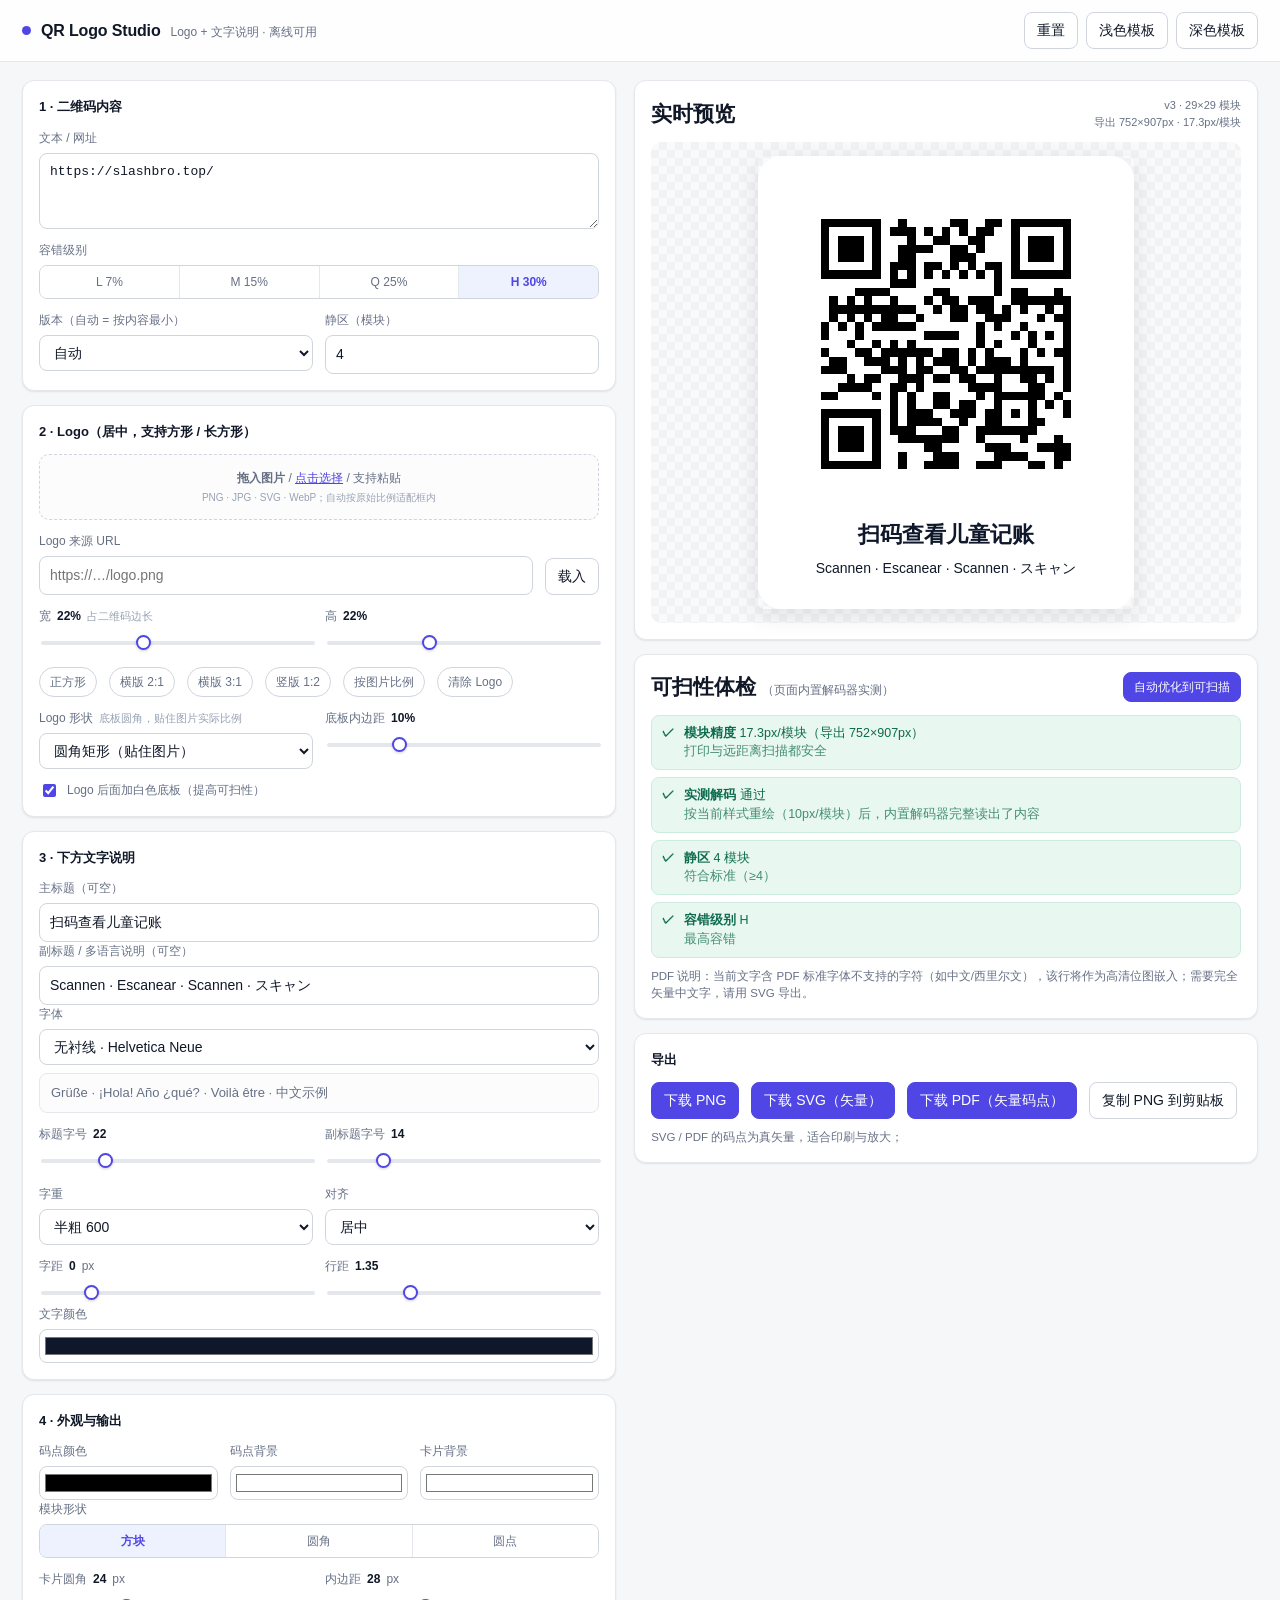
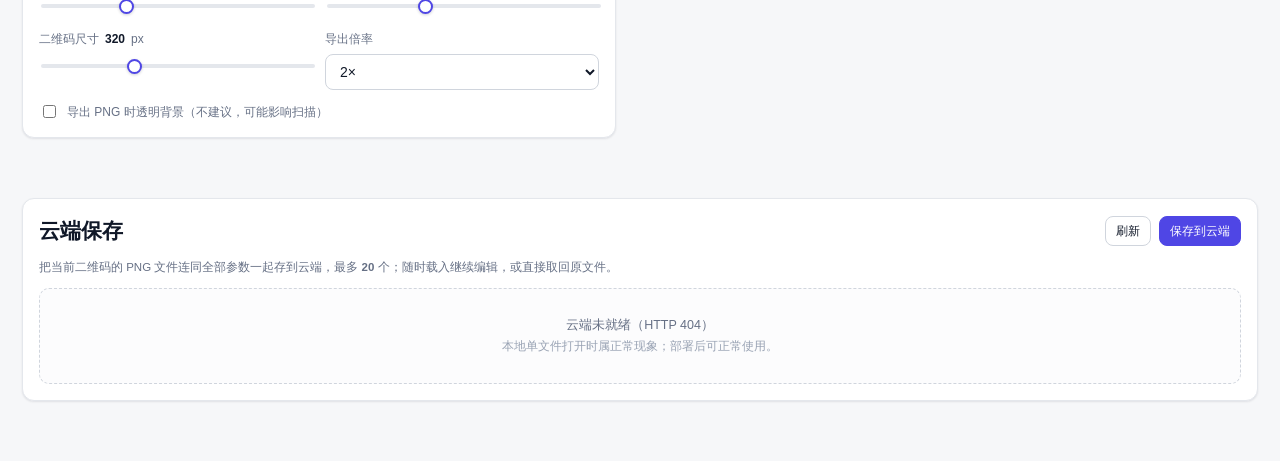
==== public/index.html @ 7ea8c69b "默认二维码内容改为 https://slashbro.top/" ====
<!DOCTYPE html>
<html lang="zh-CN">
<head>
<meta charset="utf-8">
<meta name="viewport" content="width=device-width, initial-scale=1">
<title>QR Logo Studio · 带 Logo 与文字说明的二维码生成器</title>
<style>*, *::before, *::after { box-sizing: border-box; }
:root {
  --bg: #f6f7f9;
  --panel: #ffffff;
  --line: #e4e7ec;
  --line-strong: #d0d5dd;
  --text: #101828;
  --muted: #667085;
  --accent: #4f46e5;
  --accent-soft: #eef2ff;
  --ok: #12805c;
  --ok-soft: #e9f7f1;
  --warn: #b54708;
  --warn-soft: #fef4e6;
  --bad: #b42318;
  --bad-soft: #fdecea;
  --radius: 12px;
  --shadow: 0 1px 2px rgba(16, 24, 40, .06), 0 1px 3px rgba(16, 24, 40, .04);
}
html, body { margin: 0; padding: 0; }
body {
  background: var(--bg);
  color: var(--text);
  font: 14px/1.5 -apple-system, BlinkMacSystemFont, "SF Pro Text", "PingFang SC", "Helvetica Neue", Arial, sans-serif;
  -webkit-font-smoothing: antialiased;
}

/* ---------- 顶栏 ---------- */
.topbar {
  position: sticky; top: 0; z-index: 20;
  display: flex; align-items: center; justify-content: space-between; gap: 16px;
  padding: 12px 22px; background: rgba(255, 255, 255, .86);
  backdrop-filter: saturate(180%) blur(12px);
  border-bottom: 1px solid var(--line);
}
.brand { display: flex; align-items: baseline; gap: 10px; }
.brand .dot { width: 9px; height: 9px; border-radius: 50%; background: var(--accent); align-self: center; }
.brand h1 { font-size: 16px; margin: 0; letter-spacing: -.01em; }
.brand .tag { font-size: 12px; color: var(--muted); }
.topbar-actions { display: flex; gap: 8px; }

/* ---------- 布局 ---------- */
.layout {
  display: grid; grid-template-columns: minmax(380px, 1fr) minmax(420px, 1.05fr);
  gap: 18px; padding: 18px 22px 60px; align-items: start; max-width: 1500px; margin: 0 auto;
}
.panel, .stage { display: flex; flex-direction: column; gap: 14px; min-width: 0; }
.stage { position: sticky; top: 70px; }

/* ---------- 卡片 ---------- */
.card {
  background: var(--panel); border: 1px solid var(--line); border-radius: var(--radius);
  padding: 16px; box-shadow: var(--shadow); min-width: 0;
}
.card > h2 { font-size: 13px; font-weight: 600; margin: 0 0 12px; color: var(--text); }
.card > h2:only-child { margin-bottom: 0; }
h2 em { font-style: normal; font-weight: 400; color: var(--muted); font-size: 12px; }

/* ---------- 表单 ---------- */
.row { display: flex; gap: 12px; align-items: flex-start; margin-top: 12px; }
.row.wrap { flex-wrap: wrap; }
.field { display: flex; flex-direction: column; gap: 6px; min-width: 0; }
.field.grow { flex: 1 1 0; }
.field .label { font-size: 12px; color: var(--muted); display: flex; align-items: baseline; gap: 6px; }
.field .label b { color: var(--text); font-weight: 600; font-variant-numeric: tabular-nums; }
.field .label em { font-style: normal; font-size: 11px; color: #98a2b3; }
.self-end { align-self: flex-end; }
input[type="text"], input[type="url"], input[type="number"], textarea, select {
  width: 100%; padding: 8px 10px; font: inherit; color: var(--text);
  background: #fff; border: 1px solid var(--line-strong); border-radius: 8px; outline: none;
}
textarea { resize: vertical; font-family: ui-monospace, Menlo, monospace; font-size: 13px; }
input[type="text"]:focus, input[type="url"]:focus, input[type="number"]:focus, textarea:focus, select:focus {
  border-color: var(--accent); box-shadow: 0 0 0 3px var(--accent-soft);
}
input[type="color"] {
  width: 100%; height: 34px; padding: 3px; background: #fff;
  border: 1px solid var(--line-strong); border-radius: 8px; cursor: pointer;
}
input[type="range"] { width: 100%; -webkit-appearance: none; height: 20px; background: transparent; cursor: pointer; }
input[type="range"]::-webkit-slider-runnable-track { height: 4px; border-radius: 2px; background: #e4e7ec; }
input[type="range"]::-webkit-slider-thumb {
  -webkit-appearance: none; width: 15px; height: 15px; margin-top: -5.5px;
  border-radius: 50%; background: #fff; border: 2px solid var(--accent);
  box-shadow: 0 1px 3px rgba(16, 24, 40, .2);
}
.check { display: flex; align-items: center; gap: 8px; font-size: 12px; color: var(--muted); margin-top: 12px; }
.check input { accent-color: var(--accent); }

/* ---------- 按钮 ---------- */
button {
  font: inherit; cursor: pointer; border-radius: 8px; padding: 7px 12px;
  border: 1px solid var(--line-strong); background: #fff; color: var(--text);
  transition: background .12s, border-color .12s, transform .06s;
}
button:hover { background: #f9fafb; }
button:active { transform: translateY(1px); }
button.primary { background: var(--accent); border-color: var(--accent); color: #fff; font-weight: 500; }
button.primary:hover { background: #4338ca; }
button.ghost { background: #fff; }
button.sm { padding: 5px 10px; font-size: 12px; }
.chip { font-size: 12px; padding: 5px 10px; border-radius: 999px; color: var(--muted); background: #fff; }
.chip:hover { color: var(--accent); border-color: var(--accent); }
.segmented { display: flex; border: 1px solid var(--line-strong); border-radius: 8px; overflow: hidden; background: #fff; }
.segmented button { flex: 1; border: 0; border-right: 1px solid var(--line); border-radius: 0; font-size: 12px; padding: 7px 4px; color: var(--muted); }
.segmented button:last-child { border-right: 0; }
.segmented button.on { background: var(--accent-soft); color: var(--accent); font-weight: 600; }
.link { color: var(--accent); cursor: pointer; text-decoration: underline; }

/* ---------- Logo 拖放 ---------- */
.drop {
  position: relative; border: 1.5px dashed var(--line-strong); border-radius: 10px;
  padding: 14px; text-align: center; background: #fcfcfd; transition: .15s;
}
.drop.over { border-color: var(--accent); background: var(--accent-soft); }
.drop-inner { font-size: 12px; color: var(--muted); display: flex; flex-direction: column; gap: 3px; }
.drop-inner small { color: #98a2b3; }
#logoThumb { display: block; max-width: 100%; max-height: 84px; margin: 0 auto; object-fit: contain; }

.fontsample {
  margin-top: 8px; padding: 9px 11px; border: 1px solid var(--line); border-radius: 8px;
  background: #fcfcfd; color: var(--muted); font-size: 13px; overflow-wrap: anywhere;
}

/* ---------- 预览 ---------- */
.preview-head { display: flex; align-items: center; justify-content: space-between; gap: 12px; margin-bottom: 12px; }
.preview-head h2 { margin: 0; }
.preview-meta { font-size: 11px; color: var(--muted); font-variant-numeric: tabular-nums; text-align: right; }
.canvas-wrap {
  display: flex; justify-content: center; align-items: center; padding: 14px; border-radius: 10px;
  background:
    linear-gradient(45deg, #f1f2f4 25%, transparent 25%, transparent 75%, #f1f2f4 75%) 0 0 / 16px 16px,
    linear-gradient(45deg, #f1f2f4 25%, transparent 25%, transparent 75%, #f1f2f4 75%) 8px 8px / 16px 16px,
    #fafafa;
  min-height: 260px;
}
#preview { max-width: 100%; height: auto; border-radius: 6px; box-shadow: 0 6px 24px rgba(16, 24, 40, .1); }

/* ---------- 体检 ---------- */
.checks { list-style: none; margin: 0; padding: 0; display: flex; flex-direction: column; gap: 7px; }
.checks li {
  display: flex; gap: 9px; align-items: flex-start; font-size: 12.5px;
  padding: 8px 10px; border-radius: 8px; background: #fafafa; border: 1px solid var(--line);
}
.checks li .ic { flex: 0 0 auto; font-weight: 700; line-height: 1.35; }
.checks li.ok { background: var(--ok-soft); border-color: #cdece0; color: #0b6b4c; }
.checks li.warn { background: var(--warn-soft); border-color: #fadfc0; color: #8a3d06; }
.checks li.bad { background: var(--bad-soft); border-color: #f6d5d1; color: #98221a; }
.checks li.info { background: #f7f8fa; }
.checks li .txt b { font-weight: 600; }
.note { font-size: 11.5px; color: var(--muted); margin: 10px 0 0; }
.note:empty { display: none; }

/* ---------- 云端保存 ---------- */
.cloud-wrap { padding: 0 22px 60px; max-width: 1500px; margin: 0 auto; }
.cloud-head-actions { display: flex; gap: 8px; }
.cloud-status { color: var(--accent); }
.cloud-count-full, #cloudCount.full { color: var(--bad); font-weight: 600; }
.cloud-list {
  display: grid; gap: 10px; margin-top: 12px;
  grid-template-columns: repeat(auto-fill, minmax(196px, 1fr));
}
.cloud-empty {
  grid-column: 1 / -1; padding: 26px 16px; text-align: center; font-size: 12.5px; color: var(--muted);
  border: 1.5px dashed var(--line-strong); border-radius: 10px; background: #fcfcfd; line-height: 1.7;
}
.cloud-empty span { font-size: 11.5px; color: #98a2b3; }
.cloud-item {
  display: flex; flex-direction: column; gap: 8px; padding: 10px; min-width: 0;
  border: 1px solid var(--line); border-radius: 10px; background: #fff; transition: .15s;
}
.cloud-item:hover { border-color: var(--line-strong); box-shadow: var(--shadow); }
.cloud-item.active { border-color: var(--accent); background: var(--accent-soft); }
.ci-thumb {
  display: flex; align-items: center; justify-content: center; height: 116px; overflow: hidden;
  border-radius: 7px; background: #f7f8fa; border: 1px solid var(--line);
}
.ci-thumb img { max-width: 100%; max-height: 100%; object-fit: contain; }
.ci-thumb span { font-size: 11.5px; color: #98a2b3; }
.ci-body { display: flex; flex-direction: column; gap: 5px; min-width: 0; }
.ci-name {
  font-size: 13px; font-weight: 600; white-space: nowrap; overflow: hidden; text-overflow: ellipsis;
}
.ci-meta { font-size: 11px; color: var(--muted); font-variant-numeric: tabular-nums; }
.ci-actions { display: flex; gap: 6px; }
.ci-actions .mini { flex: 1; padding: 4px 6px; font-size: 11.5px; border-radius: 6px; }
.ci-actions .mini.danger { color: var(--bad); border-color: #f0cfcb; }
.ci-actions .mini.danger:hover { background: var(--bad-soft); }

/* ---------- Toast ---------- */
.toast {
  position: fixed; left: 50%; bottom: 28px; transform: translateX(-50%) translateY(10px);
  background: #101828; color: #fff; font-size: 13px; padding: 10px 16px; border-radius: 10px;
  box-shadow: 0 8px 30px rgba(16, 24, 40, .28); z-index: 60; opacity: 0; transition: .2s;
}
.toast.show { opacity: 1; transform: translateX(-50%) translateY(0); }

@media (max-width: 1040px) {
  .layout { grid-template-columns: 1fr; }
  .stage { position: static; }
}
</style>
</head>
<body>
<header class="topbar">
  <div class="brand">
    <span class="dot"></span>
    <h1>QR Logo Studio</h1>
    <span class="tag">Logo + 文字说明 · 离线可用</span>
  </div>
  <div class="topbar-actions">
    <button id="btnReset" class="ghost">重置</button>
    <button id="btnPresetLight" class="ghost">浅色模板</button>
    <button id="btnPresetDark" class="ghost">深色模板</button>
  </div>
</header>

<main class="layout">
  <!-- ================= 左：控制面板 ================= -->
  <section class="panel">
    <div class="card">
      <h2>1 · 二维码内容</h2>
      <label class="field">
        <span class="label">文本 / 网址</span>
        <textarea id="content" rows="3" spellcheck="false" placeholder="https://example.com">https://slashbro.top/</textarea>
      </label>
      <div class="row">
        <label class="field grow">
          <span class="label">容错级别 <em id="eccHint"></em></span>
          <div class="segmented" id="eccSeg">
            <button data-v="L">L 7%</button>
            <button data-v="M">M 15%</button>
            <button data-v="Q">Q 25%</button>
            <button data-v="H" class="on">H 30%</button>
          </div>
        </label>
      </div>
      <div class="row">
        <label class="field grow">
          <span class="label">版本（自动 = 按内容最小）</span>
          <select id="version"><option value="0">自动</option></select>
        </label>
        <label class="field grow">
          <span class="label">静区（模块）</span>
          <input type="number" id="quiet" value="4" min="0" max="10" step="1">
        </label>
      </div>
    </div>

    <div class="card">
      <h2>2 · Logo（居中，支持方形 / 长方形）</h2>
      <div id="drop" class="drop">
        <input type="file" id="logoFile" accept="image/*" hidden>
        <div class="drop-inner">
          <span><b>拖入图片</b> / <span class="link" id="pickLogo">点击选择</span> / 支持粘贴</span>
          <small>PNG · JPG · SVG · WebP；自动按原始比例适配框内</small>
        </div>
        <img id="logoThumb" alt="" hidden>
      </div>
      <div class="row">
        <label class="field grow">
          <span class="label">Logo 来源 URL</span>
          <input type="url" id="logoUrl" placeholder="https://…/logo.png">
        </label>
        <button id="btnLoadUrl" class="ghost self-end">载入</button>
      </div>
      <div class="row">
        <label class="field grow">
          <span class="label">宽 <b id="lwVal">22%</b> <em>占二维码边长</em></span>
          <input type="range" id="logoW" min="0" max="60" step="1" value="22">
        </label>
        <label class="field grow">
          <span class="label">高 <b id="lhVal">22%</b></span>
          <input type="range" id="logoH" min="0" max="60" step="1" value="22">
        </label>
      </div>
      <div class="row wrap">
        <button class="chip" data-ratio="square">正方形</button>
        <button class="chip" data-ratio="wide">横版 2:1</button>
        <button class="chip" data-ratio="wide3">横版 3:1</button>
        <button class="chip" data-ratio="tall">竖版 1:2</button>
        <button class="chip" data-ratio="fit">按图片比例</button>
        <button class="chip" data-ratio="clear">清除 Logo</button>
      </div>
      <div class="row">
        <label class="field grow">
          <span class="label">Logo 形状 <em id="shapeHint"></em></span>
          <select id="logoShape">
            <option value="none">原始（不裁剪，保留图片比例）</option>
            <option value="round" selected>圆角矩形（贴住图片）</option>
            <option value="square">正方形（图片居中留白）</option>
            <option value="circle">圆形（居中裁切，头像式）</option>
          </select>
        </label>
        <label class="field grow">
          <span class="label">底板内边距 <b id="lpadVal">10%</b></span>
          <input type="range" id="logoPad" min="0" max="40" step="1" value="10">
        </label>
      </div>
      <label class="check"><input type="checkbox" id="logoPlate" checked> Logo 后面加白色底板（提高可扫性）</label>
    </div>

    <div class="card">
      <h2>3 · 下方文字说明</h2>
      <label class="field">
        <span class="label">主标题（可空）</span>
        <input type="text" id="title" value="扫码查看儿童记账">
      </label>
      <label class="field">
        <span class="label">副标题 / 多语言说明（可空）</span>
        <input type="text" id="subtitle" value="Scannen · Escanear · Scannen · スキャン">
      </label>
      <label class="field">
        <span class="label">字体</span>
        <select id="fontFamily"></select>
      </label>
      <div class="fontsample" id="fontSample">Grüße · ¡Hola! Año ¿qué? · Voilà être · 中文示例</div>
      <div class="row">
        <label class="field grow">
          <span class="label">标题字号 <b id="tsVal">22</b></span>
          <input type="range" id="titleSize" min="8" max="72" step="1" value="22">
        </label>
        <label class="field grow">
          <span class="label">副标题字号 <b id="ssVal">14</b></span>
          <input type="range" id="subSize" min="6" max="48" step="1" value="14">
        </label>
      </div>
      <div class="row">
        <label class="field grow">
          <span class="label">字重</span>
          <select id="weight">
            <option value="300">细体 300</option>
            <option value="400">常规 400</option>
            <option value="500">中等 500</option>
            <option value="600" selected>半粗 600</option>
            <option value="700">粗体 700</option>
            <option value="900">特粗 900</option>
          </select>
        </label>
        <label class="field grow">
          <span class="label">对齐</span>
          <select id="align">
            <option value="center" selected>居中</option>
            <option value="left">左对齐</option>
            <option value="right">右对齐</option>
          </select>
        </label>
      </div>
      <div class="row">
        <label class="field grow">
          <span class="label">字距 <b id="lsVal">0</b>px</span>
          <input type="range" id="letterSpacing" min="-2" max="10" step="0.5" value="0">
        </label>
        <label class="field grow">
          <span class="label">行距 <b id="lhXVal">1.35</b></span>
          <input type="range" id="lineHeight" min="1" max="2.2" step="0.05" value="1.35">
        </label>
      </div>
      <label class="field">
        <span class="label">文字颜色</span>
        <input type="color" id="textColor" value="#0f172a">
      </label>
    </div>

    <div class="card">
      <h2>4 · 外观与输出</h2>
      <div class="row">
        <label class="field grow">
          <span class="label">码点颜色</span>
          <input type="color" id="fgColor" value="#000000">
        </label>
        <label class="field grow">
          <span class="label">码点背景</span>
          <input type="color" id="bgColor" value="#ffffff">
        </label>
        <label class="field grow">
          <span class="label">卡片背景</span>
          <input type="color" id="cardColor" value="#ffffff">
        </label>
      </div>
      <label class="field">
        <span class="label">模块形状</span>
        <div class="segmented" id="dotSeg">
          <button data-v="square" class="on">方块</button>
          <button data-v="round">圆角</button>
          <button data-v="dots">圆点</button>
        </div>
      </label>
      <div class="row">
        <label class="field grow">
          <span class="label">卡片圆角 <b id="crVal">24</b>px</span>
          <input type="range" id="cardRadius" min="0" max="80" step="1" value="24">
        </label>
        <label class="field grow">
          <span class="label">内边距 <b id="cpVal">28</b>px</span>
          <input type="range" id="cardPad" min="0" max="80" step="1" value="28">
        </label>
      </div>
      <div class="row">
        <label class="field grow">
          <span class="label">二维码尺寸 <b id="qsVal">320</b>px</span>
          <input type="range" id="qrSize" min="160" max="640" step="8" value="320">
        </label>
        <label class="field grow">
          <span class="label">导出倍率</span>
          <select id="exportScale">
            <option value="1">1×（跟随尺寸）</option>
            <option value="2" selected>2×</option>
            <option value="3">3×</option>
            <option value="4">4×</option>
          </select>
        </label>
      </div>
      <label class="check"><input type="checkbox" id="transparentBg"> 导出 PNG 时透明背景（不建议，可能影响扫描）</label>
    </div>
  </section>

  <!-- ================= 右：预览与体检 ================= -->
  <section class="stage">
    <div class="card preview-card">
      <div class="preview-head">
        <h2>实时预览</h2>
        <div class="preview-meta" id="previewMeta"></div>
      </div>
      <div class="canvas-wrap"><canvas id="preview"></canvas></div>
    </div>

    <div class="card">
      <div class="preview-head">
        <h2>可扫性体检 <em>（页面内置解码器实测）</em></h2>
        <button id="btnAutoFix" class="primary sm">自动优化到可扫描</button>
      </div>
      <ul class="checks" id="checks"></ul>
      <p class="note" id="pdfNote" hidden></p>
    </div>

    <div class="card">
      <h2>导出</h2>
      <div class="row wrap">
        <button id="btnPng" class="primary">下载 PNG</button>
        <button id="btnSvg" class="primary">下载 SVG（矢量）</button>
        <button id="btnPdf" class="primary">下载 PDF（矢量码点）</button>
        <button id="btnCopy" class="ghost">复制 PNG 到剪贴板</button>
      </div>
      <p class="note">SVG / PDF 的码点为真矢量，适合印刷与放大；<span id="vectorNote"></span></p>
    </div>
  </section>
</main>

<section class="cloud-wrap">
  <div class="card cloud-card">
    <div class="preview-head">
      <h2>云端保存 <em id="cloudCount"></em></h2>
      <div class="cloud-head-actions">
        <button id="btnRefreshCloud" class="ghost sm">刷新</button>
        <button id="btnSaveCloud" class="primary sm">保存到云端</button>
      </div>
    </div>
    <p class="note">把当前二维码的 PNG 文件连同全部参数一起存到云端，最多 <b>20</b> 个；随时载入继续编辑，或直接取回原文件。</p>
    <p class="note cloud-status" id="cloudStatus" hidden></p>
    <div id="cloudList" class="cloud-list"></div>
  </div>
</section>
</main>

<div id="toast" class="toast" hidden></div>

<script>//---------------------------------------------------------------------
//
// QR Code Generator for JavaScript
//
// Copyright (c) 2009 Kazuhiko Arase
//
// URL: http://www.d-project.com/
//
// Licensed under the MIT license:
//  http://www.opensource.org/licenses/mit-license.php
//
// The word 'QR Code' is registered trademark of
// DENSO WAVE INCORPORATED
//  http://www.denso-wave.com/qrcode/faqpatent-e.html
//
//---------------------------------------------------------------------

var qrcode = function() {

  //---------------------------------------------------------------------
  // qrcode
  //---------------------------------------------------------------------

  /**
   * qrcode
   * @param typeNumber 1 to 40
   * @param errorCorrectionLevel 'L','M','Q','H'
   */
  var qrcode = function(typeNumber, errorCorrectionLevel) {

    var PAD0 = 0xEC;
    var PAD1 = 0x11;

    var _typeNumber = typeNumber;
    var _errorCorrectionLevel = QRErrorCorrectionLevel[errorCorrectionLevel];
    var _modules = null;
    var _moduleCount = 0;
    var _dataCache = null;
    var _dataList = [];

    var _this = {};

    var makeImpl = function(test, maskPattern) {

      _moduleCount = _typeNumber * 4 + 17;
      _modules = function(moduleCount) {
        var modules = new Array(moduleCount);
        for (var row = 0; row < moduleCount; row += 1) {
          modules[row] = new Array(moduleCount);
          for (var col = 0; col < moduleCount; col += 1) {
            modules[row][col] = null;
          }
        }
        return modules;
      }(_moduleCount);

      setupPositionProbePattern(0, 0);
      setupPositionProbePattern(_moduleCount - 7, 0);
      setupPositionProbePattern(0, _moduleCount - 7);
      setupPositionAdjustPattern();
      setupTimingPattern();
      setupTypeInfo(test, maskPattern);

      if (_typeNumber >= 7) {
        setupTypeNumber(test);
      }

      if (_dataCache == null) {
        _dataCache = createData(_typeNumber, _errorCorrectionLevel, _dataList);
      }

      mapData(_dataCache, maskPattern);
    };

    var setupPositionProbePattern = function(row, col) {

      for (var r = -1; r <= 7; r += 1) {

        if (row + r <= -1 || _moduleCount <= row + r) continue;

        for (var c = -1; c <= 7; c += 1) {

          if (col + c <= -1 || _moduleCount <= col + c) continue;

          if ( (0 <= r && r <= 6 && (c == 0 || c == 6) )
              || (0 <= c && c <= 6 && (r == 0 || r == 6) )
              || (2 <= r && r <= 4 && 2 <= c && c <= 4) ) {
            _modules[row + r][col + c] = true;
          } else {
            _modules[row + r][col + c] = false;
          }
        }
      }
    };

    var getBestMaskPattern = function() {

      var minLostPoint = 0;
      var pattern = 0;

      for (var i = 0; i < 8; i += 1) {

        makeImpl(true, i);

        var lostPoint = QRUtil.getLostPoint(_this);

        if (i == 0 || minLostPoint > lostPoint) {
          minLostPoint = lostPoint;
          pattern = i;
        }
      }

      return pattern;
    };

    var setupTimingPattern = function() {

      for (var r = 8; r < _moduleCount - 8; r += 1) {
        if (_modules[r][6] != null) {
          continue;
        }
        _modules[r][6] = (r % 2 == 0);
      }

      for (var c = 8; c < _moduleCount - 8; c += 1) {
        if (_modules[6][c] != null) {
          continue;
        }
        _modules[6][c] = (c % 2 == 0);
      }
    };

    var setupPositionAdjustPattern = function() {

      var pos = QRUtil.getPatternPosition(_typeNumber);

      for (var i = 0; i < pos.length; i += 1) {

        for (var j = 0; j < pos.length; j += 1) {

          var row = pos[i];
          var col = pos[j];

          if (_modules[row][col] != null) {
            continue;
          }

          for (var r = -2; r <= 2; r += 1) {

            for (var c = -2; c <= 2; c += 1) {

              if (r == -2 || r == 2 || c == -2 || c == 2
                  || (r == 0 && c == 0) ) {
                _modules[row + r][col + c] = true;
              } else {
                _modules[row + r][col + c] = false;
              }
            }
          }
        }
      }
    };

    var setupTypeNumber = function(test) {

      var bits = QRUtil.getBCHTypeNumber(_typeNumber);

      for (var i = 0; i < 18; i += 1) {
        var mod = (!test && ( (bits >> i) & 1) == 1);
        _modules[Math.floor(i / 3)][i % 3 + _moduleCount - 8 - 3] = mod;
      }

      for (var i = 0; i < 18; i += 1) {
        var mod = (!test && ( (bits >> i) & 1) == 1);
        _modules[i % 3 + _moduleCount - 8 - 3][Math.floor(i / 3)] = mod;
      }
    };

    var setupTypeInfo = function(test, maskPattern) {

      var data = (_errorCorrectionLevel << 3) | maskPattern;
      var bits = QRUtil.getBCHTypeInfo(data);

      // vertical
      for (var i = 0; i < 15; i += 1) {

        var mod = (!test && ( (bits >> i) & 1) == 1);

        if (i < 6) {
          _modules[i][8] = mod;
        } else if (i < 8) {
          _modules[i + 1][8] = mod;
        } else {
          _modules[_moduleCount - 15 + i][8] = mod;
        }
      }

      // horizontal
      for (var i = 0; i < 15; i += 1) {

        var mod = (!test && ( (bits >> i) & 1) == 1);

        if (i < 8) {
          _modules[8][_moduleCount - i - 1] = mod;
        } else if (i < 9) {
          _modules[8][15 - i - 1 + 1] = mod;
        } else {
          _modules[8][15 - i - 1] = mod;
        }
      }

      // fixed module
      _modules[_moduleCount - 8][8] = (!test);
    };

    var mapData = function(data, maskPattern) {

      var inc = -1;
      var row = _moduleCount - 1;
      var bitIndex = 7;
      var byteIndex = 0;
      var maskFunc = QRUtil.getMaskFunction(maskPattern);

      for (var col = _moduleCount - 1; col > 0; col -= 2) {

        if (col == 6) col -= 1;

        while (true) {

          for (var c = 0; c < 2; c += 1) {

            if (_modules[row][col - c] == null) {

              var dark = false;

              if (byteIndex < data.length) {
                dark = ( ( (data[byteIndex] >>> bitIndex) & 1) == 1);
              }

              var mask = maskFunc(row, col - c);

              if (mask) {
                dark = !dark;
              }

              _modules[row][col - c] = dark;
              bitIndex -= 1;

              if (bitIndex == -1) {
                byteIndex += 1;
                bitIndex = 7;
              }
            }
          }

          row += inc;

          if (row < 0 || _moduleCount <= row) {
            row -= inc;
            inc = -inc;
            break;
          }
        }
      }
    };

    var createBytes = function(buffer, rsBlocks) {

      var offset = 0;

      var maxDcCount = 0;
      var maxEcCount = 0;

      var dcdata = new Array(rsBlocks.length);
      var ecdata = new Array(rsBlocks.length);

      for (var r = 0; r < rsBlocks.length; r += 1) {

        var dcCount = rsBlocks[r].dataCount;
        var ecCount = rsBlocks[r].totalCount - dcCount;

        maxDcCount = Math.max(maxDcCount, dcCount);
        maxEcCount = Math.max(maxEcCount, ecCount);

        dcdata[r] = new Array(dcCount);

        for (var i = 0; i < dcdata[r].length; i += 1) {
          dcdata[r][i] = 0xff & buffer.getBuffer()[i + offset];
        }
        offset += dcCount;

        var rsPoly = QRUtil.getErrorCorrectPolynomial(ecCount);
        var rawPoly = qrPolynomial(dcdata[r], rsPoly.getLength() - 1);

        var modPoly = rawPoly.mod(rsPoly);
        ecdata[r] = new Array(rsPoly.getLength() - 1);
        for (var i = 0; i < ecdata[r].length; i += 1) {
          var modIndex = i + modPoly.getLength() - ecdata[r].length;
          ecdata[r][i] = (modIndex >= 0)? modPoly.getAt(modIndex) : 0;
        }
      }

      var totalCodeCount = 0;
      for (var i = 0; i < rsBlocks.length; i += 1) {
        totalCodeCount += rsBlocks[i].totalCount;
      }

      var data = new Array(totalCodeCount);
      var index = 0;

      for (var i = 0; i < maxDcCount; i += 1) {
        for (var r = 0; r < rsBlocks.length; r += 1) {
          if (i < dcdata[r].length) {
            data[index] = dcdata[r][i];
            index += 1;
          }
        }
      }

      for (var i = 0; i < maxEcCount; i += 1) {
        for (var r = 0; r < rsBlocks.length; r += 1) {
          if (i < ecdata[r].length) {
            data[index] = ecdata[r][i];
            index += 1;
          }
        }
      }

      return data;
    };

    var createData = function(typeNumber, errorCorrectionLevel, dataList) {

      var rsBlocks = QRRSBlock.getRSBlocks(typeNumber, errorCorrectionLevel);

      var buffer = qrBitBuffer();

      for (var i = 0; i < dataList.length; i += 1) {
        var data = dataList[i];
        buffer.put(data.getMode(), 4);
        buffer.put(data.getLength(), QRUtil.getLengthInBits(data.getMode(), typeNumber) );
        data.write(buffer);
      }

      // calc num max data.
      var totalDataCount = 0;
      for (var i = 0; i < rsBlocks.length; i += 1) {
        totalDataCount += rsBlocks[i].dataCount;
      }

      if (buffer.getLengthInBits() > totalDataCount * 8) {
        throw 'code length overflow. ('
          + buffer.getLengthInBits()
          + '>'
          + totalDataCount * 8
          + ')';
      }

      // end code
      if (buffer.getLengthInBits() + 4 <= totalDataCount * 8) {
        buffer.put(0, 4);
      }

      // padding
      while (buffer.getLengthInBits() % 8 != 0) {
        buffer.putBit(false);
      }

      // padding
      while (true) {

        if (buffer.getLengthInBits() >= totalDataCount * 8) {
          break;
        }
        buffer.put(PAD0, 8);

        if (buffer.getLengthInBits() >= totalDataCount * 8) {
          break;
        }
        buffer.put(PAD1, 8);
      }

      return createBytes(buffer, rsBlocks);
    };

    _this.addData = function(data, mode) {

      mode = mode || 'Byte';

      var newData = null;

      switch(mode) {
      case 'Numeric' :
        newData = qrNumber(data);
        break;
      case 'Alphanumeric' :
        newData = qrAlphaNum(data);
        break;
      case 'Byte' :
        newData = qr8BitByte(data);
        break;
      case 'Kanji' :
        newData = qrKanji(data);
        break;
      default :
        throw 'mode:' + mode;
      }

      _dataList.push(newData);
      _dataCache = null;
    };

    _this.isDark = function(row, col) {
      if (row < 0 || _moduleCount <= row || col < 0 || _moduleCount <= col) {
        throw row + ',' + col;
      }
      return _modules[row][col];
    };

    _this.getModuleCount = function() {
      return _moduleCount;
    };

    _this.make = function() {
      if (_typeNumber < 1) {
        var typeNumber = 1;

        for (; typeNumber < 40; typeNumber++) {
          var rsBlocks = QRRSBlock.getRSBlocks(typeNumber, _errorCorrectionLevel);
          var buffer = qrBitBuffer();

          for (var i = 0; i < _dataList.length; i++) {
            var data = _dataList[i];
            buffer.put(data.getMode(), 4);
            buffer.put(data.getLength(), QRUtil.getLengthInBits(data.getMode(), typeNumber) );
            data.write(buffer);
          }

          var totalDataCount = 0;
          for (var i = 0; i < rsBlocks.length; i++) {
            totalDataCount += rsBlocks[i].dataCount;
          }

          if (buffer.getLengthInBits() <= totalDataCount * 8) {
            break;
          }
        }

        _typeNumber = typeNumber;
      }

      makeImpl(false, getBestMaskPattern() );
    };

    _this.createTableTag = function(cellSize, margin) {

      cellSize = cellSize || 2;
      margin = (typeof margin == 'undefined')? cellSize * 4 : margin;

      var qrHtml = '';

      qrHtml += '<table style="';
      qrHtml += ' border-width: 0px; border-style: none;';
      qrHtml += ' border-collapse: collapse;';
      qrHtml += ' padding: 0px; margin: ' + margin + 'px;';
      qrHtml += '">';
      qrHtml += '<tbody>';

      for (var r = 0; r < _this.getModuleCount(); r += 1) {

        qrHtml += '<tr>';

        for (var c = 0; c < _this.getModuleCount(); c += 1) {
          qrHtml += '<td style="';
          qrHtml += ' border-width: 0px; border-style: none;';
          qrHtml += ' border-collapse: collapse;';
          qrHtml += ' padding: 0px; margin: 0px;';
          qrHtml += ' width: ' + cellSize + 'px;';
          qrHtml += ' height: ' + cellSize + 'px;';
          qrHtml += ' background-color: ';
          qrHtml += _this.isDark(r, c)? '#000000' : '#ffffff';
          qrHtml += ';';
          qrHtml += '"/>';
        }

        qrHtml += '</tr>';
      }

      qrHtml += '</tbody>';
      qrHtml += '</table>';

      return qrHtml;
    };

    _this.createSvgTag = function(cellSize, margin, alt, title) {

      var opts = {};
      if (typeof arguments[0] == 'object') {
        // Called by options.
        opts = arguments[0];
        // overwrite cellSize and margin.
        cellSize = opts.cellSize;
        margin = opts.margin;
        alt = opts.alt;
        title = opts.title;
      }

      cellSize = cellSize || 2;
      margin = (typeof margin == 'undefined')? cellSize * 4 : margin;

      // Compose alt property surrogate
      alt = (typeof alt === 'string') ? {text: alt} : alt || {};
      alt.text = alt.text || null;
      alt.id = (alt.text) ? alt.id || 'qrcode-description' : null;

      // Compose title property surrogate
      title = (typeof title === 'string') ? {text: title} : title || {};
      title.text = title.text || null;
      title.id = (title.text) ? title.id || 'qrcode-title' : null;

      var size = _this.getModuleCount() * cellSize + margin * 2;
      var c, mc, r, mr, qrSvg='', rect;

      rect = 'l' + cellSize + ',0 0,' + cellSize +
        ' -' + cellSize + ',0 0,-' + cellSize + 'z ';

      qrSvg += '<svg version="1.1" xmlns="http://www.w3.org/2000/svg"';
      qrSvg += !opts.scalable ? ' width="' + size + 'px" height="' + size + 'px"' : '';
      qrSvg += ' viewBox="0 0 ' + size + ' ' + size + '" ';
      qrSvg += ' preserveAspectRatio="xMinYMin meet"';
      qrSvg += (title.text || alt.text) ? ' role="img" aria-labelledby="' +
          escapeXml([title.id, alt.id].join(' ').trim() ) + '"' : '';
      qrSvg += '>';
      qrSvg += (title.text) ? '<title id="' + escapeXml(title.id) + '">' +
          escapeXml(title.text) + '</title>' : '';
      qrSvg += (alt.text) ? '<description id="' + escapeXml(alt.id) + '">' +
          escapeXml(alt.text) + '</description>' : '';
      qrSvg += '<rect width="100%" height="100%" fill="white" cx="0" cy="0"/>';
      qrSvg += '<path d="';

      for (r = 0; r < _this.getModuleCount(); r += 1) {
        mr = r * cellSize + margin;
        for (c = 0; c < _this.getModuleCount(); c += 1) {
          if (_this.isDark(r, c) ) {
            mc = c*cellSize+margin;
            qrSvg += 'M' + mc + ',' + mr + rect;
          }
        }
      }

      qrSvg += '" stroke="transparent" fill="black"/>';
      qrSvg += '</svg>';

      return qrSvg;
    };

    _this.createDataURL = function(cellSize, margin) {

      cellSize = cellSize || 2;
      margin = (typeof margin == 'undefined')? cellSize * 4 : margin;

      var size = _this.getModuleCount() * cellSize + margin * 2;
      var min = margin;
      var max = size - margin;

      return createDataURL(size, size, function(x, y) {
        if (min <= x && x < max && min <= y && y < max) {
          var c = Math.floor( (x - min) / cellSize);
          var r = Math.floor( (y - min) / cellSize);
          return _this.isDark(r, c)? 0 : 1;
        } else {
          return 1;
        }
      } );
    };

    _this.createImgTag = function(cellSize, margin, alt) {

      cellSize = cellSize || 2;
      margin = (typeof margin == 'undefined')? cellSize * 4 : margin;

      var size = _this.getModuleCount() * cellSize + margin * 2;

      var img = '';
      img += '<img';
      img += '\u0020src="';
      img += _this.createDataURL(cellSize, margin);
      img += '"';
      img += '\u0020width="';
      img += size;
      img += '"';
      img += '\u0020height="';
      img += size;
      img += '"';
      if (alt) {
        img += '\u0020alt="';
        img += escapeXml(alt);
        img += '"';
      }
      img += '/>';

      return img;
    };

    var escapeXml = function(s) {
      var escaped = '';
      for (var i = 0; i < s.length; i += 1) {
        var c = s.charAt(i);
        switch(c) {
        case '<': escaped += '&lt;'; break;
        case '>': escaped += '&gt;'; break;
        case '&': escaped += '&amp;'; break;
        case '"': escaped += '&quot;'; break;
        default : escaped += c; break;
        }
      }
      return escaped;
    };

    var _createHalfASCII = function(margin) {
      var cellSize = 1;
      margin = (typeof margin == 'undefined')? cellSize * 2 : margin;

      var size = _this.getModuleCount() * cellSize + margin * 2;
      var min = margin;
      var max = size - margin;

      var y, x, r1, r2, p;

      var blocks = {
        '██': '█',
        '█ ': '▀',
        ' █': '▄',
        '  ': ' '
      };

      var blocksLastLineNoMargin = {
        '██': '▀',
        '█ ': '▀',
        ' █': ' ',
        '  ': ' '
      };

      var ascii = '';
      for (y = 0; y < size; y += 2) {
        r1 = Math.floor((y - min) / cellSize);
        r2 = Math.floor((y + 1 - min) / cellSize);
        for (x = 0; x < size; x += 1) {
          p = '█';

          if (min <= x && x < max && min <= y && y < max && _this.isDark(r1, Math.floor((x - min) / cellSize))) {
            p = ' ';
          }

          if (min <= x && x < max && min <= y+1 && y+1 < max && _this.isDark(r2, Math.floor((x - min) / cellSize))) {
            p += ' ';
          }
          else {
            p += '█';
          }

          // Output 2 characters per pixel, to create full square. 1 character per pixels gives only half width of square.
          ascii += (margin < 1 && y+1 >= max) ? blocksLastLineNoMargin[p] : blocks[p];
        }

        ascii += '\n';
      }

      if (size % 2 && margin > 0) {
        return ascii.substring(0, ascii.length - size - 1) + Array(size+1).join('▀');
      }

      return ascii.substring(0, ascii.length-1);
    };

    _this.createASCII = function(cellSize, margin) {
      cellSize = cellSize || 1;

      if (cellSize < 2) {
        return _createHalfASCII(margin);
      }

      cellSize -= 1;
      margin = (typeof margin == 'undefined')? cellSize * 2 : margin;

      var size = _this.getModuleCount() * cellSize + margin * 2;
      var min = margin;
      var max = size - margin;

      var y, x, r, p;

      var white = Array(cellSize+1).join('██');
      var black = Array(cellSize+1).join('  ');

      var ascii = '';
      var line = '';
      for (y = 0; y < size; y += 1) {
        r = Math.floor( (y - min) / cellSize);
        line = '';
        for (x = 0; x < size; x += 1) {
          p = 1;

          if (min <= x && x < max && min <= y && y < max && _this.isDark(r, Math.floor((x - min) / cellSize))) {
            p = 0;
          }

          // Output 2 characters per pixel, to create full square. 1 character per pixels gives only half width of square.
          line += p ? white : black;
        }

        for (r = 0; r < cellSize; r += 1) {
          ascii += line + '\n';
        }
      }

      return ascii.substring(0, ascii.length-1);
    };

    _this.renderTo2dContext = function(context, cellSize) {
      cellSize = cellSize || 2;
      var length = _this.getModuleCount();
      for (var row = 0; row < length; row++) {
        for (var col = 0; col < length; col++) {
          context.fillStyle = _this.isDark(row, col) ? 'black' : 'white';
          context.fillRect(row * cellSize, col * cellSize, cellSize, cellSize);
        }
      }
    }

    return _this;
  };

  //---------------------------------------------------------------------
  // qrcode.stringToBytes
  //---------------------------------------------------------------------

  qrcode.stringToBytesFuncs = {
    'default' : function(s) {
      var bytes = [];
      for (var i = 0; i < s.length; i += 1) {
        var c = s.charCodeAt(i);
        bytes.push(c & 0xff);
      }
      return bytes;
    }
  };

  qrcode.stringToBytes = qrcode.stringToBytesFuncs['default'];

  //---------------------------------------------------------------------
  // qrcode.createStringToBytes
  //---------------------------------------------------------------------

  /**
   * @param unicodeData base64 string of byte array.
   * [16bit Unicode],[16bit Bytes], ...
   * @param numChars
   */
  qrcode.createStringToBytes = function(unicodeData, numChars) {

    // create conversion map.

    var unicodeMap = function() {

      var bin = base64DecodeInputStream(unicodeData);
      var read = function() {
        var b = bin.read();
        if (b == -1) throw 'eof';
        return b;
      };

      var count = 0;
      var unicodeMap = {};
      while (true) {
        var b0 = bin.read();
        if (b0 == -1) break;
        var b1 = read();
        var b2 = read();
        var b3 = read();
        var k = String.fromCharCode( (b0 << 8) | b1);
        var v = (b2 << 8) | b3;
        unicodeMap[k] = v;
        count += 1;
      }
      if (count != numChars) {
        throw count + ' != ' + numChars;
      }

      return unicodeMap;
    }();

    var unknownChar = '?'.charCodeAt(0);

    return function(s) {
      var bytes = [];
      for (var i = 0; i < s.length; i += 1) {
        var c = s.charCodeAt(i);
        if (c < 128) {
          bytes.push(c);
        } else {
          var b = unicodeMap[s.charAt(i)];
          if (typeof b == 'number') {
            if ( (b & 0xff) == b) {
              // 1byte
              bytes.push(b);
            } else {
              // 2bytes
              bytes.push(b >>> 8);
              bytes.push(b & 0xff);
            }
          } else {
            bytes.push(unknownChar);
          }
        }
      }
      return bytes;
    };
  };

  //---------------------------------------------------------------------
  // QRMode
  //---------------------------------------------------------------------

  var QRMode = {
    MODE_NUMBER :    1 << 0,
    MODE_ALPHA_NUM : 1 << 1,
    MODE_8BIT_BYTE : 1 << 2,
    MODE_KANJI :     1 << 3
  };

  //---------------------------------------------------------------------
  // QRErrorCorrectionLevel
  //---------------------------------------------------------------------

  var QRErrorCorrectionLevel = {
    L : 1,
    M : 0,
    Q : 3,
    H : 2
  };

  //---------------------------------------------------------------------
  // QRMaskPattern
  //---------------------------------------------------------------------

  var QRMaskPattern = {
    PATTERN000 : 0,
    PATTERN001 : 1,
    PATTERN010 : 2,
    PATTERN011 : 3,
    PATTERN100 : 4,
    PATTERN101 : 5,
    PATTERN110 : 6,
    PATTERN111 : 7
  };

  //---------------------------------------------------------------------
  // QRUtil
  //---------------------------------------------------------------------

  var QRUtil = function() {

    var PATTERN_POSITION_TABLE = [
      [],
      [6, 18],
      [6, 22],
      [6, 26],
      [6, 30],
      [6, 34],
      [6, 22, 38],
      [6, 24, 42],
      [6, 26, 46],
      [6, 28, 50],
      [6, 30, 54],
      [6, 32, 58],
      [6, 34, 62],
      [6, 26, 46, 66],
      [6, 26, 48, 70],
      [6, 26, 50, 74],
      [6, 30, 54, 78],
      [6, 30, 56, 82],
      [6, 30, 58, 86],
      [6, 34, 62, 90],
      [6, 28, 50, 72, 94],
      [6, 26, 50, 74, 98],
      [6, 30, 54, 78, 102],
      [6, 28, 54, 80, 106],
      [6, 32, 58, 84, 110],
      [6, 30, 58, 86, 114],
      [6, 34, 62, 90, 118],
      [6, 26, 50, 74, 98, 122],
      [6, 30, 54, 78, 102, 126],
      [6, 26, 52, 78, 104, 130],
      [6, 30, 56, 82, 108, 134],
      [6, 34, 60, 86, 112, 138],
      [6, 30, 58, 86, 114, 142],
      [6, 34, 62, 90, 118, 146],
      [6, 30, 54, 78, 102, 126, 150],
      [6, 24, 50, 76, 102, 128, 154],
      [6, 28, 54, 80, 106, 132, 158],
      [6, 32, 58, 84, 110, 136, 162],
      [6, 26, 54, 82, 110, 138, 166],
      [6, 30, 58, 86, 114, 142, 170]
    ];
    var G15 = (1 << 10) | (1 << 8) | (1 << 5) | (1 << 4) | (1 << 2) | (1 << 1) | (1 << 0);
    var G18 = (1 << 12) | (1 << 11) | (1 << 10) | (1 << 9) | (1 << 8) | (1 << 5) | (1 << 2) | (1 << 0);
    var G15_MASK = (1 << 14) | (1 << 12) | (1 << 10) | (1 << 4) | (1 << 1);

    var _this = {};

    var getBCHDigit = function(data) {
      var digit = 0;
      while (data != 0) {
        digit += 1;
        data >>>= 1;
      }
      return digit;
    };

    _this.getBCHTypeInfo = function(data) {
      var d = data << 10;
      while (getBCHDigit(d) - getBCHDigit(G15) >= 0) {
        d ^= (G15 << (getBCHDigit(d) - getBCHDigit(G15) ) );
      }
      return ( (data << 10) | d) ^ G15_MASK;
    };

    _this.getBCHTypeNumber = function(data) {
      var d = data << 12;
      while (getBCHDigit(d) - getBCHDigit(G18) >= 0) {
        d ^= (G18 << (getBCHDigit(d) - getBCHDigit(G18) ) );
      }
      return (data << 12) | d;
    };

    _this.getPatternPosition = function(typeNumber) {
      return PATTERN_POSITION_TABLE[typeNumber - 1];
    };

    _this.getMaskFunction = function(maskPattern) {

      switch (maskPattern) {

      case QRMaskPattern.PATTERN000 :
        return function(i, j) { return (i + j) % 2 == 0; };
      case QRMaskPattern.PATTERN001 :
        return function(i, j) { return i % 2 == 0; };
      case QRMaskPattern.PATTERN010 :
        return function(i, j) { return j % 3 == 0; };
      case QRMaskPattern.PATTERN011 :
        return function(i, j) { return (i + j) % 3 == 0; };
      case QRMaskPattern.PATTERN100 :
        return function(i, j) { return (Math.floor(i / 2) + Math.floor(j / 3) ) % 2 == 0; };
      case QRMaskPattern.PATTERN101 :
        return function(i, j) { return (i * j) % 2 + (i * j) % 3 == 0; };
      case QRMaskPattern.PATTERN110 :
        return function(i, j) { return ( (i * j) % 2 + (i * j) % 3) % 2 == 0; };
      case QRMaskPattern.PATTERN111 :
        return function(i, j) { return ( (i * j) % 3 + (i + j) % 2) % 2 == 0; };

      default :
        throw 'bad maskPattern:' + maskPattern;
      }
    };

    _this.getErrorCorrectPolynomial = function(errorCorrectLength) {
      var a = qrPolynomial([1], 0);
      for (var i = 0; i < errorCorrectLength; i += 1) {
        a = a.multiply(qrPolynomial([1, QRMath.gexp(i)], 0) );
      }
      return a;
    };

    _this.getLengthInBits = function(mode, type) {

      if (1 <= type && type < 10) {

        // 1 - 9

        switch(mode) {
        case QRMode.MODE_NUMBER    : return 10;
        case QRMode.MODE_ALPHA_NUM : return 9;
        case QRMode.MODE_8BIT_BYTE : return 8;
        case QRMode.MODE_KANJI     : return 8;
        default :
          throw 'mode:' + mode;
        }

      } else if (type < 27) {

        // 10 - 26

        switch(mode) {
        case QRMode.MODE_NUMBER    : return 12;
        case QRMode.MODE_ALPHA_NUM : return 11;
        case QRMode.MODE_8BIT_BYTE : return 16;
        case QRMode.MODE_KANJI     : return 10;
        default :
          throw 'mode:' + mode;
        }

      } else if (type < 41) {

        // 27 - 40

        switch(mode) {
        case QRMode.MODE_NUMBER    : return 14;
        case QRMode.MODE_ALPHA_NUM : return 13;
        case QRMode.MODE_8BIT_BYTE : return 16;
        case QRMode.MODE_KANJI     : return 12;
        default :
          throw 'mode:' + mode;
        }

      } else {
        throw 'type:' + type;
      }
    };

    _this.getLostPoint = function(qrcode) {

      var moduleCount = qrcode.getModuleCount();

      var lostPoint = 0;

      // LEVEL1

      for (var row = 0; row < moduleCount; row += 1) {
        for (var col = 0; col < moduleCount; col += 1) {

          var sameCount = 0;
          var dark = qrcode.isDark(row, col);

          for (var r = -1; r <= 1; r += 1) {

            if (row + r < 0 || moduleCount <= row + r) {
              continue;
            }

            for (var c = -1; c <= 1; c += 1) {

              if (col + c < 0 || moduleCount <= col + c) {
                continue;
              }

              if (r == 0 && c == 0) {
                continue;
              }

              if (dark == qrcode.isDark(row + r, col + c) ) {
                sameCount += 1;
              }
            }
          }

          if (sameCount > 5) {
            lostPoint += (3 + sameCount - 5);
          }
        }
      };

      // LEVEL2

      for (var row = 0; row < moduleCount - 1; row += 1) {
        for (var col = 0; col < moduleCount - 1; col += 1) {
          var count = 0;
          if (qrcode.isDark(row, col) ) count += 1;
          if (qrcode.isDark(row + 1, col) ) count += 1;
          if (qrcode.isDark(row, col + 1) ) count += 1;
          if (qrcode.isDark(row + 1, col + 1) ) count += 1;
          if (count == 0 || count == 4) {
            lostPoint += 3;
          }
        }
      }

      // LEVEL3

      for (var row = 0; row < moduleCount; row += 1) {
        for (var col = 0; col < moduleCount - 6; col += 1) {
          if (qrcode.isDark(row, col)
              && !qrcode.isDark(row, col + 1)
              &&  qrcode.isDark(row, col + 2)
              &&  qrcode.isDark(row, col + 3)
              &&  qrcode.isDark(row, col + 4)
              && !qrcode.isDark(row, col + 5)
              &&  qrcode.isDark(row, col + 6) ) {
            lostPoint += 40;
          }
        }
      }

      for (var col = 0; col < moduleCount; col += 1) {
        for (var row = 0; row < moduleCount - 6; row += 1) {
          if (qrcode.isDark(row, col)
              && !qrcode.isDark(row + 1, col)
              &&  qrcode.isDark(row + 2, col)
              &&  qrcode.isDark(row + 3, col)
              &&  qrcode.isDark(row + 4, col)
              && !qrcode.isDark(row + 5, col)
              &&  qrcode.isDark(row + 6, col) ) {
            lostPoint += 40;
          }
        }
      }

      // LEVEL4

      var darkCount = 0;

      for (var col = 0; col < moduleCount; col += 1) {
        for (var row = 0; row < moduleCount; row += 1) {
          if (qrcode.isDark(row, col) ) {
            darkCount += 1;
          }
        }
      }

      var ratio = Math.abs(100 * darkCount / moduleCount / moduleCount - 50) / 5;
      lostPoint += ratio * 10;

      return lostPoint;
    };

    return _this;
  }();

  //---------------------------------------------------------------------
  // QRMath
  //---------------------------------------------------------------------

  var QRMath = function() {

    var EXP_TABLE = new Array(256);
    var LOG_TABLE = new Array(256);

    // initialize tables
    for (var i = 0; i < 8; i += 1) {
      EXP_TABLE[i] = 1 << i;
    }
    for (var i = 8; i < 256; i += 1) {
      EXP_TABLE[i] = EXP_TABLE[i - 4]
        ^ EXP_TABLE[i - 5]
        ^ EXP_TABLE[i - 6]
        ^ EXP_TABLE[i - 8];
    }
    for (var i = 0; i < 255; i += 1) {
      LOG_TABLE[EXP_TABLE[i] ] = i;
    }

    var _this = {};

    _this.glog = function(n) {

      if (n < 1) {
        throw 'glog(' + n + ')';
      }

      return LOG_TABLE[n];
    };

    _this.gexp = function(n) {

      while (n < 0) {
        n += 255;
      }

      while (n >= 256) {
        n -= 255;
      }

      return EXP_TABLE[n];
    };

    return _this;
  }();

  //---------------------------------------------------------------------
  // qrPolynomial
  //---------------------------------------------------------------------

  function qrPolynomial(num, shift) {

    if (typeof num.length == 'undefined') {
      throw num.length + '/' + shift;
    }

    var _num = function() {
      var offset = 0;
      while (offset < num.length && num[offset] == 0) {
        offset += 1;
      }
      var _num = new Array(num.length - offset + shift);
      for (var i = 0; i < num.length - offset; i += 1) {
        _num[i] = num[i + offset];
      }
      return _num;
    }();

    var _this = {};

    _this.getAt = function(index) {
      return _num[index];
    };

    _this.getLength = function() {
      return _num.length;
    };

    _this.multiply = function(e) {

      var num = new Array(_this.getLength() + e.getLength() - 1);

      for (var i = 0; i < _this.getLength(); i += 1) {
        for (var j = 0; j < e.getLength(); j += 1) {
          num[i + j] ^= QRMath.gexp(QRMath.glog(_this.getAt(i) ) + QRMath.glog(e.getAt(j) ) );
        }
      }

      return qrPolynomial(num, 0);
    };

    _this.mod = function(e) {

      if (_this.getLength() - e.getLength() < 0) {
        return _this;
      }

      var ratio = QRMath.glog(_this.getAt(0) ) - QRMath.glog(e.getAt(0) );

      var num = new Array(_this.getLength() );
      for (var i = 0; i < _this.getLength(); i += 1) {
        num[i] = _this.getAt(i);
      }

      for (var i = 0; i < e.getLength(); i += 1) {
        num[i] ^= QRMath.gexp(QRMath.glog(e.getAt(i) ) + ratio);
      }

      // recursive call
      return qrPolynomial(num, 0).mod(e);
    };

    return _this;
  };

  //---------------------------------------------------------------------
  // QRRSBlock
  //---------------------------------------------------------------------

  var QRRSBlock = function() {

    var RS_BLOCK_TABLE = [

      // L
      // M
      // Q
      // H

      // 1
      [1, 26, 19],
      [1, 26, 16],
      [1, 26, 13],
      [1, 26, 9],

      // 2
      [1, 44, 34],
      [1, 44, 28],
      [1, 44, 22],
      [1, 44, 16],

      // 3
      [1, 70, 55],
      [1, 70, 44],
      [2, 35, 17],
      [2, 35, 13],

      // 4
      [1, 100, 80],
      [2, 50, 32],
      [2, 50, 24],
      [4, 25, 9],

      // 5
      [1, 134, 108],
      [2, 67, 43],
      [2, 33, 15, 2, 34, 16],
      [2, 33, 11, 2, 34, 12],

      // 6
      [2, 86, 68],
      [4, 43, 27],
      [4, 43, 19],
      [4, 43, 15],

      // 7
      [2, 98, 78],
      [4, 49, 31],
      [2, 32, 14, 4, 33, 15],
      [4, 39, 13, 1, 40, 14],

      // 8
      [2, 121, 97],
      [2, 60, 38, 2, 61, 39],
      [4, 40, 18, 2, 41, 19],
      [4, 40, 14, 2, 41, 15],

      // 9
      [2, 146, 116],
      [3, 58, 36, 2, 59, 37],
      [4, 36, 16, 4, 37, 17],
      [4, 36, 12, 4, 37, 13],

      // 10
      [2, 86, 68, 2, 87, 69],
      [4, 69, 43, 1, 70, 44],
      [6, 43, 19, 2, 44, 20],
      [6, 43, 15, 2, 44, 16],

      // 11
      [4, 101, 81],
      [1, 80, 50, 4, 81, 51],
      [4, 50, 22, 4, 51, 23],
      [3, 36, 12, 8, 37, 13],

      // 12
      [2, 116, 92, 2, 117, 93],
      [6, 58, 36, 2, 59, 37],
      [4, 46, 20, 6, 47, 21],
      [7, 42, 14, 4, 43, 15],

      // 13
      [4, 133, 107],
      [8, 59, 37, 1, 60, 38],
      [8, 44, 20, 4, 45, 21],
      [12, 33, 11, 4, 34, 12],

      // 14
      [3, 145, 115, 1, 146, 116],
      [4, 64, 40, 5, 65, 41],
      [11, 36, 16, 5, 37, 17],
      [11, 36, 12, 5, 37, 13],

      // 15
      [5, 109, 87, 1, 110, 88],
      [5, 65, 41, 5, 66, 42],
      [5, 54, 24, 7, 55, 25],
      [11, 36, 12, 7, 37, 13],

      // 16
      [5, 122, 98, 1, 123, 99],
      [7, 73, 45, 3, 74, 46],
      [15, 43, 19, 2, 44, 20],
      [3, 45, 15, 13, 46, 16],

      // 17
      [1, 135, 107, 5, 136, 108],
      [10, 74, 46, 1, 75, 47],
      [1, 50, 22, 15, 51, 23],
      [2, 42, 14, 17, 43, 15],

      // 18
      [5, 150, 120, 1, 151, 121],
      [9, 69, 43, 4, 70, 44],
      [17, 50, 22, 1, 51, 23],
      [2, 42, 14, 19, 43, 15],

      // 19
      [3, 141, 113, 4, 142, 114],
      [3, 70, 44, 11, 71, 45],
      [17, 47, 21, 4, 48, 22],
      [9, 39, 13, 16, 40, 14],

      // 20
      [3, 135, 107, 5, 136, 108],
      [3, 67, 41, 13, 68, 42],
      [15, 54, 24, 5, 55, 25],
      [15, 43, 15, 10, 44, 16],

      // 21
      [4, 144, 116, 4, 145, 117],
      [17, 68, 42],
      [17, 50, 22, 6, 51, 23],
      [19, 46, 16, 6, 47, 17],

      // 22
      [2, 139, 111, 7, 140, 112],
      [17, 74, 46],
      [7, 54, 24, 16, 55, 25],
      [34, 37, 13],

      // 23
      [4, 151, 121, 5, 152, 122],
      [4, 75, 47, 14, 76, 48],
      [11, 54, 24, 14, 55, 25],
      [16, 45, 15, 14, 46, 16],

      // 24
      [6, 147, 117, 4, 148, 118],
      [6, 73, 45, 14, 74, 46],
      [11, 54, 24, 16, 55, 25],
      [30, 46, 16, 2, 47, 17],

      // 25
      [8, 132, 106, 4, 133, 107],
      [8, 75, 47, 13, 76, 48],
      [7, 54, 24, 22, 55, 25],
      [22, 45, 15, 13, 46, 16],

      // 26
      [10, 142, 114, 2, 143, 115],
      [19, 74, 46, 4, 75, 47],
      [28, 50, 22, 6, 51, 23],
      [33, 46, 16, 4, 47, 17],

      // 27
      [8, 152, 122, 4, 153, 123],
      [22, 73, 45, 3, 74, 46],
      [8, 53, 23, 26, 54, 24],
      [12, 45, 15, 28, 46, 16],

      // 28
      [3, 147, 117, 10, 148, 118],
      [3, 73, 45, 23, 74, 46],
      [4, 54, 24, 31, 55, 25],
      [11, 45, 15, 31, 46, 16],

      // 29
      [7, 146, 116, 7, 147, 117],
      [21, 73, 45, 7, 74, 46],
      [1, 53, 23, 37, 54, 24],
      [19, 45, 15, 26, 46, 16],

      // 30
      [5, 145, 115, 10, 146, 116],
      [19, 75, 47, 10, 76, 48],
      [15, 54, 24, 25, 55, 25],
      [23, 45, 15, 25, 46, 16],

      // 31
      [13, 145, 115, 3, 146, 116],
      [2, 74, 46, 29, 75, 47],
      [42, 54, 24, 1, 55, 25],
      [23, 45, 15, 28, 46, 16],

      // 32
      [17, 145, 115],
      [10, 74, 46, 23, 75, 47],
      [10, 54, 24, 35, 55, 25],
      [19, 45, 15, 35, 46, 16],

      // 33
      [17, 145, 115, 1, 146, 116],
      [14, 74, 46, 21, 75, 47],
      [29, 54, 24, 19, 55, 25],
      [11, 45, 15, 46, 46, 16],

      // 34
      [13, 145, 115, 6, 146, 116],
      [14, 74, 46, 23, 75, 47],
      [44, 54, 24, 7, 55, 25],
      [59, 46, 16, 1, 47, 17],

      // 35
      [12, 151, 121, 7, 152, 122],
      [12, 75, 47, 26, 76, 48],
      [39, 54, 24, 14, 55, 25],
      [22, 45, 15, 41, 46, 16],

      // 36
      [6, 151, 121, 14, 152, 122],
      [6, 75, 47, 34, 76, 48],
      [46, 54, 24, 10, 55, 25],
      [2, 45, 15, 64, 46, 16],

      // 37
      [17, 152, 122, 4, 153, 123],
      [29, 74, 46, 14, 75, 47],
      [49, 54, 24, 10, 55, 25],
      [24, 45, 15, 46, 46, 16],

      // 38
      [4, 152, 122, 18, 153, 123],
      [13, 74, 46, 32, 75, 47],
      [48, 54, 24, 14, 55, 25],
      [42, 45, 15, 32, 46, 16],

      // 39
      [20, 147, 117, 4, 148, 118],
      [40, 75, 47, 7, 76, 48],
      [43, 54, 24, 22, 55, 25],
      [10, 45, 15, 67, 46, 16],

      // 40
      [19, 148, 118, 6, 149, 119],
      [18, 75, 47, 31, 76, 48],
      [34, 54, 24, 34, 55, 25],
      [20, 45, 15, 61, 46, 16]
    ];

    var qrRSBlock = function(totalCount, dataCount) {
      var _this = {};
      _this.totalCount = totalCount;
      _this.dataCount = dataCount;
      return _this;
    };

    var _this = {};

    var getRsBlockTable = function(typeNumber, errorCorrectionLevel) {

      switch(errorCorrectionLevel) {
      case QRErrorCorrectionLevel.L :
        return RS_BLOCK_TABLE[(typeNumber - 1) * 4 + 0];
      case QRErrorCorrectionLevel.M :
        return RS_BLOCK_TABLE[(typeNumber - 1) * 4 + 1];
      case QRErrorCorrectionLevel.Q :
        return RS_BLOCK_TABLE[(typeNumber - 1) * 4 + 2];
      case QRErrorCorrectionLevel.H :
        return RS_BLOCK_TABLE[(typeNumber - 1) * 4 + 3];
      default :
        return undefined;
      }
    };

    _this.getRSBlocks = function(typeNumber, errorCorrectionLevel) {

      var rsBlock = getRsBlockTable(typeNumber, errorCorrectionLevel);

      if (typeof rsBlock == 'undefined') {
        throw 'bad rs block @ typeNumber:' + typeNumber +
            '/errorCorrectionLevel:' + errorCorrectionLevel;
      }

      var length = rsBlock.length / 3;

      var list = [];

      for (var i = 0; i < length; i += 1) {

        var count = rsBlock[i * 3 + 0];
        var totalCount = rsBlock[i * 3 + 1];
        var dataCount = rsBlock[i * 3 + 2];

        for (var j = 0; j < count; j += 1) {
          list.push(qrRSBlock(totalCount, dataCount) );
        }
      }

      return list;
    };

    return _this;
  }();

  //---------------------------------------------------------------------
  // qrBitBuffer
  //---------------------------------------------------------------------

  var qrBitBuffer = function() {

    var _buffer = [];
    var _length = 0;

    var _this = {};

    _this.getBuffer = function() {
      return _buffer;
    };

    _this.getAt = function(index) {
      var bufIndex = Math.floor(index / 8);
      return ( (_buffer[bufIndex] >>> (7 - index % 8) ) & 1) == 1;
    };

    _this.put = function(num, length) {
      for (var i = 0; i < length; i += 1) {
        _this.putBit( ( (num >>> (length - i - 1) ) & 1) == 1);
      }
    };

    _this.getLengthInBits = function() {
      return _length;
    };

    _this.putBit = function(bit) {

      var bufIndex = Math.floor(_length / 8);
      if (_buffer.length <= bufIndex) {
        _buffer.push(0);
      }

      if (bit) {
        _buffer[bufIndex] |= (0x80 >>> (_length % 8) );
      }

      _length += 1;
    };

    return _this;
  };

  //---------------------------------------------------------------------
  // qrNumber
  //---------------------------------------------------------------------

  var qrNumber = function(data) {

    var _mode = QRMode.MODE_NUMBER;
    var _data = data;

    var _this = {};

    _this.getMode = function() {
      return _mode;
    };

    _this.getLength = function(buffer) {
      return _data.length;
    };

    _this.write = function(buffer) {

      var data = _data;

      var i = 0;

      while (i + 2 < data.length) {
        buffer.put(strToNum(data.substring(i, i + 3) ), 10);
        i += 3;
      }

      if (i < data.length) {
        if (data.length - i == 1) {
          buffer.put(strToNum(data.substring(i, i + 1) ), 4);
        } else if (data.length - i == 2) {
          buffer.put(strToNum(data.substring(i, i + 2) ), 7);
        }
      }
    };

    var strToNum = function(s) {
      var num = 0;
      for (var i = 0; i < s.length; i += 1) {
        num = num * 10 + chatToNum(s.charAt(i) );
      }
      return num;
    };

    var chatToNum = function(c) {
      if ('0' <= c && c <= '9') {
        return c.charCodeAt(0) - '0'.charCodeAt(0);
      }
      throw 'illegal char :' + c;
    };

    return _this;
  };

  //---------------------------------------------------------------------
  // qrAlphaNum
  //---------------------------------------------------------------------

  var qrAlphaNum = function(data) {

    var _mode = QRMode.MODE_ALPHA_NUM;
    var _data = data;

    var _this = {};

    _this.getMode = function() {
      return _mode;
    };

    _this.getLength = function(buffer) {
      return _data.length;
    };

    _this.write = function(buffer) {

      var s = _data;

      var i = 0;

      while (i + 1 < s.length) {
        buffer.put(
          getCode(s.charAt(i) ) * 45 +
          getCode(s.charAt(i + 1) ), 11);
        i += 2;
      }

      if (i < s.length) {
        buffer.put(getCode(s.charAt(i) ), 6);
      }
    };

    var getCode = function(c) {

      if ('0' <= c && c <= '9') {
        return c.charCodeAt(0) - '0'.charCodeAt(0);
      } else if ('A' <= c && c <= 'Z') {
        return c.charCodeAt(0) - 'A'.charCodeAt(0) + 10;
      } else {
        switch (c) {
        case ' ' : return 36;
        case '$' : return 37;
        case '%' : return 38;
        case '*' : return 39;
        case '+' : return 40;
        case '-' : return 41;
        case '.' : return 42;
        case '/' : return 43;
        case ':' : return 44;
        default :
          throw 'illegal char :' + c;
        }
      }
    };

    return _this;
  };

  //---------------------------------------------------------------------
  // qr8BitByte
  //---------------------------------------------------------------------

  var qr8BitByte = function(data) {

    var _mode = QRMode.MODE_8BIT_BYTE;
    var _data = data;
    var _bytes = qrcode.stringToBytes(data);

    var _this = {};

    _this.getMode = function() {
      return _mode;
    };

    _this.getLength = function(buffer) {
      return _bytes.length;
    };

    _this.write = function(buffer) {
      for (var i = 0; i < _bytes.length; i += 1) {
        buffer.put(_bytes[i], 8);
      }
    };

    return _this;
  };

  //---------------------------------------------------------------------
  // qrKanji
  //---------------------------------------------------------------------

  var qrKanji = function(data) {

    var _mode = QRMode.MODE_KANJI;
    var _data = data;

    var stringToBytes = qrcode.stringToBytesFuncs['SJIS'];
    if (!stringToBytes) {
      throw 'sjis not supported.';
    }
    !function(c, code) {
      // self test for sjis support.
      var test = stringToBytes(c);
      if (test.length != 2 || ( (test[0] << 8) | test[1]) != code) {
        throw 'sjis not supported.';
      }
    }('\u53cb', 0x9746);

    var _bytes = stringToBytes(data);

    var _this = {};

    _this.getMode = function() {
      return _mode;
    };

    _this.getLength = function(buffer) {
      return ~~(_bytes.length / 2);
    };

    _this.write = function(buffer) {

      var data = _bytes;

      var i = 0;

      while (i + 1 < data.length) {

        var c = ( (0xff & data[i]) << 8) | (0xff & data[i + 1]);

        if (0x8140 <= c && c <= 0x9FFC) {
          c -= 0x8140;
        } else if (0xE040 <= c && c <= 0xEBBF) {
          c -= 0xC140;
        } else {
          throw 'illegal char at ' + (i + 1) + '/' + c;
        }

        c = ( (c >>> 8) & 0xff) * 0xC0 + (c & 0xff);

        buffer.put(c, 13);

        i += 2;
      }

      if (i < data.length) {
        throw 'illegal char at ' + (i + 1);
      }
    };

    return _this;
  };

  //=====================================================================
  // GIF Support etc.
  //

  //---------------------------------------------------------------------
  // byteArrayOutputStream
  //---------------------------------------------------------------------

  var byteArrayOutputStream = function() {

    var _bytes = [];

    var _this = {};

    _this.writeByte = function(b) {
      _bytes.push(b & 0xff);
    };

    _this.writeShort = function(i) {
      _this.writeByte(i);
      _this.writeByte(i >>> 8);
    };

    _this.writeBytes = function(b, off, len) {
      off = off || 0;
      len = len || b.length;
      for (var i = 0; i < len; i += 1) {
        _this.writeByte(b[i + off]);
      }
    };

    _this.writeString = function(s) {
      for (var i = 0; i < s.length; i += 1) {
        _this.writeByte(s.charCodeAt(i) );
      }
    };

    _this.toByteArray = function() {
      return _bytes;
    };

    _this.toString = function() {
      var s = '';
      s += '[';
      for (var i = 0; i < _bytes.length; i += 1) {
        if (i > 0) {
          s += ',';
        }
        s += _bytes[i];
      }
      s += ']';
      return s;
    };

    return _this;
  };

  //---------------------------------------------------------------------
  // base64EncodeOutputStream
  //---------------------------------------------------------------------

  var base64EncodeOutputStream = function() {

    var _buffer = 0;
    var _buflen = 0;
    var _length = 0;
    var _base64 = '';

    var _this = {};

    var writeEncoded = function(b) {
      _base64 += String.fromCharCode(encode(b & 0x3f) );
    };

    var encode = function(n) {
      if (n < 0) {
        // error.
      } else if (n < 26) {
        return 0x41 + n;
      } else if (n < 52) {
        return 0x61 + (n - 26);
      } else if (n < 62) {
        return 0x30 + (n - 52);
      } else if (n == 62) {
        return 0x2b;
      } else if (n == 63) {
        return 0x2f;
      }
      throw 'n:' + n;
    };

    _this.writeByte = function(n) {

      _buffer = (_buffer << 8) | (n & 0xff);
      _buflen += 8;
      _length += 1;

      while (_buflen >= 6) {
        writeEncoded(_buffer >>> (_buflen - 6) );
        _buflen -= 6;
      }
    };

    _this.flush = function() {

      if (_buflen > 0) {
        writeEncoded(_buffer << (6 - _buflen) );
        _buffer = 0;
        _buflen = 0;
      }

      if (_length % 3 != 0) {
        // padding
        var padlen = 3 - _length % 3;
        for (var i = 0; i < padlen; i += 1) {
          _base64 += '=';
        }
      }
    };

    _this.toString = function() {
      return _base64;
    };

    return _this;
  };

  //---------------------------------------------------------------------
  // base64DecodeInputStream
  //---------------------------------------------------------------------

  var base64DecodeInputStream = function(str) {

    var _str = str;
    var _pos = 0;
    var _buffer = 0;
    var _buflen = 0;

    var _this = {};

    _this.read = function() {

      while (_buflen < 8) {

        if (_pos >= _str.length) {
          if (_buflen == 0) {
            return -1;
          }
          throw 'unexpected end of file./' + _buflen;
        }

        var c = _str.charAt(_pos);
        _pos += 1;

        if (c == '=') {
          _buflen = 0;
          return -1;
        } else if (c.match(/^\s$/) ) {
          // ignore if whitespace.
          continue;
        }

        _buffer = (_buffer << 6) | decode(c.charCodeAt(0) );
        _buflen += 6;
      }

      var n = (_buffer >>> (_buflen - 8) ) & 0xff;
      _buflen -= 8;
      return n;
    };

    var decode = function(c) {
      if (0x41 <= c && c <= 0x5a) {
        return c - 0x41;
      } else if (0x61 <= c && c <= 0x7a) {
        return c - 0x61 + 26;
      } else if (0x30 <= c && c <= 0x39) {
        return c - 0x30 + 52;
      } else if (c == 0x2b) {
        return 62;
      } else if (c == 0x2f) {
        return 63;
      } else {
        throw 'c:' + c;
      }
    };

    return _this;
  };

  //---------------------------------------------------------------------
  // gifImage (B/W)
  //---------------------------------------------------------------------

  var gifImage = function(width, height) {

    var _width = width;
    var _height = height;
    var _data = new Array(width * height);

    var _this = {};

    _this.setPixel = function(x, y, pixel) {
      _data[y * _width + x] = pixel;
    };

    _this.write = function(out) {

      //---------------------------------
      // GIF Signature

      out.writeString('GIF87a');

      //---------------------------------
      // Screen Descriptor

      out.writeShort(_width);
      out.writeShort(_height);

      out.writeByte(0x80); // 2bit
      out.writeByte(0);
      out.writeByte(0);

      //---------------------------------
      // Global Color Map

      // black
      out.writeByte(0x00);
      out.writeByte(0x00);
      out.writeByte(0x00);

      // white
      out.writeByte(0xff);
      out.writeByte(0xff);
      out.writeByte(0xff);

      //---------------------------------
      // Image Descriptor

      out.writeString(',');
      out.writeShort(0);
      out.writeShort(0);
      out.writeShort(_width);
      out.writeShort(_height);
      out.writeByte(0);

      //---------------------------------
      // Local Color Map

      //---------------------------------
      // Raster Data

      var lzwMinCodeSize = 2;
      var raster = getLZWRaster(lzwMinCodeSize);

      out.writeByte(lzwMinCodeSize);

      var offset = 0;

      while (raster.length - offset > 255) {
        out.writeByte(255);
        out.writeBytes(raster, offset, 255);
        offset += 255;
      }

      out.writeByte(raster.length - offset);
      out.writeBytes(raster, offset, raster.length - offset);
      out.writeByte(0x00);

      //---------------------------------
      // GIF Terminator
      out.writeString(';');
    };

    var bitOutputStream = function(out) {

      var _out = out;
      var _bitLength = 0;
      var _bitBuffer = 0;

      var _this = {};

      _this.write = function(data, length) {

        if ( (data >>> length) != 0) {
          throw 'length over';
        }

        while (_bitLength + length >= 8) {
          _out.writeByte(0xff & ( (data << _bitLength) | _bitBuffer) );
          length -= (8 - _bitLength);
          data >>>= (8 - _bitLength);
          _bitBuffer = 0;
          _bitLength = 0;
        }

        _bitBuffer = (data << _bitLength) | _bitBuffer;
        _bitLength = _bitLength + length;
      };

      _this.flush = function() {
        if (_bitLength > 0) {
          _out.writeByte(_bitBuffer);
        }
      };

      return _this;
    };

    var getLZWRaster = function(lzwMinCodeSize) {

      var clearCode = 1 << lzwMinCodeSize;
      var endCode = (1 << lzwMinCodeSize) + 1;
      var bitLength = lzwMinCodeSize + 1;

      // Setup LZWTable
      var table = lzwTable();

      for (var i = 0; i < clearCode; i += 1) {
        table.add(String.fromCharCode(i) );
      }
      table.add(String.fromCharCode(clearCode) );
      table.add(String.fromCharCode(endCode) );

      var byteOut = byteArrayOutputStream();
      var bitOut = bitOutputStream(byteOut);

      // clear code
      bitOut.write(clearCode, bitLength);

      var dataIndex = 0;

      var s = String.fromCharCode(_data[dataIndex]);
      dataIndex += 1;

      while (dataIndex < _data.length) {

        var c = String.fromCharCode(_data[dataIndex]);
        dataIndex += 1;

        if (table.contains(s + c) ) {

          s = s + c;

        } else {

          bitOut.write(table.indexOf(s), bitLength);

          if (table.size() < 0xfff) {

            if (table.size() == (1 << bitLength) ) {
              bitLength += 1;
            }

            table.add(s + c);
          }

          s = c;
        }
      }

      bitOut.write(table.indexOf(s), bitLength);

      // end code
      bitOut.write(endCode, bitLength);

      bitOut.flush();

      return byteOut.toByteArray();
    };

    var lzwTable = function() {

      var _map = {};
      var _size = 0;

      var _this = {};

      _this.add = function(key) {
        if (_this.contains(key) ) {
          throw 'dup key:' + key;
        }
        _map[key] = _size;
        _size += 1;
      };

      _this.size = function() {
        return _size;
      };

      _this.indexOf = function(key) {
        return _map[key];
      };

      _this.contains = function(key) {
        return typeof _map[key] != 'undefined';
      };

      return _this;
    };

    return _this;
  };

  var createDataURL = function(width, height, getPixel) {
    var gif = gifImage(width, height);
    for (var y = 0; y < height; y += 1) {
      for (var x = 0; x < width; x += 1) {
        gif.setPixel(x, y, getPixel(x, y) );
      }
    }

    var b = byteArrayOutputStream();
    gif.write(b);

    var base64 = base64EncodeOutputStream();
    var bytes = b.toByteArray();
    for (var i = 0; i < bytes.length; i += 1) {
      base64.writeByte(bytes[i]);
    }
    base64.flush();

    return 'data:image/gif;base64,' + base64;
  };

  //---------------------------------------------------------------------
  // returns qrcode function.

  return qrcode;
}();

// multibyte support
!function() {

  qrcode.stringToBytesFuncs['UTF-8'] = function(s) {
    // http://stackoverflow.com/questions/18729405/how-to-convert-utf8-string-to-byte-array
    function toUTF8Array(str) {
      var utf8 = [];
      for (var i=0; i < str.length; i++) {
        var charcode = str.charCodeAt(i);
        if (charcode < 0x80) utf8.push(charcode);
        else if (charcode < 0x800) {
          utf8.push(0xc0 | (charcode >> 6),
              0x80 | (charcode & 0x3f));
        }
        else if (charcode < 0xd800 || charcode >= 0xe000) {
          utf8.push(0xe0 | (charcode >> 12),
              0x80 | ((charcode>>6) & 0x3f),
              0x80 | (charcode & 0x3f));
        }
        // surrogate pair
        else {
          i++;
          // UTF-16 encodes 0x10000-0x10FFFF by
          // subtracting 0x10000 and splitting the
          // 20 bits of 0x0-0xFFFFF into two halves
          charcode = 0x10000 + (((charcode & 0x3ff)<<10)
            | (str.charCodeAt(i) & 0x3ff));
          utf8.push(0xf0 | (charcode >>18),
              0x80 | ((charcode>>12) & 0x3f),
              0x80 | ((charcode>>6) & 0x3f),
              0x80 | (charcode & 0x3f));
        }
      }
      return utf8;
    }
    return toUTF8Array(s);
  };

}();

(function (factory) {
  if (typeof define === 'function' && define.amd) {
      define([], factory);
  } else if (typeof exports === 'object') {
      module.exports = factory();
  }
}(function () {
    return qrcode;
}));
</script>
<script>(function(y,g){typeof exports=="object"&&typeof module=="object"?module.exports=g():typeof define=="function"&&define.amd?define([],g):typeof exports=="object"?exports.jsQR=g():y.jsQR=g()})(typeof self<"u"?self:this,function(){return(function(G){var y={};function g(p){if(y[p])return y[p].exports;var m=y[p]={i:p,l:!1,exports:{}};return G[p].call(m.exports,m,m.exports,g),m.l=!0,m.exports}return g.m=G,g.c=y,g.d=function(p,m,l){g.o(p,m)||Object.defineProperty(p,m,{configurable:!1,enumerable:!0,get:l})},g.n=function(p){var m=p&&p.__esModule?function(){return p.default}:function(){return p};return g.d(m,"a",m),m},g.o=function(p,m){return Object.prototype.hasOwnProperty.call(p,m)},g.p="",g(g.s=3)})([(function(G,y,g){"use strict";Object.defineProperty(y,"__esModule",{value:!0});var p=(function(){function m(l,s){this.width=s,this.height=l.length/s,this.data=l}return m.createEmpty=function(l,s){return new m(new Uint8ClampedArray(l*s),l)},m.prototype.get=function(l,s){return l<0||l>=this.width||s<0||s>=this.height?!1:!!this.data[s*this.width+l]},m.prototype.set=function(l,s,c){this.data[s*this.width+l]=c?1:0},m.prototype.setRegion=function(l,s,c,o,E){for(var r=s;r<s+o;r++)for(var a=l;a<l+c;a++)this.set(a,r,!!E)},m})();y.BitMatrix=p}),(function(G,y,g){"use strict";Object.defineProperty(y,"__esModule",{value:!0});var p=g(2);function m(s,c){return s^c}y.addOrSubtractGF=m;var l=(function(){function s(c,o,E){this.primitive=c,this.size=o,this.generatorBase=E,this.expTable=new Array(this.size),this.logTable=new Array(this.size);for(var r=1,a=0;a<this.size;a++)this.expTable[a]=r,r=r*2,r>=this.size&&(r=(r^this.primitive)&this.size-1);for(var a=0;a<this.size-1;a++)this.logTable[this.expTable[a]]=a;this.zero=new p.default(this,Uint8ClampedArray.from([0])),this.one=new p.default(this,Uint8ClampedArray.from([1]))}return s.prototype.multiply=function(c,o){return c===0||o===0?0:this.expTable[(this.logTable[c]+this.logTable[o])%(this.size-1)]},s.prototype.inverse=function(c){if(c===0)throw new Error("Can't invert 0");return this.expTable[this.size-this.logTable[c]-1]},s.prototype.buildMonomial=function(c,o){if(c<0)throw new Error("Invalid monomial degree less than 0");if(o===0)return this.zero;var E=new Uint8ClampedArray(c+1);return E[0]=o,new p.default(this,E)},s.prototype.log=function(c){if(c===0)throw new Error("Can't take log(0)");return this.logTable[c]},s.prototype.exp=function(c){return this.expTable[c]},s})();y.default=l}),(function(G,y,g){"use strict";Object.defineProperty(y,"__esModule",{value:!0});var p=g(1),m=(function(){function l(s,c){if(c.length===0)throw new Error("No coefficients.");this.field=s;var o=c.length;if(o>1&&c[0]===0){for(var E=1;E<o&&c[E]===0;)E++;if(E===o)this.coefficients=s.zero.coefficients;else{this.coefficients=new Uint8ClampedArray(o-E);for(var r=0;r<this.coefficients.length;r++)this.coefficients[r]=c[E+r]}}else this.coefficients=c}return l.prototype.degree=function(){return this.coefficients.length-1},l.prototype.isZero=function(){return this.coefficients[0]===0},l.prototype.getCoefficient=function(s){return this.coefficients[this.coefficients.length-1-s]},l.prototype.addOrSubtract=function(s){var c;if(this.isZero())return s;if(s.isZero())return this;var o=this.coefficients,E=s.coefficients;o.length>E.length&&(c=[E,o],o=c[0],E=c[1]);for(var r=new Uint8ClampedArray(E.length),a=E.length-o.length,F=0;F<a;F++)r[F]=E[F];for(var F=a;F<E.length;F++)r[F]=p.addOrSubtractGF(o[F-a],E[F]);return new l(this.field,r)},l.prototype.multiply=function(s){if(s===0)return this.field.zero;if(s===1)return this;for(var c=this.coefficients.length,o=new Uint8ClampedArray(c),E=0;E<c;E++)o[E]=this.field.multiply(this.coefficients[E],s);return new l(this.field,o)},l.prototype.multiplyPoly=function(s){if(this.isZero()||s.isZero())return this.field.zero;for(var c=this.coefficients,o=c.length,E=s.coefficients,r=E.length,a=new Uint8ClampedArray(o+r-1),F=0;F<o;F++)for(var d=c[F],D=0;D<r;D++)a[F+D]=p.addOrSubtractGF(a[F+D],this.field.multiply(d,E[D]));return new l(this.field,a)},l.prototype.multiplyByMonomial=function(s,c){if(s<0)throw new Error("Invalid degree less than 0");if(c===0)return this.field.zero;for(var o=this.coefficients.length,E=new Uint8ClampedArray(o+s),r=0;r<o;r++)E[r]=this.field.multiply(this.coefficients[r],c);return new l(this.field,E)},l.prototype.evaluateAt=function(s){var c=0;if(s===0)return this.getCoefficient(0);var o=this.coefficients.length;if(s===1)return this.coefficients.forEach(function(r){c=p.addOrSubtractGF(c,r)}),c;c=this.coefficients[0];for(var E=1;E<o;E++)c=p.addOrSubtractGF(this.field.multiply(s,c),this.coefficients[E]);return c},l})();y.default=m}),(function(G,y,g){"use strict";Object.defineProperty(y,"__esModule",{value:!0});var p=g(4),m=g(5),l=g(11),s=g(12);function c(r){var a=s.locate(r);if(!a)return null;for(var F=0,d=a;F<d.length;F++){var D=d[F],i=l.extract(r,D),v=m.decode(i.matrix);if(v)return{binaryData:v.bytes,data:v.text,chunks:v.chunks,version:v.version,location:{topRightCorner:i.mappingFunction(D.dimension,0),topLeftCorner:i.mappingFunction(0,0),bottomRightCorner:i.mappingFunction(D.dimension,D.dimension),bottomLeftCorner:i.mappingFunction(0,D.dimension),topRightFinderPattern:D.topRight,topLeftFinderPattern:D.topLeft,bottomLeftFinderPattern:D.bottomLeft,bottomRightAlignmentPattern:D.alignmentPattern}}}return null}var o={inversionAttempts:"attemptBoth"};function E(r,a,F,d){d===void 0&&(d={});var D=o;Object.keys(D||{}).forEach(function(C){D[C]=d[C]||D[C]});var i=D.inversionAttempts==="attemptBoth"||D.inversionAttempts==="invertFirst",v=D.inversionAttempts==="onlyInvert"||D.inversionAttempts==="invertFirst",A=p.binarize(r,a,F,i),x=A.binarized,B=A.inverted,e=c(v?B:x);return!e&&(D.inversionAttempts==="attemptBoth"||D.inversionAttempts==="invertFirst")&&(e=c(v?x:B)),e}E.default=E,y.default=E}),(function(G,y,g){"use strict";Object.defineProperty(y,"__esModule",{value:!0});var p=g(0),m=8,l=24;function s(E,r,a){return E<r?r:E>a?a:E}var c=(function(){function E(r,a){this.width=r,this.data=new Uint8ClampedArray(r*a)}return E.prototype.get=function(r,a){return this.data[a*this.width+r]},E.prototype.set=function(r,a,F){this.data[a*this.width+r]=F},E})();function o(E,r,a,F){if(E.length!==r*a*4)throw new Error("Malformed data passed to binarizer.");for(var d=new c(r,a),D=0;D<r;D++)for(var i=0;i<a;i++){var v=E[(i*r+D)*4+0],A=E[(i*r+D)*4+1],x=E[(i*r+D)*4+2];d.set(D,i,.2126*v+.7152*A+.0722*x)}for(var B=Math.ceil(r/m),e=Math.ceil(a/m),C=new c(B,e),t=0;t<e;t++)for(var n=0;n<B;n++){for(var k=0,u=1/0,f=0,i=0;i<m;i++)for(var D=0;D<m;D++){var M=d.get(n*m+D,t*m+i);k+=M,u=Math.min(u,M),f=Math.max(f,M)}var b=k/Math.pow(m,2);if(f-u<=l&&(b=u/2,t>0&&n>0)){var w=(C.get(n,t-1)+2*C.get(n-1,t)+C.get(n-1,t-1))/4;u<w&&(b=w)}C.set(n,t,b)}var I=p.BitMatrix.createEmpty(r,a),h=null;F&&(h=p.BitMatrix.createEmpty(r,a));for(var t=0;t<e;t++)for(var n=0;n<B;n++){for(var N=s(n,2,B-3),S=s(t,2,e-3),k=0,O=-2;O<=2;O++)for(var P=-2;P<=2;P++)k+=C.get(N+O,S+P);for(var T=k/25,O=0;O<m;O++)for(var P=0;P<m;P++){var D=n*m+O,i=t*m+P,z=d.get(D,i);I.set(D,i,z<=T),F&&h.set(D,i,!(z<=T))}}return F?{binarized:I,inverted:h}:{binarized:I}}y.binarize=o}),(function(G,y,g){"use strict";Object.defineProperty(y,"__esModule",{value:!0});var p=g(0),m=g(6),l=g(9),s=g(10);function c(x,B){for(var e=x^B,C=0;e;)C++,e&=e-1;return C}function o(x,B){return B<<1|x}var E=[{bits:21522,formatInfo:{errorCorrectionLevel:1,dataMask:0}},{bits:20773,formatInfo:{errorCorrectionLevel:1,dataMask:1}},{bits:24188,formatInfo:{errorCorrectionLevel:1,dataMask:2}},{bits:23371,formatInfo:{errorCorrectionLevel:1,dataMask:3}},{bits:17913,formatInfo:{errorCorrectionLevel:1,dataMask:4}},{bits:16590,formatInfo:{errorCorrectionLevel:1,dataMask:5}},{bits:20375,formatInfo:{errorCorrectionLevel:1,dataMask:6}},{bits:19104,formatInfo:{errorCorrectionLevel:1,dataMask:7}},{bits:30660,formatInfo:{errorCorrectionLevel:0,dataMask:0}},{bits:29427,formatInfo:{errorCorrectionLevel:0,dataMask:1}},{bits:32170,formatInfo:{errorCorrectionLevel:0,dataMask:2}},{bits:30877,formatInfo:{errorCorrectionLevel:0,dataMask:3}},{bits:26159,formatInfo:{errorCorrectionLevel:0,dataMask:4}},{bits:25368,formatInfo:{errorCorrectionLevel:0,dataMask:5}},{bits:27713,formatInfo:{errorCorrectionLevel:0,dataMask:6}},{bits:26998,formatInfo:{errorCorrectionLevel:0,dataMask:7}},{bits:5769,formatInfo:{errorCorrectionLevel:3,dataMask:0}},{bits:5054,formatInfo:{errorCorrectionLevel:3,dataMask:1}},{bits:7399,formatInfo:{errorCorrectionLevel:3,dataMask:2}},{bits:6608,formatInfo:{errorCorrectionLevel:3,dataMask:3}},{bits:1890,formatInfo:{errorCorrectionLevel:3,dataMask:4}},{bits:597,formatInfo:{errorCorrectionLevel:3,dataMask:5}},{bits:3340,formatInfo:{errorCorrectionLevel:3,dataMask:6}},{bits:2107,formatInfo:{errorCorrectionLevel:3,dataMask:7}},{bits:13663,formatInfo:{errorCorrectionLevel:2,dataMask:0}},{bits:12392,formatInfo:{errorCorrectionLevel:2,dataMask:1}},{bits:16177,formatInfo:{errorCorrectionLevel:2,dataMask:2}},{bits:14854,formatInfo:{errorCorrectionLevel:2,dataMask:3}},{bits:9396,formatInfo:{errorCorrectionLevel:2,dataMask:4}},{bits:8579,formatInfo:{errorCorrectionLevel:2,dataMask:5}},{bits:11994,formatInfo:{errorCorrectionLevel:2,dataMask:6}},{bits:11245,formatInfo:{errorCorrectionLevel:2,dataMask:7}}],r=[function(x){return(x.y+x.x)%2===0},function(x){return x.y%2===0},function(x){return x.x%3===0},function(x){return(x.y+x.x)%3===0},function(x){return(Math.floor(x.y/2)+Math.floor(x.x/3))%2===0},function(x){return x.x*x.y%2+x.x*x.y%3===0},function(x){return(x.y*x.x%2+x.y*x.x%3)%2===0},function(x){return((x.y+x.x)%2+x.y*x.x%3)%2===0}];function a(x){var B=17+4*x.versionNumber,e=p.BitMatrix.createEmpty(B,B);e.setRegion(0,0,9,9,!0),e.setRegion(B-8,0,8,9,!0),e.setRegion(0,B-8,9,8,!0);for(var C=0,t=x.alignmentPatternCenters;C<t.length;C++)for(var n=t[C],k=0,u=x.alignmentPatternCenters;k<u.length;k++){var f=u[k];n===6&&f===6||n===6&&f===B-7||n===B-7&&f===6||e.setRegion(n-2,f-2,5,5,!0)}return e.setRegion(6,9,1,B-17,!0),e.setRegion(9,6,B-17,1,!0),x.versionNumber>6&&(e.setRegion(B-11,0,3,6,!0),e.setRegion(0,B-11,6,3,!0)),e}function F(x,B,e){for(var C=r[e.dataMask],t=x.height,n=a(B),k=[],u=0,f=0,M=!0,b=t-1;b>0;b-=2){b===6&&b--;for(var w=0;w<t;w++)for(var I=M?t-1-w:w,h=0;h<2;h++){var N=b-h;if(!n.get(N,I)){f++;var S=x.get(N,I);C({y:I,x:N})&&(S=!S),u=o(S,u),f===8&&(k.push(u),f=0,u=0)}}M=!M}return k}function d(x){var B=x.height,e=Math.floor((B-17)/4);if(e<=6)return s.VERSIONS[e-1];for(var C=0,t=5;t>=0;t--)for(var n=B-9;n>=B-11;n--)C=o(x.get(n,t),C);for(var k=0,n=5;n>=0;n--)for(var t=B-9;t>=B-11;t--)k=o(x.get(n,t),k);for(var u=1/0,f,M=0,b=s.VERSIONS;M<b.length;M++){var w=b[M];if(w.infoBits===C||w.infoBits===k)return w;var I=c(C,w.infoBits);I<u&&(f=w,u=I),I=c(k,w.infoBits),I<u&&(f=w,u=I)}if(u<=3)return f}function D(x){for(var B=0,e=0;e<=8;e++)e!==6&&(B=o(x.get(e,8),B));for(var C=7;C>=0;C--)C!==6&&(B=o(x.get(8,C),B));for(var t=x.height,n=0,C=t-1;C>=t-7;C--)n=o(x.get(8,C),n);for(var e=t-8;e<t;e++)n=o(x.get(e,8),n);for(var k=1/0,u=null,f=0,M=E;f<M.length;f++){var b=M[f],w=b.bits,I=b.formatInfo;if(w===B||w===n)return I;var h=c(B,w);h<k&&(u=I,k=h),B!==n&&(h=c(n,w),h<k&&(u=I,k=h))}return k<=3?u:null}function i(x,B,e){var C=B.errorCorrectionLevels[e],t=[],n=0;if(C.ecBlocks.forEach(function(S){for(var O=0;O<S.numBlocks;O++)t.push({numDataCodewords:S.dataCodewordsPerBlock,codewords:[]}),n+=S.dataCodewordsPerBlock+C.ecCodewordsPerBlock}),x.length<n)return null;x=x.slice(0,n);for(var k=C.ecBlocks[0].dataCodewordsPerBlock,u=0;u<k;u++)for(var f=0,M=t;f<M.length;f++){var b=M[f];b.codewords.push(x.shift())}if(C.ecBlocks.length>1)for(var w=C.ecBlocks[0].numBlocks,I=C.ecBlocks[1].numBlocks,u=0;u<I;u++)t[w+u].codewords.push(x.shift());for(;x.length>0;)for(var h=0,N=t;h<N.length;h++){var b=N[h];b.codewords.push(x.shift())}return t}function v(x){var B=d(x);if(!B)return null;var e=D(x);if(!e)return null;var C=F(x,B,e),t=i(C,B,e.errorCorrectionLevel);if(!t)return null;for(var n=t.reduce(function(h,N){return h+N.numDataCodewords},0),k=new Uint8ClampedArray(n),u=0,f=0,M=t;f<M.length;f++){var b=M[f],w=l.decode(b.codewords,b.codewords.length-b.numDataCodewords);if(!w)return null;for(var I=0;I<b.numDataCodewords;I++)k[u++]=w[I]}try{return m.decode(k,B.versionNumber)}catch{return null}}function A(x){if(x==null)return null;var B=v(x);if(B)return B;for(var e=0;e<x.width;e++)for(var C=e+1;C<x.height;C++)x.get(e,C)!==x.get(C,e)&&(x.set(e,C,!x.get(e,C)),x.set(C,e,!x.get(C,e)));return v(x)}y.decode=A}),(function(G,y,g){"use strict";Object.defineProperty(y,"__esModule",{value:!0});var p=g(7),m=g(8),l;(function(d){d.Numeric="numeric",d.Alphanumeric="alphanumeric",d.Byte="byte",d.Kanji="kanji",d.ECI="eci"})(l=y.Mode||(y.Mode={}));var s;(function(d){d[d.Terminator=0]="Terminator",d[d.Numeric=1]="Numeric",d[d.Alphanumeric=2]="Alphanumeric",d[d.Byte=4]="Byte",d[d.Kanji=8]="Kanji",d[d.ECI=7]="ECI"})(s||(s={}));function c(d,D){for(var i=[],v="",A=[10,12,14][D],x=d.readBits(A);x>=3;){var B=d.readBits(10);if(B>=1e3)throw new Error("Invalid numeric value above 999");var e=Math.floor(B/100),C=Math.floor(B/10)%10,t=B%10;i.push(48+e,48+C,48+t),v+=e.toString()+C.toString()+t.toString(),x-=3}if(x===2){var B=d.readBits(7);if(B>=100)throw new Error("Invalid numeric value above 99");var e=Math.floor(B/10),C=B%10;i.push(48+e,48+C),v+=e.toString()+C.toString()}else if(x===1){var B=d.readBits(4);if(B>=10)throw new Error("Invalid numeric value above 9");i.push(48+B),v+=B.toString()}return{bytes:i,text:v}}var o=["0","1","2","3","4","5","6","7","8","9","A","B","C","D","E","F","G","H","I","J","K","L","M","N","O","P","Q","R","S","T","U","V","W","X","Y","Z"," ","$","%","*","+","-",".","/",":"];function E(d,D){for(var i=[],v="",A=[9,11,13][D],x=d.readBits(A);x>=2;){var B=d.readBits(11),e=Math.floor(B/45),C=B%45;i.push(o[e].charCodeAt(0),o[C].charCodeAt(0)),v+=o[e]+o[C],x-=2}if(x===1){var e=d.readBits(6);i.push(o[e].charCodeAt(0)),v+=o[e]}return{bytes:i,text:v}}function r(d,D){for(var i=[],v="",A=[8,16,16][D],x=d.readBits(A),B=0;B<x;B++){var e=d.readBits(8);i.push(e)}try{v+=decodeURIComponent(i.map(function(C){return"%"+("0"+C.toString(16)).substr(-2)}).join(""))}catch{}return{bytes:i,text:v}}function a(d,D){for(var i=[],v="",A=[8,10,12][D],x=d.readBits(A),B=0;B<x;B++){var e=d.readBits(13),C=Math.floor(e/192)<<8|e%192;C<7936?C+=33088:C+=49472,i.push(C>>8,C&255),v+=String.fromCharCode(m.shiftJISTable[C])}return{bytes:i,text:v}}function F(d,D){for(var i,v,A,x,B=new p.BitStream(d),e=D<=9?0:D<=26?1:2,C={text:"",bytes:[],chunks:[],version:D};B.available()>=4;){var t=B.readBits(4);if(t===s.Terminator)return C;if(t===s.ECI)B.readBits(1)===0?C.chunks.push({type:l.ECI,assignmentNumber:B.readBits(7)}):B.readBits(1)===0?C.chunks.push({type:l.ECI,assignmentNumber:B.readBits(14)}):B.readBits(1)===0?C.chunks.push({type:l.ECI,assignmentNumber:B.readBits(21)}):C.chunks.push({type:l.ECI,assignmentNumber:-1});else if(t===s.Numeric){var n=c(B,e);C.text+=n.text,(i=C.bytes).push.apply(i,n.bytes),C.chunks.push({type:l.Numeric,text:n.text})}else if(t===s.Alphanumeric){var k=E(B,e);C.text+=k.text,(v=C.bytes).push.apply(v,k.bytes),C.chunks.push({type:l.Alphanumeric,text:k.text})}else if(t===s.Byte){var u=r(B,e);C.text+=u.text,(A=C.bytes).push.apply(A,u.bytes),C.chunks.push({type:l.Byte,bytes:u.bytes,text:u.text})}else if(t===s.Kanji){var f=a(B,e);C.text+=f.text,(x=C.bytes).push.apply(x,f.bytes),C.chunks.push({type:l.Kanji,bytes:f.bytes,text:f.text})}}if(B.available()===0||B.readBits(B.available())===0)return C}y.decode=F}),(function(G,y,g){"use strict";Object.defineProperty(y,"__esModule",{value:!0});var p=(function(){function m(l){this.byteOffset=0,this.bitOffset=0,this.bytes=l}return m.prototype.readBits=function(l){if(l<1||l>32||l>this.available())throw new Error("Cannot read "+l.toString()+" bits");var s=0;if(this.bitOffset>0){var c=8-this.bitOffset,o=l<c?l:c,E=c-o,r=255>>8-o<<E;s=(this.bytes[this.byteOffset]&r)>>E,l-=o,this.bitOffset+=o,this.bitOffset===8&&(this.bitOffset=0,this.byteOffset++)}if(l>0){for(;l>=8;)s=s<<8|this.bytes[this.byteOffset]&255,this.byteOffset++,l-=8;if(l>0){var E=8-l,r=255>>E<<E;s=s<<l|(this.bytes[this.byteOffset]&r)>>E,this.bitOffset+=l}}return s},m.prototype.available=function(){return 8*(this.bytes.length-this.byteOffset)-this.bitOffset},m})();y.BitStream=p}),(function(G,y,g){"use strict";Object.defineProperty(y,"__esModule",{value:!0}),y.shiftJISTable={32:32,33:33,34:34,35:35,36:36,37:37,38:38,39:39,40:40,41:41,42:42,43:43,44:44,45:45,46:46,47:47,48:48,49:49,50:50,51:51,52:52,53:53,54:54,55:55,56:56,57:57,58:58,59:59,60:60,61:61,62:62,63:63,64:64,65:65,66:66,67:67,68:68,69:69,70:70,71:71,72:72,73:73,74:74,75:75,76:76,77:77,78:78,79:79,80:80,81:81,82:82,83:83,84:84,85:85,86:86,87:87,88:88,89:89,90:90,91:91,92:165,93:93,94:94,95:95,96:96,97:97,98:98,99:99,100:100,101:101,102:102,103:103,104:104,105:105,106:106,107:107,108:108,109:109,110:110,111:111,112:112,113:113,114:114,115:115,116:116,117:117,118:118,119:119,120:120,121:121,122:122,123:123,124:124,125:125,126:8254,33088:12288,33089:12289,33090:12290,33091:65292,33092:65294,33093:12539,33094:65306,33095:65307,33096:65311,33097:65281,33098:12443,33099:12444,33100:180,33101:65344,33102:168,33103:65342,33104:65507,33105:65343,33106:12541,33107:12542,33108:12445,33109:12446,33110:12291,33111:20189,33112:12293,33113:12294,33114:12295,33115:12540,33116:8213,33117:8208,33118:65295,33119:92,33120:12316,33121:8214,33122:65372,33123:8230,33124:8229,33125:8216,33126:8217,33127:8220,33128:8221,33129:65288,33130:65289,33131:12308,33132:12309,33133:65339,33134:65341,33135:65371,33136:65373,33137:12296,33138:12297,33139:12298,33140:12299,33141:12300,33142:12301,33143:12302,33144:12303,33145:12304,33146:12305,33147:65291,33148:8722,33149:177,33150:215,33152:247,33153:65309,33154:8800,33155:65308,33156:65310,33157:8806,33158:8807,33159:8734,33160:8756,33161:9794,33162:9792,33163:176,33164:8242,33165:8243,33166:8451,33167:65509,33168:65284,33169:162,33170:163,33171:65285,33172:65283,33173:65286,33174:65290,33175:65312,33176:167,33177:9734,33178:9733,33179:9675,33180:9679,33181:9678,33182:9671,33183:9670,33184:9633,33185:9632,33186:9651,33187:9650,33188:9661,33189:9660,33190:8251,33191:12306,33192:8594,33193:8592,33194:8593,33195:8595,33196:12307,33208:8712,33209:8715,33210:8838,33211:8839,33212:8834,33213:8835,33214:8746,33215:8745,33224:8743,33225:8744,33226:172,33227:8658,33228:8660,33229:8704,33230:8707,33242:8736,33243:8869,33244:8978,33245:8706,33246:8711,33247:8801,33248:8786,33249:8810,33250:8811,33251:8730,33252:8765,33253:8733,33254:8757,33255:8747,33256:8748,33264:8491,33265:8240,33266:9839,33267:9837,33268:9834,33269:8224,33270:8225,33271:182,33276:9711,33359:65296,33360:65297,33361:65298,33362:65299,33363:65300,33364:65301,33365:65302,33366:65303,33367:65304,33368:65305,33376:65313,33377:65314,33378:65315,33379:65316,33380:65317,33381:65318,33382:65319,33383:65320,33384:65321,33385:65322,33386:65323,33387:65324,33388:65325,33389:65326,33390:65327,33391:65328,33392:65329,33393:65330,33394:65331,33395:65332,33396:65333,33397:65334,33398:65335,33399:65336,33400:65337,33401:65338,33409:65345,33410:65346,33411:65347,33412:65348,33413:65349,33414:65350,33415:65351,33416:65352,33417:65353,33418:65354,33419:65355,33420:65356,33421:65357,33422:65358,33423:65359,33424:65360,33425:65361,33426:65362,33427:65363,33428:65364,33429:65365,33430:65366,33431:65367,33432:65368,33433:65369,33434:65370,33439:12353,33440:12354,33441:12355,33442:12356,33443:12357,33444:12358,33445:12359,33446:12360,33447:12361,33448:12362,33449:12363,33450:12364,33451:12365,33452:12366,33453:12367,33454:12368,33455:12369,33456:12370,33457:12371,33458:12372,33459:12373,33460:12374,33461:12375,33462:12376,33463:12377,33464:12378,33465:12379,33466:12380,33467:12381,33468:12382,33469:12383,33470:12384,33471:12385,33472:12386,33473:12387,33474:12388,33475:12389,33476:12390,33477:12391,33478:12392,33479:12393,33480:12394,33481:12395,33482:12396,33483:12397,33484:12398,33485:12399,33486:12400,33487:12401,33488:12402,33489:12403,33490:12404,33491:12405,33492:12406,33493:12407,33494:12408,33495:12409,33496:12410,33497:12411,33498:12412,33499:12413,33500:12414,33501:12415,33502:12416,33503:12417,33504:12418,33505:12419,33506:12420,33507:12421,33508:12422,33509:12423,33510:12424,33511:12425,33512:12426,33513:12427,33514:12428,33515:12429,33516:12430,33517:12431,33518:12432,33519:12433,33520:12434,33521:12435,33600:12449,33601:12450,33602:12451,33603:12452,33604:12453,33605:12454,33606:12455,33607:12456,33608:12457,33609:12458,33610:12459,33611:12460,33612:12461,33613:12462,33614:12463,33615:12464,33616:12465,33617:12466,33618:12467,33619:12468,33620:12469,33621:12470,33622:12471,33623:12472,33624:12473,33625:12474,33626:12475,33627:12476,33628:12477,33629:12478,33630:12479,33631:12480,33632:12481,33633:12482,33634:12483,33635:12484,33636:12485,33637:12486,33638:12487,33639:12488,33640:12489,33641:12490,33642:12491,33643:12492,33644:12493,33645:12494,33646:12495,33647:12496,33648:12497,33649:12498,33650:12499,33651:12500,33652:12501,33653:12502,33654:12503,33655:12504,33656:12505,33657:12506,33658:12507,33659:12508,33660:12509,33661:12510,33662:12511,33664:12512,33665:12513,33666:12514,33667:12515,33668:12516,33669:12517,33670:12518,33671:12519,33672:12520,33673:12521,33674:12522,33675:12523,33676:12524,33677:12525,33678:12526,33679:12527,33680:12528,33681:12529,33682:12530,33683:12531,33684:12532,33685:12533,33686:12534,33695:913,33696:914,33697:915,33698:916,33699:917,33700:918,33701:919,33702:920,33703:921,33704:922,33705:923,33706:924,33707:925,33708:926,33709:927,33710:928,33711:929,33712:931,33713:932,33714:933,33715:934,33716:935,33717:936,33718:937,33727:945,33728:946,33729:947,33730:948,33731:949,33732:950,33733:951,33734:952,33735:953,33736:954,33737:955,33738:956,33739:957,33740:958,33741:959,33742:960,33743:961,33744:963,33745:964,33746:965,33747:966,33748:967,33749:968,33750:969,33856:1040,33857:1041,33858:1042,33859:1043,33860:1044,33861:1045,33862:1025,33863:1046,33864:1047,33865:1048,33866:1049,33867:1050,33868:1051,33869:1052,33870:1053,33871:1054,33872:1055,33873:1056,33874:1057,33875:1058,33876:1059,33877:1060,33878:1061,33879:1062,33880:1063,33881:1064,33882:1065,33883:1066,33884:1067,33885:1068,33886:1069,33887:1070,33888:1071,33904:1072,33905:1073,33906:1074,33907:1075,33908:1076,33909:1077,33910:1105,33911:1078,33912:1079,33913:1080,33914:1081,33915:1082,33916:1083,33917:1084,33918:1085,33920:1086,33921:1087,33922:1088,33923:1089,33924:1090,33925:1091,33926:1092,33927:1093,33928:1094,33929:1095,33930:1096,33931:1097,33932:1098,33933:1099,33934:1100,33935:1101,33936:1102,33937:1103,33951:9472,33952:9474,33953:9484,33954:9488,33955:9496,33956:9492,33957:9500,33958:9516,33959:9508,33960:9524,33961:9532,33962:9473,33963:9475,33964:9487,33965:9491,33966:9499,33967:9495,33968:9507,33969:9523,33970:9515,33971:9531,33972:9547,33973:9504,33974:9519,33975:9512,33976:9527,33977:9535,33978:9501,33979:9520,33980:9509,33981:9528,33982:9538,34975:20124,34976:21782,34977:23043,34978:38463,34979:21696,34980:24859,34981:25384,34982:23030,34983:36898,34984:33909,34985:33564,34986:31312,34987:24746,34988:25569,34989:28197,34990:26093,34991:33894,34992:33446,34993:39925,34994:26771,34995:22311,34996:26017,34997:25201,34998:23451,34999:22992,35e3:34427,35001:39156,35002:32098,35003:32190,35004:39822,35005:25110,35006:31903,35007:34999,35008:23433,35009:24245,35010:25353,35011:26263,35012:26696,35013:38343,35014:38797,35015:26447,35016:20197,35017:20234,35018:20301,35019:20381,35020:20553,35021:22258,35022:22839,35023:22996,35024:23041,35025:23561,35026:24799,35027:24847,35028:24944,35029:26131,35030:26885,35031:28858,35032:30031,35033:30064,35034:31227,35035:32173,35036:32239,35037:32963,35038:33806,35039:34915,35040:35586,35041:36949,35042:36986,35043:21307,35044:20117,35045:20133,35046:22495,35047:32946,35048:37057,35049:30959,35050:19968,35051:22769,35052:28322,35053:36920,35054:31282,35055:33576,35056:33419,35057:39983,35058:20801,35059:21360,35060:21693,35061:21729,35062:22240,35063:23035,35064:24341,35065:39154,35066:28139,35067:32996,35068:34093,35136:38498,35137:38512,35138:38560,35139:38907,35140:21515,35141:21491,35142:23431,35143:28879,35144:32701,35145:36802,35146:38632,35147:21359,35148:40284,35149:31418,35150:19985,35151:30867,35152:33276,35153:28198,35154:22040,35155:21764,35156:27421,35157:34074,35158:39995,35159:23013,35160:21417,35161:28006,35162:29916,35163:38287,35164:22082,35165:20113,35166:36939,35167:38642,35168:33615,35169:39180,35170:21473,35171:21942,35172:23344,35173:24433,35174:26144,35175:26355,35176:26628,35177:27704,35178:27891,35179:27945,35180:29787,35181:30408,35182:31310,35183:38964,35184:33521,35185:34907,35186:35424,35187:37613,35188:28082,35189:30123,35190:30410,35191:39365,35192:24742,35193:35585,35194:36234,35195:38322,35196:27022,35197:21421,35198:20870,35200:22290,35201:22576,35202:22852,35203:23476,35204:24310,35205:24616,35206:25513,35207:25588,35208:27839,35209:28436,35210:28814,35211:28948,35212:29017,35213:29141,35214:29503,35215:32257,35216:33398,35217:33489,35218:34199,35219:36960,35220:37467,35221:40219,35222:22633,35223:26044,35224:27738,35225:29989,35226:20985,35227:22830,35228:22885,35229:24448,35230:24540,35231:25276,35232:26106,35233:27178,35234:27431,35235:27572,35236:29579,35237:32705,35238:35158,35239:40236,35240:40206,35241:40644,35242:23713,35243:27798,35244:33659,35245:20740,35246:23627,35247:25014,35248:33222,35249:26742,35250:29281,35251:20057,35252:20474,35253:21368,35254:24681,35255:28201,35256:31311,35257:38899,35258:19979,35259:21270,35260:20206,35261:20309,35262:20285,35263:20385,35264:20339,35265:21152,35266:21487,35267:22025,35268:22799,35269:23233,35270:23478,35271:23521,35272:31185,35273:26247,35274:26524,35275:26550,35276:27468,35277:27827,35278:28779,35279:29634,35280:31117,35281:31166,35282:31292,35283:31623,35284:33457,35285:33499,35286:33540,35287:33655,35288:33775,35289:33747,35290:34662,35291:35506,35292:22057,35293:36008,35294:36838,35295:36942,35296:38686,35297:34442,35298:20420,35299:23784,35300:25105,35301:29273,35302:30011,35303:33253,35304:33469,35305:34558,35306:36032,35307:38597,35308:39187,35309:39381,35310:20171,35311:20250,35312:35299,35313:22238,35314:22602,35315:22730,35316:24315,35317:24555,35318:24618,35319:24724,35320:24674,35321:25040,35322:25106,35323:25296,35324:25913,35392:39745,35393:26214,35394:26800,35395:28023,35396:28784,35397:30028,35398:30342,35399:32117,35400:33445,35401:34809,35402:38283,35403:38542,35404:35997,35405:20977,35406:21182,35407:22806,35408:21683,35409:23475,35410:23830,35411:24936,35412:27010,35413:28079,35414:30861,35415:33995,35416:34903,35417:35442,35418:37799,35419:39608,35420:28012,35421:39336,35422:34521,35423:22435,35424:26623,35425:34510,35426:37390,35427:21123,35428:22151,35429:21508,35430:24275,35431:25313,35432:25785,35433:26684,35434:26680,35435:27579,35436:29554,35437:30906,35438:31339,35439:35226,35440:35282,35441:36203,35442:36611,35443:37101,35444:38307,35445:38548,35446:38761,35447:23398,35448:23731,35449:27005,35450:38989,35451:38990,35452:25499,35453:31520,35454:27179,35456:27263,35457:26806,35458:39949,35459:28511,35460:21106,35461:21917,35462:24688,35463:25324,35464:27963,35465:28167,35466:28369,35467:33883,35468:35088,35469:36676,35470:19988,35471:39993,35472:21494,35473:26907,35474:27194,35475:38788,35476:26666,35477:20828,35478:31427,35479:33970,35480:37340,35481:37772,35482:22107,35483:40232,35484:26658,35485:33541,35486:33841,35487:31909,35488:21e3,35489:33477,35490:29926,35491:20094,35492:20355,35493:20896,35494:23506,35495:21002,35496:21208,35497:21223,35498:24059,35499:21914,35500:22570,35501:23014,35502:23436,35503:23448,35504:23515,35505:24178,35506:24185,35507:24739,35508:24863,35509:24931,35510:25022,35511:25563,35512:25954,35513:26577,35514:26707,35515:26874,35516:27454,35517:27475,35518:27735,35519:28450,35520:28567,35521:28485,35522:29872,35523:29976,35524:30435,35525:30475,35526:31487,35527:31649,35528:31777,35529:32233,35530:32566,35531:32752,35532:32925,35533:33382,35534:33694,35535:35251,35536:35532,35537:36011,35538:36996,35539:37969,35540:38291,35541:38289,35542:38306,35543:38501,35544:38867,35545:39208,35546:33304,35547:20024,35548:21547,35549:23736,35550:24012,35551:29609,35552:30284,35553:30524,35554:23721,35555:32747,35556:36107,35557:38593,35558:38929,35559:38996,35560:39e3,35561:20225,35562:20238,35563:21361,35564:21916,35565:22120,35566:22522,35567:22855,35568:23305,35569:23492,35570:23696,35571:24076,35572:24190,35573:24524,35574:25582,35575:26426,35576:26071,35577:26082,35578:26399,35579:26827,35580:26820,35648:27231,35649:24112,35650:27589,35651:27671,35652:27773,35653:30079,35654:31048,35655:23395,35656:31232,35657:32e3,35658:24509,35659:35215,35660:35352,35661:36020,35662:36215,35663:36556,35664:36637,35665:39138,35666:39438,35667:39740,35668:20096,35669:20605,35670:20736,35671:22931,35672:23452,35673:25135,35674:25216,35675:25836,35676:27450,35677:29344,35678:30097,35679:31047,35680:32681,35681:34811,35682:35516,35683:35696,35684:25516,35685:33738,35686:38816,35687:21513,35688:21507,35689:21931,35690:26708,35691:27224,35692:35440,35693:30759,35694:26485,35695:40653,35696:21364,35697:23458,35698:33050,35699:34384,35700:36870,35701:19992,35702:20037,35703:20167,35704:20241,35705:21450,35706:21560,35707:23470,35708:24339,35709:24613,35710:25937,35712:26429,35713:27714,35714:27762,35715:27875,35716:28792,35717:29699,35718:31350,35719:31406,35720:31496,35721:32026,35722:31998,35723:32102,35724:26087,35725:29275,35726:21435,35727:23621,35728:24040,35729:25298,35730:25312,35731:25369,35732:28192,35733:34394,35734:35377,35735:36317,35736:37624,35737:28417,35738:31142,35739:39770,35740:20136,35741:20139,35742:20140,35743:20379,35744:20384,35745:20689,35746:20807,35747:31478,35748:20849,35749:20982,35750:21332,35751:21281,35752:21375,35753:21483,35754:21932,35755:22659,35756:23777,35757:24375,35758:24394,35759:24623,35760:24656,35761:24685,35762:25375,35763:25945,35764:27211,35765:27841,35766:29378,35767:29421,35768:30703,35769:33016,35770:33029,35771:33288,35772:34126,35773:37111,35774:37857,35775:38911,35776:39255,35777:39514,35778:20208,35779:20957,35780:23597,35781:26241,35782:26989,35783:23616,35784:26354,35785:26997,35786:29577,35787:26704,35788:31873,35789:20677,35790:21220,35791:22343,35792:24062,35793:37670,35794:26020,35795:27427,35796:27453,35797:29748,35798:31105,35799:31165,35800:31563,35801:32202,35802:33465,35803:33740,35804:34943,35805:35167,35806:35641,35807:36817,35808:37329,35809:21535,35810:37504,35811:20061,35812:20534,35813:21477,35814:21306,35815:29399,35816:29590,35817:30697,35818:33510,35819:36527,35820:39366,35821:39368,35822:39378,35823:20855,35824:24858,35825:34398,35826:21936,35827:31354,35828:20598,35829:23507,35830:36935,35831:38533,35832:20018,35833:27355,35834:37351,35835:23633,35836:23624,35904:25496,35905:31391,35906:27795,35907:38772,35908:36705,35909:31402,35910:29066,35911:38536,35912:31874,35913:26647,35914:32368,35915:26705,35916:37740,35917:21234,35918:21531,35919:34219,35920:35347,35921:32676,35922:36557,35923:37089,35924:21350,35925:34952,35926:31041,35927:20418,35928:20670,35929:21009,35930:20804,35931:21843,35932:22317,35933:29674,35934:22411,35935:22865,35936:24418,35937:24452,35938:24693,35939:24950,35940:24935,35941:25001,35942:25522,35943:25658,35944:25964,35945:26223,35946:26690,35947:28179,35948:30054,35949:31293,35950:31995,35951:32076,35952:32153,35953:32331,35954:32619,35955:33550,35956:33610,35957:34509,35958:35336,35959:35427,35960:35686,35961:36605,35962:38938,35963:40335,35964:33464,35965:36814,35966:39912,35968:21127,35969:25119,35970:25731,35971:28608,35972:38553,35973:26689,35974:20625,35975:27424,35976:27770,35977:28500,35978:31348,35979:32080,35980:34880,35981:35363,35982:26376,35983:20214,35984:20537,35985:20518,35986:20581,35987:20860,35988:21048,35989:21091,35990:21927,35991:22287,35992:22533,35993:23244,35994:24314,35995:25010,35996:25080,35997:25331,35998:25458,35999:26908,36e3:27177,36001:29309,36002:29356,36003:29486,36004:30740,36005:30831,36006:32121,36007:30476,36008:32937,36009:35211,36010:35609,36011:36066,36012:36562,36013:36963,36014:37749,36015:38522,36016:38997,36017:39443,36018:40568,36019:20803,36020:21407,36021:21427,36022:24187,36023:24358,36024:28187,36025:28304,36026:29572,36027:29694,36028:32067,36029:33335,36030:35328,36031:35578,36032:38480,36033:20046,36034:20491,36035:21476,36036:21628,36037:22266,36038:22993,36039:23396,36040:24049,36041:24235,36042:24359,36043:25144,36044:25925,36045:26543,36046:28246,36047:29392,36048:31946,36049:34996,36050:32929,36051:32993,36052:33776,36053:34382,36054:35463,36055:36328,36056:37431,36057:38599,36058:39015,36059:40723,36060:20116,36061:20114,36062:20237,36063:21320,36064:21577,36065:21566,36066:23087,36067:24460,36068:24481,36069:24735,36070:26791,36071:27278,36072:29786,36073:30849,36074:35486,36075:35492,36076:35703,36077:37264,36078:20062,36079:39881,36080:20132,36081:20348,36082:20399,36083:20505,36084:20502,36085:20809,36086:20844,36087:21151,36088:21177,36089:21246,36090:21402,36091:21475,36092:21521,36160:21518,36161:21897,36162:22353,36163:22434,36164:22909,36165:23380,36166:23389,36167:23439,36168:24037,36169:24039,36170:24055,36171:24184,36172:24195,36173:24218,36174:24247,36175:24344,36176:24658,36177:24908,36178:25239,36179:25304,36180:25511,36181:25915,36182:26114,36183:26179,36184:26356,36185:26477,36186:26657,36187:26775,36188:27083,36189:27743,36190:27946,36191:28009,36192:28207,36193:28317,36194:30002,36195:30343,36196:30828,36197:31295,36198:31968,36199:32005,36200:32024,36201:32094,36202:32177,36203:32789,36204:32771,36205:32943,36206:32945,36207:33108,36208:33167,36209:33322,36210:33618,36211:34892,36212:34913,36213:35611,36214:36002,36215:36092,36216:37066,36217:37237,36218:37489,36219:30783,36220:37628,36221:38308,36222:38477,36224:38917,36225:39321,36226:39640,36227:40251,36228:21083,36229:21163,36230:21495,36231:21512,36232:22741,36233:25335,36234:28640,36235:35946,36236:36703,36237:40633,36238:20811,36239:21051,36240:21578,36241:22269,36242:31296,36243:37239,36244:40288,36245:40658,36246:29508,36247:28425,36248:33136,36249:29969,36250:24573,36251:24794,36252:39592,36253:29403,36254:36796,36255:27492,36256:38915,36257:20170,36258:22256,36259:22372,36260:22718,36261:23130,36262:24680,36263:25031,36264:26127,36265:26118,36266:26681,36267:26801,36268:28151,36269:30165,36270:32058,36271:33390,36272:39746,36273:20123,36274:20304,36275:21449,36276:21766,36277:23919,36278:24038,36279:24046,36280:26619,36281:27801,36282:29811,36283:30722,36284:35408,36285:37782,36286:35039,36287:22352,36288:24231,36289:25387,36290:20661,36291:20652,36292:20877,36293:26368,36294:21705,36295:22622,36296:22971,36297:23472,36298:24425,36299:25165,36300:25505,36301:26685,36302:27507,36303:28168,36304:28797,36305:37319,36306:29312,36307:30741,36308:30758,36309:31085,36310:25998,36311:32048,36312:33756,36313:35009,36314:36617,36315:38555,36316:21092,36317:22312,36318:26448,36319:32618,36320:36001,36321:20916,36322:22338,36323:38442,36324:22586,36325:27018,36326:32948,36327:21682,36328:23822,36329:22524,36330:30869,36331:40442,36332:20316,36333:21066,36334:21643,36335:25662,36336:26152,36337:26388,36338:26613,36339:31364,36340:31574,36341:32034,36342:37679,36343:26716,36344:39853,36345:31545,36346:21273,36347:20874,36348:21047,36416:23519,36417:25334,36418:25774,36419:25830,36420:26413,36421:27578,36422:34217,36423:38609,36424:30352,36425:39894,36426:25420,36427:37638,36428:39851,36429:30399,36430:26194,36431:19977,36432:20632,36433:21442,36434:23665,36435:24808,36436:25746,36437:25955,36438:26719,36439:29158,36440:29642,36441:29987,36442:31639,36443:32386,36444:34453,36445:35715,36446:36059,36447:37240,36448:39184,36449:26028,36450:26283,36451:27531,36452:20181,36453:20180,36454:20282,36455:20351,36456:21050,36457:21496,36458:21490,36459:21987,36460:22235,36461:22763,36462:22987,36463:22985,36464:23039,36465:23376,36466:23629,36467:24066,36468:24107,36469:24535,36470:24605,36471:25351,36472:25903,36473:23388,36474:26031,36475:26045,36476:26088,36477:26525,36478:27490,36480:27515,36481:27663,36482:29509,36483:31049,36484:31169,36485:31992,36486:32025,36487:32043,36488:32930,36489:33026,36490:33267,36491:35222,36492:35422,36493:35433,36494:35430,36495:35468,36496:35566,36497:36039,36498:36060,36499:38604,36500:39164,36501:27503,36502:20107,36503:20284,36504:20365,36505:20816,36506:23383,36507:23546,36508:24904,36509:25345,36510:26178,36511:27425,36512:28363,36513:27835,36514:29246,36515:29885,36516:30164,36517:30913,36518:31034,36519:32780,36520:32819,36521:33258,36522:33940,36523:36766,36524:27728,36525:40575,36526:24335,36527:35672,36528:40235,36529:31482,36530:36600,36531:23437,36532:38635,36533:19971,36534:21489,36535:22519,36536:22833,36537:23241,36538:23460,36539:24713,36540:28287,36541:28422,36542:30142,36543:36074,36544:23455,36545:34048,36546:31712,36547:20594,36548:26612,36549:33437,36550:23649,36551:34122,36552:32286,36553:33294,36554:20889,36555:23556,36556:25448,36557:36198,36558:26012,36559:29038,36560:31038,36561:32023,36562:32773,36563:35613,36564:36554,36565:36974,36566:34503,36567:37034,36568:20511,36569:21242,36570:23610,36571:26451,36572:28796,36573:29237,36574:37196,36575:37320,36576:37675,36577:33509,36578:23490,36579:24369,36580:24825,36581:20027,36582:21462,36583:23432,36584:25163,36585:26417,36586:27530,36587:29417,36588:29664,36589:31278,36590:33131,36591:36259,36592:37202,36593:39318,36594:20754,36595:21463,36596:21610,36597:23551,36598:25480,36599:27193,36600:32172,36601:38656,36602:22234,36603:21454,36604:21608,36672:23447,36673:23601,36674:24030,36675:20462,36676:24833,36677:25342,36678:27954,36679:31168,36680:31179,36681:32066,36682:32333,36683:32722,36684:33261,36685:33311,36686:33936,36687:34886,36688:35186,36689:35728,36690:36468,36691:36655,36692:36913,36693:37195,36694:37228,36695:38598,36696:37276,36697:20160,36698:20303,36699:20805,36700:21313,36701:24467,36702:25102,36703:26580,36704:27713,36705:28171,36706:29539,36707:32294,36708:37325,36709:37507,36710:21460,36711:22809,36712:23487,36713:28113,36714:31069,36715:32302,36716:31899,36717:22654,36718:29087,36719:20986,36720:34899,36721:36848,36722:20426,36723:23803,36724:26149,36725:30636,36726:31459,36727:33308,36728:39423,36729:20934,36730:24490,36731:26092,36732:26991,36733:27529,36734:28147,36736:28310,36737:28516,36738:30462,36739:32020,36740:24033,36741:36981,36742:37255,36743:38918,36744:20966,36745:21021,36746:25152,36747:26257,36748:26329,36749:28186,36750:24246,36751:32210,36752:32626,36753:26360,36754:34223,36755:34295,36756:35576,36757:21161,36758:21465,36759:22899,36760:24207,36761:24464,36762:24661,36763:37604,36764:38500,36765:20663,36766:20767,36767:21213,36768:21280,36769:21319,36770:21484,36771:21736,36772:21830,36773:21809,36774:22039,36775:22888,36776:22974,36777:23100,36778:23477,36779:23558,36780:23567,36781:23569,36782:23578,36783:24196,36784:24202,36785:24288,36786:24432,36787:25215,36788:25220,36789:25307,36790:25484,36791:25463,36792:26119,36793:26124,36794:26157,36795:26230,36796:26494,36797:26786,36798:27167,36799:27189,36800:27836,36801:28040,36802:28169,36803:28248,36804:28988,36805:28966,36806:29031,36807:30151,36808:30465,36809:30813,36810:30977,36811:31077,36812:31216,36813:31456,36814:31505,36815:31911,36816:32057,36817:32918,36818:33750,36819:33931,36820:34121,36821:34909,36822:35059,36823:35359,36824:35388,36825:35412,36826:35443,36827:35937,36828:36062,36829:37284,36830:37478,36831:37758,36832:37912,36833:38556,36834:38808,36835:19978,36836:19976,36837:19998,36838:20055,36839:20887,36840:21104,36841:22478,36842:22580,36843:22732,36844:23330,36845:24120,36846:24773,36847:25854,36848:26465,36849:26454,36850:27972,36851:29366,36852:30067,36853:31331,36854:33976,36855:35698,36856:37304,36857:37664,36858:22065,36859:22516,36860:39166,36928:25325,36929:26893,36930:27542,36931:29165,36932:32340,36933:32887,36934:33394,36935:35302,36936:39135,36937:34645,36938:36785,36939:23611,36940:20280,36941:20449,36942:20405,36943:21767,36944:23072,36945:23517,36946:23529,36947:24515,36948:24910,36949:25391,36950:26032,36951:26187,36952:26862,36953:27035,36954:28024,36955:28145,36956:30003,36957:30137,36958:30495,36959:31070,36960:31206,36961:32051,36962:33251,36963:33455,36964:34218,36965:35242,36966:35386,36967:36523,36968:36763,36969:36914,36970:37341,36971:38663,36972:20154,36973:20161,36974:20995,36975:22645,36976:22764,36977:23563,36978:29978,36979:23613,36980:33102,36981:35338,36982:36805,36983:38499,36984:38765,36985:31525,36986:35535,36987:38920,36988:37218,36989:22259,36990:21416,36992:36887,36993:21561,36994:22402,36995:24101,36996:25512,36997:27700,36998:28810,36999:30561,37e3:31883,37001:32736,37002:34928,37003:36930,37004:37204,37005:37648,37006:37656,37007:38543,37008:29790,37009:39620,37010:23815,37011:23913,37012:25968,37013:26530,37014:36264,37015:38619,37016:25454,37017:26441,37018:26905,37019:33733,37020:38935,37021:38592,37022:35070,37023:28548,37024:25722,37025:23544,37026:19990,37027:28716,37028:30045,37029:26159,37030:20932,37031:21046,37032:21218,37033:22995,37034:24449,37035:24615,37036:25104,37037:25919,37038:25972,37039:26143,37040:26228,37041:26866,37042:26646,37043:27491,37044:28165,37045:29298,37046:29983,37047:30427,37048:31934,37049:32854,37050:22768,37051:35069,37052:35199,37053:35488,37054:35475,37055:35531,37056:36893,37057:37266,37058:38738,37059:38745,37060:25993,37061:31246,37062:33030,37063:38587,37064:24109,37065:24796,37066:25114,37067:26021,37068:26132,37069:26512,37070:30707,37071:31309,37072:31821,37073:32318,37074:33034,37075:36012,37076:36196,37077:36321,37078:36447,37079:30889,37080:20999,37081:25305,37082:25509,37083:25666,37084:25240,37085:35373,37086:31363,37087:31680,37088:35500,37089:38634,37090:32118,37091:33292,37092:34633,37093:20185,37094:20808,37095:21315,37096:21344,37097:23459,37098:23554,37099:23574,37100:24029,37101:25126,37102:25159,37103:25776,37104:26643,37105:26676,37106:27849,37107:27973,37108:27927,37109:26579,37110:28508,37111:29006,37112:29053,37113:26059,37114:31359,37115:31661,37116:32218,37184:32330,37185:32680,37186:33146,37187:33307,37188:33337,37189:34214,37190:35438,37191:36046,37192:36341,37193:36984,37194:36983,37195:37549,37196:37521,37197:38275,37198:39854,37199:21069,37200:21892,37201:28472,37202:28982,37203:20840,37204:31109,37205:32341,37206:33203,37207:31950,37208:22092,37209:22609,37210:23720,37211:25514,37212:26366,37213:26365,37214:26970,37215:29401,37216:30095,37217:30094,37218:30990,37219:31062,37220:31199,37221:31895,37222:32032,37223:32068,37224:34311,37225:35380,37226:38459,37227:36961,37228:40736,37229:20711,37230:21109,37231:21452,37232:21474,37233:20489,37234:21930,37235:22766,37236:22863,37237:29245,37238:23435,37239:23652,37240:21277,37241:24803,37242:24819,37243:25436,37244:25475,37245:25407,37246:25531,37248:25805,37249:26089,37250:26361,37251:24035,37252:27085,37253:27133,37254:28437,37255:29157,37256:20105,37257:30185,37258:30456,37259:31379,37260:31967,37261:32207,37262:32156,37263:32865,37264:33609,37265:33624,37266:33900,37267:33980,37268:34299,37269:35013,37270:36208,37271:36865,37272:36973,37273:37783,37274:38684,37275:39442,37276:20687,37277:22679,37278:24974,37279:33235,37280:34101,37281:36104,37282:36896,37283:20419,37284:20596,37285:21063,37286:21363,37287:24687,37288:25417,37289:26463,37290:28204,37291:36275,37292:36895,37293:20439,37294:23646,37295:36042,37296:26063,37297:32154,37298:21330,37299:34966,37300:20854,37301:25539,37302:23384,37303:23403,37304:23562,37305:25613,37306:26449,37307:36956,37308:20182,37309:22810,37310:22826,37311:27760,37312:35409,37313:21822,37314:22549,37315:22949,37316:24816,37317:25171,37318:26561,37319:33333,37320:26965,37321:38464,37322:39364,37323:39464,37324:20307,37325:22534,37326:23550,37327:32784,37328:23729,37329:24111,37330:24453,37331:24608,37332:24907,37333:25140,37334:26367,37335:27888,37336:28382,37337:32974,37338:33151,37339:33492,37340:34955,37341:36024,37342:36864,37343:36910,37344:38538,37345:40667,37346:39899,37347:20195,37348:21488,37349:22823,37350:31532,37351:37261,37352:38988,37353:40441,37354:28381,37355:28711,37356:21331,37357:21828,37358:23429,37359:25176,37360:25246,37361:25299,37362:27810,37363:28655,37364:29730,37365:35351,37366:37944,37367:28609,37368:35582,37369:33592,37370:20967,37371:34552,37372:21482,37440:21481,37441:20294,37442:36948,37443:36784,37444:22890,37445:33073,37446:24061,37447:31466,37448:36799,37449:26842,37450:35895,37451:29432,37452:40008,37453:27197,37454:35504,37455:20025,37456:21336,37457:22022,37458:22374,37459:25285,37460:25506,37461:26086,37462:27470,37463:28129,37464:28251,37465:28845,37466:30701,37467:31471,37468:31658,37469:32187,37470:32829,37471:32966,37472:34507,37473:35477,37474:37723,37475:22243,37476:22727,37477:24382,37478:26029,37479:26262,37480:27264,37481:27573,37482:30007,37483:35527,37484:20516,37485:30693,37486:22320,37487:24347,37488:24677,37489:26234,37490:27744,37491:30196,37492:31258,37493:32622,37494:33268,37495:34584,37496:36933,37497:39347,37498:31689,37499:30044,37500:31481,37501:31569,37502:33988,37504:36880,37505:31209,37506:31378,37507:33590,37508:23265,37509:30528,37510:20013,37511:20210,37512:23449,37513:24544,37514:25277,37515:26172,37516:26609,37517:27880,37518:34411,37519:34935,37520:35387,37521:37198,37522:37619,37523:39376,37524:27159,37525:28710,37526:29482,37527:33511,37528:33879,37529:36015,37530:19969,37531:20806,37532:20939,37533:21899,37534:23541,37535:24086,37536:24115,37537:24193,37538:24340,37539:24373,37540:24427,37541:24500,37542:25074,37543:25361,37544:26274,37545:26397,37546:28526,37547:29266,37548:30010,37549:30522,37550:32884,37551:33081,37552:33144,37553:34678,37554:35519,37555:35548,37556:36229,37557:36339,37558:37530,37559:38263,37560:38914,37561:40165,37562:21189,37563:25431,37564:30452,37565:26389,37566:27784,37567:29645,37568:36035,37569:37806,37570:38515,37571:27941,37572:22684,37573:26894,37574:27084,37575:36861,37576:37786,37577:30171,37578:36890,37579:22618,37580:26626,37581:25524,37582:27131,37583:20291,37584:28460,37585:26584,37586:36795,37587:34086,37588:32180,37589:37716,37590:26943,37591:28528,37592:22378,37593:22775,37594:23340,37595:32044,37596:29226,37597:21514,37598:37347,37599:40372,37600:20141,37601:20302,37602:20572,37603:20597,37604:21059,37605:35998,37606:21576,37607:22564,37608:23450,37609:24093,37610:24213,37611:24237,37612:24311,37613:24351,37614:24716,37615:25269,37616:25402,37617:25552,37618:26799,37619:27712,37620:30855,37621:31118,37622:31243,37623:32224,37624:33351,37625:35330,37626:35558,37627:36420,37628:36883,37696:37048,37697:37165,37698:37336,37699:40718,37700:27877,37701:25688,37702:25826,37703:25973,37704:28404,37705:30340,37706:31515,37707:36969,37708:37841,37709:28346,37710:21746,37711:24505,37712:25764,37713:36685,37714:36845,37715:37444,37716:20856,37717:22635,37718:22825,37719:23637,37720:24215,37721:28155,37722:32399,37723:29980,37724:36028,37725:36578,37726:39003,37727:28857,37728:20253,37729:27583,37730:28593,37731:3e4,37732:38651,37733:20814,37734:21520,37735:22581,37736:22615,37737:22956,37738:23648,37739:24466,37740:26007,37741:26460,37742:28193,37743:30331,37744:33759,37745:36077,37746:36884,37747:37117,37748:37709,37749:30757,37750:30778,37751:21162,37752:24230,37753:22303,37754:22900,37755:24594,37756:20498,37757:20826,37758:20908,37760:20941,37761:20992,37762:21776,37763:22612,37764:22616,37765:22871,37766:23445,37767:23798,37768:23947,37769:24764,37770:25237,37771:25645,37772:26481,37773:26691,37774:26812,37775:26847,37776:30423,37777:28120,37778:28271,37779:28059,37780:28783,37781:29128,37782:24403,37783:30168,37784:31095,37785:31561,37786:31572,37787:31570,37788:31958,37789:32113,37790:21040,37791:33891,37792:34153,37793:34276,37794:35342,37795:35588,37796:35910,37797:36367,37798:36867,37799:36879,37800:37913,37801:38518,37802:38957,37803:39472,37804:38360,37805:20685,37806:21205,37807:21516,37808:22530,37809:23566,37810:24999,37811:25758,37812:27934,37813:30643,37814:31461,37815:33012,37816:33796,37817:36947,37818:37509,37819:23776,37820:40199,37821:21311,37822:24471,37823:24499,37824:28060,37825:29305,37826:30563,37827:31167,37828:31716,37829:27602,37830:29420,37831:35501,37832:26627,37833:27233,37834:20984,37835:31361,37836:26932,37837:23626,37838:40182,37839:33515,37840:23493,37841:37193,37842:28702,37843:22136,37844:23663,37845:24775,37846:25958,37847:27788,37848:35930,37849:36929,37850:38931,37851:21585,37852:26311,37853:37389,37854:22856,37855:37027,37856:20869,37857:20045,37858:20970,37859:34201,37860:35598,37861:28760,37862:25466,37863:37707,37864:26978,37865:39348,37866:32260,37867:30071,37868:21335,37869:26976,37870:36575,37871:38627,37872:27741,37873:20108,37874:23612,37875:24336,37876:36841,37877:21250,37878:36049,37879:32905,37880:34425,37881:24319,37882:26085,37883:20083,37884:20837,37952:22914,37953:23615,37954:38894,37955:20219,37956:22922,37957:24525,37958:35469,37959:28641,37960:31152,37961:31074,37962:23527,37963:33905,37964:29483,37965:29105,37966:24180,37967:24565,37968:25467,37969:25754,37970:29123,37971:31896,37972:20035,37973:24316,37974:20043,37975:22492,37976:22178,37977:24745,37978:28611,37979:32013,37980:33021,37981:33075,37982:33215,37983:36786,37984:35223,37985:34468,37986:24052,37987:25226,37988:25773,37989:35207,37990:26487,37991:27874,37992:27966,37993:29750,37994:30772,37995:23110,37996:32629,37997:33453,37998:39340,37999:20467,38e3:24259,38001:25309,38002:25490,38003:25943,38004:26479,38005:30403,38006:29260,38007:32972,38008:32954,38009:36649,38010:37197,38011:20493,38012:22521,38013:23186,38014:26757,38016:26995,38017:29028,38018:29437,38019:36023,38020:22770,38021:36064,38022:38506,38023:36889,38024:34687,38025:31204,38026:30695,38027:33833,38028:20271,38029:21093,38030:21338,38031:25293,38032:26575,38033:27850,38034:30333,38035:31636,38036:31893,38037:33334,38038:34180,38039:36843,38040:26333,38041:28448,38042:29190,38043:32283,38044:33707,38045:39361,38046:40614,38047:20989,38048:31665,38049:30834,38050:31672,38051:32903,38052:31560,38053:27368,38054:24161,38055:32908,38056:30033,38057:30048,38058:20843,38059:37474,38060:28300,38061:30330,38062:37271,38063:39658,38064:20240,38065:32624,38066:25244,38067:31567,38068:38309,38069:40169,38070:22138,38071:22617,38072:34532,38073:38588,38074:20276,38075:21028,38076:21322,38077:21453,38078:21467,38079:24070,38080:25644,38081:26001,38082:26495,38083:27710,38084:27726,38085:29256,38086:29359,38087:29677,38088:30036,38089:32321,38090:33324,38091:34281,38092:36009,38093:31684,38094:37318,38095:29033,38096:38930,38097:39151,38098:25405,38099:26217,38100:30058,38101:30436,38102:30928,38103:34115,38104:34542,38105:21290,38106:21329,38107:21542,38108:22915,38109:24199,38110:24444,38111:24754,38112:25161,38113:25209,38114:25259,38115:26e3,38116:27604,38117:27852,38118:30130,38119:30382,38120:30865,38121:31192,38122:32203,38123:32631,38124:32933,38125:34987,38126:35513,38127:36027,38128:36991,38129:38750,38130:39131,38131:27147,38132:31800,38133:20633,38134:23614,38135:24494,38136:26503,38137:27608,38138:29749,38139:30473,38140:32654,38208:40763,38209:26570,38210:31255,38211:21305,38212:30091,38213:39661,38214:24422,38215:33181,38216:33777,38217:32920,38218:24380,38219:24517,38220:30050,38221:31558,38222:36924,38223:26727,38224:23019,38225:23195,38226:32016,38227:30334,38228:35628,38229:20469,38230:24426,38231:27161,38232:27703,38233:28418,38234:29922,38235:31080,38236:34920,38237:35413,38238:35961,38239:24287,38240:25551,38241:30149,38242:31186,38243:33495,38244:37672,38245:37618,38246:33948,38247:34541,38248:39981,38249:21697,38250:24428,38251:25996,38252:27996,38253:28693,38254:36007,38255:36051,38256:38971,38257:25935,38258:29942,38259:19981,38260:20184,38261:22496,38262:22827,38263:23142,38264:23500,38265:20904,38266:24067,38267:24220,38268:24598,38269:25206,38270:25975,38272:26023,38273:26222,38274:28014,38275:29238,38276:31526,38277:33104,38278:33178,38279:33433,38280:35676,38281:36e3,38282:36070,38283:36212,38284:38428,38285:38468,38286:20398,38287:25771,38288:27494,38289:33310,38290:33889,38291:34154,38292:37096,38293:23553,38294:26963,38295:39080,38296:33914,38297:34135,38298:20239,38299:21103,38300:24489,38301:24133,38302:26381,38303:31119,38304:33145,38305:35079,38306:35206,38307:28149,38308:24343,38309:25173,38310:27832,38311:20175,38312:29289,38313:39826,38314:20998,38315:21563,38316:22132,38317:22707,38318:24996,38319:25198,38320:28954,38321:22894,38322:31881,38323:31966,38324:32027,38325:38640,38326:25991,38327:32862,38328:19993,38329:20341,38330:20853,38331:22592,38332:24163,38333:24179,38334:24330,38335:26564,38336:20006,38337:34109,38338:38281,38339:38491,38340:31859,38341:38913,38342:20731,38343:22721,38344:30294,38345:30887,38346:21029,38347:30629,38348:34065,38349:31622,38350:20559,38351:22793,38352:29255,38353:31687,38354:32232,38355:36794,38356:36820,38357:36941,38358:20415,38359:21193,38360:23081,38361:24321,38362:38829,38363:20445,38364:33303,38365:37610,38366:22275,38367:25429,38368:27497,38369:29995,38370:35036,38371:36628,38372:31298,38373:21215,38374:22675,38375:24917,38376:25098,38377:26286,38378:27597,38379:31807,38380:33769,38381:20515,38382:20472,38383:21253,38384:21574,38385:22577,38386:22857,38387:23453,38388:23792,38389:23791,38390:23849,38391:24214,38392:25265,38393:25447,38394:25918,38395:26041,38396:26379,38464:27861,38465:27873,38466:28921,38467:30770,38468:32299,38469:32990,38470:33459,38471:33804,38472:34028,38473:34562,38474:35090,38475:35370,38476:35914,38477:37030,38478:37586,38479:39165,38480:40179,38481:40300,38482:20047,38483:20129,38484:20621,38485:21078,38486:22346,38487:22952,38488:24125,38489:24536,38490:24537,38491:25151,38492:26292,38493:26395,38494:26576,38495:26834,38496:20882,38497:32033,38498:32938,38499:33192,38500:35584,38501:35980,38502:36031,38503:37502,38504:38450,38505:21536,38506:38956,38507:21271,38508:20693,38509:21340,38510:22696,38511:25778,38512:26420,38513:29287,38514:30566,38515:31302,38516:37350,38517:21187,38518:27809,38519:27526,38520:22528,38521:24140,38522:22868,38523:26412,38524:32763,38525:20961,38526:30406,38528:25705,38529:30952,38530:39764,38531:40635,38532:22475,38533:22969,38534:26151,38535:26522,38536:27598,38537:21737,38538:27097,38539:24149,38540:33180,38541:26517,38542:39850,38543:26622,38544:40018,38545:26717,38546:20134,38547:20451,38548:21448,38549:25273,38550:26411,38551:27819,38552:36804,38553:20397,38554:32365,38555:40639,38556:19975,38557:24930,38558:28288,38559:28459,38560:34067,38561:21619,38562:26410,38563:39749,38564:24051,38565:31637,38566:23724,38567:23494,38568:34588,38569:28234,38570:34001,38571:31252,38572:33032,38573:22937,38574:31885,38575:27665,38576:30496,38577:21209,38578:22818,38579:28961,38580:29279,38581:30683,38582:38695,38583:40289,38584:26891,38585:23167,38586:23064,38587:20901,38588:21517,38589:21629,38590:26126,38591:30431,38592:36855,38593:37528,38594:40180,38595:23018,38596:29277,38597:28357,38598:20813,38599:26825,38600:32191,38601:32236,38602:38754,38603:40634,38604:25720,38605:27169,38606:33538,38607:22916,38608:23391,38609:27611,38610:29467,38611:30450,38612:32178,38613:32791,38614:33945,38615:20786,38616:26408,38617:40665,38618:30446,38619:26466,38620:21247,38621:39173,38622:23588,38623:25147,38624:31870,38625:36016,38626:21839,38627:24758,38628:32011,38629:38272,38630:21249,38631:20063,38632:20918,38633:22812,38634:29242,38635:32822,38636:37326,38637:24357,38638:30690,38639:21380,38640:24441,38641:32004,38642:34220,38643:35379,38644:36493,38645:38742,38646:26611,38647:34222,38648:37971,38649:24841,38650:24840,38651:27833,38652:30290,38720:35565,38721:36664,38722:21807,38723:20305,38724:20778,38725:21191,38726:21451,38727:23461,38728:24189,38729:24736,38730:24962,38731:25558,38732:26377,38733:26586,38734:28263,38735:28044,38736:29494,38737:29495,38738:30001,38739:31056,38740:35029,38741:35480,38742:36938,38743:37009,38744:37109,38745:38596,38746:34701,38747:22805,38748:20104,38749:20313,38750:19982,38751:35465,38752:36671,38753:38928,38754:20653,38755:24188,38756:22934,38757:23481,38758:24248,38759:25562,38760:25594,38761:25793,38762:26332,38763:26954,38764:27096,38765:27915,38766:28342,38767:29076,38768:29992,38769:31407,38770:32650,38771:32768,38772:33865,38773:33993,38774:35201,38775:35617,38776:36362,38777:36965,38778:38525,38779:39178,38780:24958,38781:25233,38782:27442,38784:27779,38785:28020,38786:32716,38787:32764,38788:28096,38789:32645,38790:34746,38791:35064,38792:26469,38793:33713,38794:38972,38795:38647,38796:27931,38797:32097,38798:33853,38799:37226,38800:20081,38801:21365,38802:23888,38803:27396,38804:28651,38805:34253,38806:34349,38807:35239,38808:21033,38809:21519,38810:23653,38811:26446,38812:26792,38813:29702,38814:29827,38815:30178,38816:35023,38817:35041,38818:37324,38819:38626,38820:38520,38821:24459,38822:29575,38823:31435,38824:33870,38825:25504,38826:30053,38827:21129,38828:27969,38829:28316,38830:29705,38831:30041,38832:30827,38833:31890,38834:38534,38835:31452,38836:40845,38837:20406,38838:24942,38839:26053,38840:34396,38841:20102,38842:20142,38843:20698,38844:20001,38845:20940,38846:23534,38847:26009,38848:26753,38849:28092,38850:29471,38851:30274,38852:30637,38853:31260,38854:31975,38855:33391,38856:35538,38857:36988,38858:37327,38859:38517,38860:38936,38861:21147,38862:32209,38863:20523,38864:21400,38865:26519,38866:28107,38867:29136,38868:29747,38869:33256,38870:36650,38871:38563,38872:40023,38873:40607,38874:29792,38875:22593,38876:28057,38877:32047,38878:39006,38879:20196,38880:20278,38881:20363,38882:20919,38883:21169,38884:23994,38885:24604,38886:29618,38887:31036,38888:33491,38889:37428,38890:38583,38891:38646,38892:38666,38893:40599,38894:40802,38895:26278,38896:27508,38897:21015,38898:21155,38899:28872,38900:35010,38901:24265,38902:24651,38903:24976,38904:28451,38905:29001,38906:31806,38907:32244,38908:32879,38976:34030,38977:36899,38978:37676,38979:21570,38980:39791,38981:27347,38982:28809,38983:36034,38984:36335,38985:38706,38986:21172,38987:23105,38988:24266,38989:24324,38990:26391,38991:27004,38992:27028,38993:28010,38994:28431,38995:29282,38996:29436,38997:31725,38998:32769,38999:32894,39e3:34635,39001:37070,39002:20845,39003:40595,39004:31108,39005:32907,39006:37682,39007:35542,39008:20525,39009:21644,39010:35441,39011:27498,39012:36036,39013:33031,39014:24785,39015:26528,39016:40434,39017:20121,39018:20120,39019:39952,39020:35435,39021:34241,39022:34152,39023:26880,39024:28286,39025:30871,39026:33109,39071:24332,39072:19984,39073:19989,39074:20010,39075:20017,39076:20022,39077:20028,39078:20031,39079:20034,39080:20054,39081:20056,39082:20098,39083:20101,39084:35947,39085:20106,39086:33298,39087:24333,39088:20110,39089:20126,39090:20127,39091:20128,39092:20130,39093:20144,39094:20147,39095:20150,39096:20174,39097:20173,39098:20164,39099:20166,39100:20162,39101:20183,39102:20190,39103:20205,39104:20191,39105:20215,39106:20233,39107:20314,39108:20272,39109:20315,39110:20317,39111:20311,39112:20295,39113:20342,39114:20360,39115:20367,39116:20376,39117:20347,39118:20329,39119:20336,39120:20369,39121:20335,39122:20358,39123:20374,39124:20760,39125:20436,39126:20447,39127:20430,39128:20440,39129:20443,39130:20433,39131:20442,39132:20432,39133:20452,39134:20453,39135:20506,39136:20520,39137:20500,39138:20522,39139:20517,39140:20485,39141:20252,39142:20470,39143:20513,39144:20521,39145:20524,39146:20478,39147:20463,39148:20497,39149:20486,39150:20547,39151:20551,39152:26371,39153:20565,39154:20560,39155:20552,39156:20570,39157:20566,39158:20588,39159:20600,39160:20608,39161:20634,39162:20613,39163:20660,39164:20658,39232:20681,39233:20682,39234:20659,39235:20674,39236:20694,39237:20702,39238:20709,39239:20717,39240:20707,39241:20718,39242:20729,39243:20725,39244:20745,39245:20737,39246:20738,39247:20758,39248:20757,39249:20756,39250:20762,39251:20769,39252:20794,39253:20791,39254:20796,39255:20795,39256:20799,39257:20800,39258:20818,39259:20812,39260:20820,39261:20834,39262:31480,39263:20841,39264:20842,39265:20846,39266:20864,39267:20866,39268:22232,39269:20876,39270:20873,39271:20879,39272:20881,39273:20883,39274:20885,39275:20886,39276:20900,39277:20902,39278:20898,39279:20905,39280:20906,39281:20907,39282:20915,39283:20913,39284:20914,39285:20912,39286:20917,39287:20925,39288:20933,39289:20937,39290:20955,39291:20960,39292:34389,39293:20969,39294:20973,39296:20976,39297:20981,39298:20990,39299:20996,39300:21003,39301:21012,39302:21006,39303:21031,39304:21034,39305:21038,39306:21043,39307:21049,39308:21071,39309:21060,39310:21067,39311:21068,39312:21086,39313:21076,39314:21098,39315:21108,39316:21097,39317:21107,39318:21119,39319:21117,39320:21133,39321:21140,39322:21138,39323:21105,39324:21128,39325:21137,39326:36776,39327:36775,39328:21164,39329:21165,39330:21180,39331:21173,39332:21185,39333:21197,39334:21207,39335:21214,39336:21219,39337:21222,39338:39149,39339:21216,39340:21235,39341:21237,39342:21240,39343:21241,39344:21254,39345:21256,39346:30008,39347:21261,39348:21264,39349:21263,39350:21269,39351:21274,39352:21283,39353:21295,39354:21297,39355:21299,39356:21304,39357:21312,39358:21318,39359:21317,39360:19991,39361:21321,39362:21325,39363:20950,39364:21342,39365:21353,39366:21358,39367:22808,39368:21371,39369:21367,39370:21378,39371:21398,39372:21408,39373:21414,39374:21413,39375:21422,39376:21424,39377:21430,39378:21443,39379:31762,39380:38617,39381:21471,39382:26364,39383:29166,39384:21486,39385:21480,39386:21485,39387:21498,39388:21505,39389:21565,39390:21568,39391:21548,39392:21549,39393:21564,39394:21550,39395:21558,39396:21545,39397:21533,39398:21582,39399:21647,39400:21621,39401:21646,39402:21599,39403:21617,39404:21623,39405:21616,39406:21650,39407:21627,39408:21632,39409:21622,39410:21636,39411:21648,39412:21638,39413:21703,39414:21666,39415:21688,39416:21669,39417:21676,39418:21700,39419:21704,39420:21672,39488:21675,39489:21698,39490:21668,39491:21694,39492:21692,39493:21720,39494:21733,39495:21734,39496:21775,39497:21780,39498:21757,39499:21742,39500:21741,39501:21754,39502:21730,39503:21817,39504:21824,39505:21859,39506:21836,39507:21806,39508:21852,39509:21829,39510:21846,39511:21847,39512:21816,39513:21811,39514:21853,39515:21913,39516:21888,39517:21679,39518:21898,39519:21919,39520:21883,39521:21886,39522:21912,39523:21918,39524:21934,39525:21884,39526:21891,39527:21929,39528:21895,39529:21928,39530:21978,39531:21957,39532:21983,39533:21956,39534:21980,39535:21988,39536:21972,39537:22036,39538:22007,39539:22038,39540:22014,39541:22013,39542:22043,39543:22009,39544:22094,39545:22096,39546:29151,39547:22068,39548:22070,39549:22066,39550:22072,39552:22123,39553:22116,39554:22063,39555:22124,39556:22122,39557:22150,39558:22144,39559:22154,39560:22176,39561:22164,39562:22159,39563:22181,39564:22190,39565:22198,39566:22196,39567:22210,39568:22204,39569:22209,39570:22211,39571:22208,39572:22216,39573:22222,39574:22225,39575:22227,39576:22231,39577:22254,39578:22265,39579:22272,39580:22271,39581:22276,39582:22281,39583:22280,39584:22283,39585:22285,39586:22291,39587:22296,39588:22294,39589:21959,39590:22300,39591:22310,39592:22327,39593:22328,39594:22350,39595:22331,39596:22336,39597:22351,39598:22377,39599:22464,39600:22408,39601:22369,39602:22399,39603:22409,39604:22419,39605:22432,39606:22451,39607:22436,39608:22442,39609:22448,39610:22467,39611:22470,39612:22484,39613:22482,39614:22483,39615:22538,39616:22486,39617:22499,39618:22539,39619:22553,39620:22557,39621:22642,39622:22561,39623:22626,39624:22603,39625:22640,39626:27584,39627:22610,39628:22589,39629:22649,39630:22661,39631:22713,39632:22687,39633:22699,39634:22714,39635:22750,39636:22715,39637:22712,39638:22702,39639:22725,39640:22739,39641:22737,39642:22743,39643:22745,39644:22744,39645:22757,39646:22748,39647:22756,39648:22751,39649:22767,39650:22778,39651:22777,39652:22779,39653:22780,39654:22781,39655:22786,39656:22794,39657:22800,39658:22811,39659:26790,39660:22821,39661:22828,39662:22829,39663:22834,39664:22840,39665:22846,39666:31442,39667:22869,39668:22864,39669:22862,39670:22874,39671:22872,39672:22882,39673:22880,39674:22887,39675:22892,39676:22889,39744:22904,39745:22913,39746:22941,39747:20318,39748:20395,39749:22947,39750:22962,39751:22982,39752:23016,39753:23004,39754:22925,39755:23001,39756:23002,39757:23077,39758:23071,39759:23057,39760:23068,39761:23049,39762:23066,39763:23104,39764:23148,39765:23113,39766:23093,39767:23094,39768:23138,39769:23146,39770:23194,39771:23228,39772:23230,39773:23243,39774:23234,39775:23229,39776:23267,39777:23255,39778:23270,39779:23273,39780:23254,39781:23290,39782:23291,39783:23308,39784:23307,39785:23318,39786:23346,39787:23248,39788:23338,39789:23350,39790:23358,39791:23363,39792:23365,39793:23360,39794:23377,39795:23381,39796:23386,39797:23387,39798:23397,39799:23401,39800:23408,39801:23411,39802:23413,39803:23416,39804:25992,39805:23418,39806:23424,39808:23427,39809:23462,39810:23480,39811:23491,39812:23495,39813:23497,39814:23508,39815:23504,39816:23524,39817:23526,39818:23522,39819:23518,39820:23525,39821:23531,39822:23536,39823:23542,39824:23539,39825:23557,39826:23559,39827:23560,39828:23565,39829:23571,39830:23584,39831:23586,39832:23592,39833:23608,39834:23609,39835:23617,39836:23622,39837:23630,39838:23635,39839:23632,39840:23631,39841:23409,39842:23660,39843:23662,39844:20066,39845:23670,39846:23673,39847:23692,39848:23697,39849:23700,39850:22939,39851:23723,39852:23739,39853:23734,39854:23740,39855:23735,39856:23749,39857:23742,39858:23751,39859:23769,39860:23785,39861:23805,39862:23802,39863:23789,39864:23948,39865:23786,39866:23819,39867:23829,39868:23831,39869:23900,39870:23839,39871:23835,39872:23825,39873:23828,39874:23842,39875:23834,39876:23833,39877:23832,39878:23884,39879:23890,39880:23886,39881:23883,39882:23916,39883:23923,39884:23926,39885:23943,39886:23940,39887:23938,39888:23970,39889:23965,39890:23980,39891:23982,39892:23997,39893:23952,39894:23991,39895:23996,39896:24009,39897:24013,39898:24019,39899:24018,39900:24022,39901:24027,39902:24043,39903:24050,39904:24053,39905:24075,39906:24090,39907:24089,39908:24081,39909:24091,39910:24118,39911:24119,39912:24132,39913:24131,39914:24128,39915:24142,39916:24151,39917:24148,39918:24159,39919:24162,39920:24164,39921:24135,39922:24181,39923:24182,39924:24186,39925:40636,39926:24191,39927:24224,39928:24257,39929:24258,39930:24264,39931:24272,39932:24271,4e4:24278,40001:24291,40002:24285,40003:24282,40004:24283,40005:24290,40006:24289,40007:24296,40008:24297,40009:24300,40010:24305,40011:24307,40012:24304,40013:24308,40014:24312,40015:24318,40016:24323,40017:24329,40018:24413,40019:24412,40020:24331,40021:24337,40022:24342,40023:24361,40024:24365,40025:24376,40026:24385,40027:24392,40028:24396,40029:24398,40030:24367,40031:24401,40032:24406,40033:24407,40034:24409,40035:24417,40036:24429,40037:24435,40038:24439,40039:24451,40040:24450,40041:24447,40042:24458,40043:24456,40044:24465,40045:24455,40046:24478,40047:24473,40048:24472,40049:24480,40050:24488,40051:24493,40052:24508,40053:24534,40054:24571,40055:24548,40056:24568,40057:24561,40058:24541,40059:24755,40060:24575,40061:24609,40062:24672,40064:24601,40065:24592,40066:24617,40067:24590,40068:24625,40069:24603,40070:24597,40071:24619,40072:24614,40073:24591,40074:24634,40075:24666,40076:24641,40077:24682,40078:24695,40079:24671,40080:24650,40081:24646,40082:24653,40083:24675,40084:24643,40085:24676,40086:24642,40087:24684,40088:24683,40089:24665,40090:24705,40091:24717,40092:24807,40093:24707,40094:24730,40095:24708,40096:24731,40097:24726,40098:24727,40099:24722,40100:24743,40101:24715,40102:24801,40103:24760,40104:24800,40105:24787,40106:24756,40107:24560,40108:24765,40109:24774,40110:24757,40111:24792,40112:24909,40113:24853,40114:24838,40115:24822,40116:24823,40117:24832,40118:24820,40119:24826,40120:24835,40121:24865,40122:24827,40123:24817,40124:24845,40125:24846,40126:24903,40127:24894,40128:24872,40129:24871,40130:24906,40131:24895,40132:24892,40133:24876,40134:24884,40135:24893,40136:24898,40137:24900,40138:24947,40139:24951,40140:24920,40141:24921,40142:24922,40143:24939,40144:24948,40145:24943,40146:24933,40147:24945,40148:24927,40149:24925,40150:24915,40151:24949,40152:24985,40153:24982,40154:24967,40155:25004,40156:24980,40157:24986,40158:24970,40159:24977,40160:25003,40161:25006,40162:25036,40163:25034,40164:25033,40165:25079,40166:25032,40167:25027,40168:25030,40169:25018,40170:25035,40171:32633,40172:25037,40173:25062,40174:25059,40175:25078,40176:25082,40177:25076,40178:25087,40179:25085,40180:25084,40181:25086,40182:25088,40183:25096,40184:25097,40185:25101,40186:25100,40187:25108,40188:25115,40256:25118,40257:25121,40258:25130,40259:25134,40260:25136,40261:25138,40262:25139,40263:25153,40264:25166,40265:25182,40266:25187,40267:25179,40268:25184,40269:25192,40270:25212,40271:25218,40272:25225,40273:25214,40274:25234,40275:25235,40276:25238,40277:25300,40278:25219,40279:25236,40280:25303,40281:25297,40282:25275,40283:25295,40284:25343,40285:25286,40286:25812,40287:25288,40288:25308,40289:25292,40290:25290,40291:25282,40292:25287,40293:25243,40294:25289,40295:25356,40296:25326,40297:25329,40298:25383,40299:25346,40300:25352,40301:25327,40302:25333,40303:25424,40304:25406,40305:25421,40306:25628,40307:25423,40308:25494,40309:25486,40310:25472,40311:25515,40312:25462,40313:25507,40314:25487,40315:25481,40316:25503,40317:25525,40318:25451,40320:25449,40321:25534,40322:25577,40323:25536,40324:25542,40325:25571,40326:25545,40327:25554,40328:25590,40329:25540,40330:25622,40331:25652,40332:25606,40333:25619,40334:25638,40335:25654,40336:25885,40337:25623,40338:25640,40339:25615,40340:25703,40341:25711,40342:25718,40343:25678,40344:25898,40345:25749,40346:25747,40347:25765,40348:25769,40349:25736,40350:25788,40351:25818,40352:25810,40353:25797,40354:25799,40355:25787,40356:25816,40357:25794,40358:25841,40359:25831,40360:33289,40361:25824,40362:25825,40363:25260,40364:25827,40365:25839,40366:25900,40367:25846,40368:25844,40369:25842,40370:25850,40371:25856,40372:25853,40373:25880,40374:25884,40375:25861,40376:25892,40377:25891,40378:25899,40379:25908,40380:25909,40381:25911,40382:25910,40383:25912,40384:30027,40385:25928,40386:25942,40387:25941,40388:25933,40389:25944,40390:25950,40391:25949,40392:25970,40393:25976,40394:25986,40395:25987,40396:35722,40397:26011,40398:26015,40399:26027,40400:26039,40401:26051,40402:26054,40403:26049,40404:26052,40405:26060,40406:26066,40407:26075,40408:26073,40409:26080,40410:26081,40411:26097,40412:26482,40413:26122,40414:26115,40415:26107,40416:26483,40417:26165,40418:26166,40419:26164,40420:26140,40421:26191,40422:26180,40423:26185,40424:26177,40425:26206,40426:26205,40427:26212,40428:26215,40429:26216,40430:26207,40431:26210,40432:26224,40433:26243,40434:26248,40435:26254,40436:26249,40437:26244,40438:26264,40439:26269,40440:26305,40441:26297,40442:26313,40443:26302,40444:26300,40512:26308,40513:26296,40514:26326,40515:26330,40516:26336,40517:26175,40518:26342,40519:26345,40520:26352,40521:26357,40522:26359,40523:26383,40524:26390,40525:26398,40526:26406,40527:26407,40528:38712,40529:26414,40530:26431,40531:26422,40532:26433,40533:26424,40534:26423,40535:26438,40536:26462,40537:26464,40538:26457,40539:26467,40540:26468,40541:26505,40542:26480,40543:26537,40544:26492,40545:26474,40546:26508,40547:26507,40548:26534,40549:26529,40550:26501,40551:26551,40552:26607,40553:26548,40554:26604,40555:26547,40556:26601,40557:26552,40558:26596,40559:26590,40560:26589,40561:26594,40562:26606,40563:26553,40564:26574,40565:26566,40566:26599,40567:27292,40568:26654,40569:26694,40570:26665,40571:26688,40572:26701,40573:26674,40574:26702,40576:26803,40577:26667,40578:26713,40579:26723,40580:26743,40581:26751,40582:26783,40583:26767,40584:26797,40585:26772,40586:26781,40587:26779,40588:26755,40589:27310,40590:26809,40591:26740,40592:26805,40593:26784,40594:26810,40595:26895,40596:26765,40597:26750,40598:26881,40599:26826,40600:26888,40601:26840,40602:26914,40603:26918,40604:26849,40605:26892,40606:26829,40607:26836,40608:26855,40609:26837,40610:26934,40611:26898,40612:26884,40613:26839,40614:26851,40615:26917,40616:26873,40617:26848,40618:26863,40619:26920,40620:26922,40621:26906,40622:26915,40623:26913,40624:26822,40625:27001,40626:26999,40627:26972,40628:27e3,40629:26987,40630:26964,40631:27006,40632:26990,40633:26937,40634:26996,40635:26941,40636:26969,40637:26928,40638:26977,40639:26974,40640:26973,40641:27009,40642:26986,40643:27058,40644:27054,40645:27088,40646:27071,40647:27073,40648:27091,40649:27070,40650:27086,40651:23528,40652:27082,40653:27101,40654:27067,40655:27075,40656:27047,40657:27182,40658:27025,40659:27040,40660:27036,40661:27029,40662:27060,40663:27102,40664:27112,40665:27138,40666:27163,40667:27135,40668:27402,40669:27129,40670:27122,40671:27111,40672:27141,40673:27057,40674:27166,40675:27117,40676:27156,40677:27115,40678:27146,40679:27154,40680:27329,40681:27171,40682:27155,40683:27204,40684:27148,40685:27250,40686:27190,40687:27256,40688:27207,40689:27234,40690:27225,40691:27238,40692:27208,40693:27192,40694:27170,40695:27280,40696:27277,40697:27296,40698:27268,40699:27298,40700:27299,40768:27287,40769:34327,40770:27323,40771:27331,40772:27330,40773:27320,40774:27315,40775:27308,40776:27358,40777:27345,40778:27359,40779:27306,40780:27354,40781:27370,40782:27387,40783:27397,40784:34326,40785:27386,40786:27410,40787:27414,40788:39729,40789:27423,40790:27448,40791:27447,40792:30428,40793:27449,40794:39150,40795:27463,40796:27459,40797:27465,40798:27472,40799:27481,40800:27476,40801:27483,40802:27487,40803:27489,40804:27512,40805:27513,40806:27519,40807:27520,40808:27524,40809:27523,40810:27533,40811:27544,40812:27541,40813:27550,40814:27556,40815:27562,40816:27563,40817:27567,40818:27570,40819:27569,40820:27571,40821:27575,40822:27580,40823:27590,40824:27595,40825:27603,40826:27615,40827:27628,40828:27627,40829:27635,40830:27631,40832:40638,40833:27656,40834:27667,40835:27668,40836:27675,40837:27684,40838:27683,40839:27742,40840:27733,40841:27746,40842:27754,40843:27778,40844:27789,40845:27802,40846:27777,40847:27803,40848:27774,40849:27752,40850:27763,40851:27794,40852:27792,40853:27844,40854:27889,40855:27859,40856:27837,40857:27863,40858:27845,40859:27869,40860:27822,40861:27825,40862:27838,40863:27834,40864:27867,40865:27887,40866:27865,40867:27882,40868:27935,40869:34893,40870:27958,40871:27947,40872:27965,40873:27960,40874:27929,40875:27957,40876:27955,40877:27922,40878:27916,40879:28003,40880:28051,40881:28004,40882:27994,40883:28025,40884:27993,40885:28046,40886:28053,40887:28644,40888:28037,40889:28153,40890:28181,40891:28170,40892:28085,40893:28103,40894:28134,40895:28088,40896:28102,40897:28140,40898:28126,40899:28108,40900:28136,40901:28114,40902:28101,40903:28154,40904:28121,40905:28132,40906:28117,40907:28138,40908:28142,40909:28205,40910:28270,40911:28206,40912:28185,40913:28274,40914:28255,40915:28222,40916:28195,40917:28267,40918:28203,40919:28278,40920:28237,40921:28191,40922:28227,40923:28218,40924:28238,40925:28196,40926:28415,40927:28189,40928:28216,40929:28290,40930:28330,40931:28312,40932:28361,40933:28343,40934:28371,40935:28349,40936:28335,40937:28356,40938:28338,40939:28372,40940:28373,40941:28303,40942:28325,40943:28354,40944:28319,40945:28481,40946:28433,40947:28748,40948:28396,40949:28408,40950:28414,40951:28479,40952:28402,40953:28465,40954:28399,40955:28466,40956:28364,161:65377,162:65378,163:65379,164:65380,165:65381,166:65382,167:65383,168:65384,169:65385,170:65386,171:65387,172:65388,173:65389,174:65390,175:65391,176:65392,177:65393,178:65394,179:65395,180:65396,181:65397,182:65398,183:65399,184:65400,185:65401,186:65402,187:65403,188:65404,189:65405,190:65406,191:65407,192:65408,193:65409,194:65410,195:65411,196:65412,197:65413,198:65414,199:65415,200:65416,201:65417,202:65418,203:65419,204:65420,205:65421,206:65422,207:65423,208:65424,209:65425,210:65426,211:65427,212:65428,213:65429,214:65430,215:65431,216:65432,217:65433,218:65434,219:65435,220:65436,221:65437,222:65438,223:65439,57408:28478,57409:28435,57410:28407,57411:28550,57412:28538,57413:28536,57414:28545,57415:28544,57416:28527,57417:28507,57418:28659,57419:28525,57420:28546,57421:28540,57422:28504,57423:28558,57424:28561,57425:28610,57426:28518,57427:28595,57428:28579,57429:28577,57430:28580,57431:28601,57432:28614,57433:28586,57434:28639,57435:28629,57436:28652,57437:28628,57438:28632,57439:28657,57440:28654,57441:28635,57442:28681,57443:28683,57444:28666,57445:28689,57446:28673,57447:28687,57448:28670,57449:28699,57450:28698,57451:28532,57452:28701,57453:28696,57454:28703,57455:28720,57456:28734,57457:28722,57458:28753,57459:28771,57460:28825,57461:28818,57462:28847,57463:28913,57464:28844,57465:28856,57466:28851,57467:28846,57468:28895,57469:28875,57470:28893,57472:28889,57473:28937,57474:28925,57475:28956,57476:28953,57477:29029,57478:29013,57479:29064,57480:29030,57481:29026,57482:29004,57483:29014,57484:29036,57485:29071,57486:29179,57487:29060,57488:29077,57489:29096,57490:29100,57491:29143,57492:29113,57493:29118,57494:29138,57495:29129,57496:29140,57497:29134,57498:29152,57499:29164,57500:29159,57501:29173,57502:29180,57503:29177,57504:29183,57505:29197,57506:29200,57507:29211,57508:29224,57509:29229,57510:29228,57511:29232,57512:29234,57513:29243,57514:29244,57515:29247,57516:29248,57517:29254,57518:29259,57519:29272,57520:29300,57521:29310,57522:29314,57523:29313,57524:29319,57525:29330,57526:29334,57527:29346,57528:29351,57529:29369,57530:29362,57531:29379,57532:29382,57533:29380,57534:29390,57535:29394,57536:29410,57537:29408,57538:29409,57539:29433,57540:29431,57541:20495,57542:29463,57543:29450,57544:29468,57545:29462,57546:29469,57547:29492,57548:29487,57549:29481,57550:29477,57551:29502,57552:29518,57553:29519,57554:40664,57555:29527,57556:29546,57557:29544,57558:29552,57559:29560,57560:29557,57561:29563,57562:29562,57563:29640,57564:29619,57565:29646,57566:29627,57567:29632,57568:29669,57569:29678,57570:29662,57571:29858,57572:29701,57573:29807,57574:29733,57575:29688,57576:29746,57577:29754,57578:29781,57579:29759,57580:29791,57581:29785,57582:29761,57583:29788,57584:29801,57585:29808,57586:29795,57587:29802,57588:29814,57589:29822,57590:29835,57591:29854,57592:29863,57593:29898,57594:29903,57595:29908,57596:29681,57664:29920,57665:29923,57666:29927,57667:29929,57668:29934,57669:29938,57670:29936,57671:29937,57672:29944,57673:29943,57674:29956,57675:29955,57676:29957,57677:29964,57678:29966,57679:29965,57680:29973,57681:29971,57682:29982,57683:29990,57684:29996,57685:30012,57686:30020,57687:30029,57688:30026,57689:30025,57690:30043,57691:30022,57692:30042,57693:30057,57694:30052,57695:30055,57696:30059,57697:30061,57698:30072,57699:30070,57700:30086,57701:30087,57702:30068,57703:30090,57704:30089,57705:30082,57706:30100,57707:30106,57708:30109,57709:30117,57710:30115,57711:30146,57712:30131,57713:30147,57714:30133,57715:30141,57716:30136,57717:30140,57718:30129,57719:30157,57720:30154,57721:30162,57722:30169,57723:30179,57724:30174,57725:30206,57726:30207,57728:30204,57729:30209,57730:30192,57731:30202,57732:30194,57733:30195,57734:30219,57735:30221,57736:30217,57737:30239,57738:30247,57739:30240,57740:30241,57741:30242,57742:30244,57743:30260,57744:30256,57745:30267,57746:30279,57747:30280,57748:30278,57749:30300,57750:30296,57751:30305,57752:30306,57753:30312,57754:30313,57755:30314,57756:30311,57757:30316,57758:30320,57759:30322,57760:30326,57761:30328,57762:30332,57763:30336,57764:30339,57765:30344,57766:30347,57767:30350,57768:30358,57769:30355,57770:30361,57771:30362,57772:30384,57773:30388,57774:30392,57775:30393,57776:30394,57777:30402,57778:30413,57779:30422,57780:30418,57781:30430,57782:30433,57783:30437,57784:30439,57785:30442,57786:34351,57787:30459,57788:30472,57789:30471,57790:30468,57791:30505,57792:30500,57793:30494,57794:30501,57795:30502,57796:30491,57797:30519,57798:30520,57799:30535,57800:30554,57801:30568,57802:30571,57803:30555,57804:30565,57805:30591,57806:30590,57807:30585,57808:30606,57809:30603,57810:30609,57811:30624,57812:30622,57813:30640,57814:30646,57815:30649,57816:30655,57817:30652,57818:30653,57819:30651,57820:30663,57821:30669,57822:30679,57823:30682,57824:30684,57825:30691,57826:30702,57827:30716,57828:30732,57829:30738,57830:31014,57831:30752,57832:31018,57833:30789,57834:30862,57835:30836,57836:30854,57837:30844,57838:30874,57839:30860,57840:30883,57841:30901,57842:30890,57843:30895,57844:30929,57845:30918,57846:30923,57847:30932,57848:30910,57849:30908,57850:30917,57851:30922,57852:30956,57920:30951,57921:30938,57922:30973,57923:30964,57924:30983,57925:30994,57926:30993,57927:31001,57928:31020,57929:31019,57930:31040,57931:31072,57932:31063,57933:31071,57934:31066,57935:31061,57936:31059,57937:31098,57938:31103,57939:31114,57940:31133,57941:31143,57942:40779,57943:31146,57944:31150,57945:31155,57946:31161,57947:31162,57948:31177,57949:31189,57950:31207,57951:31212,57952:31201,57953:31203,57954:31240,57955:31245,57956:31256,57957:31257,57958:31264,57959:31263,57960:31104,57961:31281,57962:31291,57963:31294,57964:31287,57965:31299,57966:31319,57967:31305,57968:31329,57969:31330,57970:31337,57971:40861,57972:31344,57973:31353,57974:31357,57975:31368,57976:31383,57977:31381,57978:31384,57979:31382,57980:31401,57981:31432,57982:31408,57984:31414,57985:31429,57986:31428,57987:31423,57988:36995,57989:31431,57990:31434,57991:31437,57992:31439,57993:31445,57994:31443,57995:31449,57996:31450,57997:31453,57998:31457,57999:31458,58e3:31462,58001:31469,58002:31472,58003:31490,58004:31503,58005:31498,58006:31494,58007:31539,58008:31512,58009:31513,58010:31518,58011:31541,58012:31528,58013:31542,58014:31568,58015:31610,58016:31492,58017:31565,58018:31499,58019:31564,58020:31557,58021:31605,58022:31589,58023:31604,58024:31591,58025:31600,58026:31601,58027:31596,58028:31598,58029:31645,58030:31640,58031:31647,58032:31629,58033:31644,58034:31642,58035:31627,58036:31634,58037:31631,58038:31581,58039:31641,58040:31691,58041:31681,58042:31692,58043:31695,58044:31668,58045:31686,58046:31709,58047:31721,58048:31761,58049:31764,58050:31718,58051:31717,58052:31840,58053:31744,58054:31751,58055:31763,58056:31731,58057:31735,58058:31767,58059:31757,58060:31734,58061:31779,58062:31783,58063:31786,58064:31775,58065:31799,58066:31787,58067:31805,58068:31820,58069:31811,58070:31828,58071:31823,58072:31808,58073:31824,58074:31832,58075:31839,58076:31844,58077:31830,58078:31845,58079:31852,58080:31861,58081:31875,58082:31888,58083:31908,58084:31917,58085:31906,58086:31915,58087:31905,58088:31912,58089:31923,58090:31922,58091:31921,58092:31918,58093:31929,58094:31933,58095:31936,58096:31941,58097:31938,58098:31960,58099:31954,58100:31964,58101:31970,58102:39739,58103:31983,58104:31986,58105:31988,58106:31990,58107:31994,58108:32006,58176:32002,58177:32028,58178:32021,58179:32010,58180:32069,58181:32075,58182:32046,58183:32050,58184:32063,58185:32053,58186:32070,58187:32115,58188:32086,58189:32078,58190:32114,58191:32104,58192:32110,58193:32079,58194:32099,58195:32147,58196:32137,58197:32091,58198:32143,58199:32125,58200:32155,58201:32186,58202:32174,58203:32163,58204:32181,58205:32199,58206:32189,58207:32171,58208:32317,58209:32162,58210:32175,58211:32220,58212:32184,58213:32159,58214:32176,58215:32216,58216:32221,58217:32228,58218:32222,58219:32251,58220:32242,58221:32225,58222:32261,58223:32266,58224:32291,58225:32289,58226:32274,58227:32305,58228:32287,58229:32265,58230:32267,58231:32290,58232:32326,58233:32358,58234:32315,58235:32309,58236:32313,58237:32323,58238:32311,58240:32306,58241:32314,58242:32359,58243:32349,58244:32342,58245:32350,58246:32345,58247:32346,58248:32377,58249:32362,58250:32361,58251:32380,58252:32379,58253:32387,58254:32213,58255:32381,58256:36782,58257:32383,58258:32392,58259:32393,58260:32396,58261:32402,58262:32400,58263:32403,58264:32404,58265:32406,58266:32398,58267:32411,58268:32412,58269:32568,58270:32570,58271:32581,58272:32588,58273:32589,58274:32590,58275:32592,58276:32593,58277:32597,58278:32596,58279:32600,58280:32607,58281:32608,58282:32616,58283:32617,58284:32615,58285:32632,58286:32642,58287:32646,58288:32643,58289:32648,58290:32647,58291:32652,58292:32660,58293:32670,58294:32669,58295:32666,58296:32675,58297:32687,58298:32690,58299:32697,58300:32686,58301:32694,58302:32696,58303:35697,58304:32709,58305:32710,58306:32714,58307:32725,58308:32724,58309:32737,58310:32742,58311:32745,58312:32755,58313:32761,58314:39132,58315:32774,58316:32772,58317:32779,58318:32786,58319:32792,58320:32793,58321:32796,58322:32801,58323:32808,58324:32831,58325:32827,58326:32842,58327:32838,58328:32850,58329:32856,58330:32858,58331:32863,58332:32866,58333:32872,58334:32883,58335:32882,58336:32880,58337:32886,58338:32889,58339:32893,58340:32895,58341:32900,58342:32902,58343:32901,58344:32923,58345:32915,58346:32922,58347:32941,58348:20880,58349:32940,58350:32987,58351:32997,58352:32985,58353:32989,58354:32964,58355:32986,58356:32982,58357:33033,58358:33007,58359:33009,58360:33051,58361:33065,58362:33059,58363:33071,58364:33099,58432:38539,58433:33094,58434:33086,58435:33107,58436:33105,58437:33020,58438:33137,58439:33134,58440:33125,58441:33126,58442:33140,58443:33155,58444:33160,58445:33162,58446:33152,58447:33154,58448:33184,58449:33173,58450:33188,58451:33187,58452:33119,58453:33171,58454:33193,58455:33200,58456:33205,58457:33214,58458:33208,58459:33213,58460:33216,58461:33218,58462:33210,58463:33225,58464:33229,58465:33233,58466:33241,58467:33240,58468:33224,58469:33242,58470:33247,58471:33248,58472:33255,58473:33274,58474:33275,58475:33278,58476:33281,58477:33282,58478:33285,58479:33287,58480:33290,58481:33293,58482:33296,58483:33302,58484:33321,58485:33323,58486:33336,58487:33331,58488:33344,58489:33369,58490:33368,58491:33373,58492:33370,58493:33375,58494:33380,58496:33378,58497:33384,58498:33386,58499:33387,58500:33326,58501:33393,58502:33399,58503:33400,58504:33406,58505:33421,58506:33426,58507:33451,58508:33439,58509:33467,58510:33452,58511:33505,58512:33507,58513:33503,58514:33490,58515:33524,58516:33523,58517:33530,58518:33683,58519:33539,58520:33531,58521:33529,58522:33502,58523:33542,58524:33500,58525:33545,58526:33497,58527:33589,58528:33588,58529:33558,58530:33586,58531:33585,58532:33600,58533:33593,58534:33616,58535:33605,58536:33583,58537:33579,58538:33559,58539:33560,58540:33669,58541:33690,58542:33706,58543:33695,58544:33698,58545:33686,58546:33571,58547:33678,58548:33671,58549:33674,58550:33660,58551:33717,58552:33651,58553:33653,58554:33696,58555:33673,58556:33704,58557:33780,58558:33811,58559:33771,58560:33742,58561:33789,58562:33795,58563:33752,58564:33803,58565:33729,58566:33783,58567:33799,58568:33760,58569:33778,58570:33805,58571:33826,58572:33824,58573:33725,58574:33848,58575:34054,58576:33787,58577:33901,58578:33834,58579:33852,58580:34138,58581:33924,58582:33911,58583:33899,58584:33965,58585:33902,58586:33922,58587:33897,58588:33862,58589:33836,58590:33903,58591:33913,58592:33845,58593:33994,58594:33890,58595:33977,58596:33983,58597:33951,58598:34009,58599:33997,58600:33979,58601:34010,58602:34e3,58603:33985,58604:33990,58605:34006,58606:33953,58607:34081,58608:34047,58609:34036,58610:34071,58611:34072,58612:34092,58613:34079,58614:34069,58615:34068,58616:34044,58617:34112,58618:34147,58619:34136,58620:34120,58688:34113,58689:34306,58690:34123,58691:34133,58692:34176,58693:34212,58694:34184,58695:34193,58696:34186,58697:34216,58698:34157,58699:34196,58700:34203,58701:34282,58702:34183,58703:34204,58704:34167,58705:34174,58706:34192,58707:34249,58708:34234,58709:34255,58710:34233,58711:34256,58712:34261,58713:34269,58714:34277,58715:34268,58716:34297,58717:34314,58718:34323,58719:34315,58720:34302,58721:34298,58722:34310,58723:34338,58724:34330,58725:34352,58726:34367,58727:34381,58728:20053,58729:34388,58730:34399,58731:34407,58732:34417,58733:34451,58734:34467,58735:34473,58736:34474,58737:34443,58738:34444,58739:34486,58740:34479,58741:34500,58742:34502,58743:34480,58744:34505,58745:34851,58746:34475,58747:34516,58748:34526,58749:34537,58750:34540,58752:34527,58753:34523,58754:34543,58755:34578,58756:34566,58757:34568,58758:34560,58759:34563,58760:34555,58761:34577,58762:34569,58763:34573,58764:34553,58765:34570,58766:34612,58767:34623,58768:34615,58769:34619,58770:34597,58771:34601,58772:34586,58773:34656,58774:34655,58775:34680,58776:34636,58777:34638,58778:34676,58779:34647,58780:34664,58781:34670,58782:34649,58783:34643,58784:34659,58785:34666,58786:34821,58787:34722,58788:34719,58789:34690,58790:34735,58791:34763,58792:34749,58793:34752,58794:34768,58795:38614,58796:34731,58797:34756,58798:34739,58799:34759,58800:34758,58801:34747,58802:34799,58803:34802,58804:34784,58805:34831,58806:34829,58807:34814,58808:34806,58809:34807,58810:34830,58811:34770,58812:34833,58813:34838,58814:34837,58815:34850,58816:34849,58817:34865,58818:34870,58819:34873,58820:34855,58821:34875,58822:34884,58823:34882,58824:34898,58825:34905,58826:34910,58827:34914,58828:34923,58829:34945,58830:34942,58831:34974,58832:34933,58833:34941,58834:34997,58835:34930,58836:34946,58837:34967,58838:34962,58839:34990,58840:34969,58841:34978,58842:34957,58843:34980,58844:34992,58845:35007,58846:34993,58847:35011,58848:35012,58849:35028,58850:35032,58851:35033,58852:35037,58853:35065,58854:35074,58855:35068,58856:35060,58857:35048,58858:35058,58859:35076,58860:35084,58861:35082,58862:35091,58863:35139,58864:35102,58865:35109,58866:35114,58867:35115,58868:35137,58869:35140,58870:35131,58871:35126,58872:35128,58873:35148,58874:35101,58875:35168,58876:35166,58944:35174,58945:35172,58946:35181,58947:35178,58948:35183,58949:35188,58950:35191,58951:35198,58952:35203,58953:35208,58954:35210,58955:35219,58956:35224,58957:35233,58958:35241,58959:35238,58960:35244,58961:35247,58962:35250,58963:35258,58964:35261,58965:35263,58966:35264,58967:35290,58968:35292,58969:35293,58970:35303,58971:35316,58972:35320,58973:35331,58974:35350,58975:35344,58976:35340,58977:35355,58978:35357,58979:35365,58980:35382,58981:35393,58982:35419,58983:35410,58984:35398,58985:35400,58986:35452,58987:35437,58988:35436,58989:35426,58990:35461,58991:35458,58992:35460,58993:35496,58994:35489,58995:35473,58996:35493,58997:35494,58998:35482,58999:35491,59e3:35524,59001:35533,59002:35522,59003:35546,59004:35563,59005:35571,59006:35559,59008:35556,59009:35569,59010:35604,59011:35552,59012:35554,59013:35575,59014:35550,59015:35547,59016:35596,59017:35591,59018:35610,59019:35553,59020:35606,59021:35600,59022:35607,59023:35616,59024:35635,59025:38827,59026:35622,59027:35627,59028:35646,59029:35624,59030:35649,59031:35660,59032:35663,59033:35662,59034:35657,59035:35670,59036:35675,59037:35674,59038:35691,59039:35679,59040:35692,59041:35695,59042:35700,59043:35709,59044:35712,59045:35724,59046:35726,59047:35730,59048:35731,59049:35734,59050:35737,59051:35738,59052:35898,59053:35905,59054:35903,59055:35912,59056:35916,59057:35918,59058:35920,59059:35925,59060:35938,59061:35948,59062:35960,59063:35962,59064:35970,59065:35977,59066:35973,59067:35978,59068:35981,59069:35982,59070:35988,59071:35964,59072:35992,59073:25117,59074:36013,59075:36010,59076:36029,59077:36018,59078:36019,59079:36014,59080:36022,59081:36040,59082:36033,59083:36068,59084:36067,59085:36058,59086:36093,59087:36090,59088:36091,59089:36100,59090:36101,59091:36106,59092:36103,59093:36111,59094:36109,59095:36112,59096:40782,59097:36115,59098:36045,59099:36116,59100:36118,59101:36199,59102:36205,59103:36209,59104:36211,59105:36225,59106:36249,59107:36290,59108:36286,59109:36282,59110:36303,59111:36314,59112:36310,59113:36300,59114:36315,59115:36299,59116:36330,59117:36331,59118:36319,59119:36323,59120:36348,59121:36360,59122:36361,59123:36351,59124:36381,59125:36382,59126:36368,59127:36383,59128:36418,59129:36405,59130:36400,59131:36404,59132:36426,59200:36423,59201:36425,59202:36428,59203:36432,59204:36424,59205:36441,59206:36452,59207:36448,59208:36394,59209:36451,59210:36437,59211:36470,59212:36466,59213:36476,59214:36481,59215:36487,59216:36485,59217:36484,59218:36491,59219:36490,59220:36499,59221:36497,59222:36500,59223:36505,59224:36522,59225:36513,59226:36524,59227:36528,59228:36550,59229:36529,59230:36542,59231:36549,59232:36552,59233:36555,59234:36571,59235:36579,59236:36604,59237:36603,59238:36587,59239:36606,59240:36618,59241:36613,59242:36629,59243:36626,59244:36633,59245:36627,59246:36636,59247:36639,59248:36635,59249:36620,59250:36646,59251:36659,59252:36667,59253:36665,59254:36677,59255:36674,59256:36670,59257:36684,59258:36681,59259:36678,59260:36686,59261:36695,59262:36700,59264:36706,59265:36707,59266:36708,59267:36764,59268:36767,59269:36771,59270:36781,59271:36783,59272:36791,59273:36826,59274:36837,59275:36834,59276:36842,59277:36847,59278:36999,59279:36852,59280:36869,59281:36857,59282:36858,59283:36881,59284:36885,59285:36897,59286:36877,59287:36894,59288:36886,59289:36875,59290:36903,59291:36918,59292:36917,59293:36921,59294:36856,59295:36943,59296:36944,59297:36945,59298:36946,59299:36878,59300:36937,59301:36926,59302:36950,59303:36952,59304:36958,59305:36968,59306:36975,59307:36982,59308:38568,59309:36978,59310:36994,59311:36989,59312:36993,59313:36992,59314:37002,59315:37001,59316:37007,59317:37032,59318:37039,59319:37041,59320:37045,59321:37090,59322:37092,59323:25160,59324:37083,59325:37122,59326:37138,59327:37145,59328:37170,59329:37168,59330:37194,59331:37206,59332:37208,59333:37219,59334:37221,59335:37225,59336:37235,59337:37234,59338:37259,59339:37257,59340:37250,59341:37282,59342:37291,59343:37295,59344:37290,59345:37301,59346:37300,59347:37306,59348:37312,59349:37313,59350:37321,59351:37323,59352:37328,59353:37334,59354:37343,59355:37345,59356:37339,59357:37372,59358:37365,59359:37366,59360:37406,59361:37375,59362:37396,59363:37420,59364:37397,59365:37393,59366:37470,59367:37463,59368:37445,59369:37449,59370:37476,59371:37448,59372:37525,59373:37439,59374:37451,59375:37456,59376:37532,59377:37526,59378:37523,59379:37531,59380:37466,59381:37583,59382:37561,59383:37559,59384:37609,59385:37647,59386:37626,59387:37700,59388:37678,59456:37657,59457:37666,59458:37658,59459:37667,59460:37690,59461:37685,59462:37691,59463:37724,59464:37728,59465:37756,59466:37742,59467:37718,59468:37808,59469:37804,59470:37805,59471:37780,59472:37817,59473:37846,59474:37847,59475:37864,59476:37861,59477:37848,59478:37827,59479:37853,59480:37840,59481:37832,59482:37860,59483:37914,59484:37908,59485:37907,59486:37891,59487:37895,59488:37904,59489:37942,59490:37931,59491:37941,59492:37921,59493:37946,59494:37953,59495:37970,59496:37956,59497:37979,59498:37984,59499:37986,59500:37982,59501:37994,59502:37417,59503:38e3,59504:38005,59505:38007,59506:38013,59507:37978,59508:38012,59509:38014,59510:38017,59511:38015,59512:38274,59513:38279,59514:38282,59515:38292,59516:38294,59517:38296,59518:38297,59520:38304,59521:38312,59522:38311,59523:38317,59524:38332,59525:38331,59526:38329,59527:38334,59528:38346,59529:28662,59530:38339,59531:38349,59532:38348,59533:38357,59534:38356,59535:38358,59536:38364,59537:38369,59538:38373,59539:38370,59540:38433,59541:38440,59542:38446,59543:38447,59544:38466,59545:38476,59546:38479,59547:38475,59548:38519,59549:38492,59550:38494,59551:38493,59552:38495,59553:38502,59554:38514,59555:38508,59556:38541,59557:38552,59558:38549,59559:38551,59560:38570,59561:38567,59562:38577,59563:38578,59564:38576,59565:38580,59566:38582,59567:38584,59568:38585,59569:38606,59570:38603,59571:38601,59572:38605,59573:35149,59574:38620,59575:38669,59576:38613,59577:38649,59578:38660,59579:38662,59580:38664,59581:38675,59582:38670,59583:38673,59584:38671,59585:38678,59586:38681,59587:38692,59588:38698,59589:38704,59590:38713,59591:38717,59592:38718,59593:38724,59594:38726,59595:38728,59596:38722,59597:38729,59598:38748,59599:38752,59600:38756,59601:38758,59602:38760,59603:21202,59604:38763,59605:38769,59606:38777,59607:38789,59608:38780,59609:38785,59610:38778,59611:38790,59612:38795,59613:38799,59614:38800,59615:38812,59616:38824,59617:38822,59618:38819,59619:38835,59620:38836,59621:38851,59622:38854,59623:38856,59624:38859,59625:38876,59626:38893,59627:40783,59628:38898,59629:31455,59630:38902,59631:38901,59632:38927,59633:38924,59634:38968,59635:38948,59636:38945,59637:38967,59638:38973,59639:38982,59640:38991,59641:38987,59642:39019,59643:39023,59644:39024,59712:39025,59713:39028,59714:39027,59715:39082,59716:39087,59717:39089,59718:39094,59719:39108,59720:39107,59721:39110,59722:39145,59723:39147,59724:39171,59725:39177,59726:39186,59727:39188,59728:39192,59729:39201,59730:39197,59731:39198,59732:39204,59733:39200,59734:39212,59735:39214,59736:39229,59737:39230,59738:39234,59739:39241,59740:39237,59741:39248,59742:39243,59743:39249,59744:39250,59745:39244,59746:39253,59747:39319,59748:39320,59749:39333,59750:39341,59751:39342,59752:39356,59753:39391,59754:39387,59755:39389,59756:39384,59757:39377,59758:39405,59759:39406,59760:39409,59761:39410,59762:39419,59763:39416,59764:39425,59765:39439,59766:39429,59767:39394,59768:39449,59769:39467,59770:39479,59771:39493,59772:39490,59773:39488,59774:39491,59776:39486,59777:39509,59778:39501,59779:39515,59780:39511,59781:39519,59782:39522,59783:39525,59784:39524,59785:39529,59786:39531,59787:39530,59788:39597,59789:39600,59790:39612,59791:39616,59792:39631,59793:39633,59794:39635,59795:39636,59796:39646,59797:39647,59798:39650,59799:39651,59800:39654,59801:39663,59802:39659,59803:39662,59804:39668,59805:39665,59806:39671,59807:39675,59808:39686,59809:39704,59810:39706,59811:39711,59812:39714,59813:39715,59814:39717,59815:39719,59816:39720,59817:39721,59818:39722,59819:39726,59820:39727,59821:39730,59822:39748,59823:39747,59824:39759,59825:39757,59826:39758,59827:39761,59828:39768,59829:39796,59830:39827,59831:39811,59832:39825,59833:39830,59834:39831,59835:39839,59836:39840,59837:39848,59838:39860,59839:39872,59840:39882,59841:39865,59842:39878,59843:39887,59844:39889,59845:39890,59846:39907,59847:39906,59848:39908,59849:39892,59850:39905,59851:39994,59852:39922,59853:39921,59854:39920,59855:39957,59856:39956,59857:39945,59858:39955,59859:39948,59860:39942,59861:39944,59862:39954,59863:39946,59864:39940,59865:39982,59866:39963,59867:39973,59868:39972,59869:39969,59870:39984,59871:40007,59872:39986,59873:40006,59874:39998,59875:40026,59876:40032,59877:40039,59878:40054,59879:40056,59880:40167,59881:40172,59882:40176,59883:40201,59884:40200,59885:40171,59886:40195,59887:40198,59888:40234,59889:40230,59890:40367,59891:40227,59892:40223,59893:40260,59894:40213,59895:40210,59896:40257,59897:40255,59898:40254,59899:40262,59900:40264,59968:40285,59969:40286,59970:40292,59971:40273,59972:40272,59973:40281,59974:40306,59975:40329,59976:40327,59977:40363,59978:40303,59979:40314,59980:40346,59981:40356,59982:40361,59983:40370,59984:40388,59985:40385,59986:40379,59987:40376,59988:40378,59989:40390,59990:40399,59991:40386,59992:40409,59993:40403,59994:40440,59995:40422,59996:40429,59997:40431,59998:40445,59999:40474,6e4:40475,60001:40478,60002:40565,60003:40569,60004:40573,60005:40577,60006:40584,60007:40587,60008:40588,60009:40594,60010:40597,60011:40593,60012:40605,60013:40613,60014:40617,60015:40632,60016:40618,60017:40621,60018:38753,60019:40652,60020:40654,60021:40655,60022:40656,60023:40660,60024:40668,60025:40670,60026:40669,60027:40672,60028:40677,60029:40680,60030:40687,60032:40692,60033:40694,60034:40695,60035:40697,60036:40699,60037:40700,60038:40701,60039:40711,60040:40712,60041:30391,60042:40725,60043:40737,60044:40748,60045:40766,60046:40778,60047:40786,60048:40788,60049:40803,60050:40799,60051:40800,60052:40801,60053:40806,60054:40807,60055:40812,60056:40810,60057:40823,60058:40818,60059:40822,60060:40853,60061:40860,60062:40864,60063:22575,60064:27079,60065:36953,60066:29796,60067:20956,60068:29081}}),(function(G,y,g){"use strict";Object.defineProperty(y,"__esModule",{value:!0});var p=g(1),m=g(2);function l(E,r,a,F){var d;r.degree()<a.degree()&&(d=[a,r],r=d[0],a=d[1]);for(var D=r,i=a,v=E.zero,A=E.one;i.degree()>=F/2;){var x=D,B=v;if(D=i,v=A,D.isZero())return null;i=x;for(var e=E.zero,C=D.getCoefficient(D.degree()),t=E.inverse(C);i.degree()>=D.degree()&&!i.isZero();){var n=i.degree()-D.degree(),k=E.multiply(i.getCoefficient(i.degree()),t);e=e.addOrSubtract(E.buildMonomial(n,k)),i=i.addOrSubtract(D.multiplyByMonomial(n,k))}if(A=e.multiplyPoly(v).addOrSubtract(B),i.degree()>=D.degree())return null}var u=A.getCoefficient(0);if(u===0)return null;var f=E.inverse(u);return[A.multiply(f),i.multiply(f)]}function s(E,r){var a=r.degree();if(a===1)return[r.getCoefficient(1)];for(var F=new Array(a),d=0,D=1;D<E.size&&d<a;D++)r.evaluateAt(D)===0&&(F[d]=E.inverse(D),d++);return d!==a?null:F}function c(E,r,a){for(var F=a.length,d=new Array(F),D=0;D<F;D++){for(var i=E.inverse(a[D]),v=1,A=0;A<F;A++)D!==A&&(v=E.multiply(v,p.addOrSubtractGF(1,E.multiply(a[A],i))));d[D]=E.multiply(r.evaluateAt(i),E.inverse(v)),E.generatorBase!==0&&(d[D]=E.multiply(d[D],i))}return d}function o(E,r){var a=new Uint8ClampedArray(E.length);a.set(E);for(var F=new p.default(285,256,0),d=new m.default(F,a),D=new Uint8ClampedArray(r),i=!1,v=0;v<r;v++){var A=d.evaluateAt(F.exp(v+F.generatorBase));D[D.length-1-v]=A,A!==0&&(i=!0)}if(!i)return a;var x=new m.default(F,D),B=l(F,F.buildMonomial(r,1),x,r);if(B===null)return null;var e=s(F,B[0]);if(e==null)return null;for(var C=c(F,B[1],e),t=0;t<e.length;t++){var n=a.length-1-F.log(e[t]);if(n<0)return null;a[n]=p.addOrSubtractGF(a[n],C[t])}return a}y.decode=o}),(function(G,y,g){"use strict";Object.defineProperty(y,"__esModule",{value:!0}),y.VERSIONS=[{infoBits:null,versionNumber:1,alignmentPatternCenters:[],errorCorrectionLevels:[{ecCodewordsPerBlock:7,ecBlocks:[{numBlocks:1,dataCodewordsPerBlock:19}]},{ecCodewordsPerBlock:10,ecBlocks:[{numBlocks:1,dataCodewordsPerBlock:16}]},{ecCodewordsPerBlock:13,ecBlocks:[{numBlocks:1,dataCodewordsPerBlock:13}]},{ecCodewordsPerBlock:17,ecBlocks:[{numBlocks:1,dataCodewordsPerBlock:9}]}]},{infoBits:null,versionNumber:2,alignmentPatternCenters:[6,18],errorCorrectionLevels:[{ecCodewordsPerBlock:10,ecBlocks:[{numBlocks:1,dataCodewordsPerBlock:34}]},{ecCodewordsPerBlock:16,ecBlocks:[{numBlocks:1,dataCodewordsPerBlock:28}]},{ecCodewordsPerBlock:22,ecBlocks:[{numBlocks:1,dataCodewordsPerBlock:22}]},{ecCodewordsPerBlock:28,ecBlocks:[{numBlocks:1,dataCodewordsPerBlock:16}]}]},{infoBits:null,versionNumber:3,alignmentPatternCenters:[6,22],errorCorrectionLevels:[{ecCodewordsPerBlock:15,ecBlocks:[{numBlocks:1,dataCodewordsPerBlock:55}]},{ecCodewordsPerBlock:26,ecBlocks:[{numBlocks:1,dataCodewordsPerBlock:44}]},{ecCodewordsPerBlock:18,ecBlocks:[{numBlocks:2,dataCodewordsPerBlock:17}]},{ecCodewordsPerBlock:22,ecBlocks:[{numBlocks:2,dataCodewordsPerBlock:13}]}]},{infoBits:null,versionNumber:4,alignmentPatternCenters:[6,26],errorCorrectionLevels:[{ecCodewordsPerBlock:20,ecBlocks:[{numBlocks:1,dataCodewordsPerBlock:80}]},{ecCodewordsPerBlock:18,ecBlocks:[{numBlocks:2,dataCodewordsPerBlock:32}]},{ecCodewordsPerBlock:26,ecBlocks:[{numBlocks:2,dataCodewordsPerBlock:24}]},{ecCodewordsPerBlock:16,ecBlocks:[{numBlocks:4,dataCodewordsPerBlock:9}]}]},{infoBits:null,versionNumber:5,alignmentPatternCenters:[6,30],errorCorrectionLevels:[{ecCodewordsPerBlock:26,ecBlocks:[{numBlocks:1,dataCodewordsPerBlock:108}]},{ecCodewordsPerBlock:24,ecBlocks:[{numBlocks:2,dataCodewordsPerBlock:43}]},{ecCodewordsPerBlock:18,ecBlocks:[{numBlocks:2,dataCodewordsPerBlock:15},{numBlocks:2,dataCodewordsPerBlock:16}]},{ecCodewordsPerBlock:22,ecBlocks:[{numBlocks:2,dataCodewordsPerBlock:11},{numBlocks:2,dataCodewordsPerBlock:12}]}]},{infoBits:null,versionNumber:6,alignmentPatternCenters:[6,34],errorCorrectionLevels:[{ecCodewordsPerBlock:18,ecBlocks:[{numBlocks:2,dataCodewordsPerBlock:68}]},{ecCodewordsPerBlock:16,ecBlocks:[{numBlocks:4,dataCodewordsPerBlock:27}]},{ecCodewordsPerBlock:24,ecBlocks:[{numBlocks:4,dataCodewordsPerBlock:19}]},{ecCodewordsPerBlock:28,ecBlocks:[{numBlocks:4,dataCodewordsPerBlock:15}]}]},{infoBits:31892,versionNumber:7,alignmentPatternCenters:[6,22,38],errorCorrectionLevels:[{ecCodewordsPerBlock:20,ecBlocks:[{numBlocks:2,dataCodewordsPerBlock:78}]},{ecCodewordsPerBlock:18,ecBlocks:[{numBlocks:4,dataCodewordsPerBlock:31}]},{ecCodewordsPerBlock:18,ecBlocks:[{numBlocks:2,dataCodewordsPerBlock:14},{numBlocks:4,dataCodewordsPerBlock:15}]},{ecCodewordsPerBlock:26,ecBlocks:[{numBlocks:4,dataCodewordsPerBlock:13},{numBlocks:1,dataCodewordsPerBlock:14}]}]},{infoBits:34236,versionNumber:8,alignmentPatternCenters:[6,24,42],errorCorrectionLevels:[{ecCodewordsPerBlock:24,ecBlocks:[{numBlocks:2,dataCodewordsPerBlock:97}]},{ecCodewordsPerBlock:22,ecBlocks:[{numBlocks:2,dataCodewordsPerBlock:38},{numBlocks:2,dataCodewordsPerBlock:39}]},{ecCodewordsPerBlock:22,ecBlocks:[{numBlocks:4,dataCodewordsPerBlock:18},{numBlocks:2,dataCodewordsPerBlock:19}]},{ecCodewordsPerBlock:26,ecBlocks:[{numBlocks:4,dataCodewordsPerBlock:14},{numBlocks:2,dataCodewordsPerBlock:15}]}]},{infoBits:39577,versionNumber:9,alignmentPatternCenters:[6,26,46],errorCorrectionLevels:[{ecCodewordsPerBlock:30,ecBlocks:[{numBlocks:2,dataCodewordsPerBlock:116}]},{ecCodewordsPerBlock:22,ecBlocks:[{numBlocks:3,dataCodewordsPerBlock:36},{numBlocks:2,dataCodewordsPerBlock:37}]},{ecCodewordsPerBlock:20,ecBlocks:[{numBlocks:4,dataCodewordsPerBlock:16},{numBlocks:4,dataCodewordsPerBlock:17}]},{ecCodewordsPerBlock:24,ecBlocks:[{numBlocks:4,dataCodewordsPerBlock:12},{numBlocks:4,dataCodewordsPerBlock:13}]}]},{infoBits:42195,versionNumber:10,alignmentPatternCenters:[6,28,50],errorCorrectionLevels:[{ecCodewordsPerBlock:18,ecBlocks:[{numBlocks:2,dataCodewordsPerBlock:68},{numBlocks:2,dataCodewordsPerBlock:69}]},{ecCodewordsPerBlock:26,ecBlocks:[{numBlocks:4,dataCodewordsPerBlock:43},{numBlocks:1,dataCodewordsPerBlock:44}]},{ecCodewordsPerBlock:24,ecBlocks:[{numBlocks:6,dataCodewordsPerBlock:19},{numBlocks:2,dataCodewordsPerBlock:20}]},{ecCodewordsPerBlock:28,ecBlocks:[{numBlocks:6,dataCodewordsPerBlock:15},{numBlocks:2,dataCodewordsPerBlock:16}]}]},{infoBits:48118,versionNumber:11,alignmentPatternCenters:[6,30,54],errorCorrectionLevels:[{ecCodewordsPerBlock:20,ecBlocks:[{numBlocks:4,dataCodewordsPerBlock:81}]},{ecCodewordsPerBlock:30,ecBlocks:[{numBlocks:1,dataCodewordsPerBlock:50},{numBlocks:4,dataCodewordsPerBlock:51}]},{ecCodewordsPerBlock:28,ecBlocks:[{numBlocks:4,dataCodewordsPerBlock:22},{numBlocks:4,dataCodewordsPerBlock:23}]},{ecCodewordsPerBlock:24,ecBlocks:[{numBlocks:3,dataCodewordsPerBlock:12},{numBlocks:8,dataCodewordsPerBlock:13}]}]},{infoBits:51042,versionNumber:12,alignmentPatternCenters:[6,32,58],errorCorrectionLevels:[{ecCodewordsPerBlock:24,ecBlocks:[{numBlocks:2,dataCodewordsPerBlock:92},{numBlocks:2,dataCodewordsPerBlock:93}]},{ecCodewordsPerBlock:22,ecBlocks:[{numBlocks:6,dataCodewordsPerBlock:36},{numBlocks:2,dataCodewordsPerBlock:37}]},{ecCodewordsPerBlock:26,ecBlocks:[{numBlocks:4,dataCodewordsPerBlock:20},{numBlocks:6,dataCodewordsPerBlock:21}]},{ecCodewordsPerBlock:28,ecBlocks:[{numBlocks:7,dataCodewordsPerBlock:14},{numBlocks:4,dataCodewordsPerBlock:15}]}]},{infoBits:55367,versionNumber:13,alignmentPatternCenters:[6,34,62],errorCorrectionLevels:[{ecCodewordsPerBlock:26,ecBlocks:[{numBlocks:4,dataCodewordsPerBlock:107}]},{ecCodewordsPerBlock:22,ecBlocks:[{numBlocks:8,dataCodewordsPerBlock:37},{numBlocks:1,dataCodewordsPerBlock:38}]},{ecCodewordsPerBlock:24,ecBlocks:[{numBlocks:8,dataCodewordsPerBlock:20},{numBlocks:4,dataCodewordsPerBlock:21}]},{ecCodewordsPerBlock:22,ecBlocks:[{numBlocks:12,dataCodewordsPerBlock:11},{numBlocks:4,dataCodewordsPerBlock:12}]}]},{infoBits:58893,versionNumber:14,alignmentPatternCenters:[6,26,46,66],errorCorrectionLevels:[{ecCodewordsPerBlock:30,ecBlocks:[{numBlocks:3,dataCodewordsPerBlock:115},{numBlocks:1,dataCodewordsPerBlock:116}]},{ecCodewordsPerBlock:24,ecBlocks:[{numBlocks:4,dataCodewordsPerBlock:40},{numBlocks:5,dataCodewordsPerBlock:41}]},{ecCodewordsPerBlock:20,ecBlocks:[{numBlocks:11,dataCodewordsPerBlock:16},{numBlocks:5,dataCodewordsPerBlock:17}]},{ecCodewordsPerBlock:24,ecBlocks:[{numBlocks:11,dataCodewordsPerBlock:12},{numBlocks:5,dataCodewordsPerBlock:13}]}]},{infoBits:63784,versionNumber:15,alignmentPatternCenters:[6,26,48,70],errorCorrectionLevels:[{ecCodewordsPerBlock:22,ecBlocks:[{numBlocks:5,dataCodewordsPerBlock:87},{numBlocks:1,dataCodewordsPerBlock:88}]},{ecCodewordsPerBlock:24,ecBlocks:[{numBlocks:5,dataCodewordsPerBlock:41},{numBlocks:5,dataCodewordsPerBlock:42}]},{ecCodewordsPerBlock:30,ecBlocks:[{numBlocks:5,dataCodewordsPerBlock:24},{numBlocks:7,dataCodewordsPerBlock:25}]},{ecCodewordsPerBlock:24,ecBlocks:[{numBlocks:11,dataCodewordsPerBlock:12},{numBlocks:7,dataCodewordsPerBlock:13}]}]},{infoBits:68472,versionNumber:16,alignmentPatternCenters:[6,26,50,74],errorCorrectionLevels:[{ecCodewordsPerBlock:24,ecBlocks:[{numBlocks:5,dataCodewordsPerBlock:98},{numBlocks:1,dataCodewordsPerBlock:99}]},{ecCodewordsPerBlock:28,ecBlocks:[{numBlocks:7,dataCodewordsPerBlock:45},{numBlocks:3,dataCodewordsPerBlock:46}]},{ecCodewordsPerBlock:24,ecBlocks:[{numBlocks:15,dataCodewordsPerBlock:19},{numBlocks:2,dataCodewordsPerBlock:20}]},{ecCodewordsPerBlock:30,ecBlocks:[{numBlocks:3,dataCodewordsPerBlock:15},{numBlocks:13,dataCodewordsPerBlock:16}]}]},{infoBits:70749,versionNumber:17,alignmentPatternCenters:[6,30,54,78],errorCorrectionLevels:[{ecCodewordsPerBlock:28,ecBlocks:[{numBlocks:1,dataCodewordsPerBlock:107},{numBlocks:5,dataCodewordsPerBlock:108}]},{ecCodewordsPerBlock:28,ecBlocks:[{numBlocks:10,dataCodewordsPerBlock:46},{numBlocks:1,dataCodewordsPerBlock:47}]},{ecCodewordsPerBlock:28,ecBlocks:[{numBlocks:1,dataCodewordsPerBlock:22},{numBlocks:15,dataCodewordsPerBlock:23}]},{ecCodewordsPerBlock:28,ecBlocks:[{numBlocks:2,dataCodewordsPerBlock:14},{numBlocks:17,dataCodewordsPerBlock:15}]}]},{infoBits:76311,versionNumber:18,alignmentPatternCenters:[6,30,56,82],errorCorrectionLevels:[{ecCodewordsPerBlock:30,ecBlocks:[{numBlocks:5,dataCodewordsPerBlock:120},{numBlocks:1,dataCodewordsPerBlock:121}]},{ecCodewordsPerBlock:26,ecBlocks:[{numBlocks:9,dataCodewordsPerBlock:43},{numBlocks:4,dataCodewordsPerBlock:44}]},{ecCodewordsPerBlock:28,ecBlocks:[{numBlocks:17,dataCodewordsPerBlock:22},{numBlocks:1,dataCodewordsPerBlock:23}]},{ecCodewordsPerBlock:28,ecBlocks:[{numBlocks:2,dataCodewordsPerBlock:14},{numBlocks:19,dataCodewordsPerBlock:15}]}]},{infoBits:79154,versionNumber:19,alignmentPatternCenters:[6,30,58,86],errorCorrectionLevels:[{ecCodewordsPerBlock:28,ecBlocks:[{numBlocks:3,dataCodewordsPerBlock:113},{numBlocks:4,dataCodewordsPerBlock:114}]},{ecCodewordsPerBlock:26,ecBlocks:[{numBlocks:3,dataCodewordsPerBlock:44},{numBlocks:11,dataCodewordsPerBlock:45}]},{ecCodewordsPerBlock:26,ecBlocks:[{numBlocks:17,dataCodewordsPerBlock:21},{numBlocks:4,dataCodewordsPerBlock:22}]},{ecCodewordsPerBlock:26,ecBlocks:[{numBlocks:9,dataCodewordsPerBlock:13},{numBlocks:16,dataCodewordsPerBlock:14}]}]},{infoBits:84390,versionNumber:20,alignmentPatternCenters:[6,34,62,90],errorCorrectionLevels:[{ecCodewordsPerBlock:28,ecBlocks:[{numBlocks:3,dataCodewordsPerBlock:107},{numBlocks:5,dataCodewordsPerBlock:108}]},{ecCodewordsPerBlock:26,ecBlocks:[{numBlocks:3,dataCodewordsPerBlock:41},{numBlocks:13,dataCodewordsPerBlock:42}]},{ecCodewordsPerBlock:30,ecBlocks:[{numBlocks:15,dataCodewordsPerBlock:24},{numBlocks:5,dataCodewordsPerBlock:25}]},{ecCodewordsPerBlock:28,ecBlocks:[{numBlocks:15,dataCodewordsPerBlock:15},{numBlocks:10,dataCodewordsPerBlock:16}]}]},{infoBits:87683,versionNumber:21,alignmentPatternCenters:[6,28,50,72,94],errorCorrectionLevels:[{ecCodewordsPerBlock:28,ecBlocks:[{numBlocks:4,dataCodewordsPerBlock:116},{numBlocks:4,dataCodewordsPerBlock:117}]},{ecCodewordsPerBlock:26,ecBlocks:[{numBlocks:17,dataCodewordsPerBlock:42}]},{ecCodewordsPerBlock:28,ecBlocks:[{numBlocks:17,dataCodewordsPerBlock:22},{numBlocks:6,dataCodewordsPerBlock:23}]},{ecCodewordsPerBlock:30,ecBlocks:[{numBlocks:19,dataCodewordsPerBlock:16},{numBlocks:6,dataCodewordsPerBlock:17}]}]},{infoBits:92361,versionNumber:22,alignmentPatternCenters:[6,26,50,74,98],errorCorrectionLevels:[{ecCodewordsPerBlock:28,ecBlocks:[{numBlocks:2,dataCodewordsPerBlock:111},{numBlocks:7,dataCodewordsPerBlock:112}]},{ecCodewordsPerBlock:28,ecBlocks:[{numBlocks:17,dataCodewordsPerBlock:46}]},{ecCodewordsPerBlock:30,ecBlocks:[{numBlocks:7,dataCodewordsPerBlock:24},{numBlocks:16,dataCodewordsPerBlock:25}]},{ecCodewordsPerBlock:24,ecBlocks:[{numBlocks:34,dataCodewordsPerBlock:13}]}]},{infoBits:96236,versionNumber:23,alignmentPatternCenters:[6,30,54,74,102],errorCorrectionLevels:[{ecCodewordsPerBlock:30,ecBlocks:[{numBlocks:4,dataCodewordsPerBlock:121},{numBlocks:5,dataCodewordsPerBlock:122}]},{ecCodewordsPerBlock:28,ecBlocks:[{numBlocks:4,dataCodewordsPerBlock:47},{numBlocks:14,dataCodewordsPerBlock:48}]},{ecCodewordsPerBlock:30,ecBlocks:[{numBlocks:11,dataCodewordsPerBlock:24},{numBlocks:14,dataCodewordsPerBlock:25}]},{ecCodewordsPerBlock:30,ecBlocks:[{numBlocks:16,dataCodewordsPerBlock:15},{numBlocks:14,dataCodewordsPerBlock:16}]}]},{infoBits:102084,versionNumber:24,alignmentPatternCenters:[6,28,54,80,106],errorCorrectionLevels:[{ecCodewordsPerBlock:30,ecBlocks:[{numBlocks:6,dataCodewordsPerBlock:117},{numBlocks:4,dataCodewordsPerBlock:118}]},{ecCodewordsPerBlock:28,ecBlocks:[{numBlocks:6,dataCodewordsPerBlock:45},{numBlocks:14,dataCodewordsPerBlock:46}]},{ecCodewordsPerBlock:30,ecBlocks:[{numBlocks:11,dataCodewordsPerBlock:24},{numBlocks:16,dataCodewordsPerBlock:25}]},{ecCodewordsPerBlock:30,ecBlocks:[{numBlocks:30,dataCodewordsPerBlock:16},{numBlocks:2,dataCodewordsPerBlock:17}]}]},{infoBits:102881,versionNumber:25,alignmentPatternCenters:[6,32,58,84,110],errorCorrectionLevels:[{ecCodewordsPerBlock:26,ecBlocks:[{numBlocks:8,dataCodewordsPerBlock:106},{numBlocks:4,dataCodewordsPerBlock:107}]},{ecCodewordsPerBlock:28,ecBlocks:[{numBlocks:8,dataCodewordsPerBlock:47},{numBlocks:13,dataCodewordsPerBlock:48}]},{ecCodewordsPerBlock:30,ecBlocks:[{numBlocks:7,dataCodewordsPerBlock:24},{numBlocks:22,dataCodewordsPerBlock:25}]},{ecCodewordsPerBlock:30,ecBlocks:[{numBlocks:22,dataCodewordsPerBlock:15},{numBlocks:13,dataCodewordsPerBlock:16}]}]},{infoBits:110507,versionNumber:26,alignmentPatternCenters:[6,30,58,86,114],errorCorrectionLevels:[{ecCodewordsPerBlock:28,ecBlocks:[{numBlocks:10,dataCodewordsPerBlock:114},{numBlocks:2,dataCodewordsPerBlock:115}]},{ecCodewordsPerBlock:28,ecBlocks:[{numBlocks:19,dataCodewordsPerBlock:46},{numBlocks:4,dataCodewordsPerBlock:47}]},{ecCodewordsPerBlock:28,ecBlocks:[{numBlocks:28,dataCodewordsPerBlock:22},{numBlocks:6,dataCodewordsPerBlock:23}]},{ecCodewordsPerBlock:30,ecBlocks:[{numBlocks:33,dataCodewordsPerBlock:16},{numBlocks:4,dataCodewordsPerBlock:17}]}]},{infoBits:110734,versionNumber:27,alignmentPatternCenters:[6,34,62,90,118],errorCorrectionLevels:[{ecCodewordsPerBlock:30,ecBlocks:[{numBlocks:8,dataCodewordsPerBlock:122},{numBlocks:4,dataCodewordsPerBlock:123}]},{ecCodewordsPerBlock:28,ecBlocks:[{numBlocks:22,dataCodewordsPerBlock:45},{numBlocks:3,dataCodewordsPerBlock:46}]},{ecCodewordsPerBlock:30,ecBlocks:[{numBlocks:8,dataCodewordsPerBlock:23},{numBlocks:26,dataCodewordsPerBlock:24}]},{ecCodewordsPerBlock:30,ecBlocks:[{numBlocks:12,dataCodewordsPerBlock:15},{numBlocks:28,dataCodewordsPerBlock:16}]}]},{infoBits:117786,versionNumber:28,alignmentPatternCenters:[6,26,50,74,98,122],errorCorrectionLevels:[{ecCodewordsPerBlock:30,ecBlocks:[{numBlocks:3,dataCodewordsPerBlock:117},{numBlocks:10,dataCodewordsPerBlock:118}]},{ecCodewordsPerBlock:28,ecBlocks:[{numBlocks:3,dataCodewordsPerBlock:45},{numBlocks:23,dataCodewordsPerBlock:46}]},{ecCodewordsPerBlock:30,ecBlocks:[{numBlocks:4,dataCodewordsPerBlock:24},{numBlocks:31,dataCodewordsPerBlock:25}]},{ecCodewordsPerBlock:30,ecBlocks:[{numBlocks:11,dataCodewordsPerBlock:15},{numBlocks:31,dataCodewordsPerBlock:16}]}]},{infoBits:119615,versionNumber:29,alignmentPatternCenters:[6,30,54,78,102,126],errorCorrectionLevels:[{ecCodewordsPerBlock:30,ecBlocks:[{numBlocks:7,dataCodewordsPerBlock:116},{numBlocks:7,dataCodewordsPerBlock:117}]},{ecCodewordsPerBlock:28,ecBlocks:[{numBlocks:21,dataCodewordsPerBlock:45},{numBlocks:7,dataCodewordsPerBlock:46}]},{ecCodewordsPerBlock:30,ecBlocks:[{numBlocks:1,dataCodewordsPerBlock:23},{numBlocks:37,dataCodewordsPerBlock:24}]},{ecCodewordsPerBlock:30,ecBlocks:[{numBlocks:19,dataCodewordsPerBlock:15},{numBlocks:26,dataCodewordsPerBlock:16}]}]},{infoBits:126325,versionNumber:30,alignmentPatternCenters:[6,26,52,78,104,130],errorCorrectionLevels:[{ecCodewordsPerBlock:30,ecBlocks:[{numBlocks:5,dataCodewordsPerBlock:115},{numBlocks:10,dataCodewordsPerBlock:116}]},{ecCodewordsPerBlock:28,ecBlocks:[{numBlocks:19,dataCodewordsPerBlock:47},{numBlocks:10,dataCodewordsPerBlock:48}]},{ecCodewordsPerBlock:30,ecBlocks:[{numBlocks:15,dataCodewordsPerBlock:24},{numBlocks:25,dataCodewordsPerBlock:25}]},{ecCodewordsPerBlock:30,ecBlocks:[{numBlocks:23,dataCodewordsPerBlock:15},{numBlocks:25,dataCodewordsPerBlock:16}]}]},{infoBits:127568,versionNumber:31,alignmentPatternCenters:[6,30,56,82,108,134],errorCorrectionLevels:[{ecCodewordsPerBlock:30,ecBlocks:[{numBlocks:13,dataCodewordsPerBlock:115},{numBlocks:3,dataCodewordsPerBlock:116}]},{ecCodewordsPerBlock:28,ecBlocks:[{numBlocks:2,dataCodewordsPerBlock:46},{numBlocks:29,dataCodewordsPerBlock:47}]},{ecCodewordsPerBlock:30,ecBlocks:[{numBlocks:42,dataCodewordsPerBlock:24},{numBlocks:1,dataCodewordsPerBlock:25}]},{ecCodewordsPerBlock:30,ecBlocks:[{numBlocks:23,dataCodewordsPerBlock:15},{numBlocks:28,dataCodewordsPerBlock:16}]}]},{infoBits:133589,versionNumber:32,alignmentPatternCenters:[6,34,60,86,112,138],errorCorrectionLevels:[{ecCodewordsPerBlock:30,ecBlocks:[{numBlocks:17,dataCodewordsPerBlock:115}]},{ecCodewordsPerBlock:28,ecBlocks:[{numBlocks:10,dataCodewordsPerBlock:46},{numBlocks:23,dataCodewordsPerBlock:47}]},{ecCodewordsPerBlock:30,ecBlocks:[{numBlocks:10,dataCodewordsPerBlock:24},{numBlocks:35,dataCodewordsPerBlock:25}]},{ecCodewordsPerBlock:30,ecBlocks:[{numBlocks:19,dataCodewordsPerBlock:15},{numBlocks:35,dataCodewordsPerBlock:16}]}]},{infoBits:136944,versionNumber:33,alignmentPatternCenters:[6,30,58,86,114,142],errorCorrectionLevels:[{ecCodewordsPerBlock:30,ecBlocks:[{numBlocks:17,dataCodewordsPerBlock:115},{numBlocks:1,dataCodewordsPerBlock:116}]},{ecCodewordsPerBlock:28,ecBlocks:[{numBlocks:14,dataCodewordsPerBlock:46},{numBlocks:21,dataCodewordsPerBlock:47}]},{ecCodewordsPerBlock:30,ecBlocks:[{numBlocks:29,dataCodewordsPerBlock:24},{numBlocks:19,dataCodewordsPerBlock:25}]},{ecCodewordsPerBlock:30,ecBlocks:[{numBlocks:11,dataCodewordsPerBlock:15},{numBlocks:46,dataCodewordsPerBlock:16}]}]},{infoBits:141498,versionNumber:34,alignmentPatternCenters:[6,34,62,90,118,146],errorCorrectionLevels:[{ecCodewordsPerBlock:30,ecBlocks:[{numBlocks:13,dataCodewordsPerBlock:115},{numBlocks:6,dataCodewordsPerBlock:116}]},{ecCodewordsPerBlock:28,ecBlocks:[{numBlocks:14,dataCodewordsPerBlock:46},{numBlocks:23,dataCodewordsPerBlock:47}]},{ecCodewordsPerBlock:30,ecBlocks:[{numBlocks:44,dataCodewordsPerBlock:24},{numBlocks:7,dataCodewordsPerBlock:25}]},{ecCodewordsPerBlock:30,ecBlocks:[{numBlocks:59,dataCodewordsPerBlock:16},{numBlocks:1,dataCodewordsPerBlock:17}]}]},{infoBits:145311,versionNumber:35,alignmentPatternCenters:[6,30,54,78,102,126,150],errorCorrectionLevels:[{ecCodewordsPerBlock:30,ecBlocks:[{numBlocks:12,dataCodewordsPerBlock:121},{numBlocks:7,dataCodewordsPerBlock:122}]},{ecCodewordsPerBlock:28,ecBlocks:[{numBlocks:12,dataCodewordsPerBlock:47},{numBlocks:26,dataCodewordsPerBlock:48}]},{ecCodewordsPerBlock:30,ecBlocks:[{numBlocks:39,dataCodewordsPerBlock:24},{numBlocks:14,dataCodewordsPerBlock:25}]},{ecCodewordsPerBlock:30,ecBlocks:[{numBlocks:22,dataCodewordsPerBlock:15},{numBlocks:41,dataCodewordsPerBlock:16}]}]},{infoBits:150283,versionNumber:36,alignmentPatternCenters:[6,24,50,76,102,128,154],errorCorrectionLevels:[{ecCodewordsPerBlock:30,ecBlocks:[{numBlocks:6,dataCodewordsPerBlock:121},{numBlocks:14,dataCodewordsPerBlock:122}]},{ecCodewordsPerBlock:28,ecBlocks:[{numBlocks:6,dataCodewordsPerBlock:47},{numBlocks:34,dataCodewordsPerBlock:48}]},{ecCodewordsPerBlock:30,ecBlocks:[{numBlocks:46,dataCodewordsPerBlock:24},{numBlocks:10,dataCodewordsPerBlock:25}]},{ecCodewordsPerBlock:30,ecBlocks:[{numBlocks:2,dataCodewordsPerBlock:15},{numBlocks:64,dataCodewordsPerBlock:16}]}]},{infoBits:152622,versionNumber:37,alignmentPatternCenters:[6,28,54,80,106,132,158],errorCorrectionLevels:[{ecCodewordsPerBlock:30,ecBlocks:[{numBlocks:17,dataCodewordsPerBlock:122},{numBlocks:4,dataCodewordsPerBlock:123}]},{ecCodewordsPerBlock:28,ecBlocks:[{numBlocks:29,dataCodewordsPerBlock:46},{numBlocks:14,dataCodewordsPerBlock:47}]},{ecCodewordsPerBlock:30,ecBlocks:[{numBlocks:49,dataCodewordsPerBlock:24},{numBlocks:10,dataCodewordsPerBlock:25}]},{ecCodewordsPerBlock:30,ecBlocks:[{numBlocks:24,dataCodewordsPerBlock:15},{numBlocks:46,dataCodewordsPerBlock:16}]}]},{infoBits:158308,versionNumber:38,alignmentPatternCenters:[6,32,58,84,110,136,162],errorCorrectionLevels:[{ecCodewordsPerBlock:30,ecBlocks:[{numBlocks:4,dataCodewordsPerBlock:122},{numBlocks:18,dataCodewordsPerBlock:123}]},{ecCodewordsPerBlock:28,ecBlocks:[{numBlocks:13,dataCodewordsPerBlock:46},{numBlocks:32,dataCodewordsPerBlock:47}]},{ecCodewordsPerBlock:30,ecBlocks:[{numBlocks:48,dataCodewordsPerBlock:24},{numBlocks:14,dataCodewordsPerBlock:25}]},{ecCodewordsPerBlock:30,ecBlocks:[{numBlocks:42,dataCodewordsPerBlock:15},{numBlocks:32,dataCodewordsPerBlock:16}]}]},{infoBits:161089,versionNumber:39,alignmentPatternCenters:[6,26,54,82,110,138,166],errorCorrectionLevels:[{ecCodewordsPerBlock:30,ecBlocks:[{numBlocks:20,dataCodewordsPerBlock:117},{numBlocks:4,dataCodewordsPerBlock:118}]},{ecCodewordsPerBlock:28,ecBlocks:[{numBlocks:40,dataCodewordsPerBlock:47},{numBlocks:7,dataCodewordsPerBlock:48}]},{ecCodewordsPerBlock:30,ecBlocks:[{numBlocks:43,dataCodewordsPerBlock:24},{numBlocks:22,dataCodewordsPerBlock:25}]},{ecCodewordsPerBlock:30,ecBlocks:[{numBlocks:10,dataCodewordsPerBlock:15},{numBlocks:67,dataCodewordsPerBlock:16}]}]},{infoBits:167017,versionNumber:40,alignmentPatternCenters:[6,30,58,86,114,142,170],errorCorrectionLevels:[{ecCodewordsPerBlock:30,ecBlocks:[{numBlocks:19,dataCodewordsPerBlock:118},{numBlocks:6,dataCodewordsPerBlock:119}]},{ecCodewordsPerBlock:28,ecBlocks:[{numBlocks:18,dataCodewordsPerBlock:47},{numBlocks:31,dataCodewordsPerBlock:48}]},{ecCodewordsPerBlock:30,ecBlocks:[{numBlocks:34,dataCodewordsPerBlock:24},{numBlocks:34,dataCodewordsPerBlock:25}]},{ecCodewordsPerBlock:30,ecBlocks:[{numBlocks:20,dataCodewordsPerBlock:15},{numBlocks:61,dataCodewordsPerBlock:16}]}]}]}),(function(G,y,g){"use strict";Object.defineProperty(y,"__esModule",{value:!0});var p=g(0);function m(o,E,r,a){var F=o.x-E.x+r.x-a.x,d=o.y-E.y+r.y-a.y;if(F===0&&d===0)return{a11:E.x-o.x,a12:E.y-o.y,a13:0,a21:r.x-E.x,a22:r.y-E.y,a23:0,a31:o.x,a32:o.y,a33:1};var D=E.x-r.x,i=a.x-r.x,v=E.y-r.y,A=a.y-r.y,x=D*A-i*v,B=(F*A-i*d)/x,e=(D*d-F*v)/x;return{a11:E.x-o.x+B*E.x,a12:E.y-o.y+B*E.y,a13:B,a21:a.x-o.x+e*a.x,a22:a.y-o.y+e*a.y,a23:e,a31:o.x,a32:o.y,a33:1}}function l(o,E,r,a){var F=m(o,E,r,a);return{a11:F.a22*F.a33-F.a23*F.a32,a12:F.a13*F.a32-F.a12*F.a33,a13:F.a12*F.a23-F.a13*F.a22,a21:F.a23*F.a31-F.a21*F.a33,a22:F.a11*F.a33-F.a13*F.a31,a23:F.a13*F.a21-F.a11*F.a23,a31:F.a21*F.a32-F.a22*F.a31,a32:F.a12*F.a31-F.a11*F.a32,a33:F.a11*F.a22-F.a12*F.a21}}function s(o,E){return{a11:o.a11*E.a11+o.a21*E.a12+o.a31*E.a13,a12:o.a12*E.a11+o.a22*E.a12+o.a32*E.a13,a13:o.a13*E.a11+o.a23*E.a12+o.a33*E.a13,a21:o.a11*E.a21+o.a21*E.a22+o.a31*E.a23,a22:o.a12*E.a21+o.a22*E.a22+o.a32*E.a23,a23:o.a13*E.a21+o.a23*E.a22+o.a33*E.a23,a31:o.a11*E.a31+o.a21*E.a32+o.a31*E.a33,a32:o.a12*E.a31+o.a22*E.a32+o.a32*E.a33,a33:o.a13*E.a31+o.a23*E.a32+o.a33*E.a33}}function c(o,E){for(var r=l({x:3.5,y:3.5},{x:E.dimension-3.5,y:3.5},{x:E.dimension-6.5,y:E.dimension-6.5},{x:3.5,y:E.dimension-3.5}),a=m(E.topLeft,E.topRight,E.alignmentPattern,E.bottomLeft),F=s(a,r),d=p.BitMatrix.createEmpty(E.dimension,E.dimension),D=function(e,C){var t=F.a13*e+F.a23*C+F.a33;return{x:(F.a11*e+F.a21*C+F.a31)/t,y:(F.a12*e+F.a22*C+F.a32)/t}},i=0;i<E.dimension;i++)for(var v=0;v<E.dimension;v++){var A=v+.5,x=i+.5,B=D(A,x);d.set(v,i,o.get(Math.floor(B.x),Math.floor(B.y)))}return{matrix:d,mappingFunction:D}}y.extract=c}),(function(G,y,g){"use strict";Object.defineProperty(y,"__esModule",{value:!0});var p=4,m=.5,l=1.5,s=function(A,x){return Math.sqrt(Math.pow(x.x-A.x,2)+Math.pow(x.y-A.y,2))};function c(A){return A.reduce(function(x,B){return x+B})}function o(A,x,B){var e,C,t,n,k=s(A,x),u=s(x,B),f=s(A,B),M,b,w;return u>=k&&u>=f?(e=[x,A,B],M=e[0],b=e[1],w=e[2]):f>=u&&f>=k?(C=[A,x,B],M=C[0],b=C[1],w=C[2]):(t=[A,B,x],M=t[0],b=t[1],w=t[2]),(w.x-b.x)*(M.y-b.y)-(w.y-b.y)*(M.x-b.x)<0&&(n=[w,M],M=n[0],w=n[1]),{bottomLeft:M,topLeft:b,topRight:w}}function E(A,x,B,e){var C=(c(a(A,B,e,5))/7+c(a(A,x,e,5))/7+c(a(B,A,e,5))/7+c(a(x,A,e,5))/7)/4;if(C<1)throw new Error("Invalid module size");var t=Math.round(s(A,x)/C),n=Math.round(s(A,B)/C),k=Math.floor((t+n)/2)+7;switch(k%4){case 0:k++;break;case 2:k--;break}return{dimension:k,moduleSize:C}}function r(A,x,B,e){var C=[{x:Math.floor(A.x),y:Math.floor(A.y)}],t=Math.abs(x.y-A.y)>Math.abs(x.x-A.x),n,k,u,f;t?(n=Math.floor(A.y),k=Math.floor(A.x),u=Math.floor(x.y),f=Math.floor(x.x)):(n=Math.floor(A.x),k=Math.floor(A.y),u=Math.floor(x.x),f=Math.floor(x.y));for(var M=Math.abs(u-n),b=Math.abs(f-k),w=Math.floor(-M/2),I=n<u?1:-1,h=k<f?1:-1,N=!0,S=n,O=k;S!==u+I;S+=I){var P=t?O:S,T=t?S:O;if(B.get(P,T)!==N&&(N=!N,C.push({x:P,y:T}),C.length===e+1))break;if(w+=b,w>0){if(O===f)break;O+=h,w-=M}}for(var z=[],L=0;L<e;L++)C[L]&&C[L+1]?z.push(s(C[L],C[L+1])):z.push(0);return z}function a(A,x,B,e){var C,t=x.y-A.y,n=x.x-A.x,k=r(A,x,B,Math.ceil(e/2)),u=r(A,{x:A.x-n,y:A.y-t},B,Math.ceil(e/2)),f=k.shift()+u.shift()-1;return(C=u.concat(f)).concat.apply(C,k)}function F(A,x){var B=c(A)/c(x),e=0;return x.forEach(function(C,t){e+=Math.pow(A[t]-C*B,2)}),{averageSize:B,error:e}}function d(A,x,B){try{var e=a(A,{x:-1,y:A.y},B,x.length),C=a(A,{x:A.x,y:-1},B,x.length),t={x:Math.max(0,A.x-A.y)-1,y:Math.max(0,A.y-A.x)-1},n=a(A,t,B,x.length),k={x:Math.min(B.width,A.x+A.y)+1,y:Math.min(B.height,A.y+A.x)+1},u=a(A,k,B,x.length),f=F(e,x),M=F(C,x),b=F(n,x),w=F(u,x),I=Math.sqrt(f.error*f.error+M.error*M.error+b.error*b.error+w.error*w.error),h=(f.averageSize+M.averageSize+b.averageSize+w.averageSize)/4,N=(Math.pow(f.averageSize-h,2)+Math.pow(M.averageSize-h,2)+Math.pow(b.averageSize-h,2)+Math.pow(w.averageSize-h,2))/h;return I+N}catch{return 1/0}}function D(A,x){for(var B=Math.round(x.x);A.get(B,Math.round(x.y));)B--;for(var e=Math.round(x.x);A.get(e,Math.round(x.y));)e++;for(var C=(B+e)/2,t=Math.round(x.y);A.get(Math.round(C),t);)t--;for(var n=Math.round(x.y);A.get(Math.round(C),n);)n++;var k=(t+n)/2;return{x:C,y:k}}function i(A){for(var x=[],B=[],e=[],C=[],t=function(P){for(var T=0,z=!1,L=[0,0,0,0,0],K=function(X){var W=A.get(X,P);if(W===z)T++;else{L=[L[1],L[2],L[3],L[4],T],T=1,z=W;var _=c(L)/7,q=Math.abs(L[0]-_)<_&&Math.abs(L[1]-_)<_&&Math.abs(L[2]-3*_)<3*_&&Math.abs(L[3]-_)<_&&Math.abs(L[4]-_)<_&&!W,V=c(L.slice(-3))/3,x0=Math.abs(L[2]-V)<V&&Math.abs(L[3]-V)<V&&Math.abs(L[4]-V)<V&&W;if(q){var H=X-L[3]-L[4],Y=H-L[2],Q={startX:Y,endX:H,y:P},Z=B.filter(function(U){return Y>=U.bottom.startX&&Y<=U.bottom.endX||H>=U.bottom.startX&&Y<=U.bottom.endX||Y<=U.bottom.startX&&H>=U.bottom.endX&&L[2]/(U.bottom.endX-U.bottom.startX)<l&&L[2]/(U.bottom.endX-U.bottom.startX)>m});Z.length>0?Z[0].bottom=Q:B.push({top:Q,bottom:Q})}if(x0){var $=X-L[4],J=$-L[3],Q={startX:J,y:P,endX:$},Z=C.filter(function(R){return J>=R.bottom.startX&&J<=R.bottom.endX||$>=R.bottom.startX&&J<=R.bottom.endX||J<=R.bottom.startX&&$>=R.bottom.endX&&L[2]/(R.bottom.endX-R.bottom.startX)<l&&L[2]/(R.bottom.endX-R.bottom.startX)>m});Z.length>0?Z[0].bottom=Q:C.push({top:Q,bottom:Q})}}},j=-1;j<=A.width;j++)K(j);x.push.apply(x,B.filter(function(X){return X.bottom.y!==P&&X.bottom.y-X.top.y>=2})),B=B.filter(function(X){return X.bottom.y===P}),e.push.apply(e,C.filter(function(X){return X.bottom.y!==P})),C=C.filter(function(X){return X.bottom.y===P})},n=0;n<=A.height;n++)t(n);x.push.apply(x,B.filter(function(P){return P.bottom.y-P.top.y>=2})),e.push.apply(e,C);var k=x.filter(function(P){return P.bottom.y-P.top.y>=2}).map(function(P){var T=(P.top.startX+P.top.endX+P.bottom.startX+P.bottom.endX)/4,z=(P.top.y+P.bottom.y+1)/2;if(A.get(Math.round(T),Math.round(z))){var L=[P.top.endX-P.top.startX,P.bottom.endX-P.bottom.startX,P.bottom.y-P.top.y+1],K=c(L)/L.length,j=d({x:Math.round(T),y:Math.round(z)},[1,1,3,1,1],A);return{score:j,x:T,y:z,size:K}}}).filter(function(P){return!!P}).sort(function(P,T){return P.score-T.score}).map(function(P,T,z){if(T>p)return null;var L=z.filter(function(j,X){return T!==X}).map(function(j){return{x:j.x,y:j.y,score:j.score+Math.pow(j.size-P.size,2)/P.size,size:j.size}}).sort(function(j,X){return j.score-X.score});if(L.length<2)return null;var K=P.score+L[0].score+L[1].score;return{points:[P].concat(L.slice(0,2)),score:K}}).filter(function(P){return!!P}).sort(function(P,T){return P.score-T.score});if(k.length===0)return null;var u=o(k[0].points[0],k[0].points[1],k[0].points[2]),f=u.topRight,M=u.topLeft,b=u.bottomLeft,w=v(A,e,f,M,b),I=[];w&&I.push({alignmentPattern:{x:w.alignmentPattern.x,y:w.alignmentPattern.y},bottomLeft:{x:b.x,y:b.y},dimension:w.dimension,topLeft:{x:M.x,y:M.y},topRight:{x:f.x,y:f.y}});var h=D(A,f),N=D(A,M),S=D(A,b),O=v(A,e,h,N,S);return O&&I.push({alignmentPattern:{x:O.alignmentPattern.x,y:O.alignmentPattern.y},bottomLeft:{x:S.x,y:S.y},topLeft:{x:N.x,y:N.y},topRight:{x:h.x,y:h.y},dimension:O.dimension}),I.length===0?null:I}y.locate=i;function v(A,x,B,e,C){var t,n,k;try{t=E(e,B,C,A),n=t.dimension,k=t.moduleSize}catch{return null}var u={x:B.x-e.x+C.x,y:B.y-e.y+C.y},f=(s(e,C)+s(e,B))/2/k,M=1-3/f,b={x:e.x+M*(u.x-e.x),y:e.y+M*(u.y-e.y)},w=x.map(function(h){var N=(h.top.startX+h.top.endX+h.bottom.startX+h.bottom.endX)/4,S=(h.top.y+h.bottom.y+1)/2;if(A.get(Math.floor(N),Math.floor(S))){var O=[h.top.endX-h.top.startX,h.bottom.endX-h.bottom.startX,h.bottom.y-h.top.y+1],P=c(O)/O.length,T=d({x:Math.floor(N),y:Math.floor(S)},[1,1,1],A),z=T+s({x:N,y:S},b);return{x:N,y:S,score:z}}}).filter(function(h){return!!h}).sort(function(h,N){return h.score-N.score}),I=f>=15&&w.length?w[0]:b;return{alignmentPattern:I,dimension:n}}})]).default});
</script>
<script>/* =========================================================================
 * QR Logo Studio · 核心引擎
 *  - 二维码编码（已修正库默认的 Latin-1 截断问题，强制 UTF-8 字节模式）
 *  - 用「场景(Scene)」描述画面，再做 Canvas / SVG / PDF 三个后端渲染
 * ========================================================================= */

/* 关键修复：qrcode-generator 默认的 stringToBytes 只取低 8 位（Latin-1），
 * 会把德语 ü/ß、西语 ñ/á 编成非 UTF-8 字节，扫码乱码。
 * 库内已注册正确的 UTF-8 实现，这里切换过去。 */
if (typeof qrcode !== 'undefined' && qrcode.stringToBytesFuncs && qrcode.stringToBytesFuncs['UTF-8']) {
  qrcode.stringToBytes = qrcode.stringToBytesFuncs['UTF-8'];
}

/* ------------------------------------------------------------------ 字体表 */
/* cat 用于 PDF 标准字体映射；css 为跨平台回退栈，末尾带 CJK 兜底 */
const FONTS = [
  { id: 'helv', label: '无衬线 · Helvetica Neue', css: '"Helvetica Neue", Helvetica, Arial, "PingFang SC", sans-serif', cat: 'sans' },
  { id: 'sf', label: '无衬线 · 系统默认', css: '-apple-system, "SF Pro Text", "Segoe UI", Roboto, "PingFang SC", sans-serif', cat: 'sans' },
  { id: 'arial', label: '无衬线 · Arial', css: 'Arial, Helvetica, "PingFang SC", sans-serif', cat: 'sans' },
  { id: 'verdana', label: '无衬线 · Verdana', css: 'Verdana, Geneva, "PingFang SC", sans-serif', cat: 'sans' },
  { id: 'tahoma', label: '无衬线 · Tahoma', css: 'Tahoma, Verdana, "PingFang SC", sans-serif', cat: 'sans' },
  { id: 'trebuchet', label: '无衬线 · Trebuchet MS', css: '"Trebuchet MS", Tahoma, "PingFang SC", sans-serif', cat: 'sans' },
  { id: 'futura', label: '几何 · Futura', css: 'Futura, "Century Gothic", "PingFang SC", sans-serif', cat: 'sans' },
  { id: 'gillsans', label: '人文 · Gill Sans', css: '"Gill Sans", "Gill Sans MT", Calibri, "PingFang SC", sans-serif', cat: 'sans' },
  { id: 'segoe', label: '无衬线 · Segoe UI', css: '"Segoe UI", Roboto, "Helvetica Neue", "PingFang SC", sans-serif', cat: 'sans' },
  { id: 'georgia', label: '衬线 · Georgia', css: 'Georgia, "Times New Roman", serif', cat: 'serif' },
  { id: 'times', label: '衬线 · Times New Roman', css: '"Times New Roman", Times, Georgia, serif', cat: 'serif' },
  { id: 'palatino', label: '衬线 · Palatino', css: 'Palatino, "Palatino Linotype", "Book Antiqua", Georgia, serif', cat: 'serif' },
  { id: 'baskerville', label: '衬线 · Baskerville', css: 'Baskerville, "Libre Baskerville", Georgia, serif', cat: 'serif' },
  { id: 'didot', label: '高对比衬线 · Didot', css: 'Didot, "Bodoni 72", "Playfair Display", Georgia, serif', cat: 'serif' },
  { id: 'songti', label: '中文 · 宋体 / Songti', css: '"Songti SC", SimSun, "Times New Roman", serif', cat: 'serif' },
  { id: 'menlo', label: '等宽 · Menlo', css: 'Menlo, Monaco, "Courier New", monospace', cat: 'mono' },
  { id: 'courier', label: '等宽 · Courier New', css: '"Courier New", Courier, monospace', cat: 'mono' },
  { id: 'impact', label: '标题 · Impact', css: 'Impact, "Haettenschweiler", "Arial Narrow Bold", sans-serif', cat: 'sans' },
  { id: 'arialblack', label: '标题 · Arial Black', css: '"Arial Black", "Arial Bold", Gadget, sans-serif', cat: 'sans' },
  { id: 'rounded', label: '圆体 · Arial Rounded', css: '"Arial Rounded MT Bold", "Hiragino Maru Gothic ProN", "Yuanti SC", sans-serif', cat: 'sans' },
  { id: 'copperplate', label: '装饰 · Copperplate', css: 'Copperplate, "Copperplate Gothic Light", "Times New Roman", serif', cat: 'serif' },
  { id: 'chalkboard', label: '手写 · Chalkboard SE', css: '"Chalkboard SE", "Comic Sans MS", "Segoe Print", sans-serif', cat: 'sans' },
  { id: 'marker', label: '手写 · Marker Felt', css: '"Marker Felt", "Comic Sans MS", cursive', cat: 'sans' },
  { id: 'snell', label: '花体 · Snell Roundhand', css: '"Snell Roundhand", "Apple Chancery", "Segoe Script", cursive', cat: 'serif' },
  { id: 'pingfang', label: '中文 · 苹方 / PingFang', css: '"PingFang SC", "Hiragino Sans GB", "Microsoft YaHei", sans-serif', cat: 'sans' },
  { id: 'kaiti', label: '中文 · 楷体 / Kaiti', css: '"Kaiti SC", KaiTi, STKaiti, serif', cat: 'serif' },
  { id: 'yuanti', label: '中文 · 圆体 / Yuanti', css: '"Yuanti SC", "Hiragino Maru Gothic ProN", "PingFang SC", sans-serif', cat: 'sans' },
];
const fontById = id => FONTS.find(f => f.id === id) || FONTS[0];

/* --------------------------------------------------- WinAnsi（PDF 标准字体） */
const WINANSI_EXT = {
  0x20AC: 0x80, 0x201A: 0x82, 0x0192: 0x83, 0x201E: 0x84, 0x2026: 0x85, 0x2020: 0x86,
  0x2021: 0x87, 0x02C6: 0x88, 0x2030: 0x89, 0x0160: 0x8A, 0x2039: 0x8B, 0x0152: 0x8C,
  0x017D: 0x8E, 0x2018: 0x91, 0x2019: 0x92, 0x201C: 0x93, 0x201D: 0x94, 0x2022: 0x95,
  0x2013: 0x96, 0x2014: 0x97, 0x02DC: 0x98, 0x2122: 0x99, 0x0161: 0x9A, 0x203A: 0x9B,
  0x0153: 0x9C, 0x017E: 0x9E, 0x0178: 0x9F,
};
function winAnsiByte(codePoint) {
  if (codePoint >= 0x20 && codePoint <= 0x7E) return codePoint;
  if (codePoint >= 0xA0 && codePoint <= 0xFF) return codePoint;
  const ext = WINANSI_EXT[codePoint];
  return ext === undefined ? null : ext;
}
function winAnsiBytes(str) {
  const out = [];
  for (const ch of str) {
    const cp = ch.codePointAt(0);
    const b = winAnsiByte(cp);
    if (b === null) return null;
    out.push(b);
  }
  return out;
}

/* --------------------------------------------------------------- 状态定义 */
const DEFAULTS = {
  content: 'https://slashbro.top/',
  ecc: 'H',
  version: 0,
  quiet: 4,
  dotStyle: 'square',
  fgColor: '#000000',
  bgColor: '#ffffff',
  cardColor: '#ffffff',
  cardRadius: 24,
  cardPad: 28,
  qrSize: 320,
  exportScale: 2,
  transparentBg: false,

  logoW: 22,
  logoH: 22,
  logoPad: 10,
  logoShape: 'round',
  logoPlate: true,

  title: '扫码查看儿童记账',
  subtitle: 'Scannen · Escanear · Scannen · スキャン',
  fontId: 'helv',
  titleSize: 22,
  subSize: 14,
  weight: '600',
  align: 'center',
  letterSpacing: 0,
  lineHeight: 1.35,
  textColor: '#0f172a',
};
const state = Object.assign({}, DEFAULTS);
state.logoImg = null;      // HTMLImageElement
state.logoSrc = null;      // dataURL / 原始 URL

/* --------------------------------------------------------------- 二维码编码 */
function makeQR(text, ecc, versionFloor) {
  // versionFloor > 0 时强制该版本；溢出则递增重试
  let v = versionFloor || 0;
  for (let i = 0; i < 45; i++) {
    try {
      const qr = qrcode(v, ecc);
      qr.addData(text);
      qr.make();
      return qr;
    } catch (e) {
      v = (v || 1) + 1;
      if (v > 40) return null;
    }
  }
  return null;
}
/** 让 logo 框（含底板）避开三个定位图案 + 分隔符所需的 8 模块环带 */
function requiredVersionForBox(wPct, hPct) {
  const s = Math.max(wPct, hPct) / 100;
  if (!(s > 0)) return 0;
  if (s >= 0.95) return 40;
  const need = Math.ceil(16 / (1 - s));           // n >= 16/(1-s)
  return Math.max(1, Math.min(40, Math.ceil((need - 17) / 4)));
}

/* --------------------------------------------------------------- 文字排版 */
const measureCanvas = document.createElement('canvas');
const measureCtx = measureCanvas.getContext('2d');
function fontString(size, familyCss, weight) { return weight + ' ' + size + 'px ' + familyCss; }
function setMeasureFont(size, familyCss, weight, ls) {
  measureCtx.font = fontString(size, familyCss, weight);
  try { measureCtx.letterSpacing = (ls || 0) + 'px'; } catch (e) { /* 老浏览器忽略字距 */ }
}
function textWidth(str, size, familyCss, weight, ls) {
  setMeasureFont(size, familyCss, weight, ls);
  return measureCtx.measureText(str).width;
}
/** 支持 CJK 的贪心换行：优先在空格断，超长的无空格串按字符断 */
function wrapText(str, maxW, size, familyCss, weight, ls) {
  if (!str) return [];
  const out = [];
  for (const para of String(str).split('\n')) {
    const tokens = para.split(/(\s+)/).filter(t => t !== '');
    let cur = '';
    const flush = () => { if (cur.trim() !== '') out.push(cur.replace(/\s+$/, '')); cur = ''; };
    for (let token of tokens) {
      if (textWidth(cur + token, size, familyCss, weight, ls) <= maxW) { cur += token; continue; }
      flush();
      if (textWidth(token, size, familyCss, weight, ls) <= maxW) { cur = token.replace(/^\s+/, ''); continue; }
      // 单词本身过长（CJK 常见）→ 逐字符断行
      let piece = '';
      for (const ch of token) {
        if (textWidth(piece + ch, size, familyCss, weight, ls) > maxW && piece !== '') { out.push(piece); piece = ''; }
        piece += ch;
      }
      cur = piece;
    }
    flush();
  }
  return out;
}

/** Logo 几何的唯一真源。
 *  所有数值都是「矩阵边长 matSize 的比例」，调用方再乘 matSize 换算成像素。
 *  这样「预估遮挡面积（选版本）」和「实际绘制」永远用同一套算法，不会各算一套。
 *
 *  形状语义（四种都明显不同）：
 *    none   原始——contain 完整显示，底板直角、贴着图片
 *    round  圆角矩形——contain，底板圆角、贴着图片
 *    square 正方形——正方形容器 + contain（图片在方块内居中留白），底板为正方形
 *    circle 圆形——正方形容器 + cover 居中裁切（头像式），底板为圆形
 */
function logoLayout(st) {
  const isCircle = st.logoShape === 'circle';
  const isSquare = st.logoShape === 'square';
  const squareBox = isCircle || isSquare;          // 圆形与正方形都用正方形底板
  const bw = st.logoW / 100, bh = st.logoH / 100;
  const side = Math.min(bw, bh);
  const cw = squareBox ? side : bw;                // 容器尺寸
  const ch = squareBox ? side : bh;

  const iw = (state.logoImg && (state.logoImg.naturalWidth || state.logoImg.width)) || 1;
  const ih = (state.logoImg && (state.logoImg.naturalHeight || state.logoImg.height)) || 1;
  const a = iw / ih;

  let dw = cw, dh = ch;
  if (isCircle) {                                  // cover：填满容器，居中裁切
    const s = Math.max(cw, ch * a);
    dw = s; dh = s / a;
  } else if (cw / ch > a) {                        // contain
    dh = ch; dw = ch * a;
  } else {
    dw = cw; dh = cw / a;
  }

  const cx = (1 - cw) / 2, cy = (1 - ch) / 2;              // 容器左上角（相对矩阵）
  const dx = cx + (cw - dw) / 2, dy = cy + (ch - dh) / 2;  // 实际图片矩形

  // 可见区（底板依据）：正方形/圆形取容器，其余取实际图片矩形
  const vx = squareBox ? cx : dx, vy = squareBox ? cy : dy;
  const vw = squareBox ? cw : dw, vh = squareBox ? ch : dh;

  const usePlate = !!st.logoPlate;
  const pad = usePlate ? Math.min(vw, vh) * (st.logoPad / 100) : 0;
  const pw = vw + pad * 2, ph = vh + pad * 2;

  let plateRad;
  if (!usePlate) plateRad = 0;
  else if (isCircle) plateRad = Math.min(pw, ph) / 2;                 // 圆
  else if (st.logoShape === 'round') plateRad = Math.min(vw, vh) * 0.22 + pad;
  else if (isSquare) plateRad = Math.min(vw, vh) * 0.08 + pad;
  else plateRad = 0;                                                  // 原始 → 直角

  return { isCircle, isSquare, cw, ch, dw, dh, cx, cy, dx, dy, vx, vy, vw, vh, pad, pw, ph, plateRad, usePlate };
}

/** Logo（含底板）实际遮挡的矩形，按矩阵边长的百分比返回 */
function logoDamagePct(st) {
  if (!state.logoImg) return null;
  if (!(st.logoW > 0 && st.logoH > 0)) return null;
  const L = logoLayout(st);
  return { wPct: L.pw * 100, hPct: L.ph * 100 };
}

/** 校正图案（alignment pattern）中心坐标，按 QR 规范公式生成 */
function alignmentPositions(version) {
  if (version < 2) return [];
  const count = Math.floor(version / 7) + 2;
  const size = version * 4 + 17;
  const step = (version === 32) ? 26 : Math.ceil((size - 13) / (count * 2 - 2)) * 2;
  const out = [6];
  for (let pos = size - 7; out.length < count; pos -= step) out.splice(1, 0, pos);
  return out;
}
/** 功能图案（定位/分隔符/时序/校正/版本信息）必须保持实心，
 *  把它们也做成圆点会破坏 1:1:3:1:1 定位比例，实测三个解码器全部读取失败 */
function isFunctionModule(r, c, n, version) {
  if (r < 8 && c < 8) return true;                    // 左上定位 + 分隔符
  if (r < 8 && c >= n - 8) return true;               // 右上
  if (r >= n - 8 && c < 8) return true;               // 左下
  if (r === 6 || c === 6) return true;                // 时序图案
  if (version >= 7) {                                 // 版本信息
    if (r < 6 && c >= n - 11 && c <= n - 9) return true;
    if (c < 6 && r >= n - 11 && r <= n - 9) return true;
  }
  const pos = alignmentPositions(version);
  for (const ar of pos) {
    for (const ac of pos) {
      const nearFinder = (ar <= 8 && ac <= 8) || (ar <= 8 && ac >= n - 9) || (ar >= n - 9 && ac <= 8);
      if (nearFinder) continue;
      if (r >= ar - 2 && r <= ar + 2 && c >= ac - 2 && c <= ac + 2) return true;
    }
  }
  return false;
}

/* ------------------------------------------------------------------ 场景构建 */
/** 返回 {ok, scene, qr, meta} —— scene 与渲染后端无关 */
function buildScene(st, opts) {
  opts = opts || {};
  const includeCaption = opts.includeCaption !== false;
  const f = fontById(st.fontId);

  // 先按 logo 实际遮挡尺寸推算必须的最小版本，再编码
  const dmgPct = logoDamagePct(st);
  const boxNeed = dmgPct ? requiredVersionForBox(dmgPct.wPct, dmgPct.hPct) : 0;
  const vFloor = st.version > 0 ? st.version : boxNeed;
  const qr = makeQR(st.content || ' ', st.ecc, vFloor);
  if (!qr) return { ok: false, error: '内容过长，超出二维码容量上限（可缩短文本或降低容错级别）' };

  const n = qr.getModuleCount();
  const version = (n - 17) / 4;
  const Q = st.qrSize;
  const P = st.cardPad;
  const total = n + st.quiet * 2;
  const ms = Q / total;                 // 单模块边长
  const matSize = n * ms;               // 矩阵区（不含静区）
  const matOff = st.quiet * ms;
  // ★ 二维码整块必须落在卡片的 (P,P) 位置。之前漏了这个偏移，
  //   导致二维码贴着卡片左上角画，视觉上明显不居中。
  const matX = P + matOff, matY = P + matOff;   // 矩阵左上角在卡片中的坐标

  // Logo 几何（logoLayout 是唯一真源，数值为矩阵边长的比例）
  const L = logoLayout(st);
  const hasLogo = !!state.logoImg;
  const px = v => v * matSize;
  const drawRect = hasLogo ? { x: matX + px(L.dx), y: matY + px(L.dy), w: px(L.dw), h: px(L.dh) } : null;
  const plate = (hasLogo && L.usePlate) ? {
    x: matX + px(L.vx - L.pad), y: matY + px(L.vy - L.pad),
    w: px(L.pw), h: px(L.ph), r: px(L.plateRad),
  } : null;
  const damage = plate || drawRect;
  const clipRad = Math.min(px(L.dw), px(L.dh)) * 0.22;

  // 字体排版
  const cardW = Q + P * 2;
  const innerW = Q;
  const capGap = Math.round(P * 0.75);
  const subWeight = String(Math.min(500, +st.weight));
  const lines = [];
  if (includeCaption) {
    wrapText(st.title, innerW, st.titleSize, f.css, st.weight, st.letterSpacing)
      .forEach(t => lines.push({ text: t, size: st.titleSize, ls: st.letterSpacing, weight: st.weight }));
    const subGap = st.subtitle && st.title ? st.subSize * 0.55 : 0;
    wrapText(st.subtitle, innerW, st.subSize, f.css, subWeight, st.letterSpacing * 0.6)
      .forEach((t, i) => lines.push({ text: t, size: st.subSize, ls: st.letterSpacing * 0.6, weight: subWeight, gapBefore: i === 0 ? subGap : 0 }));
  }

  let capH = 0;
  lines.forEach(l => { capH += l.size * st.lineHeight; });
  capH += lines.reduce((a, l) => a + (l.gapBefore || 0), 0);

  const cardH = Q + P * 2 + (lines.length ? capGap + capH : 0);
  const scene = { w: cardW, h: cardH, items: [], card: { w: cardW, h: cardH, r: st.cardRadius }, bgColor: st.cardColor };
  const items = scene.items;

  // 1) 码点：功能图案永远实心；装饰样式只作用在数据模块上
  //    方块样式按行程合并成矩形，体积更小
  for (let r = 0; r < n; r++) {
    let c = 0;
    while (c < n) {
      if (!qr.isDark(r, c)) { c++; continue; }
      const cat = isFunctionModule(r, c, n, version) ? 1 : 0;
      const s = c;
      while (c < n && qr.isDark(r, c) && (isFunctionModule(r, c, n, version) ? 1 : 0) === cat) c++;
      if (st.dotStyle === 'square' || cat === 1) {
        items.push({ k: 'mod', x: matX + s * ms, y: matY + r * ms, w: (c - s) * ms, h: ms, r: 0, fill: st.fgColor });
      } else {
        const rad = st.dotStyle === 'dots' ? ms / 2 : ms * 0.3;
        for (let i = s; i < c; i++) {
          items.push({ k: 'mod', x: matX + i * ms, y: matY + r * ms, w: ms, h: ms, r: rad, fill: st.fgColor });
        }
      }
    }
  }

  // 2) Logo 底板 + Logo（底板圆角跟随所选形状：圆形→圆/胶囊、圆角→圆角矩形、原始/直角→直角）
  if (hasLogo && drawRect) {
    if (plate) items.push({ k: 'rect', x: plate.x, y: plate.y, w: plate.w, h: plate.h, r: plate.r, fill: st.bgColor });
    items.push({
      k: 'img', x: drawRect.x, y: drawRect.y, w: drawRect.w, h: drawRect.h,
      src: state.logoSrc, shape: st.logoShape, rad: clipRad,
    });
  }

  // 3) 文字
  let cursor = Q + P + capGap;
  for (const l of lines) {
    cursor += l.gapBefore || 0;
    const w = l.weight;
    const baseline = cursor + l.size * 0.78;
    const lw = textWidth(l.text, l.size, f.css, w, l.ls);
    const x = st.align === 'center' ? cardW / 2 : (st.align === 'left' ? P : cardW - P);
    items.push({
      k: 'text', x, y: baseline, s: l.text, w: lw,
      size: l.size, family: f.css, cat: f.cat, weight: w, ls: l.ls,
      fill: st.textColor,
      anchor: st.align === 'center' ? 'middle' : (st.align === 'left' ? 'start' : 'end'),
      boxY: cursor, boxH: l.size * st.lineHeight,
    });
    cursor += l.size * st.lineHeight;
  }

  // 体检数据
  let coverPct = 0, clearanceOk = true, needV = 0;
  if (damage) {
    coverPct = (damage.w * damage.h) / (matSize * matSize) * 100;
    needV = requiredVersionForBox(damage.w / matSize * 100, damage.h / matSize * 100);
    const bwMod = damage.w / ms, bhMod = damage.h / ms;
    const c0 = (n - bwMod) / 2, r0 = (n - bhMod) / 2;
    clearanceOk = c0 >= 8 - 0.001 && r0 >= 8 - 0.001;
  }
  const meta = {
    version, n, ms, matSize, total, quiet: st.quiet,
    coverPct, clearanceOk, needV, hasLogo: !!state.logoImg,
    exportMs: ms * st.exportScale,
    exportW: Math.round(scene.w * st.exportScale),
    exportH: Math.round(scene.h * st.exportScale),
    fgColor: st.fgColor, bgColor: st.bgColor,
  };
  return { ok: true, scene, qr, meta };
}

/* ------------------------------------------------------------- Canvas 后端 */
function drawScene(ctx, scene, scale, st) {
  ctx.save();
  ctx.setTransform(scale, 0, 0, scale, 0, 0);
  if (!st.transparentBg) {
    ctx.fillStyle = st.cardColor;
    roundRectPath(ctx, 0, 0, scene.w, scene.h, scene.card.r);
    ctx.fill();
  } else if (scene.card.r > 0) {
    // 透明背景仍保留卡片圆角裁切
    roundRectPath(ctx, 0, 0, scene.w, scene.h, scene.card.r);
    ctx.clip();
  }
  if (!st.transparentBg && st.bgColor !== st.cardColor) {
    // 码区底色（静区在内）
    ctx.fillStyle = st.bgColor;
    ctx.fillRect(st.cardPad, st.cardPad, st.qrSize, st.qrSize);
  }

  for (const it of scene.items) {
    if (it.k === 'mod') {
      ctx.fillStyle = it.fill;
      if (it.r > 0) { roundRectPath(ctx, it.x, it.y, it.w, it.h, it.r); ctx.fill(); }
      else {
        // 设备像素对齐，避免行列之间出现接缝
        const x0 = Math.round(it.x * scale), y0 = Math.round(it.y * scale);
        const x1 = Math.round((it.x + it.w) * scale), y1 = Math.round((it.y + it.h) * scale);
        ctx.setTransform(1, 0, 0, 1, 0, 0);
        ctx.fillRect(x0, y0, x1 - x0, y1 - y0);
        ctx.setTransform(scale, 0, 0, scale, 0, 0);
      }
    } else if (it.k === 'rect') {
      ctx.fillStyle = it.fill;
      roundRectPath(ctx, it.x, it.y, it.w, it.h, it.r);
      ctx.fill();
    } else if (it.k === 'img') {
      if (!state.logoImg) continue;
      ctx.save();
      if (it.shape === 'circle') { ctx.beginPath(); ctx.arc(it.x + it.w / 2, it.y + it.h / 2, Math.min(it.w, it.h) / 2, 0, Math.PI * 2); ctx.clip(); }
      else if (it.shape === 'round' || it.shape === 'square') { roundRectPath(ctx, it.x, it.y, it.w, it.h, it.shape === 'square' ? it.rad : it.rad); ctx.clip(); }
      ctx.drawImage(state.logoImg, it.x, it.y, it.w, it.h);
      ctx.restore();
    } else if (it.k === 'text') {
      ctx.font = fontString(it.size, it.family, it.weight);
      try { ctx.letterSpacing = it.ls + 'px'; } catch (e) {}
      ctx.fillStyle = it.fill;
      ctx.textAlign = it.anchor === 'middle' ? 'center' : (it.anchor === 'start' ? 'left' : 'right');
      ctx.textBaseline = 'alphabetic';
      ctx.fillText(it.s, it.x, it.y);
    }
  }
  ctx.restore();
}
function roundRectPath(ctx, x, y, w, h, r) {
  r = Math.max(0, Math.min(r, Math.min(w, h) / 2));
  ctx.beginPath();
  if (r === 0) { ctx.rect(x, y, w, h); return; }
  ctx.moveTo(x + r, y);
  ctx.lineTo(x + w - r, y);
  ctx.arcTo(x + w, y, x + w, y + r, r);
  ctx.lineTo(x + w, y + h - r);
  ctx.arcTo(x + w, y + h, x + w - r, y + h, r);
  ctx.lineTo(x + r, y + h);
  ctx.arcTo(x, y + h, x, y + h - r, r);
  ctx.lineTo(x, y + r);
  ctx.arcTo(x, y, x + r, y, r);
  ctx.closePath();
}
function renderToCanvas(scene, st, scale) {
  const cv = document.createElement('canvas');
  cv.width = Math.max(1, Math.round(scene.w * scale));
  cv.height = Math.max(1, Math.round(scene.h * scale));
  const ctx = cv.getContext('2d');
  ctx.imageSmoothingQuality = 'high';
  drawScene(ctx, scene, scale, st);
  return cv;
}

/* ---------------------------------------------------------------- SVG 后端 */
function roundRectSVG(x, y, w, h, r) {
  r = Math.max(0, Math.min(r, Math.min(w, h) / 2));
  return `M${f2(x + r)} ${f2(y)}H${f2(x + w - r)}A${f2(r)} ${f2(r)} 0 0 1 ${f2(x + w)} ${f2(y + r)}V${f2(y + h - r)}A${f2(r)} ${f2(r)} 0 0 1 ${f2(x + w - r)} ${f2(y + h)}H${f2(x + r)}A${f2(r)} ${f2(r)} 0 0 1 ${f2(x)} ${f2(y + h - r)}V${f2(y + r)}A${f2(r)} ${f2(r)} 0 0 1 ${f2(x + r)} ${f2(y)}Z`;
}
const f2 = v => (Math.round(v * 100) / 100);
const escXml = s => String(s).replace(/&/g, '&amp;').replace(/</g, '&lt;').replace(/>/g, '&gt;').replace(/"/g, '&quot;');
function toSVG(scene, st) {
  const defs = [], body = [];
  let clipId = 0;
  if (!st.transparentBg) {
    body.push(`<path d="${roundRectSVG(0, 0, scene.w, scene.h, scene.card.r)}" fill="${st.cardColor}"/>`);
  }
  if (!st.transparentBg && st.bgColor !== st.cardColor) {
    body.push(`<rect x="${st.cardPad}" y="${st.cardPad}" width="${st.qrSize}" height="${st.qrSize}" fill="${st.bgColor}"/>`);
  }
  let pendingRuns = null;   // 合并连续方块，减小体积
  const flushRuns = () => {
    if (pendingRuns && pendingRuns.length) {
      body.push(`<path d="${pendingRuns.map(p => `M${f2(p[0])} ${f2(p[1])}h${f2(p[2])}v${f2(p[3])}h${f2(-p[2])}z`).join('')}" fill="${st.fgColor}"/>`);
    }
    pendingRuns = null;
  };
  for (const it of scene.items) {
    if (it.k === 'mod') {
      if (it.r === 0) { (pendingRuns = pendingRuns || []).push([it.x, it.y, it.w, it.h]); continue; }
      flushRuns();
      body.push(`<rect x="${f2(it.x)}" y="${f2(it.y)}" width="${f2(it.w)}" height="${f2(it.h)}" rx="${f2(Math.min(it.r, it.w / 2))}" fill="${it.fill}"/>`);
    } else if (it.k === 'rect') {
      flushRuns();
      body.push(`<path d="${roundRectSVG(it.x, it.y, it.w, it.h, it.r)}" fill="${it.fill}"/>`);
    } else if (it.k === 'img') {
      flushRuns();
      const id = 'clip' + (++clipId);
      if (it.shape === 'circle') {
        defs.push(`<clipPath id="${id}"><circle cx="${f2(it.x + it.w / 2)}" cy="${f2(it.y + it.h / 2)}" r="${f2(Math.min(it.w, it.h) / 2)}"/></clipPath>`);
      } else if (it.shape === 'round' || it.shape === 'square') {
        defs.push(`<clipPath id="${id}"><path d="${roundRectSVG(it.x, it.y, it.w, it.h, it.rad)}"/></clipPath>`);
      }
      const clip = (it.shape === 'none') ? '' : ` clip-path="url(#${id})"`;
      body.push(`<image x="${f2(it.x)}" y="${f2(it.y)}" width="${f2(it.w)}" height="${f2(it.h)}" preserveAspectRatio="xMidYMid meet" href="${escXml(it.src)}" xlink:href="${escXml(it.src)}"${clip}/>`);
    } else if (it.k === 'text') {
      flushRuns();
      const lsAttr = it.ls ? ` letter-spacing="${f2(it.ls)}"` : '';
      body.push(`<text x="${f2(it.x)}" y="${f2(it.y)}" font-family="${escXml(it.family)}" font-size="${f2(it.size)}" font-weight="${it.weight}"${lsAttr} fill="${it.fill}" text-anchor="${it.anchor}">${escXml(it.s)}</text>`);
    }
  }
  flushRuns();
  return `<?xml version="1.0" encoding="UTF-8"?>
<svg xmlns="http://www.w3.org/2000/svg" xmlns:xlink="http://www.w3.org/1999/xlink" width="${f2(scene.w)}" height="${f2(scene.h)}" viewBox="0 0 ${f2(scene.w)} ${f2(scene.h)}">
<title>QR Code</title>
${defs.length ? '<defs>\n' + defs.join('\n') + '\n</defs>' : ''}
${body.join('\n')}
</svg>`;
}

/* ---------------------------------------------------------------- PDF 后端 */
/* 手写 PDF：码点真矢量；卡片圆角用贝塞尔；Logo/非 WinAnsi 文字按需嵌入位图 */
function toPDF(scene, st) {
  const pageH = scene.h;
  const ops = [];
  const images = [];
  let fontUsed = null;         // 1: Helvetica, 2: Times, 3: Courier
  const fontTag = cat => (cat === 'serif' ? 2 : (cat === 'mono' ? 3 : 1));
  const baseFonts = { 1: 'Helvetica', 2: 'Times-Roman', 3: 'Courier' };

  const pdfPath = (x, y, w, h, r) => {
    r = Math.max(0, Math.min(r, Math.min(w, h) / 2));
    const Y = pageH - y, yb = Y - h, yt = Y, xl = x, xr = x + w;
    r = Math.max(0, Math.min(r, Math.min(w, h) / 2));
    if (r === 0) return `${f2(xl)} ${f2(yb)} ${f2(w)} ${f2(h)} re`;
    const k = r * 0.5523;
    return [
      `${f2(xl + r)} ${f2(yb)} m`,
      `${f2(xr - r)} ${f2(yb)} l`,
      `${f2(xr - r + k)} ${f2(yb)} ${f2(xr)} ${f2(yb + r - k)} ${f2(xr)} ${f2(yb + r)} c`,
      `${f2(xr)} ${f2(yt - r)} l`,
      `${f2(xr)} ${f2(yt - r + k)} ${f2(xr - r + k)} ${f2(yt)} ${f2(xr - r)} ${f2(yt)} c`,
      `${f2(xl + r)} ${f2(yt)} l`,
      `${f2(xl + r - k)} ${f2(yt)} ${f2(xl)} ${f2(yt - r + k)} ${f2(xl)} ${f2(yt - r)} c`,
      `${f2(xl)} ${f2(yb + r)} l`,
      `${f2(xl)} ${f2(yb + r - k)} ${f2(xl + r - k)} ${f2(yb)} ${f2(xl + r)} ${f2(yb)} c`,
      'h',
    ].join(' ');
  };
  const hexToRgb = hex => {
    const m = /^#?([0-9a-f]{6})$/i.exec(hex || '#000000');
    const v = m ? parseInt(m[1], 16) : 0;
    return [((v >> 16) & 255) / 255, ((v >> 8) & 255) / 255, (v & 255) / 255];
  };
  const rgbOp = hex => hexToRgb(hex).map(v => f2(v)).join(' ');

  // 背景卡片
  if (!st.transparentBg) {
    ops.push('q', rgbOp(st.cardColor) + ' rg', pdfPath(0, 0, scene.w, scene.h, st.cardRadius) + ' f', 'Q');
  }
  if (!st.transparentBg && st.bgColor !== st.cardColor) {
    ops.push('q', rgbOp(st.bgColor) + ' rg', pdfPath(st.cardPad, st.cardPad, st.qrSize, st.qrSize, 0) + ' f', 'Q');
  }

  // 码点：方块样式按行程合并成一条路径
  const runs = [], others = [];
  for (const it of scene.items) {
    if (it.k === 'mod') (it.r === 0 ? runs : others).push(it);
    else if (it.k === 'rect') others.push(it);
  }
  if (runs.length) {
    const d = runs.map(it => pdfPath(it.x, it.y, it.w, it.h, 0)).join(' ');
    ops.push('q', rgbOp(st.fgColor) + ' rg', d, 'f', 'Q');
  }
  for (const it of others) {
    ops.push('q', rgbOp(it.fill) + ' rg', pdfPath(it.x, it.y, it.w, it.h, it.r || 0) + ' f', 'Q');
  }

  // Logo（含底板）→ 位图，避免 PDF 里做复杂裁剪
  if (state.logoImg) {
    const plate = scene.items.find(i => i.k === 'rect');
    const img = scene.items.find(i => i.k === 'img');
    if (img) {
      const x0 = plate ? plate.x : img.x, y0 = plate ? plate.y : img.y;
      const x1 = plate ? plate.x + plate.w : img.x + img.w, y1 = plate ? plate.y + plate.h : img.y + img.h;
      const bw = x1 - x0, bh = y1 - y0;
      const targetLong = Math.min(2400, Math.max(600, Math.round(Math.max(bw, bh) * 6)));
      const s = targetLong / Math.max(bw, bh);
      const cw = Math.max(1, Math.round(bw * s)), ch = Math.max(1, Math.round(bh * s));
      const cv = document.createElement('canvas');
      cv.width = cw; cv.height = ch;
      const cx = cv.getContext('2d');
      cx.fillStyle = st.cardColor;
      cx.fillRect(0, 0, cw, ch);
      cx.setTransform(s, 0, 0, s, 0, 0);
      cx.translate(-x0, -y0);
      if (plate) {
        cx.fillStyle = plate.fill;
        roundRectPath(cx, plate.x, plate.y, plate.w, plate.h, plate.r);
        cx.fill();
      }
      cx.save();
      if (img.shape === 'circle') { cx.beginPath(); cx.arc(img.x + img.w / 2, img.y + img.h / 2, Math.min(img.w, img.h) / 2, 0, Math.PI * 2); cx.clip(); }
      else if (img.shape === 'round' || img.shape === 'square') { roundRectPath(cx, img.x, img.y, img.w, img.h, img.rad); cx.clip(); }
      cx.drawImage(state.logoImg, img.x, img.y, img.w, img.h);
      cx.restore();
      images.push({ name: 'Im' + (images.length + 1), w: cw, h: ch, data: dataUrlToBytes(cv.toDataURL('image/jpeg', 0.94)) });
      const nm = images[images.length - 1].name;
      ops.push('q', `${f2(bw)} 0 0 ${f2(bh)} ${f2(x0)} ${f2(pageH - y0 - bh)} cm`, '/' + nm + ' Do', 'Q');
    }
  }

  // 文字：WinAnsi 可用 → 矢量标准字体；不可用 → 高清位图嵌入
  for (const it of scene.items) {
    if (it.k !== 'text') continue;
    const cat = it.cat;
    const bytes = winAnsiBytes(it.s);
    if (bytes) {
      const tag = fontTag(cat);
      if (fontUsed === null) fontUsed = tag;
      const bf = baseFonts[tag];
      const avg = tag === 3 ? 0.6 : (tag === 2 ? 0.47 : 0.52);
      const estW = avg * it.size * it.s.length + Math.max(0, it.s.length - 1) * it.ls;
      const tz = estW > it.w * 1.04 ? Math.max(60, Math.min(100, 100 * it.w / estW)) : 100;
      // 标准字体没有 text-anchor：按对齐方式换算出左起点，并补偿横向缩放带来的偏移
      const left = it.anchor === 'middle' ? it.x - it.w / 2 : (it.anchor === 'end' ? it.x - it.w : it.x);
      const slack = it.w - it.w * tz / 100;
      const x = left + (it.anchor === 'middle' ? slack / 2 : (it.anchor === 'end' ? slack : 0));
      const str = bytes.map(b => (b === 0x28 || b === 0x29 || b === 0x5C)
        ? '\\' + String.fromCharCode(b)
        : (b < 32 || b > 126 ? '\\' + b.toString(8).padStart(3, '0') : String.fromCharCode(b))).join('');
      ops.push('BT', '/' + bf + ' ' + f2(it.size) + ' Tf', rgbOp(it.fill) + ' rg');
      if (it.ls) ops.push(f2(it.ls) + ' Tc');
      if (tz !== 100) ops.push(f2(tz) + ' Tz');
      ops.push('1 0 0 1 ' + f2(x) + ' ' + f2(pageH - it.y) + ' Tm', '(' + str + ') Tj', 'ET');
    } else {
      // 非 WinAnsi（中文/西里尔等）→ 位图文字
      const pad = 2;
      const bx = (it.anchor === 'middle' ? it.x - it.w / 2 : (it.anchor === 'end' ? it.x - it.w : it.x)) - pad;
      const by = it.boxY - pad;
      const bw = it.w + pad * 2, bh = it.boxH + pad * 2;
      const s = Math.min(6, Math.max(2, 900 / Math.max(1, it.size)));
      const cw = Math.max(1, Math.round(bw * s)), ch = Math.max(1, Math.round(bh * s));
      const cv = document.createElement('canvas');
      cv.width = cw; cv.height = ch;
      const cx = cv.getContext('2d');
      cx.fillStyle = st.transparentBg ? '#ffffff' : st.cardColor;
      cx.fillRect(0, 0, cw, ch);
      cx.setTransform(s, 0, 0, s, 0, 0);
      cx.font = fontString(it.size, it.family, it.weight);
      try { cx.letterSpacing = it.ls + 'px'; } catch (e) {}
      cx.fillStyle = it.fill;
      cx.textAlign = it.anchor === 'middle' ? 'center' : (it.anchor === 'start' ? 'left' : 'right');
      cx.textBaseline = 'alphabetic';
      cx.fillText(it.s, it.x - bx, it.y - by);
      images.push({ name: 'Im' + (images.length + 1), w: cw, h: ch, data: dataUrlToBytes(cv.toDataURL('image/jpeg', 0.95)) });
      const nm = images[images.length - 1].name;
      ops.push('q', `${f2(bw)} 0 0 ${f2(bh)} ${f2(bx)} ${f2(pageH - by - bh)} cm`, '/' + nm + ' Do', 'Q');
    }
  }

  return assemblePDF(ops, images, scene, fontUsed);
}
function dataUrlToBytes(url) {
  const b64 = url.split(',')[1];
  const bin = atob(b64);
  const out = new Uint8Array(bin.length);
  for (let i = 0; i < bin.length; i++) out[i] = bin.charCodeAt(i);
  return out;
}
function assemblePDF(ops, images, scene, fontUsed) {
  const enc = new TextEncoder();
  const chunks = [];
  let len = 0;
  const push = (s) => { const b = typeof s === 'string' ? enc.encode(s) : s; chunks.push(b); len += b.length; };

  // 动态分配对象编号：字体对象可能不存在，不能写死在 xref 里
  let n = 1;
  const N_CATALOG = n++, N_PAGES = n++, N_PAGE = n++, N_CONTENT = n++;
  const N_FONT = fontUsed ? n++ : null;
  const imgNums = images.map(() => n++);
  const objCount = n;                       // xref 条目 0..n-1
  const objStart = {};
  const beginObj = (num) => { objStart[num] = len; push(num + ' 0 obj\n'); };

  push(new Uint8Array([0x25, 0x50, 0x44, 0x46, 0x2D, 0x31, 0x2E, 0x34, 0x0A, 0x25, 0xE2, 0xE3, 0xCF, 0xD3, 0x0A]));

  beginObj(N_CATALOG);
  push(`<< /Type /Catalog /Pages ${N_PAGES} 0 R >>\nendobj\n`);
  beginObj(N_PAGES);
  push(`<< /Type /Pages /Kids [${N_PAGE} 0 R] /Count 1 >>\nendobj\n`);

  const resFont = N_FONT ? `/Font << /F1 ${N_FONT} 0 R >> ` : '';
  const resImg = images.length ? `/XObject << ${images.map((im, i) => '/' + im.name + ' ' + imgNums[i] + ' 0 R').join(' ')} >> ` : '';
  beginObj(N_PAGE);
  push(`<< /Type /Page /Parent ${N_PAGES} 0 R /MediaBox [0 0 ${f2(scene.w)} ${f2(scene.h)}] /Resources << ${resFont}${resImg}>> /Contents ${N_CONTENT} 0 R >>\nendobj\n`);

  const cb = enc.encode(ops.join('\n'));
  beginObj(N_CONTENT);
  push('<< /Length ' + cb.length + ' >>\nstream\n');
  push(cb);
  push('\nendstream\nendobj\n');

  if (N_FONT) {
    const bf = { 1: 'Helvetica', 2: 'Times-Roman', 3: 'Courier' }[fontUsed];
    beginObj(N_FONT);
    push(`<< /Type /Font /Subtype /Type1 /BaseFont /${bf} /Encoding /WinAnsiEncoding >>\nendobj\n`);
  }
  images.forEach((im, i) => {
    beginObj(imgNums[i]);
    push(`<< /Type /XObject /Subtype /Image /Width ${im.w} /Height ${im.h} /ColorSpace /DeviceRGB /BitsPerComponent 8 /Filter /DCTDecode /Length ${im.data.length} >>\nstream\n`);
    push(im.data);
    push('\nendstream\nendobj\n');
  });

  const xrefPos = len;
  let xref = 'xref\n0 ' + objCount + '\n0000000000 65535 f \n';
  for (let i = 1; i < objCount; i++) {
    xref += String(objStart[i] || 0).padStart(10, '0') + ' 00000 n \n';
  }
  push(xref);
  push('trailer\n<< /Size ' + objCount + ' /Root ' + N_CATALOG + ' 0 R >>\nstartxref\n' + xrefPos + '\n%%EOF\n');

  const out = new Uint8Array(len);
  let o = 0;
  for (const c of chunks) { out.set(c, o); o += c.length; }
  return out;
}

/* =========================================================================
 * QR Logo Studio · 交互层
 * ========================================================================= */
const $ = id => document.getElementById(id);
const $$ = sel => Array.prototype.slice.call(document.querySelectorAll(sel));
let previewScale = 1;
let lastResult = null;

/* ------------------------------------------------------------------ Toast */
let toastTimer = null;
function toast(msg, ms) {
  const t = $('toast');
  t.textContent = msg;
  t.hidden = false;
  requestAnimationFrame(() => t.classList.add('show'));
  clearTimeout(toastTimer);
  toastTimer = setTimeout(() => {
    t.classList.remove('show');
    setTimeout(() => { t.hidden = true; }, 220);
  }, ms || 2200);
}

/* ---------------------------------------------------------------- 控件绑定 */
function buildFontSelect() {
  const sel = $('fontFamily');
  sel.innerHTML = FONTS.map(f => `<option value="${f.id}">${f.label}</option>`).join('');
  sel.value = state.fontId;
}
function buildVersionSelect() {
  const sel = $('version');
  let html = '<option value="0">自动</option>';
  for (let v = 1; v <= 40; v++) html += `<option value="${v}">v${v}（${v * 4 + 17} 模块）</option>`;
  sel.innerHTML = html;
  sel.value = '0';
}
function syncUI() {
  const set = (id, v) => { const el = $(id); if (el) el.value = v; };
  set('content', state.content);
  set('quiet', state.quiet);
  set('version', state.version);
  set('logoW', state.logoW);
  set('logoH', state.logoH);
  set('logoPad', state.logoPad);
  set('logoShape', state.logoShape);
  $('logoPlate').checked = state.logoPlate;
  set('title', state.title);
  set('subtitle', state.subtitle);
  set('fontFamily', state.fontId);
  set('titleSize', state.titleSize);
  set('subSize', state.subSize);
  set('weight', state.weight);
  set('align', state.align);
  set('letterSpacing', state.letterSpacing);
  set('lineHeight', state.lineHeight);
  set('textColor', state.textColor);
  set('fgColor', state.fgColor);
  set('bgColor', state.bgColor);
  set('cardColor', state.cardColor);
  set('cardRadius', state.cardRadius);
  set('cardPad', state.cardPad);
  set('qrSize', state.qrSize);
  set('exportScale', state.exportScale);
  $('transparentBg').checked = state.transparentBg;
  $$('#eccSeg button').forEach(b => b.classList.toggle('on', b.dataset.v === state.ecc));
  $$('#dotSeg button').forEach(b => b.classList.toggle('on', b.dataset.v === state.dotStyle));
  updateSliderLabels();
}
function updateSliderLabels() {
  $('lwVal').textContent = state.logoW + '%';
  $('lhVal').textContent = state.logoH + '%';
  $('lpadVal').textContent = state.logoPad + '%';
  $('tsVal').textContent = state.titleSize;
  $('ssVal').textContent = state.subSize;
  $('lsVal').textContent = state.letterSpacing;
  $('lhXVal').textContent = (+state.lineHeight).toFixed(2);
  $('crVal').textContent = state.cardRadius;
  $('cpVal').textContent = state.cardPad;
  $('qsVal').textContent = state.qrSize;
  const hint = $('shapeHint');
  if (hint) {
    hint.textContent = state.logoShape === 'circle'
      ? '取宽高较小值作正方形，居中裁切'
      : state.logoShape === 'square'
        ? '取宽高较小值作正方形，图片居中留白'
        : state.logoShape === 'none'
          ? '底板直角，跟随图片实际比例'
          : '底板圆角，贴住图片实际比例';
  }
}
function bindInputs() {
  const bind = (id, key, fn) => {
    const el = $(id);
    if (!el) return;
    const handler = () => {
      let v = el.type === 'checkbox' ? el.checked : el.value;
      if (el.type === 'number' || el.type === 'range' || el.id === 'version' || el.id === 'exportScale') v = parseFloat(v);
      state[key] = typeof fn === 'function' ? fn(v) : v;
      updateSliderLabels();
      scheduleRender();
    };
    el.addEventListener('input', handler);
    el.addEventListener('change', handler);
  };
  bind('content', 'content');
  bind('quiet', 'quiet', v => Math.max(0, Math.min(10, v || 0)));
  bind('version', 'version', v => v || 0);
  bind('logoW', 'logoW', v => Math.max(0, Math.min(60, v)));
  bind('logoH', 'logoH', v => Math.max(0, Math.min(60, v)));
  bind('logoPad', 'logoPad', v => Math.max(0, Math.min(40, v)));
  bind('logoShape', 'logoShape');
  bind('logoPlate', 'logoPlate');
  bind('title', 'title');
  bind('subtitle', 'subtitle');
  bind('fontFamily', 'fontId');
  bind('titleSize', 'titleSize', v => Math.max(8, Math.min(72, v)));
  bind('subSize', 'subSize', v => Math.max(6, Math.min(48, v)));
  bind('weight', 'weight');
  bind('align', 'align');
  bind('letterSpacing', 'letterSpacing', v => Math.max(-2, Math.min(10, v)));
  bind('lineHeight', 'lineHeight', v => Math.max(1, Math.min(2.2, v)));
  bind('textColor', 'textColor');
  bind('fgColor', 'fgColor');
  bind('bgColor', 'bgColor');
  bind('cardColor', 'cardColor');
  bind('cardRadius', 'cardRadius', v => Math.max(0, Math.min(80, v)));
  bind('cardPad', 'cardPad', v => Math.max(0, Math.min(80, v)));
  bind('qrSize', 'qrSize', v => Math.max(160, Math.min(640, v)));
  bind('exportScale', 'exportScale', v => v || 2);
  bind('transparentBg', 'transparentBg');

  $('fontFamily').addEventListener('change', () => {
    const f = fontById(state.fontId);
    $('fontSample').style.fontFamily = f.css;
  });

  $$('#eccSeg button').forEach(b => b.addEventListener('click', () => {
    state.ecc = b.dataset.v;
    $$('#eccSeg button').forEach(x => x.classList.toggle('on', x === b));
    scheduleRender();
  }));
  $$('#dotSeg button').forEach(b => b.addEventListener('click', () => {
    state.dotStyle = b.dataset.v;
    $$('#dotSeg button').forEach(x => x.classList.toggle('on', x === b));
    scheduleRender();
  }));
  $$('.chip[data-ratio]').forEach(b => b.addEventListener('click', () => {
    const r = b.dataset.ratio;
    if (r === 'clear') {
      state.logoImg = null; state.logoSrc = null; state._logoAdjusted = false;
      $('logoThumb').hidden = true; $('logoThumb').src = '';
    }
    // 用固定尺寸，避免反复点击越点越大；用户可随后用滑块自由微调
    else if (r === 'square') { state.logoW = 22; state.logoH = 22; }
    else if (r === 'wide') { state.logoW = 30; state.logoH = 15; }
    else if (r === 'wide3') { state.logoW = 36; state.logoH = 12; }
    else if (r === 'tall') { state.logoW = 15; state.logoH = 30; }
    else if (r === 'fit' && state.logoImg) {
      const iw = state.logoImg.naturalWidth, ih = state.logoImg.naturalHeight;
      const LONG = 24;   // 长边固定 24%，短边按比例
      if (iw >= ih) { state.logoW = LONG; state.logoH = Math.max(6, Math.round(LONG * ih / iw)); }
      else { state.logoH = LONG; state.logoW = Math.max(6, Math.round(LONG * iw / ih)); }
    }
    syncUI(); scheduleRender();
  }));

  // Logo 上传 / 拖放 / 粘贴 / URL
  $('pickLogo').addEventListener('click', () => $('logoFile').click());
  $('logoFile').addEventListener('change', e => { if (e.target.files[0]) loadLogoFile(e.target.files[0]); });
  const drop = $('drop');
  ['dragenter', 'dragover'].forEach(ev => drop.addEventListener(ev, e => { e.preventDefault(); drop.classList.add('over'); }));
  ['dragleave', 'drop'].forEach(ev => drop.addEventListener(ev, e => { e.preventDefault(); drop.classList.remove('over'); }));
  drop.addEventListener('drop', e => {
    const f = e.dataTransfer.files && e.dataTransfer.files[0];
    if (f) loadLogoFile(f);
    else {
      const txt = e.dataTransfer.getData('text/uri-list') || e.dataTransfer.getData('text/plain');
      if (txt) { $('logoUrl').value = txt.trim(); loadLogoUrl(); }
    }
  });
  window.addEventListener('paste', e => {
    const items = (e.clipboardData || {}).items || [];
    for (const it of items) if (it.type && it.type.indexOf('image') === 0) { loadLogoFile(it.getAsFile()); e.preventDefault(); return; }
  });
  $('btnLoadUrl').addEventListener('click', loadLogoUrl);
  $('logoUrl').addEventListener('keydown', e => { if (e.key === 'Enter') loadLogoUrl(); });

  $('btnReset').addEventListener('click', () => {
    Object.assign(state, DEFAULTS);
    state.logoImg = null; state.logoSrc = null;
    $('logoThumb').hidden = true; $('logoThumb').src = ''; $('logoUrl').value = '';
    syncUI(); render();
    toast('已重置');
  });
  $('btnPresetLight').addEventListener('click', () => {
    Object.assign(state, { fgColor: '#111827', bgColor: '#ffffff', cardColor: '#ffffff', textColor: '#111827', dotStyle: 'square', transparentBg: false });
    syncUI(); render(); toast('浅色模板');
  });
  $('btnPresetDark').addEventListener('click', () => {
    Object.assign(state, { fgColor: '#ffffff', bgColor: '#0b1220', cardColor: '#0b1220', textColor: '#f8fafc', dotStyle: 'square' });
    syncUI(); render(); toast('深色模板（反色码，建议先看体检结果）');
  });

  $('btnPng').addEventListener('click', exportPng);
  $('btnSvg').addEventListener('click', exportSvg);
  $('btnPdf').addEventListener('click', exportPdf);
  $('btnCopy').addEventListener('click', copyPng);
  $('btnAutoFix').addEventListener('click', autoFix);
  bindCloud();
}

function loadLogoFile(file) {
  if (!file) return;
  const reader = new FileReader();
  reader.onload = () => setLogo(reader.result);
  reader.readAsDataURL(file);
}
function loadLogoUrl() {
  const url = $('logoUrl').value.trim();
  if (!url) return;
  const img = new Image();
  img.crossOrigin = 'anonymous';
  img.onload = () => setLogo(url, img);
  img.onerror = () => toast('图片加载失败，或该站点不允许跨域读取；请先下载再上传本地文件', 4200);
  img.src = url;
}
function setLogo(src, preloaded) {
  const finish = img => {
    state.logoImg = img;
    state.logoSrc = src;
    const thumb = $('logoThumb');
    thumb.src = src; thumb.hidden = false;
    // 首次载入 logo 时按图片比例给一个合理框
    if (!state._logoAdjusted) {
      const iw = img.naturalWidth, ih = img.naturalHeight;
      const box = 22;
      if (iw >= ih) { state.logoW = box; state.logoH = Math.max(8, Math.round(box * ih / iw)); }
      else { state.logoH = box; state.logoW = Math.max(8, Math.round(box * iw / ih)); }
      state._logoAdjusted = true;
    }
    syncUI(); render();
    toast('Logo 已载入');
  };
  if (preloaded) finish(preloaded);
  else { const img = new Image(); img.onload = () => finish(img); img.onerror = () => toast('图片解析失败'); img.src = src; }
}

/* ------------------------------------------------------------------ 渲染 */
let renderTimer = null;
function scheduleRender() {
  clearTimeout(renderTimer);
  renderTimer = setTimeout(render, 90);
}
function render() {
  const res = buildScene(state, {});
  lastResult = res;
  const cv = $('preview');
  if (!res.ok) {
    const ctx = cv.getContext('2d');
    cv.width = 420; cv.height = 160;
    ctx.clearRect(0, 0, cv.width, cv.height);
    ctx.fillStyle = '#fdecea'; ctx.fillRect(0, 0, cv.width, cv.height);
    ctx.fillStyle = '#b42318'; ctx.font = '14px -apple-system, sans-serif';
    ctx.fillText(res.error, 18, 60);
    ctx.font = '12px -apple-system, sans-serif';
    ctx.fillText('提示：二维码容量有限，长文本请改用短链接。', 18, 92);
    $('previewMeta').textContent = '';
    $('checks').innerHTML = `<li class="bad"><span class="ic">✕</span><span class="txt">${res.error}</span></li>`;
    return;
  }
  previewScale = Math.min(2, window.devicePixelRatio || 1);
  const w = Math.round(res.scene.w * previewScale), h = Math.round(res.scene.h * previewScale);
  cv.width = w; cv.height = h;
  cv.style.width = res.scene.w + 'px';
  const ctx = cv.getContext('2d');
  drawScene(ctx, res.scene, previewScale, state);

  const m = res.meta;
  $('previewMeta').innerHTML =
    `v${m.version} · ${m.n}×${m.n} 模块<br>导出 ${m.exportW}×${m.exportH}px · ${(m.exportMs).toFixed(1)}px/模块`;
  runChecks(res);
  updatePdfNote();
}
function updatePdfNote() {
  const el = $('pdfNote');
  const t = (state.title + ' ' + state.subtitle).trim();
  const bytes = winAnsiBytes(t);
  if (!t) { el.hidden = true; return; }
  el.hidden = false;
  el.textContent = bytes
    ? 'PDF 说明：文字将用 PDF 内置标准字体以真矢量形式嵌入（覆盖英/德/西/法/葡/北欧等拉丁语系）。'
    : 'PDF 说明：当前文字含 PDF 标准字体不支持的字符（如中文/西里尔文），该行将作为高清位图嵌入；需要完全矢量中文字，请用 SVG 导出。';
}

/* ------------------------------------------------------------------ 体检 */
/** 体检用的是「样式是否成立」，所以要保证每模块有足够像素，
 *  不能沿用固定的画布宽度——否则高版本码会因为像素太少被误判为扫描失败。
 *
 *  另外要「多档取样」：jsQR 的块状二值化对采样相位敏感，实测同一张图在
 *  8px/模块读不出、而 6/10/12px 都能读（导出成品用 ZXing/OpenCV 也都能读）。
 *  只测单一分辨率会产生假警报，所以任一档通过就算通过。 */
function decodeCheck(st) {
  const res = buildScene(st, { includeCaption: false });
  if (!res.ok) return { ok: false, reason: res.error };
  const total = res.meta.total;
  const expect = new TextEncoder().encode(st.content);
  const trial = Object.assign({}, st, { transparentBg: false });
  let lastReason = '未识别到二维码';
  let tried = 0;
  for (const pxPerModule of [10, 12, 8, 14, 6]) {
    const scale = Math.min(10, Math.max(1, (pxPerModule * total) / st.qrSize));
    if (scale > 10) continue;
    const cv = renderToCanvas(res.scene, trial, scale);
    const data = cv.getContext('2d').getImageData(0, 0, cv.width, cv.height).data;
    let out = null;
    try { out = jsQR(data, cv.width, cv.height, { inversionAttempts: 'attemptBoth' }); }
    catch (e) { lastReason = '解码器异常：' + e.message; continue; }
    tried++;
    if (!out || !out.binaryData) continue;
    const got = out.binaryData;
    if (got.length !== expect.length) { lastReason = `内容长度不符（${got.length} vs ${expect.length} 字节）`; continue; }
    let same = true;
    for (let i = 0; i < expect.length; i++) if (expect[i] !== got[i]) { same = false; break; }
    if (same) return { ok: true, pxPerModule };
    lastReason = '内容校验不一致';
  }
  return { ok: false, reason: lastReason, tried };
}
function runChecks(res) {
  const m = res.meta;
  const items = [];

  // 1) 模块精度
  const ms = m.exportMs;
  items.push(ms >= 4
    ? { lv: 'ok', t: `<b>模块精度</b> ${ms.toFixed(1)}px/模块（导出 ${m.exportW}×${m.exportH}px）`, d: '打印与远距离扫描都安全' }
    : ms >= 3
      ? { lv: 'warn', t: `<b>模块精度</b> ${ms.toFixed(1)}px/模块，偏小`, d: '建议提高「导出倍率」或加大二维码尺寸' }
      : { lv: 'bad', t: `<b>模块精度</b> 仅 ${ms.toFixed(2)}px/模块`, d: '过小会导致扫描失败，请增大尺寸或提高倍率' });

  // 2) 定位图案避让
  if (m.hasLogo) {
    items.push(m.clearanceOk
      ? { lv: 'ok', t: '<b>定位图案避让</b> 通过', d: '三个角上的定位方块未被遮挡' }
      : { lv: 'bad', t: '<b>定位图案避让</b> 失败', d: `Logo 框侵入了定位图案区域，请把版本提到 v${m.needV} 以上，或缩小 Logo` });
  }

  // 3) 遮挡面积
  if (m.hasLogo) {
    const c = m.coverPct;
    items.push(c < 9
      ? { lv: 'ok', t: `<b>Logo 遮挡</b> 占矩阵面积 ${c.toFixed(1)}%`, d: '在 H 级容错的安全区间内' }
      : c < 14
        ? { lv: 'warn', t: `<b>Logo 遮挡</b> 占 ${c.toFixed(1)}%，偏大`, d: '建议开 H 级容错并以体检结果为准' }
        : { lv: 'bad', t: `<b>Logo 遮挡</b> 占 ${c.toFixed(1)}%，过大`, d: '已超出容错能力，请显著缩小 Logo' });
  }

  // 4) 实测解码（页面内置解码器，按导出样式重绘）
  const chk = decodeCheck(state);
  items.push(chk.ok
    ? { lv: 'ok', t: '<b>实测解码</b> 通过', d: `按当前样式重绘（${chk.pxPerModule}px/模块）后，内置解码器完整读出了内容` }
    : { lv: 'bad', t: '<b>实测解码</b> 未通过', d: (chk.reason || '') + '（已尝试多种采样倍率）。可点右上「自动优化到可扫描」' });

  // 5) 静区
  items.push(m.quiet >= 4
    ? { lv: 'ok', t: `<b>静区</b> ${m.quiet} 模块`, d: '符合标准（≥4）' }
    : { lv: 'warn', t: `<b>静区</b> ${m.quiet} 模块，小于标准 4`, d: '周边预留越少，越容易被误识别' });

  // 6) 容错级别
  if (m.hasLogo && state.ecc !== 'H') {
    items.push({ lv: 'warn', t: `<b>容错级别</b> 当前 ${state.ecc}`, d: '带 Logo 时强烈建议使用 H（30%）' });
  } else {
    items.push({ lv: 'ok', t: `<b>容错级别</b> ${state.ecc}`, d: state.ecc === 'H' ? '最高容错' : '无 Logo 遮挡时可接受' });
  }

  // 7) 反色提示
  const lum = h => { const v = parseInt(h.slice(1), 16); return (((v >> 16) & 255) * 0.299 + ((v >> 8) & 255) * 0.587 + (v & 255) * 0.114); };
  if (lum(state.fgColor) > lum(state.bgColor)) {
    items.push({ lv: 'warn', t: '<b>反色二维码</b>（浅码点 + 深底）', d: '现代手机可识别，但部分老设备/工业扫码枪不支持' });
  }
  // 8) 装饰性模块样式
  if (state.dotStyle !== 'square') {
    items.push({
      lv: 'ok',
      t: `<b>模块样式</b> ${state.dotStyle === 'dots' ? '圆点' : '圆角'}`,
      d: '定位/时序/校正图案已强制保持实心，装饰只作用于数据模块——这是能被扫出来的前提',
    });
  }

  $('checks').innerHTML = items.map(i =>
    `<li class="${i.lv}"><span class="ic">${i.lv === 'ok' ? '✓' : (i.lv === 'warn' ? '!' : '✕')}</span><span class="txt">${i.t}<br><span style="opacity:.75">${i.d}</span></span></li>`
  ).join('');
}

/* -------------------------------------------------------------- 自动优化 */
function autoFix() {
  const log = [];
  if (state.ecc !== 'H') { state.ecc = 'H'; log.push('容错提到 H'); }
  if (!state.content.trim()) { toast('请先填写二维码内容'); return; }
  let mode = 'version';
  let guard = 0;
  while (guard++ < 80) {
    const res = buildScene(state, {});
    if (!res.ok) { toast(res.error, 3600); break; }
    if (!res.meta.clearanceOk) { state.version = res.meta.needV; log.push('版本提到 v' + res.meta.needV); continue; }
    // 遮挡远超容错能力时，提高版本也救不回来，直接缩 Logo
    if (mode === 'version' && res.meta.coverPct > 18) { mode = 'logo'; continue; }
    const chk = decodeCheck(state);
    if (chk.ok) break;
    if (mode === 'version') {
      const cur = state.version || res.meta.version;
      if (cur >= 40 || cur - res.meta.version >= 8) { mode = 'logo'; continue; }
      state.version = cur + 1;
      log.push('版本 v' + state.version);
    } else if (mode === 'logo') {
      if (state.logoW <= 12 || state.logoH <= 12) { mode = 'plain'; continue; }
      state.logoW = Math.max(12, state.logoW - 2);
      state.logoH = Math.max(12, Math.min(state.logoH, state.logoW));
      log.push('Logo 缩到 ' + state.logoW + '%');
    } else {
      if (state.dotStyle !== 'square') { state.dotStyle = 'square'; log.push('模块改回方块'); continue; }
      break;
    }
  }
  syncUI(); render();
  const done = decodeCheck(state);
  toast(done.ok ? ('已优化：' + (log.length ? log.slice(-3).join(' → ') : '当前配置本就可用')) : '仍未能通过实测，请手动减小 Logo 或缩短内容', done.ok ? 2600 : 4200);
}

/* ------------------------------------------------------------------ 导出 */
function stamp() {
  const d = new Date(), p = n => String(n).padStart(2, '0');
  return `${d.getFullYear()}${p(d.getMonth() + 1)}${p(d.getDate())}-${p(d.getHours())}${p(d.getMinutes())}${p(d.getSeconds())}`;
}
function download(blob, name) {
  const a = document.createElement('a');
  a.href = URL.createObjectURL(blob);
  a.download = name;
  document.body.appendChild(a); a.click(); a.remove();
  setTimeout(() => URL.revokeObjectURL(a.href), 4000);
}
function exportPng() {
  const res = buildScene(state, {});
  if (!res.ok) return toast(res.error, 3600);
  const cv = renderToCanvas(res.scene, state, state.exportScale);
  cv.toBlob(b => {
    if (!b) return toast('导出失败');
    download(b, `qrcode-${stamp()}.png`);
    toast(`已导出 PNG ${cv.width}×${cv.height}`);
  }, 'image/png');
}
function exportSvg() {
  const res = buildScene(state, {});
  if (!res.ok) return toast(res.error, 3600);
  const svg = toSVG(res.scene, state);
  download(new Blob([svg], { type: 'image/svg+xml;charset=utf-8' }), `qrcode-${stamp()}.svg`);
  toast('已导出 SVG（全矢量）');
}
function exportPdf() {
  const res = buildScene(state, {});
  if (!res.ok) return toast(res.error, 3600);
  try {
    const bytes = toPDF(res.scene, state);
    download(new Blob([bytes], { type: 'application/pdf' }), `qrcode-${stamp()}.pdf`);
    toast('已导出 PDF');
  } catch (e) { toast('PDF 生成失败：' + e.message, 4000); }
}
function copyPng() {
  const res = buildScene(state, {});
  if (!res.ok) return toast(res.error, 3600);
  const cv = renderToCanvas(res.scene, state, state.exportScale);
  cv.toBlob(async b => {
    try {
      await navigator.clipboard.write([new ClipboardItem({ 'image/png': b })]);
      toast('PNG 已复制到剪贴板');
    } catch (e) { toast('复制失败，浏览器可能未授权剪贴板权限', 3200); }
  }, 'image/png');
}

/* -------------------------------------------------------------------- 启动 */
function init() {
  buildFontSelect();
  buildVersionSelect();
  syncUI();
  bindInputs();
  $('fontSample').style.fontFamily = fontById(state.fontId).css;
  render();
  cloudRefresh(true); // 云端列表：本地单文件打开时会安静失败，不影响使用
}

/* =========================================================================
 * QR Logo Studio · 云端保存（Cloudflare Pages + KV）
 *  - 保存的是「PNG 文件 + 可复现的配方」，最多 20 个
 *  - 载入后可继续编辑，再存可覆盖同一个条目
 * ========================================================================= */
const CLOUD_API = '/api/qr';
const RECIPE_KEYS = Object.keys(DEFAULTS);

let cloudItems = [];
let cloudBusy = false;
let cloudLoadedId = null; // 当前预览对应云端哪一条

/* ------------------------------------------------------------ 小工具 */
function cloudRecipe(st) {
  const r = {};
  for (const k of RECIPE_KEYS) r[k] = st[k];
  r._logoAdjusted = true; // 载入时不要再自动改尺寸
  return r;
}
/** 把 dataURL 压到长边 maxEdge 以内，用于控制在库体积 */
function downscaleDataUrl(src, maxEdge, mime, quality) {
  return new Promise((resolve) => {
    if (!src) return resolve(null);
    const img = new Image();
    img.onload = () => {
      const iw = img.naturalWidth, ih = img.naturalHeight;
      const s = Math.min(1, maxEdge / Math.max(iw || 1, ih || 1));
      const w = Math.max(1, Math.round(iw * s)), h = Math.max(1, Math.round(ih * s));
      const cv = document.createElement('canvas');
      cv.width = w; cv.height = h;
      const ctx = cv.getContext('2d');
      if (mime === 'image/jpeg') { ctx.fillStyle = '#fff'; ctx.fillRect(0, 0, w, h); }
      ctx.drawImage(img, 0, 0, w, h);
      try { resolve(cv.toDataURL(mime, quality)); } catch (e) { resolve(null); }
    };
    img.onerror = () => resolve(null);
    img.src = src;
  });
}
function dataUrlBytes(url) {
  if (typeof url !== 'string') return 0;
  const i = url.indexOf('base64,');
  return i < 0 ? url.length : Math.round(((url.length - i - 7) * 3) / 4);
}
function fmtBytes(n) {
  if (!n) return '—';
  return n < 1024 ? n + ' B' : n < 1048576 ? (n / 1024).toFixed(0) + ' KB' : (n / 1048576).toFixed(1) + ' MB';
}
function fmtTime(iso) {
  if (!iso) return '';
  const d = new Date(iso);
  if (isNaN(d)) return '';
  const p = n => String(n).padStart(2, '0');
  return `${d.getFullYear()}-${p(d.getMonth() + 1)}-${p(d.getDate())} ${p(d.getHours())}:${p(d.getMinutes())}`;
}
async function cloudFetch(path, opts) {
  const res = await fetch(path, opts);
  let data = null;
  try { data = await res.json(); } catch (e) {}
  if (!res.ok) {
    const err = (data && data.error) || ('HTTP ' + res.status);
    throw new Error(err);
  }
  return data;
}

/* ------------------------------------------------------------ 保存 */
async function cloudSave() {
  if (cloudBusy) return;
  const res = buildScene(state, {});
  if (!res.ok) return toast(res.error, 3600);

  const name = (cloudLoadedId ? (state._cloudName || '') : '') ||
    (state.title || state.content || '未命名二维码').slice(0, 40);

  // 覆盖确认：已从云端载入过，就直接问要不要覆盖
  let targetId = null;
  if (cloudLoadedId) {
    const yes = window.confirm(
      `覆盖云端已有条目？\n\n【确定】覆盖「${state._cloudName || name}」\n【取消】另存为新条目`
    );
    if (yes) targetId = cloudLoadedId;
  }

  cloudBusy = true;
  setCloudStatus('正在生成并上传…');
  try {
    const cv = renderToCanvas(res.scene, state, state.exportScale);
    const png = cv.toDataURL('image/png');

    // 缩略图：按 240px 二维码边长重绘一遍，再转小 JPEG
    const thumbCv = renderToCanvas(res.scene, Object.assign({}, state, { transparentBg: false }), 240 / state.qrSize);
    const thumb = thumbCv.toDataURL('image/jpeg', 0.78);

    // Logo 压到长边 720，避免把几 MB 的原图塞进库
    let logo = state.logoSrc ? (state.logoSrc.slice(0, 5) === 'data:' ? state.logoSrc : state.logoSrc) : '';
    if (logo && dataUrlBytes(logo) > 350 * 1024) {
      const small = await downscaleDataUrl(logo, 720, 'image/png');
      if (small) logo = small;
    }

    const body = {
      id: targetId,
      name: targetId ? (state._cloudName || name) : name,
      recipe: cloudRecipe(state),
      logo,
      png,
      thumb,
      w: cv.width,
      h: cv.height,
      bytes: dataUrlBytes(png),
    };
    const out = await cloudFetch(CLOUD_API, {
      method: 'POST',
      headers: { 'content-type': 'application/json' },
      body: JSON.stringify(body),
    });
    cloudLoadedId = out.id;
    state._cloudName = out.name;
    toast(`已保存到云端：${out.name}`, 2600);
    await cloudRefresh();
  } catch (e) {
    const msg = String(e.message || e);
    if (msg.indexOf('limit_reached') === 0) {
      toast(`云端最多存 ${msg.split(':')[1] || 20} 个，请先删掉一个再存`, 4200);
    } else if (msg === 'Failed to fetch' || msg.indexOf('Load failed') >= 0) {
      toast('连不上云端接口：请通过部署后的网址访问（本地单文件模式不支持云保存）', 4600);
    } else {
      toast('保存失败：' + msg, 4200);
    }
  } finally {
    cloudBusy = false;
    setCloudStatus('');
  }
}

/* ------------------------------------------------------------ 列表 */
function setCloudStatus(text) {
  const el = $('cloudStatus');
  if (el) { el.textContent = text || ''; el.hidden = !text; }
}
function setCloudCount(n) {
  const el = $('cloudCount');
  if (!el) return;
  el.textContent = n === null ? '' : `${n} / 20`;
  el.classList.toggle('full', n >= 20);
}
async function cloudRefresh(silent) {
  const box = $('cloudList');
  if (!box) return;
  if (!silent) box.innerHTML = '<div class="cloud-empty">读取中…</div>';
  try {
    const out = await cloudFetch(CLOUD_API, { headers: { accept: 'application/json' } });
    cloudItems = out.items || [];
    setCloudCount(cloudItems.length);
    renderCloudList();
  } catch (e) {
    cloudItems = [];
    setCloudCount(null);
    box.innerHTML = `<div class="cloud-empty">云端未就绪（${String(e.message || e)}）<br><span>本地单文件打开时属正常现象；部署后可正常使用。</span></div>`;
  }
}
function renderCloudList() {
  const box = $('cloudList');
  if (!cloudItems.length) {
    box.innerHTML = '<div class="cloud-empty">还没有保存过。调好样式后点「保存到云端」。</div>';
    return;
  }
  box.innerHTML = cloudItems.map(it => `
    <div class="cloud-item${it.id === cloudLoadedId ? ' active' : ''}" data-id="${it.id}">
      <div class="ci-thumb">${it.thumb ? `<img src="${it.thumb}" alt="">` : '<span>无预览</span>'}</div>
      <div class="ci-body">
        <div class="ci-name" title="${escapeHtml(it.name)}">${escapeHtml(it.name)}</div>
        <div class="ci-meta">${fmtTime(it.createdAt)} · ${it.w || '?'}×${it.h || '?'} · ${fmtBytes(it.bytes)}</div>
        <div class="ci-actions">
          <button class="mini primary" data-act="load">载入</button>
          <button class="mini" data-act="png">PNG</button>
          <button class="mini danger" data-act="del">删除</button>
        </div>
      </div>
    </div>`).join('');
}
function escapeHtml(s) {
  return String(s == null ? '' : s).replace(/[&<>"']/g, c => ({ '&': '&amp;', '<': '&lt;', '>': '&gt;', '"': '&quot;', "'": '&#39;' }[c]));
}

/* ------------------------------------------------------- 载入 / 下载 / 删除 */
async function cloudLoad(id) {
  if (cloudBusy) return;
  cloudBusy = true;
  setCloudStatus('载入中…');
  try {
    const out = await cloudFetch(CLOUD_API + '/' + id);
    const rec = out.item;
    applyRecipe(rec.recipe, rec.logo, rec.name, id);
    toast('已载入「' + rec.name + '」');
  } catch (e) {
    toast('载入失败：' + String(e.message || e), 4000);
  } finally {
    cloudBusy = false;
    setCloudStatus('');
  }
}
function applyRecipe(recipe, logo, name, id) {
  if (recipe && typeof recipe === 'object') {
    for (const k of RECIPE_KEYS) if (k in recipe) state[k] = recipe[k];
  }
  state._logoAdjusted = true;
  state._cloudName = name || '';
  cloudLoadedId = id || null;

  const finish = () => { syncUI(); render(); renderCloudList(); };
  if (logo) {
    state.logoSrc = logo;
    const img = new Image();
    img.onload = () => { state.logoImg = img; $('logoThumb').src = logo; $('logoThumb').hidden = false; finish(); };
    img.onerror = () => { state.logoImg = null; state.logoSrc = null; $('logoThumb').hidden = true; finish(); toast('配方已载入，但 Logo 图片加载失败'); };
    img.src = logo;
  } else {
    state.logoImg = null; state.logoSrc = null;
    $('logoThumb').hidden = true; $('logoThumb').src = '';
    finish();
  }
}
async function cloudDownloadPng(id) {
  const it = cloudItems.find(x => x.id === id);
  setCloudStatus('取回文件中…');
  try {
    const out = await cloudFetch(CLOUD_API + '/' + id);
    const rec = out.item;
    const bin = atob(rec.png.split(',')[1]);
    const buf = new Uint8Array(bin.length);
    for (let i = 0; i < bin.length; i++) buf[i] = bin.charCodeAt(i);
    download(new Blob([buf], { type: 'image/png' }), `qrcode-${(it ? it.name : id).replace(/[\\/:*?"<>|]/g, '_')}.png`);
    toast('已下载云端文件');
  } catch (e) {
    toast('下载失败：' + String(e.message || e), 4000);
  } finally {
    setCloudStatus('');
  }
}
async function cloudDelete(id) {
  const it = cloudItems.find(x => x.id === id);
  if (!window.confirm(`删除云端条目「${it ? it.name : id}」？不可恢复。`)) return;
  if (cloudBusy) return;
  cloudBusy = true;
  setCloudStatus('删除中…');
  try {
    await cloudFetch(CLOUD_API + '/' + id, { method: 'DELETE' });
    if (cloudLoadedId === id) cloudLoadedId = null;
    toast('已删除');
    await cloudRefresh(true);
  } catch (e) {
    toast('删除失败：' + String(e.message || e), 4000);
  } finally {
    cloudBusy = false;
    setCloudStatus('');
  }
}

function bindCloud() {
  const save = $('btnSaveCloud');
  if (!save) return;
  save.addEventListener('click', cloudSave);
  $('btnRefreshCloud').addEventListener('click', () => cloudRefresh());
  $('cloudList').addEventListener('click', e => {
    const btn = e.target.closest('button[data-act]');
    if (!btn) return;
    const id = btn.closest('.cloud-item').dataset.id;
    if (btn.dataset.act === 'load') cloudLoad(id);
    else if (btn.dataset.act === 'png') cloudDownloadPng(id);
    else if (btn.dataset.act === 'del') cloudDelete(id);
  });
}

/* =========================================================================
 * 启动引导
 * 必须放在所有模块之后执行：app-cloud.js 里有 const/let 声明，
 * 若在 app-ui.js 末尾直接调 init() 会撞上暂时性死区（TDZ）报错。
 * ========================================================================= */
init();
</script>
</body>
</html>
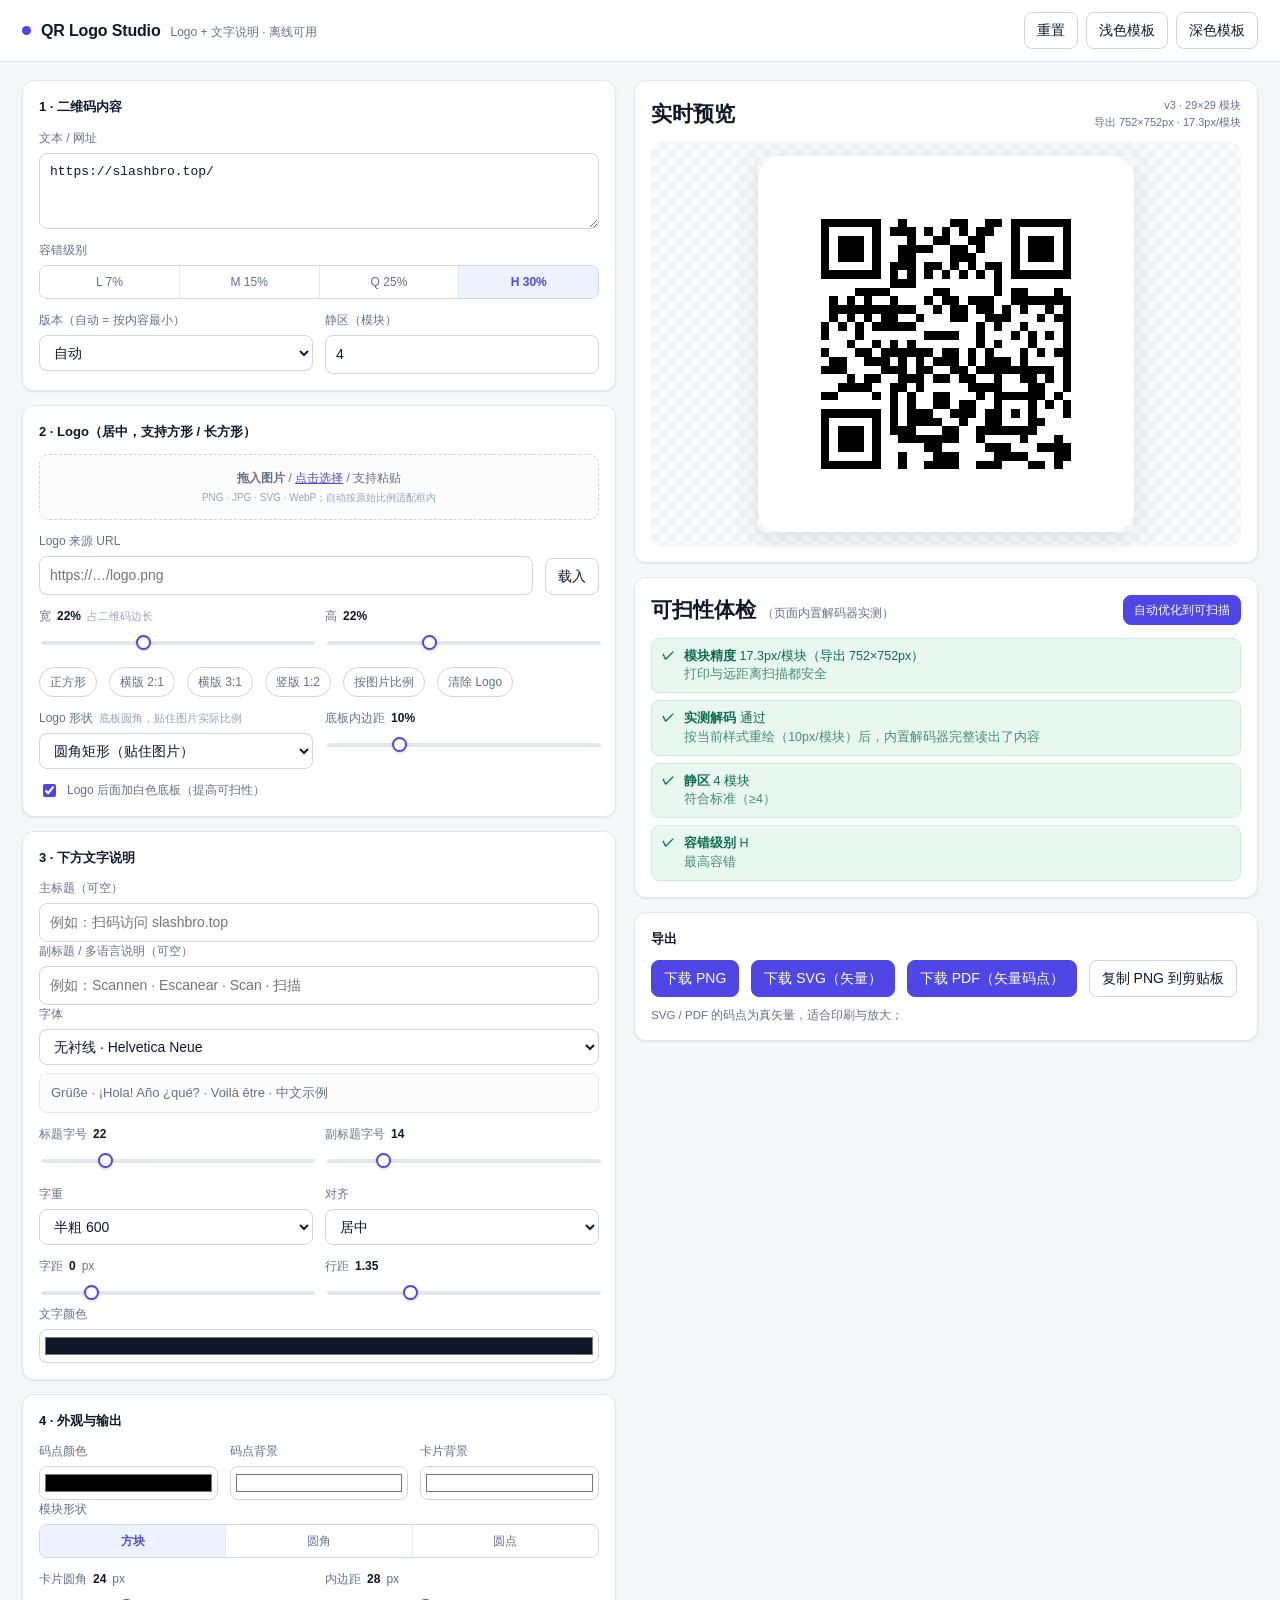
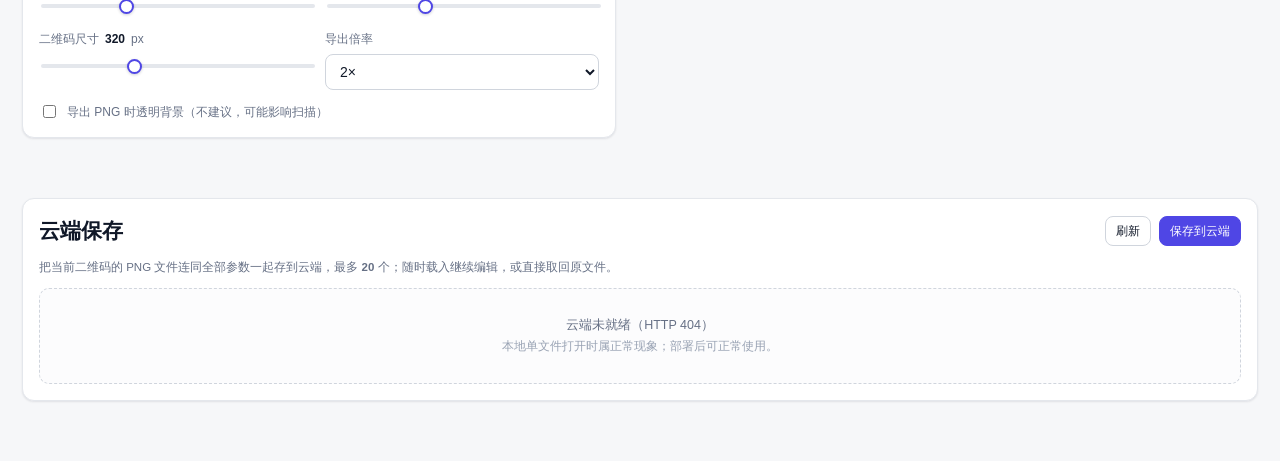
==== commit 130e2973: "默认文案留空（改由用户自填），并加上占位提示" ====
--- a/public/index.html
+++ b/public/index.html
@@ -310,11 +310,11 @@
       <h2>3 · 下方文字说明</h2>
       <label class="field">
         <span class="label">主标题（可空）</span>
-        <input type="text" id="title" value="扫码查看儿童记账">
+        <input type="text" id="title" value="" placeholder="例如：扫码访问 slashbro.top">
       </label>
       <label class="field">
         <span class="label">副标题 / 多语言说明（可空）</span>
-        <input type="text" id="subtitle" value="Scannen · Escanear · Scannen · スキャン">
+        <input type="text" id="subtitle" value="" placeholder="例如：Scannen · Escanear · Scan · 扫描">
       </label>
       <label class="field">
         <span class="label">字体</span>
@@ -2864,8 +2864,8 @@
   logoShape: 'round',
   logoPlate: true,
 
-  title: '扫码查看儿童记账',
-  subtitle: 'Scannen · Escanear · Scannen · スキャン',
+  title: '',
+  subtitle: '',
   fontId: 'helv',
   titleSize: 22,
   subSize: 14,
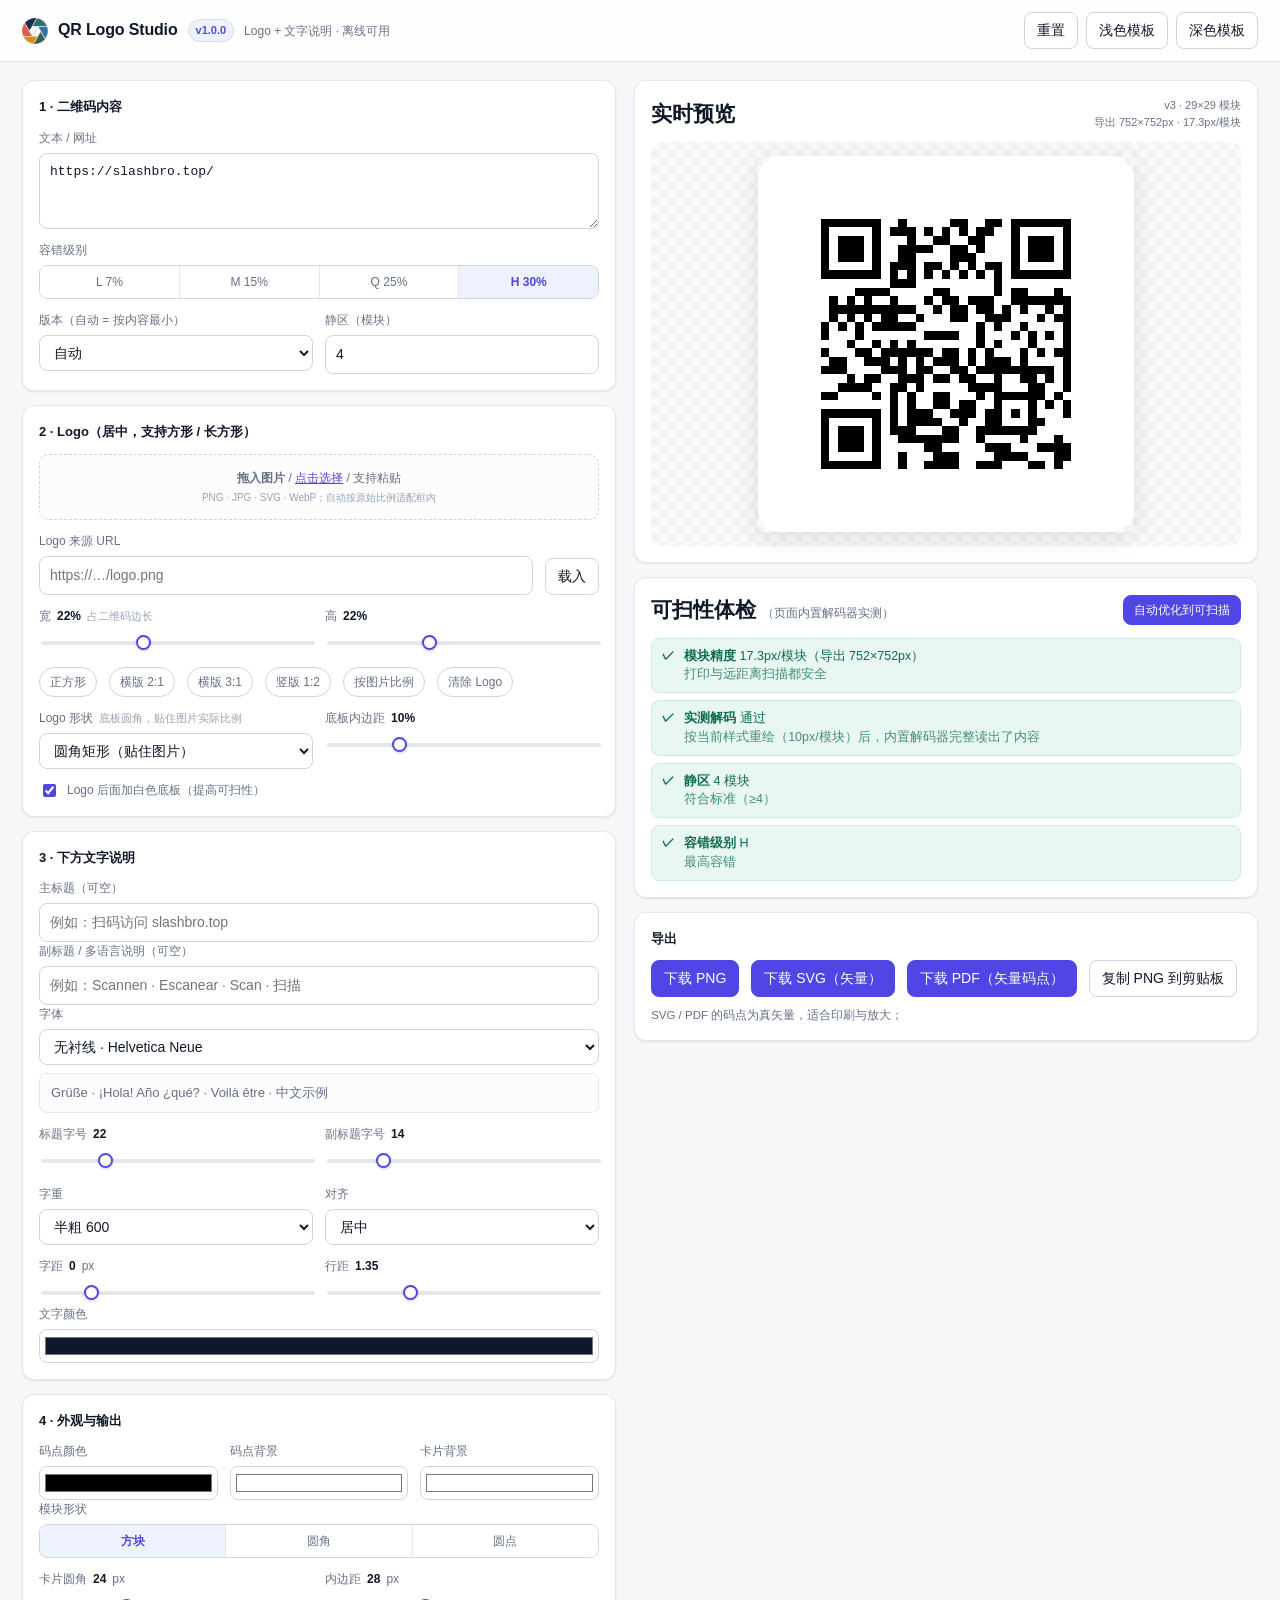
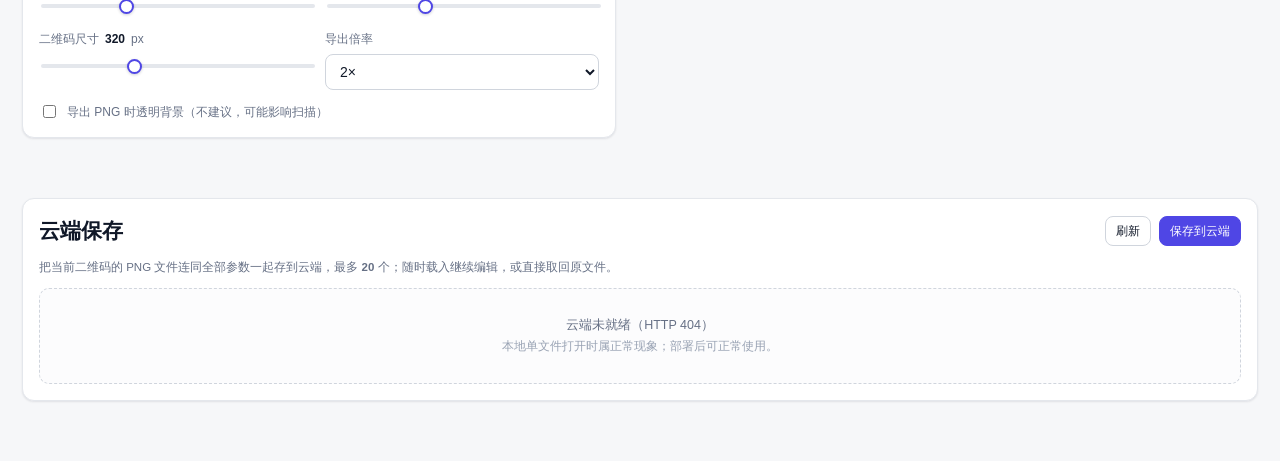
==== commit a008ab86: "顶栏加开发者图标与版本号 v1.0.0（构建时注入，单文件离线版也带品牌）" ====
--- a/public/index.html
+++ b/public/index.html
@@ -4,6 +4,7 @@
 <meta charset="utf-8">
 <meta name="viewport" content="width=device-width, initial-scale=1">
 <title>QR Logo Studio · 带 Logo 与文字说明的二维码生成器</title>
+<link rel="icon" type="image/png" href="[data-uri]">
 <style>*, *::before, *::after { box-sizing: border-box; }
 :root {
   --bg: #f6f7f9;
@@ -40,8 +41,15 @@
   border-bottom: 1px solid var(--line);
 }
 .brand { display: flex; align-items: baseline; gap: 10px; }
-.brand .dot { width: 9px; height: 9px; border-radius: 50%; background: var(--accent); align-self: center; }
+.brand-icon { width: 26px; height: 26px; align-self: center; display: block; flex: 0 0 auto; }
 .brand h1 { font-size: 16px; margin: 0; letter-spacing: -.01em; }
+/* 品牌图标本身是透明底的圆形标，不需要再套圆角或底色 */
+.brand .ver {
+  font-size: 11px; font-weight: 600; color: var(--accent);
+  background: var(--accent-soft); border: 1px solid #dbd7fb;
+  padding: 1px 7px; border-radius: 999px; align-self: center;
+  font-variant-numeric: tabular-nums; line-height: 1.7; white-space: nowrap;
+}
 .brand .tag { font-size: 12px; color: var(--muted); }
 .topbar-actions { display: flex; gap: 8px; }
 
@@ -210,8 +218,9 @@
 <body>
 <header class="topbar">
   <div class="brand">
-    <span class="dot"></span>
+    <img class="brand-icon" src="[data-uri]" alt="Slashbro" width="26" height="26">
     <h1>QR Logo Studio</h1>
+    <span class="ver" id="appVersion" title="应用版本"></span>
     <span class="tag">Logo + 文字说明 · 离线可用</span>
   </div>
   <div class="topbar-actions">
@@ -2784,6 +2793,10 @@
   qrcode.stringToBytes = qrcode.stringToBytesFuncs['UTF-8'];
 }
 
+/* ------------------------------------------------------------------ 版本 */
+/* 版本号由构建脚本注入（build.js 里的 APP_VERSION 是唯一出处） */
+const APP_VERSION = '1.0.0';
+
 /* ------------------------------------------------------------------ 字体表 */
 /* cat 用于 PDF 标准字体映射；css 为跨平台回退栈，末尾带 CJK 兜底 */
 const FONTS = [
@@ -3988,6 +4001,7 @@
 function init() {
   buildFontSelect();
   buildVersionSelect();
+  $('appVersion').textContent = 'v' + APP_VERSION;
   syncUI();
   bindInputs();
   $('fontSample').style.fontFamily = fontById(state.fontId).css;
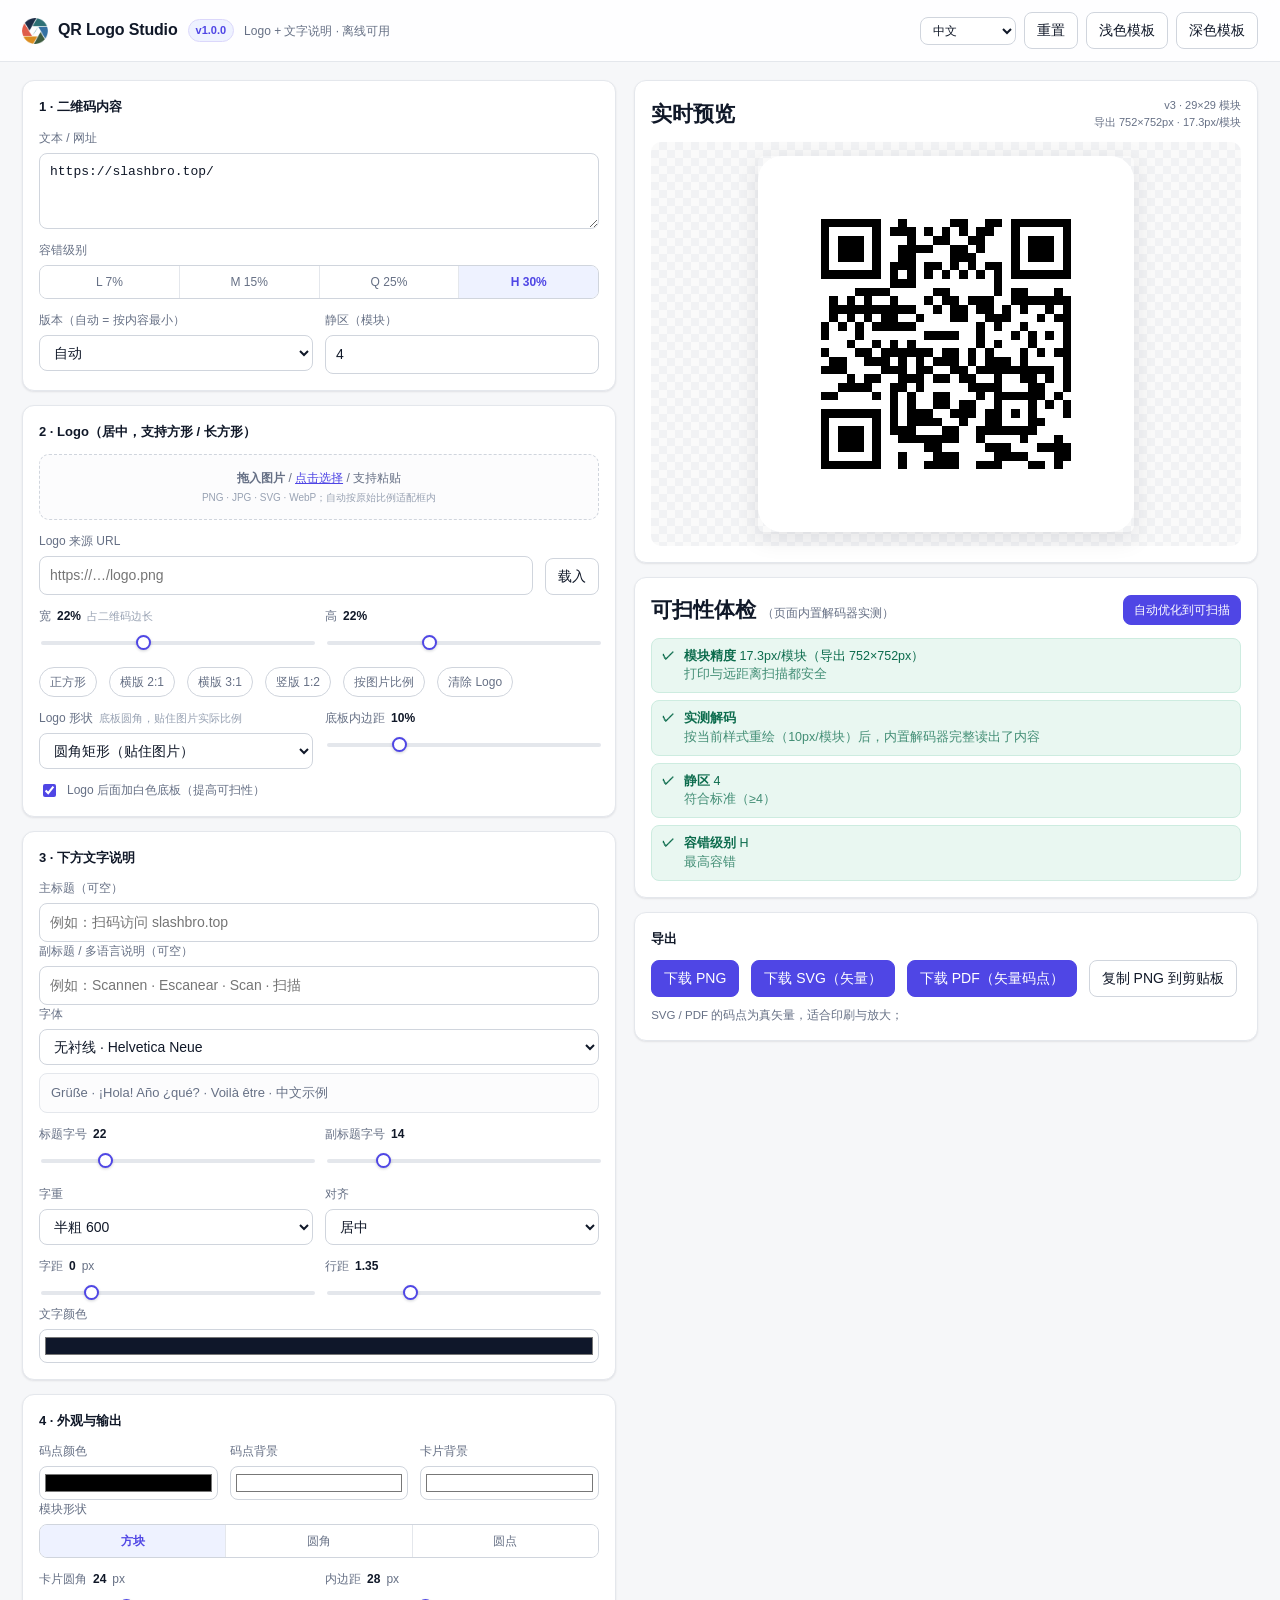
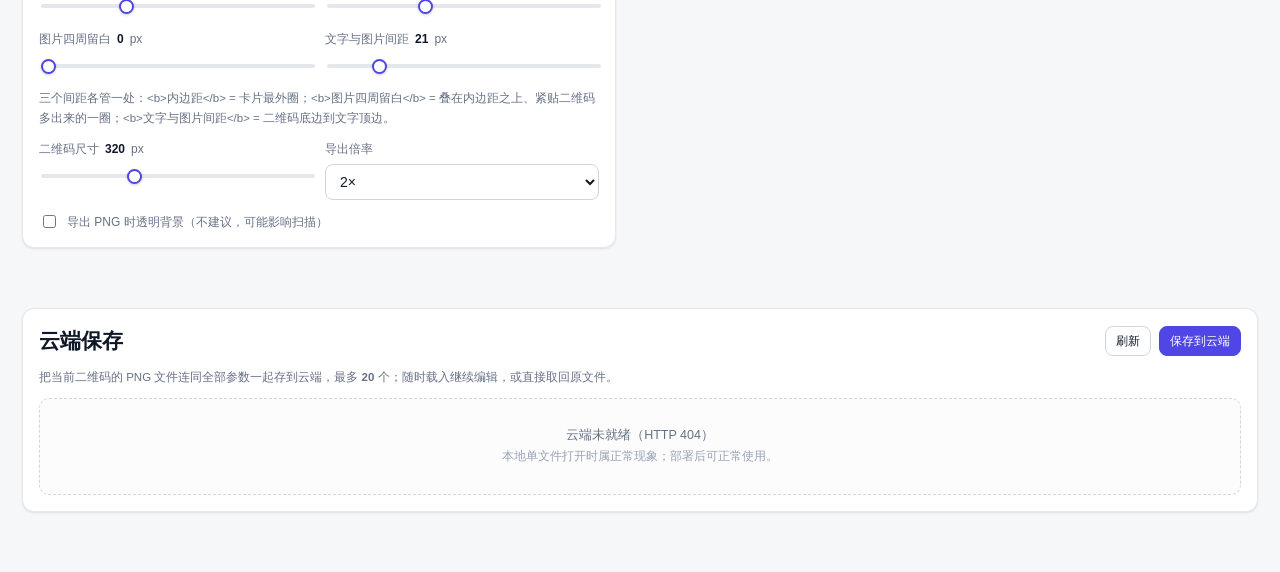
==== commit d9700baa: "界面三语（中/英/西）+ 两个新间距控件：图片四周留白、文字与图片间距" ====
--- a/public/index.html
+++ b/public/index.html
@@ -51,7 +51,13 @@
   font-variant-numeric: tabular-nums; line-height: 1.7; white-space: nowrap;
 }
 .brand .tag { font-size: 12px; color: var(--muted); }
-.topbar-actions { display: flex; gap: 8px; }
+.topbar-actions { display: flex; gap: 8px; align-items: center; }
+
+/* 语言选择 */
+.lang-sel {
+  width: auto; min-width: 96px; padding: 5px 8px; font-size: 12px;
+  border-radius: 8px; border: 1px solid var(--line-strong); background: #fff; cursor: pointer;
+}
 
 /* ---------- 布局 ---------- */
 .layout {
@@ -164,6 +170,8 @@
 .checks li .txt b { font-weight: 600; }
 .note { font-size: 11.5px; color: var(--muted); margin: 10px 0 0; }
 .note:empty { display: none; }
+.spacing-note { line-height: 1.75; }
+.spacing-note b { color: var(--text); font-weight: 600; }
 
 /* ---------- 云端保存 ---------- */
 .cloud-wrap { padding: 0 22px 60px; max-width: 1500px; margin: 0 auto; }
@@ -220,13 +228,14 @@
   <div class="brand">
     <img class="brand-icon" src="[data-uri]" alt="Slashbro" width="26" height="26">
     <h1>QR Logo Studio</h1>
-    <span class="ver" id="appVersion" title="应用版本"></span>
-    <span class="tag">Logo + 文字说明 · 离线可用</span>
+    <span class="ver" id="appVersion" data-i18n-title="verTitle"></span>
+    <span class="tag" data-i18n="tag"></span>
   </div>
   <div class="topbar-actions">
-    <button id="btnReset" class="ghost">重置</button>
-    <button id="btnPresetLight" class="ghost">浅色模板</button>
-    <button id="btnPresetDark" class="ghost">深色模板</button>
+    <select id="langSel" class="lang-sel" data-i18n-title="lang.title"></select>
+    <button id="btnReset" class="ghost" data-i18n="reset"></button>
+    <button id="btnPresetLight" class="ghost" data-i18n="presetLight"></button>
+    <button id="btnPresetDark" class="ghost" data-i18n="presetDark"></button>
   </div>
 </header>
 
@@ -234,14 +243,14 @@
   <!-- ================= 左：控制面板 ================= -->
   <section class="panel">
     <div class="card">
-      <h2>1 · 二维码内容</h2>
+      <h2 data-i18n="h.content"></h2>
       <label class="field">
-        <span class="label">文本 / 网址</span>
+        <span class="label" data-i18n="contentLabel"></span>
         <textarea id="content" rows="3" spellcheck="false" placeholder="https://example.com">https://slashbro.top/</textarea>
       </label>
       <div class="row">
         <label class="field grow">
-          <span class="label">容错级别 <em id="eccHint"></em></span>
+          <span class="label"><span data-i18n="ecc"></span> <em id="eccHint"></em></span>
           <div class="segmented" id="eccSeg">
             <button data-v="L">L 7%</button>
             <button data-v="M">M 15%</button>
@@ -252,181 +261,192 @@
       </div>
       <div class="row">
         <label class="field grow">
-          <span class="label">版本（自动 = 按内容最小）</span>
-          <select id="version"><option value="0">自动</option></select>
+          <span class="label" data-i18n="version"></span>
+          <select id="version"></select>
         </label>
         <label class="field grow">
-          <span class="label">静区（模块）</span>
+          <span class="label" data-i18n="quiet"></span>
           <input type="number" id="quiet" value="4" min="0" max="10" step="1">
         </label>
       </div>
     </div>
 
     <div class="card">
-      <h2>2 · Logo（居中，支持方形 / 长方形）</h2>
+      <h2 data-i18n="h.logo"></h2>
       <div id="drop" class="drop">
         <input type="file" id="logoFile" accept="image/*" hidden>
         <div class="drop-inner">
-          <span><b>拖入图片</b> / <span class="link" id="pickLogo">点击选择</span> / 支持粘贴</span>
-          <small>PNG · JPG · SVG · WebP；自动按原始比例适配框内</small>
+          <span><b data-i18n="drop.drag"></b> / <span class="link" id="pickLogo" data-i18n="drop.pick"></span> / <span data-i18n="drop.paste"></span></span>
+          <small data-i18n="drop.formats"></small>
         </div>
         <img id="logoThumb" alt="" hidden>
       </div>
       <div class="row">
         <label class="field grow">
-          <span class="label">Logo 来源 URL</span>
+          <span class="label" data-i18n="logoUrl"></span>
           <input type="url" id="logoUrl" placeholder="https://…/logo.png">
         </label>
-        <button id="btnLoadUrl" class="ghost self-end">载入</button>
+        <button id="btnLoadUrl" class="ghost self-end" data-i18n="btnLoad"></button>
       </div>
       <div class="row">
         <label class="field grow">
-          <span class="label">宽 <b id="lwVal">22%</b> <em>占二维码边长</em></span>
+          <span class="label"><span data-i18n="logoW"></span> <b id="lwVal">22%</b> <em data-i18n="logoWUnit"></em></span>
           <input type="range" id="logoW" min="0" max="60" step="1" value="22">
         </label>
         <label class="field grow">
-          <span class="label">高 <b id="lhVal">22%</b></span>
+          <span class="label"><span data-i18n="logoH"></span> <b id="lhVal">22%</b></span>
           <input type="range" id="logoH" min="0" max="60" step="1" value="22">
         </label>
       </div>
       <div class="row wrap">
-        <button class="chip" data-ratio="square">正方形</button>
-        <button class="chip" data-ratio="wide">横版 2:1</button>
-        <button class="chip" data-ratio="wide3">横版 3:1</button>
-        <button class="chip" data-ratio="tall">竖版 1:2</button>
-        <button class="chip" data-ratio="fit">按图片比例</button>
-        <button class="chip" data-ratio="clear">清除 Logo</button>
+        <button class="chip" data-ratio="square" data-i18n="chip.square"></button>
+        <button class="chip" data-ratio="wide" data-i18n="chip.wide"></button>
+        <button class="chip" data-ratio="wide3" data-i18n="chip.wide3"></button>
+        <button class="chip" data-ratio="tall" data-i18n="chip.tall"></button>
+        <button class="chip" data-ratio="fit" data-i18n="chip.fit"></button>
+        <button class="chip" data-ratio="clear" data-i18n="chip.clear"></button>
       </div>
       <div class="row">
         <label class="field grow">
-          <span class="label">Logo 形状 <em id="shapeHint"></em></span>
+          <span class="label"><span data-i18n="logoShape"></span> <em id="shapeHint"></em></span>
           <select id="logoShape">
-            <option value="none">原始（不裁剪，保留图片比例）</option>
-            <option value="round" selected>圆角矩形（贴住图片）</option>
-            <option value="square">正方形（图片居中留白）</option>
-            <option value="circle">圆形（居中裁切，头像式）</option>
+            <option value="none" data-i18n="shape.none"></option>
+            <option value="round" selected data-i18n="shape.round"></option>
+            <option value="square" data-i18n="shape.square"></option>
+            <option value="circle" data-i18n="shape.circle"></option>
           </select>
         </label>
         <label class="field grow">
-          <span class="label">底板内边距 <b id="lpadVal">10%</b></span>
+          <span class="label"><span data-i18n="platePad"></span> <b id="lpadVal">10%</b></span>
           <input type="range" id="logoPad" min="0" max="40" step="1" value="10">
         </label>
       </div>
-      <label class="check"><input type="checkbox" id="logoPlate" checked> Logo 后面加白色底板（提高可扫性）</label>
+      <label class="check"><input type="checkbox" id="logoPlate" checked> <span data-i18n="plate"></span></label>
     </div>
 
     <div class="card">
-      <h2>3 · 下方文字说明</h2>
+      <h2 data-i18n="h.text"></h2>
       <label class="field">
-        <span class="label">主标题（可空）</span>
-        <input type="text" id="title" value="" placeholder="例如：扫码访问 slashbro.top">
+        <span class="label" data-i18n="titleField"></span>
+        <input type="text" id="title" value="" data-i18n-ph="titlePh">
       </label>
       <label class="field">
-        <span class="label">副标题 / 多语言说明（可空）</span>
-        <input type="text" id="subtitle" value="" placeholder="例如：Scannen · Escanear · Scan · 扫描">
+        <span class="label" data-i18n="subField"></span>
+        <input type="text" id="subtitle" value="" data-i18n-ph="subPh">
       </label>
       <label class="field">
-        <span class="label">字体</span>
+        <span class="label" data-i18n="font"></span>
         <select id="fontFamily"></select>
       </label>
       <div class="fontsample" id="fontSample">Grüße · ¡Hola! Año ¿qué? · Voilà être · 中文示例</div>
       <div class="row">
         <label class="field grow">
-          <span class="label">标题字号 <b id="tsVal">22</b></span>
+          <span class="label"><span data-i18n="titleSize"></span> <b id="tsVal">22</b></span>
           <input type="range" id="titleSize" min="8" max="72" step="1" value="22">
         </label>
         <label class="field grow">
-          <span class="label">副标题字号 <b id="ssVal">14</b></span>
+          <span class="label"><span data-i18n="subSize"></span> <b id="ssVal">14</b></span>
           <input type="range" id="subSize" min="6" max="48" step="1" value="14">
         </label>
       </div>
       <div class="row">
         <label class="field grow">
-          <span class="label">字重</span>
+          <span class="label" data-i18n="weight"></span>
           <select id="weight">
-            <option value="300">细体 300</option>
-            <option value="400">常规 400</option>
-            <option value="500">中等 500</option>
-            <option value="600" selected>半粗 600</option>
-            <option value="700">粗体 700</option>
-            <option value="900">特粗 900</option>
+            <option value="300" data-i18n="w.300"></option>
+            <option value="400" data-i18n="w.400"></option>
+            <option value="500" data-i18n="w.500"></option>
+            <option value="600" selected data-i18n="w.600"></option>
+            <option value="700" data-i18n="w.700"></option>
+            <option value="900" data-i18n="w.900"></option>
           </select>
         </label>
         <label class="field grow">
-          <span class="label">对齐</span>
+          <span class="label" data-i18n="align"></span>
           <select id="align">
-            <option value="center" selected>居中</option>
-            <option value="left">左对齐</option>
-            <option value="right">右对齐</option>
+            <option value="center" selected data-i18n="align.center"></option>
+            <option value="left" data-i18n="align.left"></option>
+            <option value="right" data-i18n="align.right"></option>
           </select>
         </label>
       </div>
       <div class="row">
         <label class="field grow">
-          <span class="label">字距 <b id="lsVal">0</b>px</span>
+          <span class="label"><span data-i18n="letterSpacing"></span> <b id="lsVal">0</b>px</span>
           <input type="range" id="letterSpacing" min="-2" max="10" step="0.5" value="0">
         </label>
         <label class="field grow">
-          <span class="label">行距 <b id="lhXVal">1.35</b></span>
+          <span class="label"><span data-i18n="lineHeight"></span> <b id="lhXVal">1.35</b></span>
           <input type="range" id="lineHeight" min="1" max="2.2" step="0.05" value="1.35">
         </label>
       </div>
       <label class="field">
-        <span class="label">文字颜色</span>
+        <span class="label" data-i18n="textColor"></span>
         <input type="color" id="textColor" value="#0f172a">
       </label>
     </div>
 
     <div class="card">
-      <h2>4 · 外观与输出</h2>
+      <h2 data-i18n="h.appearance"></h2>
       <div class="row">
         <label class="field grow">
-          <span class="label">码点颜色</span>
+          <span class="label" data-i18n="fgColor"></span>
           <input type="color" id="fgColor" value="#000000">
         </label>
         <label class="field grow">
-          <span class="label">码点背景</span>
+          <span class="label" data-i18n="bgColor"></span>
           <input type="color" id="bgColor" value="#ffffff">
         </label>
         <label class="field grow">
-          <span class="label">卡片背景</span>
+          <span class="label" data-i18n="cardColor"></span>
           <input type="color" id="cardColor" value="#ffffff">
         </label>
       </div>
       <label class="field">
-        <span class="label">模块形状</span>
+        <span class="label" data-i18n="moduleShape"></span>
         <div class="segmented" id="dotSeg">
-          <button data-v="square" class="on">方块</button>
-          <button data-v="round">圆角</button>
-          <button data-v="dots">圆点</button>
+          <button data-v="square" class="on" data-i18n="dot.square"></button>
+          <button data-v="round" data-i18n="dot.round"></button>
+          <button data-v="dots" data-i18n="dot.dots"></button>
         </div>
       </label>
       <div class="row">
         <label class="field grow">
-          <span class="label">卡片圆角 <b id="crVal">24</b>px</span>
+          <span class="label"><span data-i18n="cardRadius"></span> <b id="crVal">24</b>px</span>
           <input type="range" id="cardRadius" min="0" max="80" step="1" value="24">
         </label>
         <label class="field grow">
-          <span class="label">内边距 <b id="cpVal">28</b>px</span>
+          <span class="label"><span data-i18n="cardPad"></span> <b id="cpVal">28</b>px</span>
           <input type="range" id="cardPad" min="0" max="80" step="1" value="28">
         </label>
       </div>
       <div class="row">
         <label class="field grow">
-          <span class="label">二维码尺寸 <b id="qsVal">320</b>px</span>
+          <span class="label"><span data-i18n="imagePad"></span> <b id="ipVal">0</b>px</span>
+          <input type="range" id="imagePad" min="0" max="80" step="1" value="0">
+        </label>
+        <label class="field grow">
+          <span class="label"><span data-i18n="textGap"></span> <b id="tgVal">21</b>px</span>
+          <input type="range" id="textGap" min="0" max="120" step="1" value="21">
+        </label>
+      </div>
+      <p class="note spacing-note" data-i18n="spacingNote"></p>
+      <div class="row">
+        <label class="field grow">
+          <span class="label"><span data-i18n="qrSize"></span> <b id="qsVal">320</b>px</span>
           <input type="range" id="qrSize" min="160" max="640" step="8" value="320">
         </label>
         <label class="field grow">
-          <span class="label">导出倍率</span>
+          <span class="label" data-i18n="exportScale"></span>
           <select id="exportScale">
-            <option value="1">1×（跟随尺寸）</option>
-            <option value="2" selected>2×</option>
-            <option value="3">3×</option>
-            <option value="4">4×</option>
+            <option value="1" data-i18n="scale.1"></option>
+            <option value="2" selected data-i18n="scale.2"></option>
+            <option value="3" data-i18n="scale.3"></option>
+            <option value="4" data-i18n="scale.4"></option>
           </select>
         </label>
       </div>
-      <label class="check"><input type="checkbox" id="transparentBg"> 导出 PNG 时透明背景（不建议，可能影响扫描）</label>
+      <label class="check"><input type="checkbox" id="transparentBg"> <span data-i18n="transparentBg"></span></label>
     </div>
   </section>
 
@@ -434,7 +454,7 @@
   <section class="stage">
     <div class="card preview-card">
       <div class="preview-head">
-        <h2>实时预览</h2>
+        <h2 data-i18n="h.preview"></h2>
         <div class="preview-meta" id="previewMeta"></div>
       </div>
       <div class="canvas-wrap"><canvas id="preview"></canvas></div>
@@ -442,22 +462,22 @@
 
     <div class="card">
       <div class="preview-head">
-        <h2>可扫性体检 <em>（页面内置解码器实测）</em></h2>
-        <button id="btnAutoFix" class="primary sm">自动优化到可扫描</button>
+        <h2><span data-i18n="h.check"></span> <em data-i18n="checkNote"></em></h2>
+        <button id="btnAutoFix" class="primary sm" data-i18n="autoFix"></button>
       </div>
       <ul class="checks" id="checks"></ul>
       <p class="note" id="pdfNote" hidden></p>
     </div>
 
     <div class="card">
-      <h2>导出</h2>
+      <h2 data-i18n="h.export"></h2>
       <div class="row wrap">
-        <button id="btnPng" class="primary">下载 PNG</button>
-        <button id="btnSvg" class="primary">下载 SVG（矢量）</button>
-        <button id="btnPdf" class="primary">下载 PDF（矢量码点）</button>
-        <button id="btnCopy" class="ghost">复制 PNG 到剪贴板</button>
+        <button id="btnPng" class="primary" data-i18n="btnPng"></button>
+        <button id="btnSvg" class="primary" data-i18n="btnSvg"></button>
+        <button id="btnPdf" class="primary" data-i18n="btnPdf"></button>
+        <button id="btnCopy" class="ghost" data-i18n="btnCopy"></button>
       </div>
-      <p class="note">SVG / PDF 的码点为真矢量，适合印刷与放大；<span id="vectorNote"></span></p>
+      <p class="note"><span data-i18n="exportNote"></span><span id="vectorNote"></span></p>
     </div>
   </section>
 </main>
@@ -465,18 +485,17 @@
 <section class="cloud-wrap">
   <div class="card cloud-card">
     <div class="preview-head">
-      <h2>云端保存 <em id="cloudCount"></em></h2>
+      <h2><span data-i18n="h.cloud"></span> <em id="cloudCount"></em></h2>
       <div class="cloud-head-actions">
-        <button id="btnRefreshCloud" class="ghost sm">刷新</button>
-        <button id="btnSaveCloud" class="primary sm">保存到云端</button>
+        <button id="btnRefreshCloud" class="ghost sm" data-i18n="refresh"></button>
+        <button id="btnSaveCloud" class="primary sm" data-i18n="saveCloud"></button>
       </div>
     </div>
-    <p class="note">把当前二维码的 PNG 文件连同全部参数一起存到云端，最多 <b>20</b> 个；随时载入继续编辑，或直接取回原文件。</p>
+    <p class="note" id="cloudNote"></p>
     <p class="note cloud-status" id="cloudStatus" hidden></p>
     <div id="cloudList" class="cloud-list"></div>
   </div>
 </section>
-</main>
 
 <div id="toast" class="toast" hidden></div>
 
@@ -2781,6 +2800,500 @@
 <script>(function(y,g){typeof exports=="object"&&typeof module=="object"?module.exports=g():typeof define=="function"&&define.amd?define([],g):typeof exports=="object"?exports.jsQR=g():y.jsQR=g()})(typeof self<"u"?self:this,function(){return(function(G){var y={};function g(p){if(y[p])return y[p].exports;var m=y[p]={i:p,l:!1,exports:{}};return G[p].call(m.exports,m,m.exports,g),m.l=!0,m.exports}return g.m=G,g.c=y,g.d=function(p,m,l){g.o(p,m)||Object.defineProperty(p,m,{configurable:!1,enumerable:!0,get:l})},g.n=function(p){var m=p&&p.__esModule?function(){return p.default}:function(){return p};return g.d(m,"a",m),m},g.o=function(p,m){return Object.prototype.hasOwnProperty.call(p,m)},g.p="",g(g.s=3)})([(function(G,y,g){"use strict";Object.defineProperty(y,"__esModule",{value:!0});var p=(function(){function m(l,s){this.width=s,this.height=l.length/s,this.data=l}return m.createEmpty=function(l,s){return new m(new Uint8ClampedArray(l*s),l)},m.prototype.get=function(l,s){return l<0||l>=this.width||s<0||s>=this.height?!1:!!this.data[s*this.width+l]},m.prototype.set=function(l,s,c){this.data[s*this.width+l]=c?1:0},m.prototype.setRegion=function(l,s,c,o,E){for(var r=s;r<s+o;r++)for(var a=l;a<l+c;a++)this.set(a,r,!!E)},m})();y.BitMatrix=p}),(function(G,y,g){"use strict";Object.defineProperty(y,"__esModule",{value:!0});var p=g(2);function m(s,c){return s^c}y.addOrSubtractGF=m;var l=(function(){function s(c,o,E){this.primitive=c,this.size=o,this.generatorBase=E,this.expTable=new Array(this.size),this.logTable=new Array(this.size);for(var r=1,a=0;a<this.size;a++)this.expTable[a]=r,r=r*2,r>=this.size&&(r=(r^this.primitive)&this.size-1);for(var a=0;a<this.size-1;a++)this.logTable[this.expTable[a]]=a;this.zero=new p.default(this,Uint8ClampedArray.from([0])),this.one=new p.default(this,Uint8ClampedArray.from([1]))}return s.prototype.multiply=function(c,o){return c===0||o===0?0:this.expTable[(this.logTable[c]+this.logTable[o])%(this.size-1)]},s.prototype.inverse=function(c){if(c===0)throw new Error("Can't invert 0");return this.expTable[this.size-this.logTable[c]-1]},s.prototype.buildMonomial=function(c,o){if(c<0)throw new Error("Invalid monomial degree less than 0");if(o===0)return this.zero;var E=new Uint8ClampedArray(c+1);return E[0]=o,new p.default(this,E)},s.prototype.log=function(c){if(c===0)throw new Error("Can't take log(0)");return this.logTable[c]},s.prototype.exp=function(c){return this.expTable[c]},s})();y.default=l}),(function(G,y,g){"use strict";Object.defineProperty(y,"__esModule",{value:!0});var p=g(1),m=(function(){function l(s,c){if(c.length===0)throw new Error("No coefficients.");this.field=s;var o=c.length;if(o>1&&c[0]===0){for(var E=1;E<o&&c[E]===0;)E++;if(E===o)this.coefficients=s.zero.coefficients;else{this.coefficients=new Uint8ClampedArray(o-E);for(var r=0;r<this.coefficients.length;r++)this.coefficients[r]=c[E+r]}}else this.coefficients=c}return l.prototype.degree=function(){return this.coefficients.length-1},l.prototype.isZero=function(){return this.coefficients[0]===0},l.prototype.getCoefficient=function(s){return this.coefficients[this.coefficients.length-1-s]},l.prototype.addOrSubtract=function(s){var c;if(this.isZero())return s;if(s.isZero())return this;var o=this.coefficients,E=s.coefficients;o.length>E.length&&(c=[E,o],o=c[0],E=c[1]);for(var r=new Uint8ClampedArray(E.length),a=E.length-o.length,F=0;F<a;F++)r[F]=E[F];for(var F=a;F<E.length;F++)r[F]=p.addOrSubtractGF(o[F-a],E[F]);return new l(this.field,r)},l.prototype.multiply=function(s){if(s===0)return this.field.zero;if(s===1)return this;for(var c=this.coefficients.length,o=new Uint8ClampedArray(c),E=0;E<c;E++)o[E]=this.field.multiply(this.coefficients[E],s);return new l(this.field,o)},l.prototype.multiplyPoly=function(s){if(this.isZero()||s.isZero())return this.field.zero;for(var c=this.coefficients,o=c.length,E=s.coefficients,r=E.length,a=new Uint8ClampedArray(o+r-1),F=0;F<o;F++)for(var d=c[F],D=0;D<r;D++)a[F+D]=p.addOrSubtractGF(a[F+D],this.field.multiply(d,E[D]));return new l(this.field,a)},l.prototype.multiplyByMonomial=function(s,c){if(s<0)throw new Error("Invalid degree less than 0");if(c===0)return this.field.zero;for(var o=this.coefficients.length,E=new Uint8ClampedArray(o+s),r=0;r<o;r++)E[r]=this.field.multiply(this.coefficients[r],c);return new l(this.field,E)},l.prototype.evaluateAt=function(s){var c=0;if(s===0)return this.getCoefficient(0);var o=this.coefficients.length;if(s===1)return this.coefficients.forEach(function(r){c=p.addOrSubtractGF(c,r)}),c;c=this.coefficients[0];for(var E=1;E<o;E++)c=p.addOrSubtractGF(this.field.multiply(s,c),this.coefficients[E]);return c},l})();y.default=m}),(function(G,y,g){"use strict";Object.defineProperty(y,"__esModule",{value:!0});var p=g(4),m=g(5),l=g(11),s=g(12);function c(r){var a=s.locate(r);if(!a)return null;for(var F=0,d=a;F<d.length;F++){var D=d[F],i=l.extract(r,D),v=m.decode(i.matrix);if(v)return{binaryData:v.bytes,data:v.text,chunks:v.chunks,version:v.version,location:{topRightCorner:i.mappingFunction(D.dimension,0),topLeftCorner:i.mappingFunction(0,0),bottomRightCorner:i.mappingFunction(D.dimension,D.dimension),bottomLeftCorner:i.mappingFunction(0,D.dimension),topRightFinderPattern:D.topRight,topLeftFinderPattern:D.topLeft,bottomLeftFinderPattern:D.bottomLeft,bottomRightAlignmentPattern:D.alignmentPattern}}}return null}var o={inversionAttempts:"attemptBoth"};function E(r,a,F,d){d===void 0&&(d={});var D=o;Object.keys(D||{}).forEach(function(C){D[C]=d[C]||D[C]});var i=D.inversionAttempts==="attemptBoth"||D.inversionAttempts==="invertFirst",v=D.inversionAttempts==="onlyInvert"||D.inversionAttempts==="invertFirst",A=p.binarize(r,a,F,i),x=A.binarized,B=A.inverted,e=c(v?B:x);return!e&&(D.inversionAttempts==="attemptBoth"||D.inversionAttempts==="invertFirst")&&(e=c(v?x:B)),e}E.default=E,y.default=E}),(function(G,y,g){"use strict";Object.defineProperty(y,"__esModule",{value:!0});var p=g(0),m=8,l=24;function s(E,r,a){return E<r?r:E>a?a:E}var c=(function(){function E(r,a){this.width=r,this.data=new Uint8ClampedArray(r*a)}return E.prototype.get=function(r,a){return this.data[a*this.width+r]},E.prototype.set=function(r,a,F){this.data[a*this.width+r]=F},E})();function o(E,r,a,F){if(E.length!==r*a*4)throw new Error("Malformed data passed to binarizer.");for(var d=new c(r,a),D=0;D<r;D++)for(var i=0;i<a;i++){var v=E[(i*r+D)*4+0],A=E[(i*r+D)*4+1],x=E[(i*r+D)*4+2];d.set(D,i,.2126*v+.7152*A+.0722*x)}for(var B=Math.ceil(r/m),e=Math.ceil(a/m),C=new c(B,e),t=0;t<e;t++)for(var n=0;n<B;n++){for(var k=0,u=1/0,f=0,i=0;i<m;i++)for(var D=0;D<m;D++){var M=d.get(n*m+D,t*m+i);k+=M,u=Math.min(u,M),f=Math.max(f,M)}var b=k/Math.pow(m,2);if(f-u<=l&&(b=u/2,t>0&&n>0)){var w=(C.get(n,t-1)+2*C.get(n-1,t)+C.get(n-1,t-1))/4;u<w&&(b=w)}C.set(n,t,b)}var I=p.BitMatrix.createEmpty(r,a),h=null;F&&(h=p.BitMatrix.createEmpty(r,a));for(var t=0;t<e;t++)for(var n=0;n<B;n++){for(var N=s(n,2,B-3),S=s(t,2,e-3),k=0,O=-2;O<=2;O++)for(var P=-2;P<=2;P++)k+=C.get(N+O,S+P);for(var T=k/25,O=0;O<m;O++)for(var P=0;P<m;P++){var D=n*m+O,i=t*m+P,z=d.get(D,i);I.set(D,i,z<=T),F&&h.set(D,i,!(z<=T))}}return F?{binarized:I,inverted:h}:{binarized:I}}y.binarize=o}),(function(G,y,g){"use strict";Object.defineProperty(y,"__esModule",{value:!0});var p=g(0),m=g(6),l=g(9),s=g(10);function c(x,B){for(var e=x^B,C=0;e;)C++,e&=e-1;return C}function o(x,B){return B<<1|x}var E=[{bits:21522,formatInfo:{errorCorrectionLevel:1,dataMask:0}},{bits:20773,formatInfo:{errorCorrectionLevel:1,dataMask:1}},{bits:24188,formatInfo:{errorCorrectionLevel:1,dataMask:2}},{bits:23371,formatInfo:{errorCorrectionLevel:1,dataMask:3}},{bits:17913,formatInfo:{errorCorrectionLevel:1,dataMask:4}},{bits:16590,formatInfo:{errorCorrectionLevel:1,dataMask:5}},{bits:20375,formatInfo:{errorCorrectionLevel:1,dataMask:6}},{bits:19104,formatInfo:{errorCorrectionLevel:1,dataMask:7}},{bits:30660,formatInfo:{errorCorrectionLevel:0,dataMask:0}},{bits:29427,formatInfo:{errorCorrectionLevel:0,dataMask:1}},{bits:32170,formatInfo:{errorCorrectionLevel:0,dataMask:2}},{bits:30877,formatInfo:{errorCorrectionLevel:0,dataMask:3}},{bits:26159,formatInfo:{errorCorrectionLevel:0,dataMask:4}},{bits:25368,formatInfo:{errorCorrectionLevel:0,dataMask:5}},{bits:27713,formatInfo:{errorCorrectionLevel:0,dataMask:6}},{bits:26998,formatInfo:{errorCorrectionLevel:0,dataMask:7}},{bits:5769,formatInfo:{errorCorrectionLevel:3,dataMask:0}},{bits:5054,formatInfo:{errorCorrectionLevel:3,dataMask:1}},{bits:7399,formatInfo:{errorCorrectionLevel:3,dataMask:2}},{bits:6608,formatInfo:{errorCorrectionLevel:3,dataMask:3}},{bits:1890,formatInfo:{errorCorrectionLevel:3,dataMask:4}},{bits:597,formatInfo:{errorCorrectionLevel:3,dataMask:5}},{bits:3340,formatInfo:{errorCorrectionLevel:3,dataMask:6}},{bits:2107,formatInfo:{errorCorrectionLevel:3,dataMask:7}},{bits:13663,formatInfo:{errorCorrectionLevel:2,dataMask:0}},{bits:12392,formatInfo:{errorCorrectionLevel:2,dataMask:1}},{bits:16177,formatInfo:{errorCorrectionLevel:2,dataMask:2}},{bits:14854,formatInfo:{errorCorrectionLevel:2,dataMask:3}},{bits:9396,formatInfo:{errorCorrectionLevel:2,dataMask:4}},{bits:8579,formatInfo:{errorCorrectionLevel:2,dataMask:5}},{bits:11994,formatInfo:{errorCorrectionLevel:2,dataMask:6}},{bits:11245,formatInfo:{errorCorrectionLevel:2,dataMask:7}}],r=[function(x){return(x.y+x.x)%2===0},function(x){return x.y%2===0},function(x){return x.x%3===0},function(x){return(x.y+x.x)%3===0},function(x){return(Math.floor(x.y/2)+Math.floor(x.x/3))%2===0},function(x){return x.x*x.y%2+x.x*x.y%3===0},function(x){return(x.y*x.x%2+x.y*x.x%3)%2===0},function(x){return((x.y+x.x)%2+x.y*x.x%3)%2===0}];function a(x){var B=17+4*x.versionNumber,e=p.BitMatrix.createEmpty(B,B);e.setRegion(0,0,9,9,!0),e.setRegion(B-8,0,8,9,!0),e.setRegion(0,B-8,9,8,!0);for(var C=0,t=x.alignmentPatternCenters;C<t.length;C++)for(var n=t[C],k=0,u=x.alignmentPatternCenters;k<u.length;k++){var f=u[k];n===6&&f===6||n===6&&f===B-7||n===B-7&&f===6||e.setRegion(n-2,f-2,5,5,!0)}return e.setRegion(6,9,1,B-17,!0),e.setRegion(9,6,B-17,1,!0),x.versionNumber>6&&(e.setRegion(B-11,0,3,6,!0),e.setRegion(0,B-11,6,3,!0)),e}function F(x,B,e){for(var C=r[e.dataMask],t=x.height,n=a(B),k=[],u=0,f=0,M=!0,b=t-1;b>0;b-=2){b===6&&b--;for(var w=0;w<t;w++)for(var I=M?t-1-w:w,h=0;h<2;h++){var N=b-h;if(!n.get(N,I)){f++;var S=x.get(N,I);C({y:I,x:N})&&(S=!S),u=o(S,u),f===8&&(k.push(u),f=0,u=0)}}M=!M}return k}function d(x){var B=x.height,e=Math.floor((B-17)/4);if(e<=6)return s.VERSIONS[e-1];for(var C=0,t=5;t>=0;t--)for(var n=B-9;n>=B-11;n--)C=o(x.get(n,t),C);for(var k=0,n=5;n>=0;n--)for(var t=B-9;t>=B-11;t--)k=o(x.get(n,t),k);for(var u=1/0,f,M=0,b=s.VERSIONS;M<b.length;M++){var w=b[M];if(w.infoBits===C||w.infoBits===k)return w;var I=c(C,w.infoBits);I<u&&(f=w,u=I),I=c(k,w.infoBits),I<u&&(f=w,u=I)}if(u<=3)return f}function D(x){for(var B=0,e=0;e<=8;e++)e!==6&&(B=o(x.get(e,8),B));for(var C=7;C>=0;C--)C!==6&&(B=o(x.get(8,C),B));for(var t=x.height,n=0,C=t-1;C>=t-7;C--)n=o(x.get(8,C),n);for(var e=t-8;e<t;e++)n=o(x.get(e,8),n);for(var k=1/0,u=null,f=0,M=E;f<M.length;f++){var b=M[f],w=b.bits,I=b.formatInfo;if(w===B||w===n)return I;var h=c(B,w);h<k&&(u=I,k=h),B!==n&&(h=c(n,w),h<k&&(u=I,k=h))}return k<=3?u:null}function i(x,B,e){var C=B.errorCorrectionLevels[e],t=[],n=0;if(C.ecBlocks.forEach(function(S){for(var O=0;O<S.numBlocks;O++)t.push({numDataCodewords:S.dataCodewordsPerBlock,codewords:[]}),n+=S.dataCodewordsPerBlock+C.ecCodewordsPerBlock}),x.length<n)return null;x=x.slice(0,n);for(var k=C.ecBlocks[0].dataCodewordsPerBlock,u=0;u<k;u++)for(var f=0,M=t;f<M.length;f++){var b=M[f];b.codewords.push(x.shift())}if(C.ecBlocks.length>1)for(var w=C.ecBlocks[0].numBlocks,I=C.ecBlocks[1].numBlocks,u=0;u<I;u++)t[w+u].codewords.push(x.shift());for(;x.length>0;)for(var h=0,N=t;h<N.length;h++){var b=N[h];b.codewords.push(x.shift())}return t}function v(x){var B=d(x);if(!B)return null;var e=D(x);if(!e)return null;var C=F(x,B,e),t=i(C,B,e.errorCorrectionLevel);if(!t)return null;for(var n=t.reduce(function(h,N){return h+N.numDataCodewords},0),k=new Uint8ClampedArray(n),u=0,f=0,M=t;f<M.length;f++){var b=M[f],w=l.decode(b.codewords,b.codewords.length-b.numDataCodewords);if(!w)return null;for(var I=0;I<b.numDataCodewords;I++)k[u++]=w[I]}try{return m.decode(k,B.versionNumber)}catch{return null}}function A(x){if(x==null)return null;var B=v(x);if(B)return B;for(var e=0;e<x.width;e++)for(var C=e+1;C<x.height;C++)x.get(e,C)!==x.get(C,e)&&(x.set(e,C,!x.get(e,C)),x.set(C,e,!x.get(C,e)));return v(x)}y.decode=A}),(function(G,y,g){"use strict";Object.defineProperty(y,"__esModule",{value:!0});var p=g(7),m=g(8),l;(function(d){d.Numeric="numeric",d.Alphanumeric="alphanumeric",d.Byte="byte",d.Kanji="kanji",d.ECI="eci"})(l=y.Mode||(y.Mode={}));var s;(function(d){d[d.Terminator=0]="Terminator",d[d.Numeric=1]="Numeric",d[d.Alphanumeric=2]="Alphanumeric",d[d.Byte=4]="Byte",d[d.Kanji=8]="Kanji",d[d.ECI=7]="ECI"})(s||(s={}));function c(d,D){for(var i=[],v="",A=[10,12,14][D],x=d.readBits(A);x>=3;){var B=d.readBits(10);if(B>=1e3)throw new Error("Invalid numeric value above 999");var e=Math.floor(B/100),C=Math.floor(B/10)%10,t=B%10;i.push(48+e,48+C,48+t),v+=e.toString()+C.toString()+t.toString(),x-=3}if(x===2){var B=d.readBits(7);if(B>=100)throw new Error("Invalid numeric value above 99");var e=Math.floor(B/10),C=B%10;i.push(48+e,48+C),v+=e.toString()+C.toString()}else if(x===1){var B=d.readBits(4);if(B>=10)throw new Error("Invalid numeric value above 9");i.push(48+B),v+=B.toString()}return{bytes:i,text:v}}var o=["0","1","2","3","4","5","6","7","8","9","A","B","C","D","E","F","G","H","I","J","K","L","M","N","O","P","Q","R","S","T","U","V","W","X","Y","Z"," ","$","%","*","+","-",".","/",":"];function E(d,D){for(var i=[],v="",A=[9,11,13][D],x=d.readBits(A);x>=2;){var B=d.readBits(11),e=Math.floor(B/45),C=B%45;i.push(o[e].charCodeAt(0),o[C].charCodeAt(0)),v+=o[e]+o[C],x-=2}if(x===1){var e=d.readBits(6);i.push(o[e].charCodeAt(0)),v+=o[e]}return{bytes:i,text:v}}function r(d,D){for(var i=[],v="",A=[8,16,16][D],x=d.readBits(A),B=0;B<x;B++){var e=d.readBits(8);i.push(e)}try{v+=decodeURIComponent(i.map(function(C){return"%"+("0"+C.toString(16)).substr(-2)}).join(""))}catch{}return{bytes:i,text:v}}function a(d,D){for(var i=[],v="",A=[8,10,12][D],x=d.readBits(A),B=0;B<x;B++){var e=d.readBits(13),C=Math.floor(e/192)<<8|e%192;C<7936?C+=33088:C+=49472,i.push(C>>8,C&255),v+=String.fromCharCode(m.shiftJISTable[C])}return{bytes:i,text:v}}function F(d,D){for(var i,v,A,x,B=new p.BitStream(d),e=D<=9?0:D<=26?1:2,C={text:"",bytes:[],chunks:[],version:D};B.available()>=4;){var t=B.readBits(4);if(t===s.Terminator)return C;if(t===s.ECI)B.readBits(1)===0?C.chunks.push({type:l.ECI,assignmentNumber:B.readBits(7)}):B.readBits(1)===0?C.chunks.push({type:l.ECI,assignmentNumber:B.readBits(14)}):B.readBits(1)===0?C.chunks.push({type:l.ECI,assignmentNumber:B.readBits(21)}):C.chunks.push({type:l.ECI,assignmentNumber:-1});else if(t===s.Numeric){var n=c(B,e);C.text+=n.text,(i=C.bytes).push.apply(i,n.bytes),C.chunks.push({type:l.Numeric,text:n.text})}else if(t===s.Alphanumeric){var k=E(B,e);C.text+=k.text,(v=C.bytes).push.apply(v,k.bytes),C.chunks.push({type:l.Alphanumeric,text:k.text})}else if(t===s.Byte){var u=r(B,e);C.text+=u.text,(A=C.bytes).push.apply(A,u.bytes),C.chunks.push({type:l.Byte,bytes:u.bytes,text:u.text})}else if(t===s.Kanji){var f=a(B,e);C.text+=f.text,(x=C.bytes).push.apply(x,f.bytes),C.chunks.push({type:l.Kanji,bytes:f.bytes,text:f.text})}}if(B.available()===0||B.readBits(B.available())===0)return C}y.decode=F}),(function(G,y,g){"use strict";Object.defineProperty(y,"__esModule",{value:!0});var p=(function(){function m(l){this.byteOffset=0,this.bitOffset=0,this.bytes=l}return m.prototype.readBits=function(l){if(l<1||l>32||l>this.available())throw new Error("Cannot read "+l.toString()+" bits");var s=0;if(this.bitOffset>0){var c=8-this.bitOffset,o=l<c?l:c,E=c-o,r=255>>8-o<<E;s=(this.bytes[this.byteOffset]&r)>>E,l-=o,this.bitOffset+=o,this.bitOffset===8&&(this.bitOffset=0,this.byteOffset++)}if(l>0){for(;l>=8;)s=s<<8|this.bytes[this.byteOffset]&255,this.byteOffset++,l-=8;if(l>0){var E=8-l,r=255>>E<<E;s=s<<l|(this.bytes[this.byteOffset]&r)>>E,this.bitOffset+=l}}return s},m.prototype.available=function(){return 8*(this.bytes.length-this.byteOffset)-this.bitOffset},m})();y.BitStream=p}),(function(G,y,g){"use strict";Object.defineProperty(y,"__esModule",{value:!0}),y.shiftJISTable={32:32,33:33,34:34,35:35,36:36,37:37,38:38,39:39,40:40,41:41,42:42,43:43,44:44,45:45,46:46,47:47,48:48,49:49,50:50,51:51,52:52,53:53,54:54,55:55,56:56,57:57,58:58,59:59,60:60,61:61,62:62,63:63,64:64,65:65,66:66,67:67,68:68,69:69,70:70,71:71,72:72,73:73,74:74,75:75,76:76,77:77,78:78,79:79,80:80,81:81,82:82,83:83,84:84,85:85,86:86,87:87,88:88,89:89,90:90,91:91,92:165,93:93,94:94,95:95,96:96,97:97,98:98,99:99,100:100,101:101,102:102,103:103,104:104,105:105,106:106,107:107,108:108,109:109,110:110,111:111,112:112,113:113,114:114,115:115,116:116,117:117,118:118,119:119,120:120,121:121,122:122,123:123,124:124,125:125,126:8254,33088:12288,33089:12289,33090:12290,33091:65292,33092:65294,33093:12539,33094:65306,33095:65307,33096:65311,33097:65281,33098:12443,33099:12444,33100:180,33101:65344,33102:168,33103:65342,33104:65507,33105:65343,33106:12541,33107:12542,33108:12445,33109:12446,33110:12291,33111:20189,33112:12293,33113:12294,33114:12295,33115:12540,33116:8213,33117:8208,33118:65295,33119:92,33120:12316,33121:8214,33122:65372,33123:8230,33124:8229,33125:8216,33126:8217,33127:8220,33128:8221,33129:65288,33130:65289,33131:12308,33132:12309,33133:65339,33134:65341,33135:65371,33136:65373,33137:12296,33138:12297,33139:12298,33140:12299,33141:12300,33142:12301,33143:12302,33144:12303,33145:12304,33146:12305,33147:65291,33148:8722,33149:177,33150:215,33152:247,33153:65309,33154:8800,33155:65308,33156:65310,33157:8806,33158:8807,33159:8734,33160:8756,33161:9794,33162:9792,33163:176,33164:8242,33165:8243,33166:8451,33167:65509,33168:65284,33169:162,33170:163,33171:65285,33172:65283,33173:65286,33174:65290,33175:65312,33176:167,33177:9734,33178:9733,33179:9675,33180:9679,33181:9678,33182:9671,33183:9670,33184:9633,33185:9632,33186:9651,33187:9650,33188:9661,33189:9660,33190:8251,33191:12306,33192:8594,33193:8592,33194:8593,33195:8595,33196:12307,33208:8712,33209:8715,33210:8838,33211:8839,33212:8834,33213:8835,33214:8746,33215:8745,33224:8743,33225:8744,33226:172,33227:8658,33228:8660,33229:8704,33230:8707,33242:8736,33243:8869,33244:8978,33245:8706,33246:8711,33247:8801,33248:8786,33249:8810,33250:8811,33251:8730,33252:8765,33253:8733,33254:8757,33255:8747,33256:8748,33264:8491,33265:8240,33266:9839,33267:9837,33268:9834,33269:8224,33270:8225,33271:182,33276:9711,33359:65296,33360:65297,33361:65298,33362:65299,33363:65300,33364:65301,33365:65302,33366:65303,33367:65304,33368:65305,33376:65313,33377:65314,33378:65315,33379:65316,33380:65317,33381:65318,33382:65319,33383:65320,33384:65321,33385:65322,33386:65323,33387:65324,33388:65325,33389:65326,33390:65327,33391:65328,33392:65329,33393:65330,33394:65331,33395:65332,33396:65333,33397:65334,33398:65335,33399:65336,33400:65337,33401:65338,33409:65345,33410:65346,33411:65347,33412:65348,33413:65349,33414:65350,33415:65351,33416:65352,33417:65353,33418:65354,33419:65355,33420:65356,33421:65357,33422:65358,33423:65359,33424:65360,33425:65361,33426:65362,33427:65363,33428:65364,33429:65365,33430:65366,33431:65367,33432:65368,33433:65369,33434:65370,33439:12353,33440:12354,33441:12355,33442:12356,33443:12357,33444:12358,33445:12359,33446:12360,33447:12361,33448:12362,33449:12363,33450:12364,33451:12365,33452:12366,33453:12367,33454:12368,33455:12369,33456:12370,33457:12371,33458:12372,33459:12373,33460:12374,33461:12375,33462:12376,33463:12377,33464:12378,33465:12379,33466:12380,33467:12381,33468:12382,33469:12383,33470:12384,33471:12385,33472:12386,33473:12387,33474:12388,33475:12389,33476:12390,33477:12391,33478:12392,33479:12393,33480:12394,33481:12395,33482:12396,33483:12397,33484:12398,33485:12399,33486:12400,33487:12401,33488:12402,33489:12403,33490:12404,33491:12405,33492:12406,33493:12407,33494:12408,33495:12409,33496:12410,33497:12411,33498:12412,33499:12413,33500:12414,33501:12415,33502:12416,33503:12417,33504:12418,33505:12419,33506:12420,33507:12421,33508:12422,33509:12423,33510:12424,33511:12425,33512:12426,33513:12427,33514:12428,33515:12429,33516:12430,33517:12431,33518:12432,33519:12433,33520:12434,33521:12435,33600:12449,33601:12450,33602:12451,33603:12452,33604:12453,33605:12454,33606:12455,33607:12456,33608:12457,33609:12458,33610:12459,33611:12460,33612:12461,33613:12462,33614:12463,33615:12464,33616:12465,33617:12466,33618:12467,33619:12468,33620:12469,33621:12470,33622:12471,33623:12472,33624:12473,33625:12474,33626:12475,33627:12476,33628:12477,33629:12478,33630:12479,33631:12480,33632:12481,33633:12482,33634:12483,33635:12484,33636:12485,33637:12486,33638:12487,33639:12488,33640:12489,33641:12490,33642:12491,33643:12492,33644:12493,33645:12494,33646:12495,33647:12496,33648:12497,33649:12498,33650:12499,33651:12500,33652:12501,33653:12502,33654:12503,33655:12504,33656:12505,33657:12506,33658:12507,33659:12508,33660:12509,33661:12510,33662:12511,33664:12512,33665:12513,33666:12514,33667:12515,33668:12516,33669:12517,33670:12518,33671:12519,33672:12520,33673:12521,33674:12522,33675:12523,33676:12524,33677:12525,33678:12526,33679:12527,33680:12528,33681:12529,33682:12530,33683:12531,33684:12532,33685:12533,33686:12534,33695:913,33696:914,33697:915,33698:916,33699:917,33700:918,33701:919,33702:920,33703:921,33704:922,33705:923,33706:924,33707:925,33708:926,33709:927,33710:928,33711:929,33712:931,33713:932,33714:933,33715:934,33716:935,33717:936,33718:937,33727:945,33728:946,33729:947,33730:948,33731:949,33732:950,33733:951,33734:952,33735:953,33736:954,33737:955,33738:956,33739:957,33740:958,33741:959,33742:960,33743:961,33744:963,33745:964,33746:965,33747:966,33748:967,33749:968,33750:969,33856:1040,33857:1041,33858:1042,33859:1043,33860:1044,33861:1045,33862:1025,33863:1046,33864:1047,33865:1048,33866:1049,33867:1050,33868:1051,33869:1052,33870:1053,33871:1054,33872:1055,33873:1056,33874:1057,33875:1058,33876:1059,33877:1060,33878:1061,33879:1062,33880:1063,33881:1064,33882:1065,33883:1066,33884:1067,33885:1068,33886:1069,33887:1070,33888:1071,33904:1072,33905:1073,33906:1074,33907:1075,33908:1076,33909:1077,33910:1105,33911:1078,33912:1079,33913:1080,33914:1081,33915:1082,33916:1083,33917:1084,33918:1085,33920:1086,33921:1087,33922:1088,33923:1089,33924:1090,33925:1091,33926:1092,33927:1093,33928:1094,33929:1095,33930:1096,33931:1097,33932:1098,33933:1099,33934:1100,33935:1101,33936:1102,33937:1103,33951:9472,33952:9474,33953:9484,33954:9488,33955:9496,33956:9492,33957:9500,33958:9516,33959:9508,33960:9524,33961:9532,33962:9473,33963:9475,33964:9487,33965:9491,33966:9499,33967:9495,33968:9507,33969:9523,33970:9515,33971:9531,33972:9547,33973:9504,33974:9519,33975:9512,33976:9527,33977:9535,33978:9501,33979:9520,33980:9509,33981:9528,33982:9538,34975:20124,34976:21782,34977:23043,34978:38463,34979:21696,34980:24859,34981:25384,34982:23030,34983:36898,34984:33909,34985:33564,34986:31312,34987:24746,34988:25569,34989:28197,34990:26093,34991:33894,34992:33446,34993:39925,34994:26771,34995:22311,34996:26017,34997:25201,34998:23451,34999:22992,35e3:34427,35001:39156,35002:32098,35003:32190,35004:39822,35005:25110,35006:31903,35007:34999,35008:23433,35009:24245,35010:25353,35011:26263,35012:26696,35013:38343,35014:38797,35015:26447,35016:20197,35017:20234,35018:20301,35019:20381,35020:20553,35021:22258,35022:22839,35023:22996,35024:23041,35025:23561,35026:24799,35027:24847,35028:24944,35029:26131,35030:26885,35031:28858,35032:30031,35033:30064,35034:31227,35035:32173,35036:32239,35037:32963,35038:33806,35039:34915,35040:35586,35041:36949,35042:36986,35043:21307,35044:20117,35045:20133,35046:22495,35047:32946,35048:37057,35049:30959,35050:19968,35051:22769,35052:28322,35053:36920,35054:31282,35055:33576,35056:33419,35057:39983,35058:20801,35059:21360,35060:21693,35061:21729,35062:22240,35063:23035,35064:24341,35065:39154,35066:28139,35067:32996,35068:34093,35136:38498,35137:38512,35138:38560,35139:38907,35140:21515,35141:21491,35142:23431,35143:28879,35144:32701,35145:36802,35146:38632,35147:21359,35148:40284,35149:31418,35150:19985,35151:30867,35152:33276,35153:28198,35154:22040,35155:21764,35156:27421,35157:34074,35158:39995,35159:23013,35160:21417,35161:28006,35162:29916,35163:38287,35164:22082,35165:20113,35166:36939,35167:38642,35168:33615,35169:39180,35170:21473,35171:21942,35172:23344,35173:24433,35174:26144,35175:26355,35176:26628,35177:27704,35178:27891,35179:27945,35180:29787,35181:30408,35182:31310,35183:38964,35184:33521,35185:34907,35186:35424,35187:37613,35188:28082,35189:30123,35190:30410,35191:39365,35192:24742,35193:35585,35194:36234,35195:38322,35196:27022,35197:21421,35198:20870,35200:22290,35201:22576,35202:22852,35203:23476,35204:24310,35205:24616,35206:25513,35207:25588,35208:27839,35209:28436,35210:28814,35211:28948,35212:29017,35213:29141,35214:29503,35215:32257,35216:33398,35217:33489,35218:34199,35219:36960,35220:37467,35221:40219,35222:22633,35223:26044,35224:27738,35225:29989,35226:20985,35227:22830,35228:22885,35229:24448,35230:24540,35231:25276,35232:26106,35233:27178,35234:27431,35235:27572,35236:29579,35237:32705,35238:35158,35239:40236,35240:40206,35241:40644,35242:23713,35243:27798,35244:33659,35245:20740,35246:23627,35247:25014,35248:33222,35249:26742,35250:29281,35251:20057,35252:20474,35253:21368,35254:24681,35255:28201,35256:31311,35257:38899,35258:19979,35259:21270,35260:20206,35261:20309,35262:20285,35263:20385,35264:20339,35265:21152,35266:21487,35267:22025,35268:22799,35269:23233,35270:23478,35271:23521,35272:31185,35273:26247,35274:26524,35275:26550,35276:27468,35277:27827,35278:28779,35279:29634,35280:31117,35281:31166,35282:31292,35283:31623,35284:33457,35285:33499,35286:33540,35287:33655,35288:33775,35289:33747,35290:34662,35291:35506,35292:22057,35293:36008,35294:36838,35295:36942,35296:38686,35297:34442,35298:20420,35299:23784,35300:25105,35301:29273,35302:30011,35303:33253,35304:33469,35305:34558,35306:36032,35307:38597,35308:39187,35309:39381,35310:20171,35311:20250,35312:35299,35313:22238,35314:22602,35315:22730,35316:24315,35317:24555,35318:24618,35319:24724,35320:24674,35321:25040,35322:25106,35323:25296,35324:25913,35392:39745,35393:26214,35394:26800,35395:28023,35396:28784,35397:30028,35398:30342,35399:32117,35400:33445,35401:34809,35402:38283,35403:38542,35404:35997,35405:20977,35406:21182,35407:22806,35408:21683,35409:23475,35410:23830,35411:24936,35412:27010,35413:28079,35414:30861,35415:33995,35416:34903,35417:35442,35418:37799,35419:39608,35420:28012,35421:39336,35422:34521,35423:22435,35424:26623,35425:34510,35426:37390,35427:21123,35428:22151,35429:21508,35430:24275,35431:25313,35432:25785,35433:26684,35434:26680,35435:27579,35436:29554,35437:30906,35438:31339,35439:35226,35440:35282,35441:36203,35442:36611,35443:37101,35444:38307,35445:38548,35446:38761,35447:23398,35448:23731,35449:27005,35450:38989,35451:38990,35452:25499,35453:31520,35454:27179,35456:27263,35457:26806,35458:39949,35459:28511,35460:21106,35461:21917,35462:24688,35463:25324,35464:27963,35465:28167,35466:28369,35467:33883,35468:35088,35469:36676,35470:19988,35471:39993,35472:21494,35473:26907,35474:27194,35475:38788,35476:26666,35477:20828,35478:31427,35479:33970,35480:37340,35481:37772,35482:22107,35483:40232,35484:26658,35485:33541,35486:33841,35487:31909,35488:21e3,35489:33477,35490:29926,35491:20094,35492:20355,35493:20896,35494:23506,35495:21002,35496:21208,35497:21223,35498:24059,35499:21914,35500:22570,35501:23014,35502:23436,35503:23448,35504:23515,35505:24178,35506:24185,35507:24739,35508:24863,35509:24931,35510:25022,35511:25563,35512:25954,35513:26577,35514:26707,35515:26874,35516:27454,35517:27475,35518:27735,35519:28450,35520:28567,35521:28485,35522:29872,35523:29976,35524:30435,35525:30475,35526:31487,35527:31649,35528:31777,35529:32233,35530:32566,35531:32752,35532:32925,35533:33382,35534:33694,35535:35251,35536:35532,35537:36011,35538:36996,35539:37969,35540:38291,35541:38289,35542:38306,35543:38501,35544:38867,35545:39208,35546:33304,35547:20024,35548:21547,35549:23736,35550:24012,35551:29609,35552:30284,35553:30524,35554:23721,35555:32747,35556:36107,35557:38593,35558:38929,35559:38996,35560:39e3,35561:20225,35562:20238,35563:21361,35564:21916,35565:22120,35566:22522,35567:22855,35568:23305,35569:23492,35570:23696,35571:24076,35572:24190,35573:24524,35574:25582,35575:26426,35576:26071,35577:26082,35578:26399,35579:26827,35580:26820,35648:27231,35649:24112,35650:27589,35651:27671,35652:27773,35653:30079,35654:31048,35655:23395,35656:31232,35657:32e3,35658:24509,35659:35215,35660:35352,35661:36020,35662:36215,35663:36556,35664:36637,35665:39138,35666:39438,35667:39740,35668:20096,35669:20605,35670:20736,35671:22931,35672:23452,35673:25135,35674:25216,35675:25836,35676:27450,35677:29344,35678:30097,35679:31047,35680:32681,35681:34811,35682:35516,35683:35696,35684:25516,35685:33738,35686:38816,35687:21513,35688:21507,35689:21931,35690:26708,35691:27224,35692:35440,35693:30759,35694:26485,35695:40653,35696:21364,35697:23458,35698:33050,35699:34384,35700:36870,35701:19992,35702:20037,35703:20167,35704:20241,35705:21450,35706:21560,35707:23470,35708:24339,35709:24613,35710:25937,35712:26429,35713:27714,35714:27762,35715:27875,35716:28792,35717:29699,35718:31350,35719:31406,35720:31496,35721:32026,35722:31998,35723:32102,35724:26087,35725:29275,35726:21435,35727:23621,35728:24040,35729:25298,35730:25312,35731:25369,35732:28192,35733:34394,35734:35377,35735:36317,35736:37624,35737:28417,35738:31142,35739:39770,35740:20136,35741:20139,35742:20140,35743:20379,35744:20384,35745:20689,35746:20807,35747:31478,35748:20849,35749:20982,35750:21332,35751:21281,35752:21375,35753:21483,35754:21932,35755:22659,35756:23777,35757:24375,35758:24394,35759:24623,35760:24656,35761:24685,35762:25375,35763:25945,35764:27211,35765:27841,35766:29378,35767:29421,35768:30703,35769:33016,35770:33029,35771:33288,35772:34126,35773:37111,35774:37857,35775:38911,35776:39255,35777:39514,35778:20208,35779:20957,35780:23597,35781:26241,35782:26989,35783:23616,35784:26354,35785:26997,35786:29577,35787:26704,35788:31873,35789:20677,35790:21220,35791:22343,35792:24062,35793:37670,35794:26020,35795:27427,35796:27453,35797:29748,35798:31105,35799:31165,35800:31563,35801:32202,35802:33465,35803:33740,35804:34943,35805:35167,35806:35641,35807:36817,35808:37329,35809:21535,35810:37504,35811:20061,35812:20534,35813:21477,35814:21306,35815:29399,35816:29590,35817:30697,35818:33510,35819:36527,35820:39366,35821:39368,35822:39378,35823:20855,35824:24858,35825:34398,35826:21936,35827:31354,35828:20598,35829:23507,35830:36935,35831:38533,35832:20018,35833:27355,35834:37351,35835:23633,35836:23624,35904:25496,35905:31391,35906:27795,35907:38772,35908:36705,35909:31402,35910:29066,35911:38536,35912:31874,35913:26647,35914:32368,35915:26705,35916:37740,35917:21234,35918:21531,35919:34219,35920:35347,35921:32676,35922:36557,35923:37089,35924:21350,35925:34952,35926:31041,35927:20418,35928:20670,35929:21009,35930:20804,35931:21843,35932:22317,35933:29674,35934:22411,35935:22865,35936:24418,35937:24452,35938:24693,35939:24950,35940:24935,35941:25001,35942:25522,35943:25658,35944:25964,35945:26223,35946:26690,35947:28179,35948:30054,35949:31293,35950:31995,35951:32076,35952:32153,35953:32331,35954:32619,35955:33550,35956:33610,35957:34509,35958:35336,35959:35427,35960:35686,35961:36605,35962:38938,35963:40335,35964:33464,35965:36814,35966:39912,35968:21127,35969:25119,35970:25731,35971:28608,35972:38553,35973:26689,35974:20625,35975:27424,35976:27770,35977:28500,35978:31348,35979:32080,35980:34880,35981:35363,35982:26376,35983:20214,35984:20537,35985:20518,35986:20581,35987:20860,35988:21048,35989:21091,35990:21927,35991:22287,35992:22533,35993:23244,35994:24314,35995:25010,35996:25080,35997:25331,35998:25458,35999:26908,36e3:27177,36001:29309,36002:29356,36003:29486,36004:30740,36005:30831,36006:32121,36007:30476,36008:32937,36009:35211,36010:35609,36011:36066,36012:36562,36013:36963,36014:37749,36015:38522,36016:38997,36017:39443,36018:40568,36019:20803,36020:21407,36021:21427,36022:24187,36023:24358,36024:28187,36025:28304,36026:29572,36027:29694,36028:32067,36029:33335,36030:35328,36031:35578,36032:38480,36033:20046,36034:20491,36035:21476,36036:21628,36037:22266,36038:22993,36039:23396,36040:24049,36041:24235,36042:24359,36043:25144,36044:25925,36045:26543,36046:28246,36047:29392,36048:31946,36049:34996,36050:32929,36051:32993,36052:33776,36053:34382,36054:35463,36055:36328,36056:37431,36057:38599,36058:39015,36059:40723,36060:20116,36061:20114,36062:20237,36063:21320,36064:21577,36065:21566,36066:23087,36067:24460,36068:24481,36069:24735,36070:26791,36071:27278,36072:29786,36073:30849,36074:35486,36075:35492,36076:35703,36077:37264,36078:20062,36079:39881,36080:20132,36081:20348,36082:20399,36083:20505,36084:20502,36085:20809,36086:20844,36087:21151,36088:21177,36089:21246,36090:21402,36091:21475,36092:21521,36160:21518,36161:21897,36162:22353,36163:22434,36164:22909,36165:23380,36166:23389,36167:23439,36168:24037,36169:24039,36170:24055,36171:24184,36172:24195,36173:24218,36174:24247,36175:24344,36176:24658,36177:24908,36178:25239,36179:25304,36180:25511,36181:25915,36182:26114,36183:26179,36184:26356,36185:26477,36186:26657,36187:26775,36188:27083,36189:27743,36190:27946,36191:28009,36192:28207,36193:28317,36194:30002,36195:30343,36196:30828,36197:31295,36198:31968,36199:32005,36200:32024,36201:32094,36202:32177,36203:32789,36204:32771,36205:32943,36206:32945,36207:33108,36208:33167,36209:33322,36210:33618,36211:34892,36212:34913,36213:35611,36214:36002,36215:36092,36216:37066,36217:37237,36218:37489,36219:30783,36220:37628,36221:38308,36222:38477,36224:38917,36225:39321,36226:39640,36227:40251,36228:21083,36229:21163,36230:21495,36231:21512,36232:22741,36233:25335,36234:28640,36235:35946,36236:36703,36237:40633,36238:20811,36239:21051,36240:21578,36241:22269,36242:31296,36243:37239,36244:40288,36245:40658,36246:29508,36247:28425,36248:33136,36249:29969,36250:24573,36251:24794,36252:39592,36253:29403,36254:36796,36255:27492,36256:38915,36257:20170,36258:22256,36259:22372,36260:22718,36261:23130,36262:24680,36263:25031,36264:26127,36265:26118,36266:26681,36267:26801,36268:28151,36269:30165,36270:32058,36271:33390,36272:39746,36273:20123,36274:20304,36275:21449,36276:21766,36277:23919,36278:24038,36279:24046,36280:26619,36281:27801,36282:29811,36283:30722,36284:35408,36285:37782,36286:35039,36287:22352,36288:24231,36289:25387,36290:20661,36291:20652,36292:20877,36293:26368,36294:21705,36295:22622,36296:22971,36297:23472,36298:24425,36299:25165,36300:25505,36301:26685,36302:27507,36303:28168,36304:28797,36305:37319,36306:29312,36307:30741,36308:30758,36309:31085,36310:25998,36311:32048,36312:33756,36313:35009,36314:36617,36315:38555,36316:21092,36317:22312,36318:26448,36319:32618,36320:36001,36321:20916,36322:22338,36323:38442,36324:22586,36325:27018,36326:32948,36327:21682,36328:23822,36329:22524,36330:30869,36331:40442,36332:20316,36333:21066,36334:21643,36335:25662,36336:26152,36337:26388,36338:26613,36339:31364,36340:31574,36341:32034,36342:37679,36343:26716,36344:39853,36345:31545,36346:21273,36347:20874,36348:21047,36416:23519,36417:25334,36418:25774,36419:25830,36420:26413,36421:27578,36422:34217,36423:38609,36424:30352,36425:39894,36426:25420,36427:37638,36428:39851,36429:30399,36430:26194,36431:19977,36432:20632,36433:21442,36434:23665,36435:24808,36436:25746,36437:25955,36438:26719,36439:29158,36440:29642,36441:29987,36442:31639,36443:32386,36444:34453,36445:35715,36446:36059,36447:37240,36448:39184,36449:26028,36450:26283,36451:27531,36452:20181,36453:20180,36454:20282,36455:20351,36456:21050,36457:21496,36458:21490,36459:21987,36460:22235,36461:22763,36462:22987,36463:22985,36464:23039,36465:23376,36466:23629,36467:24066,36468:24107,36469:24535,36470:24605,36471:25351,36472:25903,36473:23388,36474:26031,36475:26045,36476:26088,36477:26525,36478:27490,36480:27515,36481:27663,36482:29509,36483:31049,36484:31169,36485:31992,36486:32025,36487:32043,36488:32930,36489:33026,36490:33267,36491:35222,36492:35422,36493:35433,36494:35430,36495:35468,36496:35566,36497:36039,36498:36060,36499:38604,36500:39164,36501:27503,36502:20107,36503:20284,36504:20365,36505:20816,36506:23383,36507:23546,36508:24904,36509:25345,36510:26178,36511:27425,36512:28363,36513:27835,36514:29246,36515:29885,36516:30164,36517:30913,36518:31034,36519:32780,36520:32819,36521:33258,36522:33940,36523:36766,36524:27728,36525:40575,36526:24335,36527:35672,36528:40235,36529:31482,36530:36600,36531:23437,36532:38635,36533:19971,36534:21489,36535:22519,36536:22833,36537:23241,36538:23460,36539:24713,36540:28287,36541:28422,36542:30142,36543:36074,36544:23455,36545:34048,36546:31712,36547:20594,36548:26612,36549:33437,36550:23649,36551:34122,36552:32286,36553:33294,36554:20889,36555:23556,36556:25448,36557:36198,36558:26012,36559:29038,36560:31038,36561:32023,36562:32773,36563:35613,36564:36554,36565:36974,36566:34503,36567:37034,36568:20511,36569:21242,36570:23610,36571:26451,36572:28796,36573:29237,36574:37196,36575:37320,36576:37675,36577:33509,36578:23490,36579:24369,36580:24825,36581:20027,36582:21462,36583:23432,36584:25163,36585:26417,36586:27530,36587:29417,36588:29664,36589:31278,36590:33131,36591:36259,36592:37202,36593:39318,36594:20754,36595:21463,36596:21610,36597:23551,36598:25480,36599:27193,36600:32172,36601:38656,36602:22234,36603:21454,36604:21608,36672:23447,36673:23601,36674:24030,36675:20462,36676:24833,36677:25342,36678:27954,36679:31168,36680:31179,36681:32066,36682:32333,36683:32722,36684:33261,36685:33311,36686:33936,36687:34886,36688:35186,36689:35728,36690:36468,36691:36655,36692:36913,36693:37195,36694:37228,36695:38598,36696:37276,36697:20160,36698:20303,36699:20805,36700:21313,36701:24467,36702:25102,36703:26580,36704:27713,36705:28171,36706:29539,36707:32294,36708:37325,36709:37507,36710:21460,36711:22809,36712:23487,36713:28113,36714:31069,36715:32302,36716:31899,36717:22654,36718:29087,36719:20986,36720:34899,36721:36848,36722:20426,36723:23803,36724:26149,36725:30636,36726:31459,36727:33308,36728:39423,36729:20934,36730:24490,36731:26092,36732:26991,36733:27529,36734:28147,36736:28310,36737:28516,36738:30462,36739:32020,36740:24033,36741:36981,36742:37255,36743:38918,36744:20966,36745:21021,36746:25152,36747:26257,36748:26329,36749:28186,36750:24246,36751:32210,36752:32626,36753:26360,36754:34223,36755:34295,36756:35576,36757:21161,36758:21465,36759:22899,36760:24207,36761:24464,36762:24661,36763:37604,36764:38500,36765:20663,36766:20767,36767:21213,36768:21280,36769:21319,36770:21484,36771:21736,36772:21830,36773:21809,36774:22039,36775:22888,36776:22974,36777:23100,36778:23477,36779:23558,36780:23567,36781:23569,36782:23578,36783:24196,36784:24202,36785:24288,36786:24432,36787:25215,36788:25220,36789:25307,36790:25484,36791:25463,36792:26119,36793:26124,36794:26157,36795:26230,36796:26494,36797:26786,36798:27167,36799:27189,36800:27836,36801:28040,36802:28169,36803:28248,36804:28988,36805:28966,36806:29031,36807:30151,36808:30465,36809:30813,36810:30977,36811:31077,36812:31216,36813:31456,36814:31505,36815:31911,36816:32057,36817:32918,36818:33750,36819:33931,36820:34121,36821:34909,36822:35059,36823:35359,36824:35388,36825:35412,36826:35443,36827:35937,36828:36062,36829:37284,36830:37478,36831:37758,36832:37912,36833:38556,36834:38808,36835:19978,36836:19976,36837:19998,36838:20055,36839:20887,36840:21104,36841:22478,36842:22580,36843:22732,36844:23330,36845:24120,36846:24773,36847:25854,36848:26465,36849:26454,36850:27972,36851:29366,36852:30067,36853:31331,36854:33976,36855:35698,36856:37304,36857:37664,36858:22065,36859:22516,36860:39166,36928:25325,36929:26893,36930:27542,36931:29165,36932:32340,36933:32887,36934:33394,36935:35302,36936:39135,36937:34645,36938:36785,36939:23611,36940:20280,36941:20449,36942:20405,36943:21767,36944:23072,36945:23517,36946:23529,36947:24515,36948:24910,36949:25391,36950:26032,36951:26187,36952:26862,36953:27035,36954:28024,36955:28145,36956:30003,36957:30137,36958:30495,36959:31070,36960:31206,36961:32051,36962:33251,36963:33455,36964:34218,36965:35242,36966:35386,36967:36523,36968:36763,36969:36914,36970:37341,36971:38663,36972:20154,36973:20161,36974:20995,36975:22645,36976:22764,36977:23563,36978:29978,36979:23613,36980:33102,36981:35338,36982:36805,36983:38499,36984:38765,36985:31525,36986:35535,36987:38920,36988:37218,36989:22259,36990:21416,36992:36887,36993:21561,36994:22402,36995:24101,36996:25512,36997:27700,36998:28810,36999:30561,37e3:31883,37001:32736,37002:34928,37003:36930,37004:37204,37005:37648,37006:37656,37007:38543,37008:29790,37009:39620,37010:23815,37011:23913,37012:25968,37013:26530,37014:36264,37015:38619,37016:25454,37017:26441,37018:26905,37019:33733,37020:38935,37021:38592,37022:35070,37023:28548,37024:25722,37025:23544,37026:19990,37027:28716,37028:30045,37029:26159,37030:20932,37031:21046,37032:21218,37033:22995,37034:24449,37035:24615,37036:25104,37037:25919,37038:25972,37039:26143,37040:26228,37041:26866,37042:26646,37043:27491,37044:28165,37045:29298,37046:29983,37047:30427,37048:31934,37049:32854,37050:22768,37051:35069,37052:35199,37053:35488,37054:35475,37055:35531,37056:36893,37057:37266,37058:38738,37059:38745,37060:25993,37061:31246,37062:33030,37063:38587,37064:24109,37065:24796,37066:25114,37067:26021,37068:26132,37069:26512,37070:30707,37071:31309,37072:31821,37073:32318,37074:33034,37075:36012,37076:36196,37077:36321,37078:36447,37079:30889,37080:20999,37081:25305,37082:25509,37083:25666,37084:25240,37085:35373,37086:31363,37087:31680,37088:35500,37089:38634,37090:32118,37091:33292,37092:34633,37093:20185,37094:20808,37095:21315,37096:21344,37097:23459,37098:23554,37099:23574,37100:24029,37101:25126,37102:25159,37103:25776,37104:26643,37105:26676,37106:27849,37107:27973,37108:27927,37109:26579,37110:28508,37111:29006,37112:29053,37113:26059,37114:31359,37115:31661,37116:32218,37184:32330,37185:32680,37186:33146,37187:33307,37188:33337,37189:34214,37190:35438,37191:36046,37192:36341,37193:36984,37194:36983,37195:37549,37196:37521,37197:38275,37198:39854,37199:21069,37200:21892,37201:28472,37202:28982,37203:20840,37204:31109,37205:32341,37206:33203,37207:31950,37208:22092,37209:22609,37210:23720,37211:25514,37212:26366,37213:26365,37214:26970,37215:29401,37216:30095,37217:30094,37218:30990,37219:31062,37220:31199,37221:31895,37222:32032,37223:32068,37224:34311,37225:35380,37226:38459,37227:36961,37228:40736,37229:20711,37230:21109,37231:21452,37232:21474,37233:20489,37234:21930,37235:22766,37236:22863,37237:29245,37238:23435,37239:23652,37240:21277,37241:24803,37242:24819,37243:25436,37244:25475,37245:25407,37246:25531,37248:25805,37249:26089,37250:26361,37251:24035,37252:27085,37253:27133,37254:28437,37255:29157,37256:20105,37257:30185,37258:30456,37259:31379,37260:31967,37261:32207,37262:32156,37263:32865,37264:33609,37265:33624,37266:33900,37267:33980,37268:34299,37269:35013,37270:36208,37271:36865,37272:36973,37273:37783,37274:38684,37275:39442,37276:20687,37277:22679,37278:24974,37279:33235,37280:34101,37281:36104,37282:36896,37283:20419,37284:20596,37285:21063,37286:21363,37287:24687,37288:25417,37289:26463,37290:28204,37291:36275,37292:36895,37293:20439,37294:23646,37295:36042,37296:26063,37297:32154,37298:21330,37299:34966,37300:20854,37301:25539,37302:23384,37303:23403,37304:23562,37305:25613,37306:26449,37307:36956,37308:20182,37309:22810,37310:22826,37311:27760,37312:35409,37313:21822,37314:22549,37315:22949,37316:24816,37317:25171,37318:26561,37319:33333,37320:26965,37321:38464,37322:39364,37323:39464,37324:20307,37325:22534,37326:23550,37327:32784,37328:23729,37329:24111,37330:24453,37331:24608,37332:24907,37333:25140,37334:26367,37335:27888,37336:28382,37337:32974,37338:33151,37339:33492,37340:34955,37341:36024,37342:36864,37343:36910,37344:38538,37345:40667,37346:39899,37347:20195,37348:21488,37349:22823,37350:31532,37351:37261,37352:38988,37353:40441,37354:28381,37355:28711,37356:21331,37357:21828,37358:23429,37359:25176,37360:25246,37361:25299,37362:27810,37363:28655,37364:29730,37365:35351,37366:37944,37367:28609,37368:35582,37369:33592,37370:20967,37371:34552,37372:21482,37440:21481,37441:20294,37442:36948,37443:36784,37444:22890,37445:33073,37446:24061,37447:31466,37448:36799,37449:26842,37450:35895,37451:29432,37452:40008,37453:27197,37454:35504,37455:20025,37456:21336,37457:22022,37458:22374,37459:25285,37460:25506,37461:26086,37462:27470,37463:28129,37464:28251,37465:28845,37466:30701,37467:31471,37468:31658,37469:32187,37470:32829,37471:32966,37472:34507,37473:35477,37474:37723,37475:22243,37476:22727,37477:24382,37478:26029,37479:26262,37480:27264,37481:27573,37482:30007,37483:35527,37484:20516,37485:30693,37486:22320,37487:24347,37488:24677,37489:26234,37490:27744,37491:30196,37492:31258,37493:32622,37494:33268,37495:34584,37496:36933,37497:39347,37498:31689,37499:30044,37500:31481,37501:31569,37502:33988,37504:36880,37505:31209,37506:31378,37507:33590,37508:23265,37509:30528,37510:20013,37511:20210,37512:23449,37513:24544,37514:25277,37515:26172,37516:26609,37517:27880,37518:34411,37519:34935,37520:35387,37521:37198,37522:37619,37523:39376,37524:27159,37525:28710,37526:29482,37527:33511,37528:33879,37529:36015,37530:19969,37531:20806,37532:20939,37533:21899,37534:23541,37535:24086,37536:24115,37537:24193,37538:24340,37539:24373,37540:24427,37541:24500,37542:25074,37543:25361,37544:26274,37545:26397,37546:28526,37547:29266,37548:30010,37549:30522,37550:32884,37551:33081,37552:33144,37553:34678,37554:35519,37555:35548,37556:36229,37557:36339,37558:37530,37559:38263,37560:38914,37561:40165,37562:21189,37563:25431,37564:30452,37565:26389,37566:27784,37567:29645,37568:36035,37569:37806,37570:38515,37571:27941,37572:22684,37573:26894,37574:27084,37575:36861,37576:37786,37577:30171,37578:36890,37579:22618,37580:26626,37581:25524,37582:27131,37583:20291,37584:28460,37585:26584,37586:36795,37587:34086,37588:32180,37589:37716,37590:26943,37591:28528,37592:22378,37593:22775,37594:23340,37595:32044,37596:29226,37597:21514,37598:37347,37599:40372,37600:20141,37601:20302,37602:20572,37603:20597,37604:21059,37605:35998,37606:21576,37607:22564,37608:23450,37609:24093,37610:24213,37611:24237,37612:24311,37613:24351,37614:24716,37615:25269,37616:25402,37617:25552,37618:26799,37619:27712,37620:30855,37621:31118,37622:31243,37623:32224,37624:33351,37625:35330,37626:35558,37627:36420,37628:36883,37696:37048,37697:37165,37698:37336,37699:40718,37700:27877,37701:25688,37702:25826,37703:25973,37704:28404,37705:30340,37706:31515,37707:36969,37708:37841,37709:28346,37710:21746,37711:24505,37712:25764,37713:36685,37714:36845,37715:37444,37716:20856,37717:22635,37718:22825,37719:23637,37720:24215,37721:28155,37722:32399,37723:29980,37724:36028,37725:36578,37726:39003,37727:28857,37728:20253,37729:27583,37730:28593,37731:3e4,37732:38651,37733:20814,37734:21520,37735:22581,37736:22615,37737:22956,37738:23648,37739:24466,37740:26007,37741:26460,37742:28193,37743:30331,37744:33759,37745:36077,37746:36884,37747:37117,37748:37709,37749:30757,37750:30778,37751:21162,37752:24230,37753:22303,37754:22900,37755:24594,37756:20498,37757:20826,37758:20908,37760:20941,37761:20992,37762:21776,37763:22612,37764:22616,37765:22871,37766:23445,37767:23798,37768:23947,37769:24764,37770:25237,37771:25645,37772:26481,37773:26691,37774:26812,37775:26847,37776:30423,37777:28120,37778:28271,37779:28059,37780:28783,37781:29128,37782:24403,37783:30168,37784:31095,37785:31561,37786:31572,37787:31570,37788:31958,37789:32113,37790:21040,37791:33891,37792:34153,37793:34276,37794:35342,37795:35588,37796:35910,37797:36367,37798:36867,37799:36879,37800:37913,37801:38518,37802:38957,37803:39472,37804:38360,37805:20685,37806:21205,37807:21516,37808:22530,37809:23566,37810:24999,37811:25758,37812:27934,37813:30643,37814:31461,37815:33012,37816:33796,37817:36947,37818:37509,37819:23776,37820:40199,37821:21311,37822:24471,37823:24499,37824:28060,37825:29305,37826:30563,37827:31167,37828:31716,37829:27602,37830:29420,37831:35501,37832:26627,37833:27233,37834:20984,37835:31361,37836:26932,37837:23626,37838:40182,37839:33515,37840:23493,37841:37193,37842:28702,37843:22136,37844:23663,37845:24775,37846:25958,37847:27788,37848:35930,37849:36929,37850:38931,37851:21585,37852:26311,37853:37389,37854:22856,37855:37027,37856:20869,37857:20045,37858:20970,37859:34201,37860:35598,37861:28760,37862:25466,37863:37707,37864:26978,37865:39348,37866:32260,37867:30071,37868:21335,37869:26976,37870:36575,37871:38627,37872:27741,37873:20108,37874:23612,37875:24336,37876:36841,37877:21250,37878:36049,37879:32905,37880:34425,37881:24319,37882:26085,37883:20083,37884:20837,37952:22914,37953:23615,37954:38894,37955:20219,37956:22922,37957:24525,37958:35469,37959:28641,37960:31152,37961:31074,37962:23527,37963:33905,37964:29483,37965:29105,37966:24180,37967:24565,37968:25467,37969:25754,37970:29123,37971:31896,37972:20035,37973:24316,37974:20043,37975:22492,37976:22178,37977:24745,37978:28611,37979:32013,37980:33021,37981:33075,37982:33215,37983:36786,37984:35223,37985:34468,37986:24052,37987:25226,37988:25773,37989:35207,37990:26487,37991:27874,37992:27966,37993:29750,37994:30772,37995:23110,37996:32629,37997:33453,37998:39340,37999:20467,38e3:24259,38001:25309,38002:25490,38003:25943,38004:26479,38005:30403,38006:29260,38007:32972,38008:32954,38009:36649,38010:37197,38011:20493,38012:22521,38013:23186,38014:26757,38016:26995,38017:29028,38018:29437,38019:36023,38020:22770,38021:36064,38022:38506,38023:36889,38024:34687,38025:31204,38026:30695,38027:33833,38028:20271,38029:21093,38030:21338,38031:25293,38032:26575,38033:27850,38034:30333,38035:31636,38036:31893,38037:33334,38038:34180,38039:36843,38040:26333,38041:28448,38042:29190,38043:32283,38044:33707,38045:39361,38046:40614,38047:20989,38048:31665,38049:30834,38050:31672,38051:32903,38052:31560,38053:27368,38054:24161,38055:32908,38056:30033,38057:30048,38058:20843,38059:37474,38060:28300,38061:30330,38062:37271,38063:39658,38064:20240,38065:32624,38066:25244,38067:31567,38068:38309,38069:40169,38070:22138,38071:22617,38072:34532,38073:38588,38074:20276,38075:21028,38076:21322,38077:21453,38078:21467,38079:24070,38080:25644,38081:26001,38082:26495,38083:27710,38084:27726,38085:29256,38086:29359,38087:29677,38088:30036,38089:32321,38090:33324,38091:34281,38092:36009,38093:31684,38094:37318,38095:29033,38096:38930,38097:39151,38098:25405,38099:26217,38100:30058,38101:30436,38102:30928,38103:34115,38104:34542,38105:21290,38106:21329,38107:21542,38108:22915,38109:24199,38110:24444,38111:24754,38112:25161,38113:25209,38114:25259,38115:26e3,38116:27604,38117:27852,38118:30130,38119:30382,38120:30865,38121:31192,38122:32203,38123:32631,38124:32933,38125:34987,38126:35513,38127:36027,38128:36991,38129:38750,38130:39131,38131:27147,38132:31800,38133:20633,38134:23614,38135:24494,38136:26503,38137:27608,38138:29749,38139:30473,38140:32654,38208:40763,38209:26570,38210:31255,38211:21305,38212:30091,38213:39661,38214:24422,38215:33181,38216:33777,38217:32920,38218:24380,38219:24517,38220:30050,38221:31558,38222:36924,38223:26727,38224:23019,38225:23195,38226:32016,38227:30334,38228:35628,38229:20469,38230:24426,38231:27161,38232:27703,38233:28418,38234:29922,38235:31080,38236:34920,38237:35413,38238:35961,38239:24287,38240:25551,38241:30149,38242:31186,38243:33495,38244:37672,38245:37618,38246:33948,38247:34541,38248:39981,38249:21697,38250:24428,38251:25996,38252:27996,38253:28693,38254:36007,38255:36051,38256:38971,38257:25935,38258:29942,38259:19981,38260:20184,38261:22496,38262:22827,38263:23142,38264:23500,38265:20904,38266:24067,38267:24220,38268:24598,38269:25206,38270:25975,38272:26023,38273:26222,38274:28014,38275:29238,38276:31526,38277:33104,38278:33178,38279:33433,38280:35676,38281:36e3,38282:36070,38283:36212,38284:38428,38285:38468,38286:20398,38287:25771,38288:27494,38289:33310,38290:33889,38291:34154,38292:37096,38293:23553,38294:26963,38295:39080,38296:33914,38297:34135,38298:20239,38299:21103,38300:24489,38301:24133,38302:26381,38303:31119,38304:33145,38305:35079,38306:35206,38307:28149,38308:24343,38309:25173,38310:27832,38311:20175,38312:29289,38313:39826,38314:20998,38315:21563,38316:22132,38317:22707,38318:24996,38319:25198,38320:28954,38321:22894,38322:31881,38323:31966,38324:32027,38325:38640,38326:25991,38327:32862,38328:19993,38329:20341,38330:20853,38331:22592,38332:24163,38333:24179,38334:24330,38335:26564,38336:20006,38337:34109,38338:38281,38339:38491,38340:31859,38341:38913,38342:20731,38343:22721,38344:30294,38345:30887,38346:21029,38347:30629,38348:34065,38349:31622,38350:20559,38351:22793,38352:29255,38353:31687,38354:32232,38355:36794,38356:36820,38357:36941,38358:20415,38359:21193,38360:23081,38361:24321,38362:38829,38363:20445,38364:33303,38365:37610,38366:22275,38367:25429,38368:27497,38369:29995,38370:35036,38371:36628,38372:31298,38373:21215,38374:22675,38375:24917,38376:25098,38377:26286,38378:27597,38379:31807,38380:33769,38381:20515,38382:20472,38383:21253,38384:21574,38385:22577,38386:22857,38387:23453,38388:23792,38389:23791,38390:23849,38391:24214,38392:25265,38393:25447,38394:25918,38395:26041,38396:26379,38464:27861,38465:27873,38466:28921,38467:30770,38468:32299,38469:32990,38470:33459,38471:33804,38472:34028,38473:34562,38474:35090,38475:35370,38476:35914,38477:37030,38478:37586,38479:39165,38480:40179,38481:40300,38482:20047,38483:20129,38484:20621,38485:21078,38486:22346,38487:22952,38488:24125,38489:24536,38490:24537,38491:25151,38492:26292,38493:26395,38494:26576,38495:26834,38496:20882,38497:32033,38498:32938,38499:33192,38500:35584,38501:35980,38502:36031,38503:37502,38504:38450,38505:21536,38506:38956,38507:21271,38508:20693,38509:21340,38510:22696,38511:25778,38512:26420,38513:29287,38514:30566,38515:31302,38516:37350,38517:21187,38518:27809,38519:27526,38520:22528,38521:24140,38522:22868,38523:26412,38524:32763,38525:20961,38526:30406,38528:25705,38529:30952,38530:39764,38531:40635,38532:22475,38533:22969,38534:26151,38535:26522,38536:27598,38537:21737,38538:27097,38539:24149,38540:33180,38541:26517,38542:39850,38543:26622,38544:40018,38545:26717,38546:20134,38547:20451,38548:21448,38549:25273,38550:26411,38551:27819,38552:36804,38553:20397,38554:32365,38555:40639,38556:19975,38557:24930,38558:28288,38559:28459,38560:34067,38561:21619,38562:26410,38563:39749,38564:24051,38565:31637,38566:23724,38567:23494,38568:34588,38569:28234,38570:34001,38571:31252,38572:33032,38573:22937,38574:31885,38575:27665,38576:30496,38577:21209,38578:22818,38579:28961,38580:29279,38581:30683,38582:38695,38583:40289,38584:26891,38585:23167,38586:23064,38587:20901,38588:21517,38589:21629,38590:26126,38591:30431,38592:36855,38593:37528,38594:40180,38595:23018,38596:29277,38597:28357,38598:20813,38599:26825,38600:32191,38601:32236,38602:38754,38603:40634,38604:25720,38605:27169,38606:33538,38607:22916,38608:23391,38609:27611,38610:29467,38611:30450,38612:32178,38613:32791,38614:33945,38615:20786,38616:26408,38617:40665,38618:30446,38619:26466,38620:21247,38621:39173,38622:23588,38623:25147,38624:31870,38625:36016,38626:21839,38627:24758,38628:32011,38629:38272,38630:21249,38631:20063,38632:20918,38633:22812,38634:29242,38635:32822,38636:37326,38637:24357,38638:30690,38639:21380,38640:24441,38641:32004,38642:34220,38643:35379,38644:36493,38645:38742,38646:26611,38647:34222,38648:37971,38649:24841,38650:24840,38651:27833,38652:30290,38720:35565,38721:36664,38722:21807,38723:20305,38724:20778,38725:21191,38726:21451,38727:23461,38728:24189,38729:24736,38730:24962,38731:25558,38732:26377,38733:26586,38734:28263,38735:28044,38736:29494,38737:29495,38738:30001,38739:31056,38740:35029,38741:35480,38742:36938,38743:37009,38744:37109,38745:38596,38746:34701,38747:22805,38748:20104,38749:20313,38750:19982,38751:35465,38752:36671,38753:38928,38754:20653,38755:24188,38756:22934,38757:23481,38758:24248,38759:25562,38760:25594,38761:25793,38762:26332,38763:26954,38764:27096,38765:27915,38766:28342,38767:29076,38768:29992,38769:31407,38770:32650,38771:32768,38772:33865,38773:33993,38774:35201,38775:35617,38776:36362,38777:36965,38778:38525,38779:39178,38780:24958,38781:25233,38782:27442,38784:27779,38785:28020,38786:32716,38787:32764,38788:28096,38789:32645,38790:34746,38791:35064,38792:26469,38793:33713,38794:38972,38795:38647,38796:27931,38797:32097,38798:33853,38799:37226,38800:20081,38801:21365,38802:23888,38803:27396,38804:28651,38805:34253,38806:34349,38807:35239,38808:21033,38809:21519,38810:23653,38811:26446,38812:26792,38813:29702,38814:29827,38815:30178,38816:35023,38817:35041,38818:37324,38819:38626,38820:38520,38821:24459,38822:29575,38823:31435,38824:33870,38825:25504,38826:30053,38827:21129,38828:27969,38829:28316,38830:29705,38831:30041,38832:30827,38833:31890,38834:38534,38835:31452,38836:40845,38837:20406,38838:24942,38839:26053,38840:34396,38841:20102,38842:20142,38843:20698,38844:20001,38845:20940,38846:23534,38847:26009,38848:26753,38849:28092,38850:29471,38851:30274,38852:30637,38853:31260,38854:31975,38855:33391,38856:35538,38857:36988,38858:37327,38859:38517,38860:38936,38861:21147,38862:32209,38863:20523,38864:21400,38865:26519,38866:28107,38867:29136,38868:29747,38869:33256,38870:36650,38871:38563,38872:40023,38873:40607,38874:29792,38875:22593,38876:28057,38877:32047,38878:39006,38879:20196,38880:20278,38881:20363,38882:20919,38883:21169,38884:23994,38885:24604,38886:29618,38887:31036,38888:33491,38889:37428,38890:38583,38891:38646,38892:38666,38893:40599,38894:40802,38895:26278,38896:27508,38897:21015,38898:21155,38899:28872,38900:35010,38901:24265,38902:24651,38903:24976,38904:28451,38905:29001,38906:31806,38907:32244,38908:32879,38976:34030,38977:36899,38978:37676,38979:21570,38980:39791,38981:27347,38982:28809,38983:36034,38984:36335,38985:38706,38986:21172,38987:23105,38988:24266,38989:24324,38990:26391,38991:27004,38992:27028,38993:28010,38994:28431,38995:29282,38996:29436,38997:31725,38998:32769,38999:32894,39e3:34635,39001:37070,39002:20845,39003:40595,39004:31108,39005:32907,39006:37682,39007:35542,39008:20525,39009:21644,39010:35441,39011:27498,39012:36036,39013:33031,39014:24785,39015:26528,39016:40434,39017:20121,39018:20120,39019:39952,39020:35435,39021:34241,39022:34152,39023:26880,39024:28286,39025:30871,39026:33109,39071:24332,39072:19984,39073:19989,39074:20010,39075:20017,39076:20022,39077:20028,39078:20031,39079:20034,39080:20054,39081:20056,39082:20098,39083:20101,39084:35947,39085:20106,39086:33298,39087:24333,39088:20110,39089:20126,39090:20127,39091:20128,39092:20130,39093:20144,39094:20147,39095:20150,39096:20174,39097:20173,39098:20164,39099:20166,39100:20162,39101:20183,39102:20190,39103:20205,39104:20191,39105:20215,39106:20233,39107:20314,39108:20272,39109:20315,39110:20317,39111:20311,39112:20295,39113:20342,39114:20360,39115:20367,39116:20376,39117:20347,39118:20329,39119:20336,39120:20369,39121:20335,39122:20358,39123:20374,39124:20760,39125:20436,39126:20447,39127:20430,39128:20440,39129:20443,39130:20433,39131:20442,39132:20432,39133:20452,39134:20453,39135:20506,39136:20520,39137:20500,39138:20522,39139:20517,39140:20485,39141:20252,39142:20470,39143:20513,39144:20521,39145:20524,39146:20478,39147:20463,39148:20497,39149:20486,39150:20547,39151:20551,39152:26371,39153:20565,39154:20560,39155:20552,39156:20570,39157:20566,39158:20588,39159:20600,39160:20608,39161:20634,39162:20613,39163:20660,39164:20658,39232:20681,39233:20682,39234:20659,39235:20674,39236:20694,39237:20702,39238:20709,39239:20717,39240:20707,39241:20718,39242:20729,39243:20725,39244:20745,39245:20737,39246:20738,39247:20758,39248:20757,39249:20756,39250:20762,39251:20769,39252:20794,39253:20791,39254:20796,39255:20795,39256:20799,39257:20800,39258:20818,39259:20812,39260:20820,39261:20834,39262:31480,39263:20841,39264:20842,39265:20846,39266:20864,39267:20866,39268:22232,39269:20876,39270:20873,39271:20879,39272:20881,39273:20883,39274:20885,39275:20886,39276:20900,39277:20902,39278:20898,39279:20905,39280:20906,39281:20907,39282:20915,39283:20913,39284:20914,39285:20912,39286:20917,39287:20925,39288:20933,39289:20937,39290:20955,39291:20960,39292:34389,39293:20969,39294:20973,39296:20976,39297:20981,39298:20990,39299:20996,39300:21003,39301:21012,39302:21006,39303:21031,39304:21034,39305:21038,39306:21043,39307:21049,39308:21071,39309:21060,39310:21067,39311:21068,39312:21086,39313:21076,39314:21098,39315:21108,39316:21097,39317:21107,39318:21119,39319:21117,39320:21133,39321:21140,39322:21138,39323:21105,39324:21128,39325:21137,39326:36776,39327:36775,39328:21164,39329:21165,39330:21180,39331:21173,39332:21185,39333:21197,39334:21207,39335:21214,39336:21219,39337:21222,39338:39149,39339:21216,39340:21235,39341:21237,39342:21240,39343:21241,39344:21254,39345:21256,39346:30008,39347:21261,39348:21264,39349:21263,39350:21269,39351:21274,39352:21283,39353:21295,39354:21297,39355:21299,39356:21304,39357:21312,39358:21318,39359:21317,39360:19991,39361:21321,39362:21325,39363:20950,39364:21342,39365:21353,39366:21358,39367:22808,39368:21371,39369:21367,39370:21378,39371:21398,39372:21408,39373:21414,39374:21413,39375:21422,39376:21424,39377:21430,39378:21443,39379:31762,39380:38617,39381:21471,39382:26364,39383:29166,39384:21486,39385:21480,39386:21485,39387:21498,39388:21505,39389:21565,39390:21568,39391:21548,39392:21549,39393:21564,39394:21550,39395:21558,39396:21545,39397:21533,39398:21582,39399:21647,39400:21621,39401:21646,39402:21599,39403:21617,39404:21623,39405:21616,39406:21650,39407:21627,39408:21632,39409:21622,39410:21636,39411:21648,39412:21638,39413:21703,39414:21666,39415:21688,39416:21669,39417:21676,39418:21700,39419:21704,39420:21672,39488:21675,39489:21698,39490:21668,39491:21694,39492:21692,39493:21720,39494:21733,39495:21734,39496:21775,39497:21780,39498:21757,39499:21742,39500:21741,39501:21754,39502:21730,39503:21817,39504:21824,39505:21859,39506:21836,39507:21806,39508:21852,39509:21829,39510:21846,39511:21847,39512:21816,39513:21811,39514:21853,39515:21913,39516:21888,39517:21679,39518:21898,39519:21919,39520:21883,39521:21886,39522:21912,39523:21918,39524:21934,39525:21884,39526:21891,39527:21929,39528:21895,39529:21928,39530:21978,39531:21957,39532:21983,39533:21956,39534:21980,39535:21988,39536:21972,39537:22036,39538:22007,39539:22038,39540:22014,39541:22013,39542:22043,39543:22009,39544:22094,39545:22096,39546:29151,39547:22068,39548:22070,39549:22066,39550:22072,39552:22123,39553:22116,39554:22063,39555:22124,39556:22122,39557:22150,39558:22144,39559:22154,39560:22176,39561:22164,39562:22159,39563:22181,39564:22190,39565:22198,39566:22196,39567:22210,39568:22204,39569:22209,39570:22211,39571:22208,39572:22216,39573:22222,39574:22225,39575:22227,39576:22231,39577:22254,39578:22265,39579:22272,39580:22271,39581:22276,39582:22281,39583:22280,39584:22283,39585:22285,39586:22291,39587:22296,39588:22294,39589:21959,39590:22300,39591:22310,39592:22327,39593:22328,39594:22350,39595:22331,39596:22336,39597:22351,39598:22377,39599:22464,39600:22408,39601:22369,39602:22399,39603:22409,39604:22419,39605:22432,39606:22451,39607:22436,39608:22442,39609:22448,39610:22467,39611:22470,39612:22484,39613:22482,39614:22483,39615:22538,39616:22486,39617:22499,39618:22539,39619:22553,39620:22557,39621:22642,39622:22561,39623:22626,39624:22603,39625:22640,39626:27584,39627:22610,39628:22589,39629:22649,39630:22661,39631:22713,39632:22687,39633:22699,39634:22714,39635:22750,39636:22715,39637:22712,39638:22702,39639:22725,39640:22739,39641:22737,39642:22743,39643:22745,39644:22744,39645:22757,39646:22748,39647:22756,39648:22751,39649:22767,39650:22778,39651:22777,39652:22779,39653:22780,39654:22781,39655:22786,39656:22794,39657:22800,39658:22811,39659:26790,39660:22821,39661:22828,39662:22829,39663:22834,39664:22840,39665:22846,39666:31442,39667:22869,39668:22864,39669:22862,39670:22874,39671:22872,39672:22882,39673:22880,39674:22887,39675:22892,39676:22889,39744:22904,39745:22913,39746:22941,39747:20318,39748:20395,39749:22947,39750:22962,39751:22982,39752:23016,39753:23004,39754:22925,39755:23001,39756:23002,39757:23077,39758:23071,39759:23057,39760:23068,39761:23049,39762:23066,39763:23104,39764:23148,39765:23113,39766:23093,39767:23094,39768:23138,39769:23146,39770:23194,39771:23228,39772:23230,39773:23243,39774:23234,39775:23229,39776:23267,39777:23255,39778:23270,39779:23273,39780:23254,39781:23290,39782:23291,39783:23308,39784:23307,39785:23318,39786:23346,39787:23248,39788:23338,39789:23350,39790:23358,39791:23363,39792:23365,39793:23360,39794:23377,39795:23381,39796:23386,39797:23387,39798:23397,39799:23401,39800:23408,39801:23411,39802:23413,39803:23416,39804:25992,39805:23418,39806:23424,39808:23427,39809:23462,39810:23480,39811:23491,39812:23495,39813:23497,39814:23508,39815:23504,39816:23524,39817:23526,39818:23522,39819:23518,39820:23525,39821:23531,39822:23536,39823:23542,39824:23539,39825:23557,39826:23559,39827:23560,39828:23565,39829:23571,39830:23584,39831:23586,39832:23592,39833:23608,39834:23609,39835:23617,39836:23622,39837:23630,39838:23635,39839:23632,39840:23631,39841:23409,39842:23660,39843:23662,39844:20066,39845:23670,39846:23673,39847:23692,39848:23697,39849:23700,39850:22939,39851:23723,39852:23739,39853:23734,39854:23740,39855:23735,39856:23749,39857:23742,39858:23751,39859:23769,39860:23785,39861:23805,39862:23802,39863:23789,39864:23948,39865:23786,39866:23819,39867:23829,39868:23831,39869:23900,39870:23839,39871:23835,39872:23825,39873:23828,39874:23842,39875:23834,39876:23833,39877:23832,39878:23884,39879:23890,39880:23886,39881:23883,39882:23916,39883:23923,39884:23926,39885:23943,39886:23940,39887:23938,39888:23970,39889:23965,39890:23980,39891:23982,39892:23997,39893:23952,39894:23991,39895:23996,39896:24009,39897:24013,39898:24019,39899:24018,39900:24022,39901:24027,39902:24043,39903:24050,39904:24053,39905:24075,39906:24090,39907:24089,39908:24081,39909:24091,39910:24118,39911:24119,39912:24132,39913:24131,39914:24128,39915:24142,39916:24151,39917:24148,39918:24159,39919:24162,39920:24164,39921:24135,39922:24181,39923:24182,39924:24186,39925:40636,39926:24191,39927:24224,39928:24257,39929:24258,39930:24264,39931:24272,39932:24271,4e4:24278,40001:24291,40002:24285,40003:24282,40004:24283,40005:24290,40006:24289,40007:24296,40008:24297,40009:24300,40010:24305,40011:24307,40012:24304,40013:24308,40014:24312,40015:24318,40016:24323,40017:24329,40018:24413,40019:24412,40020:24331,40021:24337,40022:24342,40023:24361,40024:24365,40025:24376,40026:24385,40027:24392,40028:24396,40029:24398,40030:24367,40031:24401,40032:24406,40033:24407,40034:24409,40035:24417,40036:24429,40037:24435,40038:24439,40039:24451,40040:24450,40041:24447,40042:24458,40043:24456,40044:24465,40045:24455,40046:24478,40047:24473,40048:24472,40049:24480,40050:24488,40051:24493,40052:24508,40053:24534,40054:24571,40055:24548,40056:24568,40057:24561,40058:24541,40059:24755,40060:24575,40061:24609,40062:24672,40064:24601,40065:24592,40066:24617,40067:24590,40068:24625,40069:24603,40070:24597,40071:24619,40072:24614,40073:24591,40074:24634,40075:24666,40076:24641,40077:24682,40078:24695,40079:24671,40080:24650,40081:24646,40082:24653,40083:24675,40084:24643,40085:24676,40086:24642,40087:24684,40088:24683,40089:24665,40090:24705,40091:24717,40092:24807,40093:24707,40094:24730,40095:24708,40096:24731,40097:24726,40098:24727,40099:24722,40100:24743,40101:24715,40102:24801,40103:24760,40104:24800,40105:24787,40106:24756,40107:24560,40108:24765,40109:24774,40110:24757,40111:24792,40112:24909,40113:24853,40114:24838,40115:24822,40116:24823,40117:24832,40118:24820,40119:24826,40120:24835,40121:24865,40122:24827,40123:24817,40124:24845,40125:24846,40126:24903,40127:24894,40128:24872,40129:24871,40130:24906,40131:24895,40132:24892,40133:24876,40134:24884,40135:24893,40136:24898,40137:24900,40138:24947,40139:24951,40140:24920,40141:24921,40142:24922,40143:24939,40144:24948,40145:24943,40146:24933,40147:24945,40148:24927,40149:24925,40150:24915,40151:24949,40152:24985,40153:24982,40154:24967,40155:25004,40156:24980,40157:24986,40158:24970,40159:24977,40160:25003,40161:25006,40162:25036,40163:25034,40164:25033,40165:25079,40166:25032,40167:25027,40168:25030,40169:25018,40170:25035,40171:32633,40172:25037,40173:25062,40174:25059,40175:25078,40176:25082,40177:25076,40178:25087,40179:25085,40180:25084,40181:25086,40182:25088,40183:25096,40184:25097,40185:25101,40186:25100,40187:25108,40188:25115,40256:25118,40257:25121,40258:25130,40259:25134,40260:25136,40261:25138,40262:25139,40263:25153,40264:25166,40265:25182,40266:25187,40267:25179,40268:25184,40269:25192,40270:25212,40271:25218,40272:25225,40273:25214,40274:25234,40275:25235,40276:25238,40277:25300,40278:25219,40279:25236,40280:25303,40281:25297,40282:25275,40283:25295,40284:25343,40285:25286,40286:25812,40287:25288,40288:25308,40289:25292,40290:25290,40291:25282,40292:25287,40293:25243,40294:25289,40295:25356,40296:25326,40297:25329,40298:25383,40299:25346,40300:25352,40301:25327,40302:25333,40303:25424,40304:25406,40305:25421,40306:25628,40307:25423,40308:25494,40309:25486,40310:25472,40311:25515,40312:25462,40313:25507,40314:25487,40315:25481,40316:25503,40317:25525,40318:25451,40320:25449,40321:25534,40322:25577,40323:25536,40324:25542,40325:25571,40326:25545,40327:25554,40328:25590,40329:25540,40330:25622,40331:25652,40332:25606,40333:25619,40334:25638,40335:25654,40336:25885,40337:25623,40338:25640,40339:25615,40340:25703,40341:25711,40342:25718,40343:25678,40344:25898,40345:25749,40346:25747,40347:25765,40348:25769,40349:25736,40350:25788,40351:25818,40352:25810,40353:25797,40354:25799,40355:25787,40356:25816,40357:25794,40358:25841,40359:25831,40360:33289,40361:25824,40362:25825,40363:25260,40364:25827,40365:25839,40366:25900,40367:25846,40368:25844,40369:25842,40370:25850,40371:25856,40372:25853,40373:25880,40374:25884,40375:25861,40376:25892,40377:25891,40378:25899,40379:25908,40380:25909,40381:25911,40382:25910,40383:25912,40384:30027,40385:25928,40386:25942,40387:25941,40388:25933,40389:25944,40390:25950,40391:25949,40392:25970,40393:25976,40394:25986,40395:25987,40396:35722,40397:26011,40398:26015,40399:26027,40400:26039,40401:26051,40402:26054,40403:26049,40404:26052,40405:26060,40406:26066,40407:26075,40408:26073,40409:26080,40410:26081,40411:26097,40412:26482,40413:26122,40414:26115,40415:26107,40416:26483,40417:26165,40418:26166,40419:26164,40420:26140,40421:26191,40422:26180,40423:26185,40424:26177,40425:26206,40426:26205,40427:26212,40428:26215,40429:26216,40430:26207,40431:26210,40432:26224,40433:26243,40434:26248,40435:26254,40436:26249,40437:26244,40438:26264,40439:26269,40440:26305,40441:26297,40442:26313,40443:26302,40444:26300,40512:26308,40513:26296,40514:26326,40515:26330,40516:26336,40517:26175,40518:26342,40519:26345,40520:26352,40521:26357,40522:26359,40523:26383,40524:26390,40525:26398,40526:26406,40527:26407,40528:38712,40529:26414,40530:26431,40531:26422,40532:26433,40533:26424,40534:26423,40535:26438,40536:26462,40537:26464,40538:26457,40539:26467,40540:26468,40541:26505,40542:26480,40543:26537,40544:26492,40545:26474,40546:26508,40547:26507,40548:26534,40549:26529,40550:26501,40551:26551,40552:26607,40553:26548,40554:26604,40555:26547,40556:26601,40557:26552,40558:26596,40559:26590,40560:26589,40561:26594,40562:26606,40563:26553,40564:26574,40565:26566,40566:26599,40567:27292,40568:26654,40569:26694,40570:26665,40571:26688,40572:26701,40573:26674,40574:26702,40576:26803,40577:26667,40578:26713,40579:26723,40580:26743,40581:26751,40582:26783,40583:26767,40584:26797,40585:26772,40586:26781,40587:26779,40588:26755,40589:27310,40590:26809,40591:26740,40592:26805,40593:26784,40594:26810,40595:26895,40596:26765,40597:26750,40598:26881,40599:26826,40600:26888,40601:26840,40602:26914,40603:26918,40604:26849,40605:26892,40606:26829,40607:26836,40608:26855,40609:26837,40610:26934,40611:26898,40612:26884,40613:26839,40614:26851,40615:26917,40616:26873,40617:26848,40618:26863,40619:26920,40620:26922,40621:26906,40622:26915,40623:26913,40624:26822,40625:27001,40626:26999,40627:26972,40628:27e3,40629:26987,40630:26964,40631:27006,40632:26990,40633:26937,40634:26996,40635:26941,40636:26969,40637:26928,40638:26977,40639:26974,40640:26973,40641:27009,40642:26986,40643:27058,40644:27054,40645:27088,40646:27071,40647:27073,40648:27091,40649:27070,40650:27086,40651:23528,40652:27082,40653:27101,40654:27067,40655:27075,40656:27047,40657:27182,40658:27025,40659:27040,40660:27036,40661:27029,40662:27060,40663:27102,40664:27112,40665:27138,40666:27163,40667:27135,40668:27402,40669:27129,40670:27122,40671:27111,40672:27141,40673:27057,40674:27166,40675:27117,40676:27156,40677:27115,40678:27146,40679:27154,40680:27329,40681:27171,40682:27155,40683:27204,40684:27148,40685:27250,40686:27190,40687:27256,40688:27207,40689:27234,40690:27225,40691:27238,40692:27208,40693:27192,40694:27170,40695:27280,40696:27277,40697:27296,40698:27268,40699:27298,40700:27299,40768:27287,40769:34327,40770:27323,40771:27331,40772:27330,40773:27320,40774:27315,40775:27308,40776:27358,40777:27345,40778:27359,40779:27306,40780:27354,40781:27370,40782:27387,40783:27397,40784:34326,40785:27386,40786:27410,40787:27414,40788:39729,40789:27423,40790:27448,40791:27447,40792:30428,40793:27449,40794:39150,40795:27463,40796:27459,40797:27465,40798:27472,40799:27481,40800:27476,40801:27483,40802:27487,40803:27489,40804:27512,40805:27513,40806:27519,40807:27520,40808:27524,40809:27523,40810:27533,40811:27544,40812:27541,40813:27550,40814:27556,40815:27562,40816:27563,40817:27567,40818:27570,40819:27569,40820:27571,40821:27575,40822:27580,40823:27590,40824:27595,40825:27603,40826:27615,40827:27628,40828:27627,40829:27635,40830:27631,40832:40638,40833:27656,40834:27667,40835:27668,40836:27675,40837:27684,40838:27683,40839:27742,40840:27733,40841:27746,40842:27754,40843:27778,40844:27789,40845:27802,40846:27777,40847:27803,40848:27774,40849:27752,40850:27763,40851:27794,40852:27792,40853:27844,40854:27889,40855:27859,40856:27837,40857:27863,40858:27845,40859:27869,40860:27822,40861:27825,40862:27838,40863:27834,40864:27867,40865:27887,40866:27865,40867:27882,40868:27935,40869:34893,40870:27958,40871:27947,40872:27965,40873:27960,40874:27929,40875:27957,40876:27955,40877:27922,40878:27916,40879:28003,40880:28051,40881:28004,40882:27994,40883:28025,40884:27993,40885:28046,40886:28053,40887:28644,40888:28037,40889:28153,40890:28181,40891:28170,40892:28085,40893:28103,40894:28134,40895:28088,40896:28102,40897:28140,40898:28126,40899:28108,40900:28136,40901:28114,40902:28101,40903:28154,40904:28121,40905:28132,40906:28117,40907:28138,40908:28142,40909:28205,40910:28270,40911:28206,40912:28185,40913:28274,40914:28255,40915:28222,40916:28195,40917:28267,40918:28203,40919:28278,40920:28237,40921:28191,40922:28227,40923:28218,40924:28238,40925:28196,40926:28415,40927:28189,40928:28216,40929:28290,40930:28330,40931:28312,40932:28361,40933:28343,40934:28371,40935:28349,40936:28335,40937:28356,40938:28338,40939:28372,40940:28373,40941:28303,40942:28325,40943:28354,40944:28319,40945:28481,40946:28433,40947:28748,40948:28396,40949:28408,40950:28414,40951:28479,40952:28402,40953:28465,40954:28399,40955:28466,40956:28364,161:65377,162:65378,163:65379,164:65380,165:65381,166:65382,167:65383,168:65384,169:65385,170:65386,171:65387,172:65388,173:65389,174:65390,175:65391,176:65392,177:65393,178:65394,179:65395,180:65396,181:65397,182:65398,183:65399,184:65400,185:65401,186:65402,187:65403,188:65404,189:65405,190:65406,191:65407,192:65408,193:65409,194:65410,195:65411,196:65412,197:65413,198:65414,199:65415,200:65416,201:65417,202:65418,203:65419,204:65420,205:65421,206:65422,207:65423,208:65424,209:65425,210:65426,211:65427,212:65428,213:65429,214:65430,215:65431,216:65432,217:65433,218:65434,219:65435,220:65436,221:65437,222:65438,223:65439,57408:28478,57409:28435,57410:28407,57411:28550,57412:28538,57413:28536,57414:28545,57415:28544,57416:28527,57417:28507,57418:28659,57419:28525,57420:28546,57421:28540,57422:28504,57423:28558,57424:28561,57425:28610,57426:28518,57427:28595,57428:28579,57429:28577,57430:28580,57431:28601,57432:28614,57433:28586,57434:28639,57435:28629,57436:28652,57437:28628,57438:28632,57439:28657,57440:28654,57441:28635,57442:28681,57443:28683,57444:28666,57445:28689,57446:28673,57447:28687,57448:28670,57449:28699,57450:28698,57451:28532,57452:28701,57453:28696,57454:28703,57455:28720,57456:28734,57457:28722,57458:28753,57459:28771,57460:28825,57461:28818,57462:28847,57463:28913,57464:28844,57465:28856,57466:28851,57467:28846,57468:28895,57469:28875,57470:28893,57472:28889,57473:28937,57474:28925,57475:28956,57476:28953,57477:29029,57478:29013,57479:29064,57480:29030,57481:29026,57482:29004,57483:29014,57484:29036,57485:29071,57486:29179,57487:29060,57488:29077,57489:29096,57490:29100,57491:29143,57492:29113,57493:29118,57494:29138,57495:29129,57496:29140,57497:29134,57498:29152,57499:29164,57500:29159,57501:29173,57502:29180,57503:29177,57504:29183,57505:29197,57506:29200,57507:29211,57508:29224,57509:29229,57510:29228,57511:29232,57512:29234,57513:29243,57514:29244,57515:29247,57516:29248,57517:29254,57518:29259,57519:29272,57520:29300,57521:29310,57522:29314,57523:29313,57524:29319,57525:29330,57526:29334,57527:29346,57528:29351,57529:29369,57530:29362,57531:29379,57532:29382,57533:29380,57534:29390,57535:29394,57536:29410,57537:29408,57538:29409,57539:29433,57540:29431,57541:20495,57542:29463,57543:29450,57544:29468,57545:29462,57546:29469,57547:29492,57548:29487,57549:29481,57550:29477,57551:29502,57552:29518,57553:29519,57554:40664,57555:29527,57556:29546,57557:29544,57558:29552,57559:29560,57560:29557,57561:29563,57562:29562,57563:29640,57564:29619,57565:29646,57566:29627,57567:29632,57568:29669,57569:29678,57570:29662,57571:29858,57572:29701,57573:29807,57574:29733,57575:29688,57576:29746,57577:29754,57578:29781,57579:29759,57580:29791,57581:29785,57582:29761,57583:29788,57584:29801,57585:29808,57586:29795,57587:29802,57588:29814,57589:29822,57590:29835,57591:29854,57592:29863,57593:29898,57594:29903,57595:29908,57596:29681,57664:29920,57665:29923,57666:29927,57667:29929,57668:29934,57669:29938,57670:29936,57671:29937,57672:29944,57673:29943,57674:29956,57675:29955,57676:29957,57677:29964,57678:29966,57679:29965,57680:29973,57681:29971,57682:29982,57683:29990,57684:29996,57685:30012,57686:30020,57687:30029,57688:30026,57689:30025,57690:30043,57691:30022,57692:30042,57693:30057,57694:30052,57695:30055,57696:30059,57697:30061,57698:30072,57699:30070,57700:30086,57701:30087,57702:30068,57703:30090,57704:30089,57705:30082,57706:30100,57707:30106,57708:30109,57709:30117,57710:30115,57711:30146,57712:30131,57713:30147,57714:30133,57715:30141,57716:30136,57717:30140,57718:30129,57719:30157,57720:30154,57721:30162,57722:30169,57723:30179,57724:30174,57725:30206,57726:30207,57728:30204,57729:30209,57730:30192,57731:30202,57732:30194,57733:30195,57734:30219,57735:30221,57736:30217,57737:30239,57738:30247,57739:30240,57740:30241,57741:30242,57742:30244,57743:30260,57744:30256,57745:30267,57746:30279,57747:30280,57748:30278,57749:30300,57750:30296,57751:30305,57752:30306,57753:30312,57754:30313,57755:30314,57756:30311,57757:30316,57758:30320,57759:30322,57760:30326,57761:30328,57762:30332,57763:30336,57764:30339,57765:30344,57766:30347,57767:30350,57768:30358,57769:30355,57770:30361,57771:30362,57772:30384,57773:30388,57774:30392,57775:30393,57776:30394,57777:30402,57778:30413,57779:30422,57780:30418,57781:30430,57782:30433,57783:30437,57784:30439,57785:30442,57786:34351,57787:30459,57788:30472,57789:30471,57790:30468,57791:30505,57792:30500,57793:30494,57794:30501,57795:30502,57796:30491,57797:30519,57798:30520,57799:30535,57800:30554,57801:30568,57802:30571,57803:30555,57804:30565,57805:30591,57806:30590,57807:30585,57808:30606,57809:30603,57810:30609,57811:30624,57812:30622,57813:30640,57814:30646,57815:30649,57816:30655,57817:30652,57818:30653,57819:30651,57820:30663,57821:30669,57822:30679,57823:30682,57824:30684,57825:30691,57826:30702,57827:30716,57828:30732,57829:30738,57830:31014,57831:30752,57832:31018,57833:30789,57834:30862,57835:30836,57836:30854,57837:30844,57838:30874,57839:30860,57840:30883,57841:30901,57842:30890,57843:30895,57844:30929,57845:30918,57846:30923,57847:30932,57848:30910,57849:30908,57850:30917,57851:30922,57852:30956,57920:30951,57921:30938,57922:30973,57923:30964,57924:30983,57925:30994,57926:30993,57927:31001,57928:31020,57929:31019,57930:31040,57931:31072,57932:31063,57933:31071,57934:31066,57935:31061,57936:31059,57937:31098,57938:31103,57939:31114,57940:31133,57941:31143,57942:40779,57943:31146,57944:31150,57945:31155,57946:31161,57947:31162,57948:31177,57949:31189,57950:31207,57951:31212,57952:31201,57953:31203,57954:31240,57955:31245,57956:31256,57957:31257,57958:31264,57959:31263,57960:31104,57961:31281,57962:31291,57963:31294,57964:31287,57965:31299,57966:31319,57967:31305,57968:31329,57969:31330,57970:31337,57971:40861,57972:31344,57973:31353,57974:31357,57975:31368,57976:31383,57977:31381,57978:31384,57979:31382,57980:31401,57981:31432,57982:31408,57984:31414,57985:31429,57986:31428,57987:31423,57988:36995,57989:31431,57990:31434,57991:31437,57992:31439,57993:31445,57994:31443,57995:31449,57996:31450,57997:31453,57998:31457,57999:31458,58e3:31462,58001:31469,58002:31472,58003:31490,58004:31503,58005:31498,58006:31494,58007:31539,58008:31512,58009:31513,58010:31518,58011:31541,58012:31528,58013:31542,58014:31568,58015:31610,58016:31492,58017:31565,58018:31499,58019:31564,58020:31557,58021:31605,58022:31589,58023:31604,58024:31591,58025:31600,58026:31601,58027:31596,58028:31598,58029:31645,58030:31640,58031:31647,58032:31629,58033:31644,58034:31642,58035:31627,58036:31634,58037:31631,58038:31581,58039:31641,58040:31691,58041:31681,58042:31692,58043:31695,58044:31668,58045:31686,58046:31709,58047:31721,58048:31761,58049:31764,58050:31718,58051:31717,58052:31840,58053:31744,58054:31751,58055:31763,58056:31731,58057:31735,58058:31767,58059:31757,58060:31734,58061:31779,58062:31783,58063:31786,58064:31775,58065:31799,58066:31787,58067:31805,58068:31820,58069:31811,58070:31828,58071:31823,58072:31808,58073:31824,58074:31832,58075:31839,58076:31844,58077:31830,58078:31845,58079:31852,58080:31861,58081:31875,58082:31888,58083:31908,58084:31917,58085:31906,58086:31915,58087:31905,58088:31912,58089:31923,58090:31922,58091:31921,58092:31918,58093:31929,58094:31933,58095:31936,58096:31941,58097:31938,58098:31960,58099:31954,58100:31964,58101:31970,58102:39739,58103:31983,58104:31986,58105:31988,58106:31990,58107:31994,58108:32006,58176:32002,58177:32028,58178:32021,58179:32010,58180:32069,58181:32075,58182:32046,58183:32050,58184:32063,58185:32053,58186:32070,58187:32115,58188:32086,58189:32078,58190:32114,58191:32104,58192:32110,58193:32079,58194:32099,58195:32147,58196:32137,58197:32091,58198:32143,58199:32125,58200:32155,58201:32186,58202:32174,58203:32163,58204:32181,58205:32199,58206:32189,58207:32171,58208:32317,58209:32162,58210:32175,58211:32220,58212:32184,58213:32159,58214:32176,58215:32216,58216:32221,58217:32228,58218:32222,58219:32251,58220:32242,58221:32225,58222:32261,58223:32266,58224:32291,58225:32289,58226:32274,58227:32305,58228:32287,58229:32265,58230:32267,58231:32290,58232:32326,58233:32358,58234:32315,58235:32309,58236:32313,58237:32323,58238:32311,58240:32306,58241:32314,58242:32359,58243:32349,58244:32342,58245:32350,58246:32345,58247:32346,58248:32377,58249:32362,58250:32361,58251:32380,58252:32379,58253:32387,58254:32213,58255:32381,58256:36782,58257:32383,58258:32392,58259:32393,58260:32396,58261:32402,58262:32400,58263:32403,58264:32404,58265:32406,58266:32398,58267:32411,58268:32412,58269:32568,58270:32570,58271:32581,58272:32588,58273:32589,58274:32590,58275:32592,58276:32593,58277:32597,58278:32596,58279:32600,58280:32607,58281:32608,58282:32616,58283:32617,58284:32615,58285:32632,58286:32642,58287:32646,58288:32643,58289:32648,58290:32647,58291:32652,58292:32660,58293:32670,58294:32669,58295:32666,58296:32675,58297:32687,58298:32690,58299:32697,58300:32686,58301:32694,58302:32696,58303:35697,58304:32709,58305:32710,58306:32714,58307:32725,58308:32724,58309:32737,58310:32742,58311:32745,58312:32755,58313:32761,58314:39132,58315:32774,58316:32772,58317:32779,58318:32786,58319:32792,58320:32793,58321:32796,58322:32801,58323:32808,58324:32831,58325:32827,58326:32842,58327:32838,58328:32850,58329:32856,58330:32858,58331:32863,58332:32866,58333:32872,58334:32883,58335:32882,58336:32880,58337:32886,58338:32889,58339:32893,58340:32895,58341:32900,58342:32902,58343:32901,58344:32923,58345:32915,58346:32922,58347:32941,58348:20880,58349:32940,58350:32987,58351:32997,58352:32985,58353:32989,58354:32964,58355:32986,58356:32982,58357:33033,58358:33007,58359:33009,58360:33051,58361:33065,58362:33059,58363:33071,58364:33099,58432:38539,58433:33094,58434:33086,58435:33107,58436:33105,58437:33020,58438:33137,58439:33134,58440:33125,58441:33126,58442:33140,58443:33155,58444:33160,58445:33162,58446:33152,58447:33154,58448:33184,58449:33173,58450:33188,58451:33187,58452:33119,58453:33171,58454:33193,58455:33200,58456:33205,58457:33214,58458:33208,58459:33213,58460:33216,58461:33218,58462:33210,58463:33225,58464:33229,58465:33233,58466:33241,58467:33240,58468:33224,58469:33242,58470:33247,58471:33248,58472:33255,58473:33274,58474:33275,58475:33278,58476:33281,58477:33282,58478:33285,58479:33287,58480:33290,58481:33293,58482:33296,58483:33302,58484:33321,58485:33323,58486:33336,58487:33331,58488:33344,58489:33369,58490:33368,58491:33373,58492:33370,58493:33375,58494:33380,58496:33378,58497:33384,58498:33386,58499:33387,58500:33326,58501:33393,58502:33399,58503:33400,58504:33406,58505:33421,58506:33426,58507:33451,58508:33439,58509:33467,58510:33452,58511:33505,58512:33507,58513:33503,58514:33490,58515:33524,58516:33523,58517:33530,58518:33683,58519:33539,58520:33531,58521:33529,58522:33502,58523:33542,58524:33500,58525:33545,58526:33497,58527:33589,58528:33588,58529:33558,58530:33586,58531:33585,58532:33600,58533:33593,58534:33616,58535:33605,58536:33583,58537:33579,58538:33559,58539:33560,58540:33669,58541:33690,58542:33706,58543:33695,58544:33698,58545:33686,58546:33571,58547:33678,58548:33671,58549:33674,58550:33660,58551:33717,58552:33651,58553:33653,58554:33696,58555:33673,58556:33704,58557:33780,58558:33811,58559:33771,58560:33742,58561:33789,58562:33795,58563:33752,58564:33803,58565:33729,58566:33783,58567:33799,58568:33760,58569:33778,58570:33805,58571:33826,58572:33824,58573:33725,58574:33848,58575:34054,58576:33787,58577:33901,58578:33834,58579:33852,58580:34138,58581:33924,58582:33911,58583:33899,58584:33965,58585:33902,58586:33922,58587:33897,58588:33862,58589:33836,58590:33903,58591:33913,58592:33845,58593:33994,58594:33890,58595:33977,58596:33983,58597:33951,58598:34009,58599:33997,58600:33979,58601:34010,58602:34e3,58603:33985,58604:33990,58605:34006,58606:33953,58607:34081,58608:34047,58609:34036,58610:34071,58611:34072,58612:34092,58613:34079,58614:34069,58615:34068,58616:34044,58617:34112,58618:34147,58619:34136,58620:34120,58688:34113,58689:34306,58690:34123,58691:34133,58692:34176,58693:34212,58694:34184,58695:34193,58696:34186,58697:34216,58698:34157,58699:34196,58700:34203,58701:34282,58702:34183,58703:34204,58704:34167,58705:34174,58706:34192,58707:34249,58708:34234,58709:34255,58710:34233,58711:34256,58712:34261,58713:34269,58714:34277,58715:34268,58716:34297,58717:34314,58718:34323,58719:34315,58720:34302,58721:34298,58722:34310,58723:34338,58724:34330,58725:34352,58726:34367,58727:34381,58728:20053,58729:34388,58730:34399,58731:34407,58732:34417,58733:34451,58734:34467,58735:34473,58736:34474,58737:34443,58738:34444,58739:34486,58740:34479,58741:34500,58742:34502,58743:34480,58744:34505,58745:34851,58746:34475,58747:34516,58748:34526,58749:34537,58750:34540,58752:34527,58753:34523,58754:34543,58755:34578,58756:34566,58757:34568,58758:34560,58759:34563,58760:34555,58761:34577,58762:34569,58763:34573,58764:34553,58765:34570,58766:34612,58767:34623,58768:34615,58769:34619,58770:34597,58771:34601,58772:34586,58773:34656,58774:34655,58775:34680,58776:34636,58777:34638,58778:34676,58779:34647,58780:34664,58781:34670,58782:34649,58783:34643,58784:34659,58785:34666,58786:34821,58787:34722,58788:34719,58789:34690,58790:34735,58791:34763,58792:34749,58793:34752,58794:34768,58795:38614,58796:34731,58797:34756,58798:34739,58799:34759,58800:34758,58801:34747,58802:34799,58803:34802,58804:34784,58805:34831,58806:34829,58807:34814,58808:34806,58809:34807,58810:34830,58811:34770,58812:34833,58813:34838,58814:34837,58815:34850,58816:34849,58817:34865,58818:34870,58819:34873,58820:34855,58821:34875,58822:34884,58823:34882,58824:34898,58825:34905,58826:34910,58827:34914,58828:34923,58829:34945,58830:34942,58831:34974,58832:34933,58833:34941,58834:34997,58835:34930,58836:34946,58837:34967,58838:34962,58839:34990,58840:34969,58841:34978,58842:34957,58843:34980,58844:34992,58845:35007,58846:34993,58847:35011,58848:35012,58849:35028,58850:35032,58851:35033,58852:35037,58853:35065,58854:35074,58855:35068,58856:35060,58857:35048,58858:35058,58859:35076,58860:35084,58861:35082,58862:35091,58863:35139,58864:35102,58865:35109,58866:35114,58867:35115,58868:35137,58869:35140,58870:35131,58871:35126,58872:35128,58873:35148,58874:35101,58875:35168,58876:35166,58944:35174,58945:35172,58946:35181,58947:35178,58948:35183,58949:35188,58950:35191,58951:35198,58952:35203,58953:35208,58954:35210,58955:35219,58956:35224,58957:35233,58958:35241,58959:35238,58960:35244,58961:35247,58962:35250,58963:35258,58964:35261,58965:35263,58966:35264,58967:35290,58968:35292,58969:35293,58970:35303,58971:35316,58972:35320,58973:35331,58974:35350,58975:35344,58976:35340,58977:35355,58978:35357,58979:35365,58980:35382,58981:35393,58982:35419,58983:35410,58984:35398,58985:35400,58986:35452,58987:35437,58988:35436,58989:35426,58990:35461,58991:35458,58992:35460,58993:35496,58994:35489,58995:35473,58996:35493,58997:35494,58998:35482,58999:35491,59e3:35524,59001:35533,59002:35522,59003:35546,59004:35563,59005:35571,59006:35559,59008:35556,59009:35569,59010:35604,59011:35552,59012:35554,59013:35575,59014:35550,59015:35547,59016:35596,59017:35591,59018:35610,59019:35553,59020:35606,59021:35600,59022:35607,59023:35616,59024:35635,59025:38827,59026:35622,59027:35627,59028:35646,59029:35624,59030:35649,59031:35660,59032:35663,59033:35662,59034:35657,59035:35670,59036:35675,59037:35674,59038:35691,59039:35679,59040:35692,59041:35695,59042:35700,59043:35709,59044:35712,59045:35724,59046:35726,59047:35730,59048:35731,59049:35734,59050:35737,59051:35738,59052:35898,59053:35905,59054:35903,59055:35912,59056:35916,59057:35918,59058:35920,59059:35925,59060:35938,59061:35948,59062:35960,59063:35962,59064:35970,59065:35977,59066:35973,59067:35978,59068:35981,59069:35982,59070:35988,59071:35964,59072:35992,59073:25117,59074:36013,59075:36010,59076:36029,59077:36018,59078:36019,59079:36014,59080:36022,59081:36040,59082:36033,59083:36068,59084:36067,59085:36058,59086:36093,59087:36090,59088:36091,59089:36100,59090:36101,59091:36106,59092:36103,59093:36111,59094:36109,59095:36112,59096:40782,59097:36115,59098:36045,59099:36116,59100:36118,59101:36199,59102:36205,59103:36209,59104:36211,59105:36225,59106:36249,59107:36290,59108:36286,59109:36282,59110:36303,59111:36314,59112:36310,59113:36300,59114:36315,59115:36299,59116:36330,59117:36331,59118:36319,59119:36323,59120:36348,59121:36360,59122:36361,59123:36351,59124:36381,59125:36382,59126:36368,59127:36383,59128:36418,59129:36405,59130:36400,59131:36404,59132:36426,59200:36423,59201:36425,59202:36428,59203:36432,59204:36424,59205:36441,59206:36452,59207:36448,59208:36394,59209:36451,59210:36437,59211:36470,59212:36466,59213:36476,59214:36481,59215:36487,59216:36485,59217:36484,59218:36491,59219:36490,59220:36499,59221:36497,59222:36500,59223:36505,59224:36522,59225:36513,59226:36524,59227:36528,59228:36550,59229:36529,59230:36542,59231:36549,59232:36552,59233:36555,59234:36571,59235:36579,59236:36604,59237:36603,59238:36587,59239:36606,59240:36618,59241:36613,59242:36629,59243:36626,59244:36633,59245:36627,59246:36636,59247:36639,59248:36635,59249:36620,59250:36646,59251:36659,59252:36667,59253:36665,59254:36677,59255:36674,59256:36670,59257:36684,59258:36681,59259:36678,59260:36686,59261:36695,59262:36700,59264:36706,59265:36707,59266:36708,59267:36764,59268:36767,59269:36771,59270:36781,59271:36783,59272:36791,59273:36826,59274:36837,59275:36834,59276:36842,59277:36847,59278:36999,59279:36852,59280:36869,59281:36857,59282:36858,59283:36881,59284:36885,59285:36897,59286:36877,59287:36894,59288:36886,59289:36875,59290:36903,59291:36918,59292:36917,59293:36921,59294:36856,59295:36943,59296:36944,59297:36945,59298:36946,59299:36878,59300:36937,59301:36926,59302:36950,59303:36952,59304:36958,59305:36968,59306:36975,59307:36982,59308:38568,59309:36978,59310:36994,59311:36989,59312:36993,59313:36992,59314:37002,59315:37001,59316:37007,59317:37032,59318:37039,59319:37041,59320:37045,59321:37090,59322:37092,59323:25160,59324:37083,59325:37122,59326:37138,59327:37145,59328:37170,59329:37168,59330:37194,59331:37206,59332:37208,59333:37219,59334:37221,59335:37225,59336:37235,59337:37234,59338:37259,59339:37257,59340:37250,59341:37282,59342:37291,59343:37295,59344:37290,59345:37301,59346:37300,59347:37306,59348:37312,59349:37313,59350:37321,59351:37323,59352:37328,59353:37334,59354:37343,59355:37345,59356:37339,59357:37372,59358:37365,59359:37366,59360:37406,59361:37375,59362:37396,59363:37420,59364:37397,59365:37393,59366:37470,59367:37463,59368:37445,59369:37449,59370:37476,59371:37448,59372:37525,59373:37439,59374:37451,59375:37456,59376:37532,59377:37526,59378:37523,59379:37531,59380:37466,59381:37583,59382:37561,59383:37559,59384:37609,59385:37647,59386:37626,59387:37700,59388:37678,59456:37657,59457:37666,59458:37658,59459:37667,59460:37690,59461:37685,59462:37691,59463:37724,59464:37728,59465:37756,59466:37742,59467:37718,59468:37808,59469:37804,59470:37805,59471:37780,59472:37817,59473:37846,59474:37847,59475:37864,59476:37861,59477:37848,59478:37827,59479:37853,59480:37840,59481:37832,59482:37860,59483:37914,59484:37908,59485:37907,59486:37891,59487:37895,59488:37904,59489:37942,59490:37931,59491:37941,59492:37921,59493:37946,59494:37953,59495:37970,59496:37956,59497:37979,59498:37984,59499:37986,59500:37982,59501:37994,59502:37417,59503:38e3,59504:38005,59505:38007,59506:38013,59507:37978,59508:38012,59509:38014,59510:38017,59511:38015,59512:38274,59513:38279,59514:38282,59515:38292,59516:38294,59517:38296,59518:38297,59520:38304,59521:38312,59522:38311,59523:38317,59524:38332,59525:38331,59526:38329,59527:38334,59528:38346,59529:28662,59530:38339,59531:38349,59532:38348,59533:38357,59534:38356,59535:38358,59536:38364,59537:38369,59538:38373,59539:38370,59540:38433,59541:38440,59542:38446,59543:38447,59544:38466,59545:38476,59546:38479,59547:38475,59548:38519,59549:38492,59550:38494,59551:38493,59552:38495,59553:38502,59554:38514,59555:38508,59556:38541,59557:38552,59558:38549,59559:38551,59560:38570,59561:38567,59562:38577,59563:38578,59564:38576,59565:38580,59566:38582,59567:38584,59568:38585,59569:38606,59570:38603,59571:38601,59572:38605,59573:35149,59574:38620,59575:38669,59576:38613,59577:38649,59578:38660,59579:38662,59580:38664,59581:38675,59582:38670,59583:38673,59584:38671,59585:38678,59586:38681,59587:38692,59588:38698,59589:38704,59590:38713,59591:38717,59592:38718,59593:38724,59594:38726,59595:38728,59596:38722,59597:38729,59598:38748,59599:38752,59600:38756,59601:38758,59602:38760,59603:21202,59604:38763,59605:38769,59606:38777,59607:38789,59608:38780,59609:38785,59610:38778,59611:38790,59612:38795,59613:38799,59614:38800,59615:38812,59616:38824,59617:38822,59618:38819,59619:38835,59620:38836,59621:38851,59622:38854,59623:38856,59624:38859,59625:38876,59626:38893,59627:40783,59628:38898,59629:31455,59630:38902,59631:38901,59632:38927,59633:38924,59634:38968,59635:38948,59636:38945,59637:38967,59638:38973,59639:38982,59640:38991,59641:38987,59642:39019,59643:39023,59644:39024,59712:39025,59713:39028,59714:39027,59715:39082,59716:39087,59717:39089,59718:39094,59719:39108,59720:39107,59721:39110,59722:39145,59723:39147,59724:39171,59725:39177,59726:39186,59727:39188,59728:39192,59729:39201,59730:39197,59731:39198,59732:39204,59733:39200,59734:39212,59735:39214,59736:39229,59737:39230,59738:39234,59739:39241,59740:39237,59741:39248,59742:39243,59743:39249,59744:39250,59745:39244,59746:39253,59747:39319,59748:39320,59749:39333,59750:39341,59751:39342,59752:39356,59753:39391,59754:39387,59755:39389,59756:39384,59757:39377,59758:39405,59759:39406,59760:39409,59761:39410,59762:39419,59763:39416,59764:39425,59765:39439,59766:39429,59767:39394,59768:39449,59769:39467,59770:39479,59771:39493,59772:39490,59773:39488,59774:39491,59776:39486,59777:39509,59778:39501,59779:39515,59780:39511,59781:39519,59782:39522,59783:39525,59784:39524,59785:39529,59786:39531,59787:39530,59788:39597,59789:39600,59790:39612,59791:39616,59792:39631,59793:39633,59794:39635,59795:39636,59796:39646,59797:39647,59798:39650,59799:39651,59800:39654,59801:39663,59802:39659,59803:39662,59804:39668,59805:39665,59806:39671,59807:39675,59808:39686,59809:39704,59810:39706,59811:39711,59812:39714,59813:39715,59814:39717,59815:39719,59816:39720,59817:39721,59818:39722,59819:39726,59820:39727,59821:39730,59822:39748,59823:39747,59824:39759,59825:39757,59826:39758,59827:39761,59828:39768,59829:39796,59830:39827,59831:39811,59832:39825,59833:39830,59834:39831,59835:39839,59836:39840,59837:39848,59838:39860,59839:39872,59840:39882,59841:39865,59842:39878,59843:39887,59844:39889,59845:39890,59846:39907,59847:39906,59848:39908,59849:39892,59850:39905,59851:39994,59852:39922,59853:39921,59854:39920,59855:39957,59856:39956,59857:39945,59858:39955,59859:39948,59860:39942,59861:39944,59862:39954,59863:39946,59864:39940,59865:39982,59866:39963,59867:39973,59868:39972,59869:39969,59870:39984,59871:40007,59872:39986,59873:40006,59874:39998,59875:40026,59876:40032,59877:40039,59878:40054,59879:40056,59880:40167,59881:40172,59882:40176,59883:40201,59884:40200,59885:40171,59886:40195,59887:40198,59888:40234,59889:40230,59890:40367,59891:40227,59892:40223,59893:40260,59894:40213,59895:40210,59896:40257,59897:40255,59898:40254,59899:40262,59900:40264,59968:40285,59969:40286,59970:40292,59971:40273,59972:40272,59973:40281,59974:40306,59975:40329,59976:40327,59977:40363,59978:40303,59979:40314,59980:40346,59981:40356,59982:40361,59983:40370,59984:40388,59985:40385,59986:40379,59987:40376,59988:40378,59989:40390,59990:40399,59991:40386,59992:40409,59993:40403,59994:40440,59995:40422,59996:40429,59997:40431,59998:40445,59999:40474,6e4:40475,60001:40478,60002:40565,60003:40569,60004:40573,60005:40577,60006:40584,60007:40587,60008:40588,60009:40594,60010:40597,60011:40593,60012:40605,60013:40613,60014:40617,60015:40632,60016:40618,60017:40621,60018:38753,60019:40652,60020:40654,60021:40655,60022:40656,60023:40660,60024:40668,60025:40670,60026:40669,60027:40672,60028:40677,60029:40680,60030:40687,60032:40692,60033:40694,60034:40695,60035:40697,60036:40699,60037:40700,60038:40701,60039:40711,60040:40712,60041:30391,60042:40725,60043:40737,60044:40748,60045:40766,60046:40778,60047:40786,60048:40788,60049:40803,60050:40799,60051:40800,60052:40801,60053:40806,60054:40807,60055:40812,60056:40810,60057:40823,60058:40818,60059:40822,60060:40853,60061:40860,60062:40864,60063:22575,60064:27079,60065:36953,60066:29796,60067:20956,60068:29081}}),(function(G,y,g){"use strict";Object.defineProperty(y,"__esModule",{value:!0});var p=g(1),m=g(2);function l(E,r,a,F){var d;r.degree()<a.degree()&&(d=[a,r],r=d[0],a=d[1]);for(var D=r,i=a,v=E.zero,A=E.one;i.degree()>=F/2;){var x=D,B=v;if(D=i,v=A,D.isZero())return null;i=x;for(var e=E.zero,C=D.getCoefficient(D.degree()),t=E.inverse(C);i.degree()>=D.degree()&&!i.isZero();){var n=i.degree()-D.degree(),k=E.multiply(i.getCoefficient(i.degree()),t);e=e.addOrSubtract(E.buildMonomial(n,k)),i=i.addOrSubtract(D.multiplyByMonomial(n,k))}if(A=e.multiplyPoly(v).addOrSubtract(B),i.degree()>=D.degree())return null}var u=A.getCoefficient(0);if(u===0)return null;var f=E.inverse(u);return[A.multiply(f),i.multiply(f)]}function s(E,r){var a=r.degree();if(a===1)return[r.getCoefficient(1)];for(var F=new Array(a),d=0,D=1;D<E.size&&d<a;D++)r.evaluateAt(D)===0&&(F[d]=E.inverse(D),d++);return d!==a?null:F}function c(E,r,a){for(var F=a.length,d=new Array(F),D=0;D<F;D++){for(var i=E.inverse(a[D]),v=1,A=0;A<F;A++)D!==A&&(v=E.multiply(v,p.addOrSubtractGF(1,E.multiply(a[A],i))));d[D]=E.multiply(r.evaluateAt(i),E.inverse(v)),E.generatorBase!==0&&(d[D]=E.multiply(d[D],i))}return d}function o(E,r){var a=new Uint8ClampedArray(E.length);a.set(E);for(var F=new p.default(285,256,0),d=new m.default(F,a),D=new Uint8ClampedArray(r),i=!1,v=0;v<r;v++){var A=d.evaluateAt(F.exp(v+F.generatorBase));D[D.length-1-v]=A,A!==0&&(i=!0)}if(!i)return a;var x=new m.default(F,D),B=l(F,F.buildMonomial(r,1),x,r);if(B===null)return null;var e=s(F,B[0]);if(e==null)return null;for(var C=c(F,B[1],e),t=0;t<e.length;t++){var n=a.length-1-F.log(e[t]);if(n<0)return null;a[n]=p.addOrSubtractGF(a[n],C[t])}return a}y.decode=o}),(function(G,y,g){"use strict";Object.defineProperty(y,"__esModule",{value:!0}),y.VERSIONS=[{infoBits:null,versionNumber:1,alignmentPatternCenters:[],errorCorrectionLevels:[{ecCodewordsPerBlock:7,ecBlocks:[{numBlocks:1,dataCodewordsPerBlock:19}]},{ecCodewordsPerBlock:10,ecBlocks:[{numBlocks:1,dataCodewordsPerBlock:16}]},{ecCodewordsPerBlock:13,ecBlocks:[{numBlocks:1,dataCodewordsPerBlock:13}]},{ecCodewordsPerBlock:17,ecBlocks:[{numBlocks:1,dataCodewordsPerBlock:9}]}]},{infoBits:null,versionNumber:2,alignmentPatternCenters:[6,18],errorCorrectionLevels:[{ecCodewordsPerBlock:10,ecBlocks:[{numBlocks:1,dataCodewordsPerBlock:34}]},{ecCodewordsPerBlock:16,ecBlocks:[{numBlocks:1,dataCodewordsPerBlock:28}]},{ecCodewordsPerBlock:22,ecBlocks:[{numBlocks:1,dataCodewordsPerBlock:22}]},{ecCodewordsPerBlock:28,ecBlocks:[{numBlocks:1,dataCodewordsPerBlock:16}]}]},{infoBits:null,versionNumber:3,alignmentPatternCenters:[6,22],errorCorrectionLevels:[{ecCodewordsPerBlock:15,ecBlocks:[{numBlocks:1,dataCodewordsPerBlock:55}]},{ecCodewordsPerBlock:26,ecBlocks:[{numBlocks:1,dataCodewordsPerBlock:44}]},{ecCodewordsPerBlock:18,ecBlocks:[{numBlocks:2,dataCodewordsPerBlock:17}]},{ecCodewordsPerBlock:22,ecBlocks:[{numBlocks:2,dataCodewordsPerBlock:13}]}]},{infoBits:null,versionNumber:4,alignmentPatternCenters:[6,26],errorCorrectionLevels:[{ecCodewordsPerBlock:20,ecBlocks:[{numBlocks:1,dataCodewordsPerBlock:80}]},{ecCodewordsPerBlock:18,ecBlocks:[{numBlocks:2,dataCodewordsPerBlock:32}]},{ecCodewordsPerBlock:26,ecBlocks:[{numBlocks:2,dataCodewordsPerBlock:24}]},{ecCodewordsPerBlock:16,ecBlocks:[{numBlocks:4,dataCodewordsPerBlock:9}]}]},{infoBits:null,versionNumber:5,alignmentPatternCenters:[6,30],errorCorrectionLevels:[{ecCodewordsPerBlock:26,ecBlocks:[{numBlocks:1,dataCodewordsPerBlock:108}]},{ecCodewordsPerBlock:24,ecBlocks:[{numBlocks:2,dataCodewordsPerBlock:43}]},{ecCodewordsPerBlock:18,ecBlocks:[{numBlocks:2,dataCodewordsPerBlock:15},{numBlocks:2,dataCodewordsPerBlock:16}]},{ecCodewordsPerBlock:22,ecBlocks:[{numBlocks:2,dataCodewordsPerBlock:11},{numBlocks:2,dataCodewordsPerBlock:12}]}]},{infoBits:null,versionNumber:6,alignmentPatternCenters:[6,34],errorCorrectionLevels:[{ecCodewordsPerBlock:18,ecBlocks:[{numBlocks:2,dataCodewordsPerBlock:68}]},{ecCodewordsPerBlock:16,ecBlocks:[{numBlocks:4,dataCodewordsPerBlock:27}]},{ecCodewordsPerBlock:24,ecBlocks:[{numBlocks:4,dataCodewordsPerBlock:19}]},{ecCodewordsPerBlock:28,ecBlocks:[{numBlocks:4,dataCodewordsPerBlock:15}]}]},{infoBits:31892,versionNumber:7,alignmentPatternCenters:[6,22,38],errorCorrectionLevels:[{ecCodewordsPerBlock:20,ecBlocks:[{numBlocks:2,dataCodewordsPerBlock:78}]},{ecCodewordsPerBlock:18,ecBlocks:[{numBlocks:4,dataCodewordsPerBlock:31}]},{ecCodewordsPerBlock:18,ecBlocks:[{numBlocks:2,dataCodewordsPerBlock:14},{numBlocks:4,dataCodewordsPerBlock:15}]},{ecCodewordsPerBlock:26,ecBlocks:[{numBlocks:4,dataCodewordsPerBlock:13},{numBlocks:1,dataCodewordsPerBlock:14}]}]},{infoBits:34236,versionNumber:8,alignmentPatternCenters:[6,24,42],errorCorrectionLevels:[{ecCodewordsPerBlock:24,ecBlocks:[{numBlocks:2,dataCodewordsPerBlock:97}]},{ecCodewordsPerBlock:22,ecBlocks:[{numBlocks:2,dataCodewordsPerBlock:38},{numBlocks:2,dataCodewordsPerBlock:39}]},{ecCodewordsPerBlock:22,ecBlocks:[{numBlocks:4,dataCodewordsPerBlock:18},{numBlocks:2,dataCodewordsPerBlock:19}]},{ecCodewordsPerBlock:26,ecBlocks:[{numBlocks:4,dataCodewordsPerBlock:14},{numBlocks:2,dataCodewordsPerBlock:15}]}]},{infoBits:39577,versionNumber:9,alignmentPatternCenters:[6,26,46],errorCorrectionLevels:[{ecCodewordsPerBlock:30,ecBlocks:[{numBlocks:2,dataCodewordsPerBlock:116}]},{ecCodewordsPerBlock:22,ecBlocks:[{numBlocks:3,dataCodewordsPerBlock:36},{numBlocks:2,dataCodewordsPerBlock:37}]},{ecCodewordsPerBlock:20,ecBlocks:[{numBlocks:4,dataCodewordsPerBlock:16},{numBlocks:4,dataCodewordsPerBlock:17}]},{ecCodewordsPerBlock:24,ecBlocks:[{numBlocks:4,dataCodewordsPerBlock:12},{numBlocks:4,dataCodewordsPerBlock:13}]}]},{infoBits:42195,versionNumber:10,alignmentPatternCenters:[6,28,50],errorCorrectionLevels:[{ecCodewordsPerBlock:18,ecBlocks:[{numBlocks:2,dataCodewordsPerBlock:68},{numBlocks:2,dataCodewordsPerBlock:69}]},{ecCodewordsPerBlock:26,ecBlocks:[{numBlocks:4,dataCodewordsPerBlock:43},{numBlocks:1,dataCodewordsPerBlock:44}]},{ecCodewordsPerBlock:24,ecBlocks:[{numBlocks:6,dataCodewordsPerBlock:19},{numBlocks:2,dataCodewordsPerBlock:20}]},{ecCodewordsPerBlock:28,ecBlocks:[{numBlocks:6,dataCodewordsPerBlock:15},{numBlocks:2,dataCodewordsPerBlock:16}]}]},{infoBits:48118,versionNumber:11,alignmentPatternCenters:[6,30,54],errorCorrectionLevels:[{ecCodewordsPerBlock:20,ecBlocks:[{numBlocks:4,dataCodewordsPerBlock:81}]},{ecCodewordsPerBlock:30,ecBlocks:[{numBlocks:1,dataCodewordsPerBlock:50},{numBlocks:4,dataCodewordsPerBlock:51}]},{ecCodewordsPerBlock:28,ecBlocks:[{numBlocks:4,dataCodewordsPerBlock:22},{numBlocks:4,dataCodewordsPerBlock:23}]},{ecCodewordsPerBlock:24,ecBlocks:[{numBlocks:3,dataCodewordsPerBlock:12},{numBlocks:8,dataCodewordsPerBlock:13}]}]},{infoBits:51042,versionNumber:12,alignmentPatternCenters:[6,32,58],errorCorrectionLevels:[{ecCodewordsPerBlock:24,ecBlocks:[{numBlocks:2,dataCodewordsPerBlock:92},{numBlocks:2,dataCodewordsPerBlock:93}]},{ecCodewordsPerBlock:22,ecBlocks:[{numBlocks:6,dataCodewordsPerBlock:36},{numBlocks:2,dataCodewordsPerBlock:37}]},{ecCodewordsPerBlock:26,ecBlocks:[{numBlocks:4,dataCodewordsPerBlock:20},{numBlocks:6,dataCodewordsPerBlock:21}]},{ecCodewordsPerBlock:28,ecBlocks:[{numBlocks:7,dataCodewordsPerBlock:14},{numBlocks:4,dataCodewordsPerBlock:15}]}]},{infoBits:55367,versionNumber:13,alignmentPatternCenters:[6,34,62],errorCorrectionLevels:[{ecCodewordsPerBlock:26,ecBlocks:[{numBlocks:4,dataCodewordsPerBlock:107}]},{ecCodewordsPerBlock:22,ecBlocks:[{numBlocks:8,dataCodewordsPerBlock:37},{numBlocks:1,dataCodewordsPerBlock:38}]},{ecCodewordsPerBlock:24,ecBlocks:[{numBlocks:8,dataCodewordsPerBlock:20},{numBlocks:4,dataCodewordsPerBlock:21}]},{ecCodewordsPerBlock:22,ecBlocks:[{numBlocks:12,dataCodewordsPerBlock:11},{numBlocks:4,dataCodewordsPerBlock:12}]}]},{infoBits:58893,versionNumber:14,alignmentPatternCenters:[6,26,46,66],errorCorrectionLevels:[{ecCodewordsPerBlock:30,ecBlocks:[{numBlocks:3,dataCodewordsPerBlock:115},{numBlocks:1,dataCodewordsPerBlock:116}]},{ecCodewordsPerBlock:24,ecBlocks:[{numBlocks:4,dataCodewordsPerBlock:40},{numBlocks:5,dataCodewordsPerBlock:41}]},{ecCodewordsPerBlock:20,ecBlocks:[{numBlocks:11,dataCodewordsPerBlock:16},{numBlocks:5,dataCodewordsPerBlock:17}]},{ecCodewordsPerBlock:24,ecBlocks:[{numBlocks:11,dataCodewordsPerBlock:12},{numBlocks:5,dataCodewordsPerBlock:13}]}]},{infoBits:63784,versionNumber:15,alignmentPatternCenters:[6,26,48,70],errorCorrectionLevels:[{ecCodewordsPerBlock:22,ecBlocks:[{numBlocks:5,dataCodewordsPerBlock:87},{numBlocks:1,dataCodewordsPerBlock:88}]},{ecCodewordsPerBlock:24,ecBlocks:[{numBlocks:5,dataCodewordsPerBlock:41},{numBlocks:5,dataCodewordsPerBlock:42}]},{ecCodewordsPerBlock:30,ecBlocks:[{numBlocks:5,dataCodewordsPerBlock:24},{numBlocks:7,dataCodewordsPerBlock:25}]},{ecCodewordsPerBlock:24,ecBlocks:[{numBlocks:11,dataCodewordsPerBlock:12},{numBlocks:7,dataCodewordsPerBlock:13}]}]},{infoBits:68472,versionNumber:16,alignmentPatternCenters:[6,26,50,74],errorCorrectionLevels:[{ecCodewordsPerBlock:24,ecBlocks:[{numBlocks:5,dataCodewordsPerBlock:98},{numBlocks:1,dataCodewordsPerBlock:99}]},{ecCodewordsPerBlock:28,ecBlocks:[{numBlocks:7,dataCodewordsPerBlock:45},{numBlocks:3,dataCodewordsPerBlock:46}]},{ecCodewordsPerBlock:24,ecBlocks:[{numBlocks:15,dataCodewordsPerBlock:19},{numBlocks:2,dataCodewordsPerBlock:20}]},{ecCodewordsPerBlock:30,ecBlocks:[{numBlocks:3,dataCodewordsPerBlock:15},{numBlocks:13,dataCodewordsPerBlock:16}]}]},{infoBits:70749,versionNumber:17,alignmentPatternCenters:[6,30,54,78],errorCorrectionLevels:[{ecCodewordsPerBlock:28,ecBlocks:[{numBlocks:1,dataCodewordsPerBlock:107},{numBlocks:5,dataCodewordsPerBlock:108}]},{ecCodewordsPerBlock:28,ecBlocks:[{numBlocks:10,dataCodewordsPerBlock:46},{numBlocks:1,dataCodewordsPerBlock:47}]},{ecCodewordsPerBlock:28,ecBlocks:[{numBlocks:1,dataCodewordsPerBlock:22},{numBlocks:15,dataCodewordsPerBlock:23}]},{ecCodewordsPerBlock:28,ecBlocks:[{numBlocks:2,dataCodewordsPerBlock:14},{numBlocks:17,dataCodewordsPerBlock:15}]}]},{infoBits:76311,versionNumber:18,alignmentPatternCenters:[6,30,56,82],errorCorrectionLevels:[{ecCodewordsPerBlock:30,ecBlocks:[{numBlocks:5,dataCodewordsPerBlock:120},{numBlocks:1,dataCodewordsPerBlock:121}]},{ecCodewordsPerBlock:26,ecBlocks:[{numBlocks:9,dataCodewordsPerBlock:43},{numBlocks:4,dataCodewordsPerBlock:44}]},{ecCodewordsPerBlock:28,ecBlocks:[{numBlocks:17,dataCodewordsPerBlock:22},{numBlocks:1,dataCodewordsPerBlock:23}]},{ecCodewordsPerBlock:28,ecBlocks:[{numBlocks:2,dataCodewordsPerBlock:14},{numBlocks:19,dataCodewordsPerBlock:15}]}]},{infoBits:79154,versionNumber:19,alignmentPatternCenters:[6,30,58,86],errorCorrectionLevels:[{ecCodewordsPerBlock:28,ecBlocks:[{numBlocks:3,dataCodewordsPerBlock:113},{numBlocks:4,dataCodewordsPerBlock:114}]},{ecCodewordsPerBlock:26,ecBlocks:[{numBlocks:3,dataCodewordsPerBlock:44},{numBlocks:11,dataCodewordsPerBlock:45}]},{ecCodewordsPerBlock:26,ecBlocks:[{numBlocks:17,dataCodewordsPerBlock:21},{numBlocks:4,dataCodewordsPerBlock:22}]},{ecCodewordsPerBlock:26,ecBlocks:[{numBlocks:9,dataCodewordsPerBlock:13},{numBlocks:16,dataCodewordsPerBlock:14}]}]},{infoBits:84390,versionNumber:20,alignmentPatternCenters:[6,34,62,90],errorCorrectionLevels:[{ecCodewordsPerBlock:28,ecBlocks:[{numBlocks:3,dataCodewordsPerBlock:107},{numBlocks:5,dataCodewordsPerBlock:108}]},{ecCodewordsPerBlock:26,ecBlocks:[{numBlocks:3,dataCodewordsPerBlock:41},{numBlocks:13,dataCodewordsPerBlock:42}]},{ecCodewordsPerBlock:30,ecBlocks:[{numBlocks:15,dataCodewordsPerBlock:24},{numBlocks:5,dataCodewordsPerBlock:25}]},{ecCodewordsPerBlock:28,ecBlocks:[{numBlocks:15,dataCodewordsPerBlock:15},{numBlocks:10,dataCodewordsPerBlock:16}]}]},{infoBits:87683,versionNumber:21,alignmentPatternCenters:[6,28,50,72,94],errorCorrectionLevels:[{ecCodewordsPerBlock:28,ecBlocks:[{numBlocks:4,dataCodewordsPerBlock:116},{numBlocks:4,dataCodewordsPerBlock:117}]},{ecCodewordsPerBlock:26,ecBlocks:[{numBlocks:17,dataCodewordsPerBlock:42}]},{ecCodewordsPerBlock:28,ecBlocks:[{numBlocks:17,dataCodewordsPerBlock:22},{numBlocks:6,dataCodewordsPerBlock:23}]},{ecCodewordsPerBlock:30,ecBlocks:[{numBlocks:19,dataCodewordsPerBlock:16},{numBlocks:6,dataCodewordsPerBlock:17}]}]},{infoBits:92361,versionNumber:22,alignmentPatternCenters:[6,26,50,74,98],errorCorrectionLevels:[{ecCodewordsPerBlock:28,ecBlocks:[{numBlocks:2,dataCodewordsPerBlock:111},{numBlocks:7,dataCodewordsPerBlock:112}]},{ecCodewordsPerBlock:28,ecBlocks:[{numBlocks:17,dataCodewordsPerBlock:46}]},{ecCodewordsPerBlock:30,ecBlocks:[{numBlocks:7,dataCodewordsPerBlock:24},{numBlocks:16,dataCodewordsPerBlock:25}]},{ecCodewordsPerBlock:24,ecBlocks:[{numBlocks:34,dataCodewordsPerBlock:13}]}]},{infoBits:96236,versionNumber:23,alignmentPatternCenters:[6,30,54,74,102],errorCorrectionLevels:[{ecCodewordsPerBlock:30,ecBlocks:[{numBlocks:4,dataCodewordsPerBlock:121},{numBlocks:5,dataCodewordsPerBlock:122}]},{ecCodewordsPerBlock:28,ecBlocks:[{numBlocks:4,dataCodewordsPerBlock:47},{numBlocks:14,dataCodewordsPerBlock:48}]},{ecCodewordsPerBlock:30,ecBlocks:[{numBlocks:11,dataCodewordsPerBlock:24},{numBlocks:14,dataCodewordsPerBlock:25}]},{ecCodewordsPerBlock:30,ecBlocks:[{numBlocks:16,dataCodewordsPerBlock:15},{numBlocks:14,dataCodewordsPerBlock:16}]}]},{infoBits:102084,versionNumber:24,alignmentPatternCenters:[6,28,54,80,106],errorCorrectionLevels:[{ecCodewordsPerBlock:30,ecBlocks:[{numBlocks:6,dataCodewordsPerBlock:117},{numBlocks:4,dataCodewordsPerBlock:118}]},{ecCodewordsPerBlock:28,ecBlocks:[{numBlocks:6,dataCodewordsPerBlock:45},{numBlocks:14,dataCodewordsPerBlock:46}]},{ecCodewordsPerBlock:30,ecBlocks:[{numBlocks:11,dataCodewordsPerBlock:24},{numBlocks:16,dataCodewordsPerBlock:25}]},{ecCodewordsPerBlock:30,ecBlocks:[{numBlocks:30,dataCodewordsPerBlock:16},{numBlocks:2,dataCodewordsPerBlock:17}]}]},{infoBits:102881,versionNumber:25,alignmentPatternCenters:[6,32,58,84,110],errorCorrectionLevels:[{ecCodewordsPerBlock:26,ecBlocks:[{numBlocks:8,dataCodewordsPerBlock:106},{numBlocks:4,dataCodewordsPerBlock:107}]},{ecCodewordsPerBlock:28,ecBlocks:[{numBlocks:8,dataCodewordsPerBlock:47},{numBlocks:13,dataCodewordsPerBlock:48}]},{ecCodewordsPerBlock:30,ecBlocks:[{numBlocks:7,dataCodewordsPerBlock:24},{numBlocks:22,dataCodewordsPerBlock:25}]},{ecCodewordsPerBlock:30,ecBlocks:[{numBlocks:22,dataCodewordsPerBlock:15},{numBlocks:13,dataCodewordsPerBlock:16}]}]},{infoBits:110507,versionNumber:26,alignmentPatternCenters:[6,30,58,86,114],errorCorrectionLevels:[{ecCodewordsPerBlock:28,ecBlocks:[{numBlocks:10,dataCodewordsPerBlock:114},{numBlocks:2,dataCodewordsPerBlock:115}]},{ecCodewordsPerBlock:28,ecBlocks:[{numBlocks:19,dataCodewordsPerBlock:46},{numBlocks:4,dataCodewordsPerBlock:47}]},{ecCodewordsPerBlock:28,ecBlocks:[{numBlocks:28,dataCodewordsPerBlock:22},{numBlocks:6,dataCodewordsPerBlock:23}]},{ecCodewordsPerBlock:30,ecBlocks:[{numBlocks:33,dataCodewordsPerBlock:16},{numBlocks:4,dataCodewordsPerBlock:17}]}]},{infoBits:110734,versionNumber:27,alignmentPatternCenters:[6,34,62,90,118],errorCorrectionLevels:[{ecCodewordsPerBlock:30,ecBlocks:[{numBlocks:8,dataCodewordsPerBlock:122},{numBlocks:4,dataCodewordsPerBlock:123}]},{ecCodewordsPerBlock:28,ecBlocks:[{numBlocks:22,dataCodewordsPerBlock:45},{numBlocks:3,dataCodewordsPerBlock:46}]},{ecCodewordsPerBlock:30,ecBlocks:[{numBlocks:8,dataCodewordsPerBlock:23},{numBlocks:26,dataCodewordsPerBlock:24}]},{ecCodewordsPerBlock:30,ecBlocks:[{numBlocks:12,dataCodewordsPerBlock:15},{numBlocks:28,dataCodewordsPerBlock:16}]}]},{infoBits:117786,versionNumber:28,alignmentPatternCenters:[6,26,50,74,98,122],errorCorrectionLevels:[{ecCodewordsPerBlock:30,ecBlocks:[{numBlocks:3,dataCodewordsPerBlock:117},{numBlocks:10,dataCodewordsPerBlock:118}]},{ecCodewordsPerBlock:28,ecBlocks:[{numBlocks:3,dataCodewordsPerBlock:45},{numBlocks:23,dataCodewordsPerBlock:46}]},{ecCodewordsPerBlock:30,ecBlocks:[{numBlocks:4,dataCodewordsPerBlock:24},{numBlocks:31,dataCodewordsPerBlock:25}]},{ecCodewordsPerBlock:30,ecBlocks:[{numBlocks:11,dataCodewordsPerBlock:15},{numBlocks:31,dataCodewordsPerBlock:16}]}]},{infoBits:119615,versionNumber:29,alignmentPatternCenters:[6,30,54,78,102,126],errorCorrectionLevels:[{ecCodewordsPerBlock:30,ecBlocks:[{numBlocks:7,dataCodewordsPerBlock:116},{numBlocks:7,dataCodewordsPerBlock:117}]},{ecCodewordsPerBlock:28,ecBlocks:[{numBlocks:21,dataCodewordsPerBlock:45},{numBlocks:7,dataCodewordsPerBlock:46}]},{ecCodewordsPerBlock:30,ecBlocks:[{numBlocks:1,dataCodewordsPerBlock:23},{numBlocks:37,dataCodewordsPerBlock:24}]},{ecCodewordsPerBlock:30,ecBlocks:[{numBlocks:19,dataCodewordsPerBlock:15},{numBlocks:26,dataCodewordsPerBlock:16}]}]},{infoBits:126325,versionNumber:30,alignmentPatternCenters:[6,26,52,78,104,130],errorCorrectionLevels:[{ecCodewordsPerBlock:30,ecBlocks:[{numBlocks:5,dataCodewordsPerBlock:115},{numBlocks:10,dataCodewordsPerBlock:116}]},{ecCodewordsPerBlock:28,ecBlocks:[{numBlocks:19,dataCodewordsPerBlock:47},{numBlocks:10,dataCodewordsPerBlock:48}]},{ecCodewordsPerBlock:30,ecBlocks:[{numBlocks:15,dataCodewordsPerBlock:24},{numBlocks:25,dataCodewordsPerBlock:25}]},{ecCodewordsPerBlock:30,ecBlocks:[{numBlocks:23,dataCodewordsPerBlock:15},{numBlocks:25,dataCodewordsPerBlock:16}]}]},{infoBits:127568,versionNumber:31,alignmentPatternCenters:[6,30,56,82,108,134],errorCorrectionLevels:[{ecCodewordsPerBlock:30,ecBlocks:[{numBlocks:13,dataCodewordsPerBlock:115},{numBlocks:3,dataCodewordsPerBlock:116}]},{ecCodewordsPerBlock:28,ecBlocks:[{numBlocks:2,dataCodewordsPerBlock:46},{numBlocks:29,dataCodewordsPerBlock:47}]},{ecCodewordsPerBlock:30,ecBlocks:[{numBlocks:42,dataCodewordsPerBlock:24},{numBlocks:1,dataCodewordsPerBlock:25}]},{ecCodewordsPerBlock:30,ecBlocks:[{numBlocks:23,dataCodewordsPerBlock:15},{numBlocks:28,dataCodewordsPerBlock:16}]}]},{infoBits:133589,versionNumber:32,alignmentPatternCenters:[6,34,60,86,112,138],errorCorrectionLevels:[{ecCodewordsPerBlock:30,ecBlocks:[{numBlocks:17,dataCodewordsPerBlock:115}]},{ecCodewordsPerBlock:28,ecBlocks:[{numBlocks:10,dataCodewordsPerBlock:46},{numBlocks:23,dataCodewordsPerBlock:47}]},{ecCodewordsPerBlock:30,ecBlocks:[{numBlocks:10,dataCodewordsPerBlock:24},{numBlocks:35,dataCodewordsPerBlock:25}]},{ecCodewordsPerBlock:30,ecBlocks:[{numBlocks:19,dataCodewordsPerBlock:15},{numBlocks:35,dataCodewordsPerBlock:16}]}]},{infoBits:136944,versionNumber:33,alignmentPatternCenters:[6,30,58,86,114,142],errorCorrectionLevels:[{ecCodewordsPerBlock:30,ecBlocks:[{numBlocks:17,dataCodewordsPerBlock:115},{numBlocks:1,dataCodewordsPerBlock:116}]},{ecCodewordsPerBlock:28,ecBlocks:[{numBlocks:14,dataCodewordsPerBlock:46},{numBlocks:21,dataCodewordsPerBlock:47}]},{ecCodewordsPerBlock:30,ecBlocks:[{numBlocks:29,dataCodewordsPerBlock:24},{numBlocks:19,dataCodewordsPerBlock:25}]},{ecCodewordsPerBlock:30,ecBlocks:[{numBlocks:11,dataCodewordsPerBlock:15},{numBlocks:46,dataCodewordsPerBlock:16}]}]},{infoBits:141498,versionNumber:34,alignmentPatternCenters:[6,34,62,90,118,146],errorCorrectionLevels:[{ecCodewordsPerBlock:30,ecBlocks:[{numBlocks:13,dataCodewordsPerBlock:115},{numBlocks:6,dataCodewordsPerBlock:116}]},{ecCodewordsPerBlock:28,ecBlocks:[{numBlocks:14,dataCodewordsPerBlock:46},{numBlocks:23,dataCodewordsPerBlock:47}]},{ecCodewordsPerBlock:30,ecBlocks:[{numBlocks:44,dataCodewordsPerBlock:24},{numBlocks:7,dataCodewordsPerBlock:25}]},{ecCodewordsPerBlock:30,ecBlocks:[{numBlocks:59,dataCodewordsPerBlock:16},{numBlocks:1,dataCodewordsPerBlock:17}]}]},{infoBits:145311,versionNumber:35,alignmentPatternCenters:[6,30,54,78,102,126,150],errorCorrectionLevels:[{ecCodewordsPerBlock:30,ecBlocks:[{numBlocks:12,dataCodewordsPerBlock:121},{numBlocks:7,dataCodewordsPerBlock:122}]},{ecCodewordsPerBlock:28,ecBlocks:[{numBlocks:12,dataCodewordsPerBlock:47},{numBlocks:26,dataCodewordsPerBlock:48}]},{ecCodewordsPerBlock:30,ecBlocks:[{numBlocks:39,dataCodewordsPerBlock:24},{numBlocks:14,dataCodewordsPerBlock:25}]},{ecCodewordsPerBlock:30,ecBlocks:[{numBlocks:22,dataCodewordsPerBlock:15},{numBlocks:41,dataCodewordsPerBlock:16}]}]},{infoBits:150283,versionNumber:36,alignmentPatternCenters:[6,24,50,76,102,128,154],errorCorrectionLevels:[{ecCodewordsPerBlock:30,ecBlocks:[{numBlocks:6,dataCodewordsPerBlock:121},{numBlocks:14,dataCodewordsPerBlock:122}]},{ecCodewordsPerBlock:28,ecBlocks:[{numBlocks:6,dataCodewordsPerBlock:47},{numBlocks:34,dataCodewordsPerBlock:48}]},{ecCodewordsPerBlock:30,ecBlocks:[{numBlocks:46,dataCodewordsPerBlock:24},{numBlocks:10,dataCodewordsPerBlock:25}]},{ecCodewordsPerBlock:30,ecBlocks:[{numBlocks:2,dataCodewordsPerBlock:15},{numBlocks:64,dataCodewordsPerBlock:16}]}]},{infoBits:152622,versionNumber:37,alignmentPatternCenters:[6,28,54,80,106,132,158],errorCorrectionLevels:[{ecCodewordsPerBlock:30,ecBlocks:[{numBlocks:17,dataCodewordsPerBlock:122},{numBlocks:4,dataCodewordsPerBlock:123}]},{ecCodewordsPerBlock:28,ecBlocks:[{numBlocks:29,dataCodewordsPerBlock:46},{numBlocks:14,dataCodewordsPerBlock:47}]},{ecCodewordsPerBlock:30,ecBlocks:[{numBlocks:49,dataCodewordsPerBlock:24},{numBlocks:10,dataCodewordsPerBlock:25}]},{ecCodewordsPerBlock:30,ecBlocks:[{numBlocks:24,dataCodewordsPerBlock:15},{numBlocks:46,dataCodewordsPerBlock:16}]}]},{infoBits:158308,versionNumber:38,alignmentPatternCenters:[6,32,58,84,110,136,162],errorCorrectionLevels:[{ecCodewordsPerBlock:30,ecBlocks:[{numBlocks:4,dataCodewordsPerBlock:122},{numBlocks:18,dataCodewordsPerBlock:123}]},{ecCodewordsPerBlock:28,ecBlocks:[{numBlocks:13,dataCodewordsPerBlock:46},{numBlocks:32,dataCodewordsPerBlock:47}]},{ecCodewordsPerBlock:30,ecBlocks:[{numBlocks:48,dataCodewordsPerBlock:24},{numBlocks:14,dataCodewordsPerBlock:25}]},{ecCodewordsPerBlock:30,ecBlocks:[{numBlocks:42,dataCodewordsPerBlock:15},{numBlocks:32,dataCodewordsPerBlock:16}]}]},{infoBits:161089,versionNumber:39,alignmentPatternCenters:[6,26,54,82,110,138,166],errorCorrectionLevels:[{ecCodewordsPerBlock:30,ecBlocks:[{numBlocks:20,dataCodewordsPerBlock:117},{numBlocks:4,dataCodewordsPerBlock:118}]},{ecCodewordsPerBlock:28,ecBlocks:[{numBlocks:40,dataCodewordsPerBlock:47},{numBlocks:7,dataCodewordsPerBlock:48}]},{ecCodewordsPerBlock:30,ecBlocks:[{numBlocks:43,dataCodewordsPerBlock:24},{numBlocks:22,dataCodewordsPerBlock:25}]},{ecCodewordsPerBlock:30,ecBlocks:[{numBlocks:10,dataCodewordsPerBlock:15},{numBlocks:67,dataCodewordsPerBlock:16}]}]},{infoBits:167017,versionNumber:40,alignmentPatternCenters:[6,30,58,86,114,142,170],errorCorrectionLevels:[{ecCodewordsPerBlock:30,ecBlocks:[{numBlocks:19,dataCodewordsPerBlock:118},{numBlocks:6,dataCodewordsPerBlock:119}]},{ecCodewordsPerBlock:28,ecBlocks:[{numBlocks:18,dataCodewordsPerBlock:47},{numBlocks:31,dataCodewordsPerBlock:48}]},{ecCodewordsPerBlock:30,ecBlocks:[{numBlocks:34,dataCodewordsPerBlock:24},{numBlocks:34,dataCodewordsPerBlock:25}]},{ecCodewordsPerBlock:30,ecBlocks:[{numBlocks:20,dataCodewordsPerBlock:15},{numBlocks:61,dataCodewordsPerBlock:16}]}]}]}),(function(G,y,g){"use strict";Object.defineProperty(y,"__esModule",{value:!0});var p=g(0);function m(o,E,r,a){var F=o.x-E.x+r.x-a.x,d=o.y-E.y+r.y-a.y;if(F===0&&d===0)return{a11:E.x-o.x,a12:E.y-o.y,a13:0,a21:r.x-E.x,a22:r.y-E.y,a23:0,a31:o.x,a32:o.y,a33:1};var D=E.x-r.x,i=a.x-r.x,v=E.y-r.y,A=a.y-r.y,x=D*A-i*v,B=(F*A-i*d)/x,e=(D*d-F*v)/x;return{a11:E.x-o.x+B*E.x,a12:E.y-o.y+B*E.y,a13:B,a21:a.x-o.x+e*a.x,a22:a.y-o.y+e*a.y,a23:e,a31:o.x,a32:o.y,a33:1}}function l(o,E,r,a){var F=m(o,E,r,a);return{a11:F.a22*F.a33-F.a23*F.a32,a12:F.a13*F.a32-F.a12*F.a33,a13:F.a12*F.a23-F.a13*F.a22,a21:F.a23*F.a31-F.a21*F.a33,a22:F.a11*F.a33-F.a13*F.a31,a23:F.a13*F.a21-F.a11*F.a23,a31:F.a21*F.a32-F.a22*F.a31,a32:F.a12*F.a31-F.a11*F.a32,a33:F.a11*F.a22-F.a12*F.a21}}function s(o,E){return{a11:o.a11*E.a11+o.a21*E.a12+o.a31*E.a13,a12:o.a12*E.a11+o.a22*E.a12+o.a32*E.a13,a13:o.a13*E.a11+o.a23*E.a12+o.a33*E.a13,a21:o.a11*E.a21+o.a21*E.a22+o.a31*E.a23,a22:o.a12*E.a21+o.a22*E.a22+o.a32*E.a23,a23:o.a13*E.a21+o.a23*E.a22+o.a33*E.a23,a31:o.a11*E.a31+o.a21*E.a32+o.a31*E.a33,a32:o.a12*E.a31+o.a22*E.a32+o.a32*E.a33,a33:o.a13*E.a31+o.a23*E.a32+o.a33*E.a33}}function c(o,E){for(var r=l({x:3.5,y:3.5},{x:E.dimension-3.5,y:3.5},{x:E.dimension-6.5,y:E.dimension-6.5},{x:3.5,y:E.dimension-3.5}),a=m(E.topLeft,E.topRight,E.alignmentPattern,E.bottomLeft),F=s(a,r),d=p.BitMatrix.createEmpty(E.dimension,E.dimension),D=function(e,C){var t=F.a13*e+F.a23*C+F.a33;return{x:(F.a11*e+F.a21*C+F.a31)/t,y:(F.a12*e+F.a22*C+F.a32)/t}},i=0;i<E.dimension;i++)for(var v=0;v<E.dimension;v++){var A=v+.5,x=i+.5,B=D(A,x);d.set(v,i,o.get(Math.floor(B.x),Math.floor(B.y)))}return{matrix:d,mappingFunction:D}}y.extract=c}),(function(G,y,g){"use strict";Object.defineProperty(y,"__esModule",{value:!0});var p=4,m=.5,l=1.5,s=function(A,x){return Math.sqrt(Math.pow(x.x-A.x,2)+Math.pow(x.y-A.y,2))};function c(A){return A.reduce(function(x,B){return x+B})}function o(A,x,B){var e,C,t,n,k=s(A,x),u=s(x,B),f=s(A,B),M,b,w;return u>=k&&u>=f?(e=[x,A,B],M=e[0],b=e[1],w=e[2]):f>=u&&f>=k?(C=[A,x,B],M=C[0],b=C[1],w=C[2]):(t=[A,B,x],M=t[0],b=t[1],w=t[2]),(w.x-b.x)*(M.y-b.y)-(w.y-b.y)*(M.x-b.x)<0&&(n=[w,M],M=n[0],w=n[1]),{bottomLeft:M,topLeft:b,topRight:w}}function E(A,x,B,e){var C=(c(a(A,B,e,5))/7+c(a(A,x,e,5))/7+c(a(B,A,e,5))/7+c(a(x,A,e,5))/7)/4;if(C<1)throw new Error("Invalid module size");var t=Math.round(s(A,x)/C),n=Math.round(s(A,B)/C),k=Math.floor((t+n)/2)+7;switch(k%4){case 0:k++;break;case 2:k--;break}return{dimension:k,moduleSize:C}}function r(A,x,B,e){var C=[{x:Math.floor(A.x),y:Math.floor(A.y)}],t=Math.abs(x.y-A.y)>Math.abs(x.x-A.x),n,k,u,f;t?(n=Math.floor(A.y),k=Math.floor(A.x),u=Math.floor(x.y),f=Math.floor(x.x)):(n=Math.floor(A.x),k=Math.floor(A.y),u=Math.floor(x.x),f=Math.floor(x.y));for(var M=Math.abs(u-n),b=Math.abs(f-k),w=Math.floor(-M/2),I=n<u?1:-1,h=k<f?1:-1,N=!0,S=n,O=k;S!==u+I;S+=I){var P=t?O:S,T=t?S:O;if(B.get(P,T)!==N&&(N=!N,C.push({x:P,y:T}),C.length===e+1))break;if(w+=b,w>0){if(O===f)break;O+=h,w-=M}}for(var z=[],L=0;L<e;L++)C[L]&&C[L+1]?z.push(s(C[L],C[L+1])):z.push(0);return z}function a(A,x,B,e){var C,t=x.y-A.y,n=x.x-A.x,k=r(A,x,B,Math.ceil(e/2)),u=r(A,{x:A.x-n,y:A.y-t},B,Math.ceil(e/2)),f=k.shift()+u.shift()-1;return(C=u.concat(f)).concat.apply(C,k)}function F(A,x){var B=c(A)/c(x),e=0;return x.forEach(function(C,t){e+=Math.pow(A[t]-C*B,2)}),{averageSize:B,error:e}}function d(A,x,B){try{var e=a(A,{x:-1,y:A.y},B,x.length),C=a(A,{x:A.x,y:-1},B,x.length),t={x:Math.max(0,A.x-A.y)-1,y:Math.max(0,A.y-A.x)-1},n=a(A,t,B,x.length),k={x:Math.min(B.width,A.x+A.y)+1,y:Math.min(B.height,A.y+A.x)+1},u=a(A,k,B,x.length),f=F(e,x),M=F(C,x),b=F(n,x),w=F(u,x),I=Math.sqrt(f.error*f.error+M.error*M.error+b.error*b.error+w.error*w.error),h=(f.averageSize+M.averageSize+b.averageSize+w.averageSize)/4,N=(Math.pow(f.averageSize-h,2)+Math.pow(M.averageSize-h,2)+Math.pow(b.averageSize-h,2)+Math.pow(w.averageSize-h,2))/h;return I+N}catch{return 1/0}}function D(A,x){for(var B=Math.round(x.x);A.get(B,Math.round(x.y));)B--;for(var e=Math.round(x.x);A.get(e,Math.round(x.y));)e++;for(var C=(B+e)/2,t=Math.round(x.y);A.get(Math.round(C),t);)t--;for(var n=Math.round(x.y);A.get(Math.round(C),n);)n++;var k=(t+n)/2;return{x:C,y:k}}function i(A){for(var x=[],B=[],e=[],C=[],t=function(P){for(var T=0,z=!1,L=[0,0,0,0,0],K=function(X){var W=A.get(X,P);if(W===z)T++;else{L=[L[1],L[2],L[3],L[4],T],T=1,z=W;var _=c(L)/7,q=Math.abs(L[0]-_)<_&&Math.abs(L[1]-_)<_&&Math.abs(L[2]-3*_)<3*_&&Math.abs(L[3]-_)<_&&Math.abs(L[4]-_)<_&&!W,V=c(L.slice(-3))/3,x0=Math.abs(L[2]-V)<V&&Math.abs(L[3]-V)<V&&Math.abs(L[4]-V)<V&&W;if(q){var H=X-L[3]-L[4],Y=H-L[2],Q={startX:Y,endX:H,y:P},Z=B.filter(function(U){return Y>=U.bottom.startX&&Y<=U.bottom.endX||H>=U.bottom.startX&&Y<=U.bottom.endX||Y<=U.bottom.startX&&H>=U.bottom.endX&&L[2]/(U.bottom.endX-U.bottom.startX)<l&&L[2]/(U.bottom.endX-U.bottom.startX)>m});Z.length>0?Z[0].bottom=Q:B.push({top:Q,bottom:Q})}if(x0){var $=X-L[4],J=$-L[3],Q={startX:J,y:P,endX:$},Z=C.filter(function(R){return J>=R.bottom.startX&&J<=R.bottom.endX||$>=R.bottom.startX&&J<=R.bottom.endX||J<=R.bottom.startX&&$>=R.bottom.endX&&L[2]/(R.bottom.endX-R.bottom.startX)<l&&L[2]/(R.bottom.endX-R.bottom.startX)>m});Z.length>0?Z[0].bottom=Q:C.push({top:Q,bottom:Q})}}},j=-1;j<=A.width;j++)K(j);x.push.apply(x,B.filter(function(X){return X.bottom.y!==P&&X.bottom.y-X.top.y>=2})),B=B.filter(function(X){return X.bottom.y===P}),e.push.apply(e,C.filter(function(X){return X.bottom.y!==P})),C=C.filter(function(X){return X.bottom.y===P})},n=0;n<=A.height;n++)t(n);x.push.apply(x,B.filter(function(P){return P.bottom.y-P.top.y>=2})),e.push.apply(e,C);var k=x.filter(function(P){return P.bottom.y-P.top.y>=2}).map(function(P){var T=(P.top.startX+P.top.endX+P.bottom.startX+P.bottom.endX)/4,z=(P.top.y+P.bottom.y+1)/2;if(A.get(Math.round(T),Math.round(z))){var L=[P.top.endX-P.top.startX,P.bottom.endX-P.bottom.startX,P.bottom.y-P.top.y+1],K=c(L)/L.length,j=d({x:Math.round(T),y:Math.round(z)},[1,1,3,1,1],A);return{score:j,x:T,y:z,size:K}}}).filter(function(P){return!!P}).sort(function(P,T){return P.score-T.score}).map(function(P,T,z){if(T>p)return null;var L=z.filter(function(j,X){return T!==X}).map(function(j){return{x:j.x,y:j.y,score:j.score+Math.pow(j.size-P.size,2)/P.size,size:j.size}}).sort(function(j,X){return j.score-X.score});if(L.length<2)return null;var K=P.score+L[0].score+L[1].score;return{points:[P].concat(L.slice(0,2)),score:K}}).filter(function(P){return!!P}).sort(function(P,T){return P.score-T.score});if(k.length===0)return null;var u=o(k[0].points[0],k[0].points[1],k[0].points[2]),f=u.topRight,M=u.topLeft,b=u.bottomLeft,w=v(A,e,f,M,b),I=[];w&&I.push({alignmentPattern:{x:w.alignmentPattern.x,y:w.alignmentPattern.y},bottomLeft:{x:b.x,y:b.y},dimension:w.dimension,topLeft:{x:M.x,y:M.y},topRight:{x:f.x,y:f.y}});var h=D(A,f),N=D(A,M),S=D(A,b),O=v(A,e,h,N,S);return O&&I.push({alignmentPattern:{x:O.alignmentPattern.x,y:O.alignmentPattern.y},bottomLeft:{x:S.x,y:S.y},topLeft:{x:N.x,y:N.y},topRight:{x:h.x,y:h.y},dimension:O.dimension}),I.length===0?null:I}y.locate=i;function v(A,x,B,e,C){var t,n,k;try{t=E(e,B,C,A),n=t.dimension,k=t.moduleSize}catch{return null}var u={x:B.x-e.x+C.x,y:B.y-e.y+C.y},f=(s(e,C)+s(e,B))/2/k,M=1-3/f,b={x:e.x+M*(u.x-e.x),y:e.y+M*(u.y-e.y)},w=x.map(function(h){var N=(h.top.startX+h.top.endX+h.bottom.startX+h.bottom.endX)/4,S=(h.top.y+h.bottom.y+1)/2;if(A.get(Math.floor(N),Math.floor(S))){var O=[h.top.endX-h.top.startX,h.bottom.endX-h.bottom.startX,h.bottom.y-h.top.y+1],P=c(O)/O.length,T=d({x:Math.floor(N),y:Math.floor(S)},[1,1,1],A),z=T+s({x:N,y:S},b);return{x:N,y:S,score:z}}}).filter(function(h){return!!h}).sort(function(h,N){return h.score-N.score}),I=f>=15&&w.length?w[0]:b;return{alignmentPattern:I,dimension:n}}})]).default});
 </script>
 <script>/* =========================================================================
+ * QR Logo Studio · 多语言（中文 / English / Español）
+ *  - 界面语言只影响界面；生成出来的二维码内容与字体不受影响
+ *  - 语言选择记在 localStorage，下次打开保持
+ * ========================================================================= */
+const I18N = {
+  zh: {
+    'lang.zh': '中文', 'lang.en': 'English', 'lang.es': 'Español',
+    docTitle: 'QR Logo Studio · 带 Logo 与文字说明的二维码生成器',
+    tag: 'Logo + 文字说明 · 离线可用',
+    verTitle: '应用版本',
+    'lang.title': '界面语言',
+    reset: '重置', presetLight: '浅色模板', presetDark: '深色模板',
+
+    'h.content': '1 · 二维码内容',
+    contentLabel: '文本 / 网址',
+    ecc: '容错级别',
+    version: '版本（自动 = 按内容最小）',
+    versionAuto: '自动',
+    versionItem: 'v{v}（{n} 模块）',
+    quiet: '静区（模块）',
+
+    'h.logo': '2 · Logo（居中，支持方形 / 长方形）',
+    'drop.drag': '拖入图片', 'drop.pick': '点击选择', 'drop.paste': '支持粘贴',
+    'drop.formats': 'PNG · JPG · SVG · WebP；自动按原始比例适配框内',
+    logoUrl: 'Logo 来源 URL',
+    btnLoad: '载入',
+    logoW: '宽', logoH: '高', logoWUnit: '占二维码边长',
+    'chip.square': '正方形', 'chip.wide': '横版 2:1', 'chip.wide3': '横版 3:1',
+    'chip.tall': '竖版 1:2', 'chip.fit': '按图片比例', 'chip.clear': '清除 Logo',
+    logoShape: 'Logo 形状',
+    'shape.none': '原始（不裁剪，保留图片比例）',
+    'shape.round': '圆角矩形（贴住图片）',
+    'shape.square': '正方形（图片居中留白）',
+    'shape.circle': '圆形（居中裁切，头像式）',
+    'shapeHint.none': '底板直角，跟随图片实际比例',
+    'shapeHint.round': '底板圆角，贴住图片实际比例',
+    'shapeHint.square': '取宽高较小值作正方形，图片居中留白',
+    'shapeHint.circle': '取宽高较小值作正方形，居中裁切',
+    platePad: '底板内边距',
+    plate: 'Logo 后面加白色底板（提高可扫性）',
+
+    'h.text': '3 · 下方文字说明',
+    titleField: '主标题（可空）', subField: '副标题 / 多语言说明（可空）',
+    titlePh: '例如：扫码访问 slashbro.top', subPh: '例如：Scannen · Escanear · Scan · 扫描',
+    font: '字体',
+    titleSize: '标题字号', subSize: '副标题字号',
+    weight: '字重', align: '对齐',
+    letterSpacing: '字距', lineHeight: '行距', textColor: '文字颜色',
+    'w.300': '细体 300', 'w.400': '常规 400', 'w.500': '中等 500',
+    'w.600': '半粗 600', 'w.700': '粗体 700', 'w.900': '特粗 900',
+    'align.center': '居中', 'align.left': '左对齐', 'align.right': '右对齐',
+    textGap: '文字与图片间距', imagePad: '图片四周留白',
+    spacingNote: '三个间距各管一处：<b>内边距</b> = 卡片最外圈；<b>图片四周留白</b> = 叠在内边距之上、紧贴二维码多出来的一圈；<b>文字与图片间距</b> = 二维码底边到文字顶边。',
+
+    'h.appearance': '4 · 外观与输出',
+    fgColor: '码点颜色', bgColor: '码点背景', cardColor: '卡片背景',
+    moduleShape: '模块形状',
+    'dot.square': '方块', 'dot.round': '圆角', 'dot.dots': '圆点',
+    cardRadius: '卡片圆角', cardPad: '内边距',
+    qrSize: '二维码尺寸', exportScale: '导出倍率',
+    'scale.1': '1×（跟随尺寸）', 'scale.2': '2×', 'scale.3': '3×', 'scale.4': '4×',
+    transparentBg: '导出 PNG 时透明背景（不建议，可能影响扫描）',
+
+    'h.preview': '实时预览',
+    'h.check': '可扫性体检', checkNote: '（页面内置解码器实测）', autoFix: '自动优化到可扫描',
+    'h.export': '导出',
+    btnPng: '下载 PNG', btnSvg: '下载 SVG（矢量）', btnPdf: '下载 PDF（矢量码点）',
+    btnCopy: '复制 PNG 到剪贴板',
+    exportNote: 'SVG / PDF 的码点为真矢量，适合印刷与放大；',
+
+    'h.cloud': '云端保存', refresh: '刷新', saveCloud: '保存到云端',
+    cloudNote: '把当前二维码的 PNG 文件连同全部参数一起存到云端，最多 <b>20</b> 个；随时载入继续编辑，或直接取回原文件。',
+    'cloud.loading': '读取中…',
+    'cloud.empty': '还没有保存过。调好样式后点「保存到云端」。',
+    'cloud.error': '云端未就绪（{msg}）<br><span>本地单文件打开时属正常现象；部署后可正常使用。</span>',
+    'cloud.saving': '正在生成并上传…',
+    'cloud.loadingOne': '载入中…',
+    'cloud.deleting': '删除中…',
+    'cloud.fetching': '取回文件中…',
+    'cloud.noPreview': '无预览',
+    'cloud.load': '载入', 'cloud.png': 'PNG', 'cloud.del': '删除',
+    'cloud.unnamed': '未命名二维码',
+    'cloud.loaded': '已载入「{name}」',
+    'cloud.saved': '已保存到云端：{name}',
+    'cloud.downloaded': '已下载云端文件',
+    'cloud.deleted': '已删除',
+    'cloud.limit': '云端最多存 {n} 个，请先删掉一个再存',
+    'cloud.offline': '连不上云端接口：请通过部署后的网址访问（本地单文件模式不支持云保存）',
+    'cloud.saveFail': '保存失败：{msg}',
+    'cloud.loadFail': '载入失败：{msg}',
+    'cloud.delFail': '删除失败：{msg}',
+    'cloud.dlFail': '下载失败：{msg}',
+    'cloud.confirmOverwrite': '覆盖云端已有条目？\n\n【确定】覆盖「{name}」\n【取消】另存为新条目',
+    'cloud.confirmDelete': '删除云端条目「{name}」？不可恢复。',
+    'cloud.logoFail': '配方已载入，但 Logo 图片加载失败',
+
+    'fix.ecc': '容错提到 H', 'fix.version': '版本提到 v{v}', 'fix.version2': '版本 v{v}', 'fix.logo': 'Logo 缩到 {n}%', 'fix.style': '模块改回方块',
+    'toast.reset': '已重置',
+    'toast.light': '浅色模板',
+    'toast.dark': '深色模板（反色码，建议先看体检结果）',
+    'toast.logoLoaded': 'Logo 已载入',
+    'toast.imgParseFail': '图片解析失败',
+    'toast.imgUrlFail': '图片加载失败，或该站点不允许跨域读取；请先下载再上传本地文件',
+    'toast.exportFail': '导出失败',
+    'toast.exportedPng': '已导出 PNG {w}×{h}',
+    'toast.exportedSvg': '已导出 SVG（全矢量）',
+    'toast.exportedPdf': '已导出 PDF',
+    'toast.pdfFail': 'PDF 生成失败：{msg}',
+    'toast.copied': 'PNG 已复制到剪贴板',
+    'toast.copyFail': '复制失败，浏览器可能未授权剪贴板权限',
+    'toast.emptyContent': '请先填写二维码内容',
+    'toast.optimizeOk': '已优化：{log}',
+    'toast.optimizeAlready': '当前配置本就可用',
+    'toast.optimizeFail': '仍未能通过实测，请手动减小 Logo 或缩短内容',
+    'toast.contentTooLong': '内容过长，超出二维码容量上限（可缩短文本或降低容错级别）',
+    'toast.capacityHint': '提示：二维码容量有限，长文本请改用短链接。',
+
+    'meta.line': 'v{v} · {n}×{n} 模块<br>导出 {w}×{h}px · {ms}px/模块',
+    'pdfNote.vector': 'PDF 说明：文字将用 PDF 内置标准字体以真矢量形式嵌入（覆盖英/德/西/法/葡/北欧等拉丁语系）。',
+    'pdfNote.bitmap': 'PDF 说明：当前文字含 PDF 标准字体不支持的字符（如中文/西里尔文），该行将作为高清位图嵌入；需要完全矢量中文字，请用 SVG 导出。',
+
+    'chk.precision': '模块精度',
+    'chk.precision.px': '{ms}px/模块',
+    'chk.precision.ok': '打印与远距离扫描都安全',
+    'chk.precision.warn': '建议提高「导出倍率」或加大二维码尺寸',
+    'chk.precision.bad': '过小会导致扫描失败，请增大尺寸或提高倍率',
+    'chk.precision.suffix': '（导出 {w}×{h}px）', 'chk.precision.small': '，偏小',
+    'chk.clear': '定位图案避让', 'chk.clear.ok': '三个角上的定位方块未被遮挡',
+    'chk.clear.bad': 'Logo 框侵入了定位图案区域，请把版本提到 v{v} 以上，或缩小 Logo',
+    'chk.cover': 'Logo 遮挡', 'chk.cover.ok': '在 H 级容错的安全区间内',
+    'chk.cover.warn': '建议开 H 级容错并以体检结果为准',
+    'chk.cover.bad': '已超出容错能力，请显著缩小 Logo',
+    'chk.cover.pre': '占矩阵面积 ', 'chk.cover.preBig': '占 ',
+    'chk.cover.warnSuffix': '，偏大', 'chk.cover.badSuffix': '，过大',
+    'chk.decode': '实测解码', 'chk.decode.ok': '按当前样式重绘（{px}px/模块）后，内置解码器完整读出了内容',
+    'chk.decode.bad': '{reason}（已尝试多种采样倍率）。可点右上「自动优化到可扫描」',
+    'chk.quiet': '静区', 'chk.quiet.ok': '符合标准（≥4）', 'chk.quiet.warn': '周边预留越少，越容易被误识别',
+    'chk.ecc': '容错级别', 'chk.ecc.warn': '带 Logo 时强烈建议使用 H（30%）',
+    'chk.ecc.highest': '最高容错', 'chk.ecc.acceptable': '无 Logo 遮挡时可接受',
+    'chk.invert': '反色二维码', 'chk.invert.desc': '（浅码点 + 深底）现代手机可识别，但部分老设备/工业扫码枪不支持',
+    'chk.style': '模块样式', 'chk.style.round': '圆角', 'chk.style.dots': '圆点',
+    'chk.style.desc': '定位/时序/校正图案已强制保持实心，装饰只作用于数据模块——这是能被扫出来的前提',
+    'decode.fail': '未识别到二维码',
+    'decode.mismatch': '内容校验不一致',
+    'decode.lenMismatch': '内容长度不符（{got} vs {expect} 字节）',
+    'decode.exception': '解码器异常：{msg}',
+
+    'c.sans': '无衬线', 'c.serif': '衬线', 'c.mono': '等宽', 'c.geom': '几何',
+    'c.humanist': '人文', 'c.display': '标题', 'c.round': '圆体', 'c.hand': '手写',
+    'c.script': '花体', 'c.decor': '装饰', 'c.cjk': '中文',
+    'f.sysDefault': '系统默认',
+    'f.pingfang': '苹方 / PingFang', 'f.songti': '宋体 / Songti',
+    'f.kaiti': '楷体 / Kaiti', 'f.yuanti': '圆体 / Yuanti',
+  },
+
+  en: {
+    'lang.zh': '中文', 'lang.en': 'English', 'lang.es': 'Español',
+    docTitle: 'QR Logo Studio · QR code generator with logo and caption',
+    tag: 'Logo + caption · works offline',
+    verTitle: 'App version',
+    reset: 'Reset', presetLight: 'Light theme', presetDark: 'Dark theme',
+
+    'h.content': '1 · QR content',
+    contentLabel: 'Text / URL',
+    ecc: 'Error correction',
+    version: 'Version (auto = smallest that fits)',
+    versionAuto: 'Auto',
+    versionItem: 'v{v} ({n} modules)',
+    quiet: 'Quiet zone (modules)',
+
+    'h.logo': '2 · Logo (centered, square or landscape)',
+    'drop.drag': 'Drop an image', 'drop.pick': 'click to choose', 'drop.paste': 'or paste',
+    'drop.formats': 'PNG · JPG · SVG · WebP — scaled to fit the box at its own ratio',
+    logoUrl: 'Logo source URL',
+    btnLoad: 'Load',
+    logoW: 'Width', logoH: 'Height', logoWUnit: 'of the QR side',
+    'chip.square': 'Square', 'chip.wide': 'Landscape 2:1', 'chip.wide3': 'Landscape 3:1',
+    'chip.tall': 'Portrait 1:2', 'chip.fit': 'Match image', 'chip.clear': 'Remove logo',
+    logoShape: 'Logo shape',
+    'shape.none': 'Original (no crop, keeps image ratio)',
+    'shape.round': 'Rounded rectangle (hugs the image)',
+    'shape.square': 'Square (image centered, padded)',
+    'shape.circle': 'Circle (center-cropped, avatar style)',
+    'shapeHint.none': 'Square plate, follows the image ratio',
+    'shapeHint.round': 'Rounded plate, hugs the image',
+    'shapeHint.square': 'Uses the smaller side as a square, image centered with padding',
+    'shapeHint.circle': 'Uses the smaller side as a square, center-cropped',
+    platePad: 'Plate padding',
+    plate: 'Add a white plate behind the logo (improves scan reliability)',
+
+    'h.text': '3 · Caption below',
+    titleField: 'Main title (optional)', subField: 'Subtitle / multilingual note (optional)',
+    titlePh: 'e.g. Scan to visit slashbro.top', subPh: 'e.g. Scan · Escanear · Scannen',
+    font: 'Font',
+    titleSize: 'Title size', subSize: 'Subtitle size',
+    weight: 'Weight', align: 'Align',
+    letterSpacing: 'Letter spacing', lineHeight: 'Line height', textColor: 'Text color',
+    'w.300': 'Light 300', 'w.400': 'Regular 400', 'w.500': 'Medium 500',
+    'w.600': 'Semibold 600', 'w.700': 'Bold 700', 'w.900': 'Black 900',
+    'align.center': 'Center', 'align.left': 'Left', 'align.right': 'Right',
+    textGap: 'Gap between QR and text', imagePad: 'Padding around the QR',
+    spacingNote: 'Three separate spacings: <b>card padding</b> = the outer margin; <b>padding around the QR</b> = an extra ring hugging the QR, added on top of card padding; <b>gap between QR and text</b> = from the bottom of the QR to the top of the text.',
+
+    'h.appearance': '4 · Appearance & output',
+    fgColor: 'Module color', bgColor: 'Module background', cardColor: 'Card background',
+    moduleShape: 'Module shape',
+    'dot.square': 'Square', 'dot.round': 'Rounded', 'dot.dots': 'Dots',
+    cardRadius: 'Card radius', cardPad: 'Card padding',
+    qrSize: 'QR size', exportScale: 'Export scale',
+    'scale.1': '1× (as shown)', 'scale.2': '2×', 'scale.3': '3×', 'scale.4': '4×',
+    transparentBg: 'Transparent background when exporting PNG (not recommended — may hurt scanning)',
+
+    'h.preview': 'Live preview',
+    'h.check': 'Scan check', checkNote: '(tested with the built-in decoder)', autoFix: 'Auto-optimize for scanning',
+    'h.export': 'Export',
+    btnPng: 'Download PNG', btnSvg: 'Download SVG (vector)', btnPdf: 'Download PDF (vector modules)',
+    btnCopy: 'Copy PNG to clipboard',
+    exportNote: 'SVG / PDF modules are true vectors — good for print and scaling; ',
+
+    'h.cloud': 'Cloud save', refresh: 'Refresh', saveCloud: 'Save to cloud',
+    cloudNote: 'Stores the PNG file together with every setting — up to <b>20</b> entries. Load any of them later to keep editing, or download the original file.',
+    'cloud.loading': 'Loading…',
+    'cloud.empty': 'Nothing saved yet. Style it, then hit “Save to cloud”.',
+    'cloud.error': 'Cloud not ready ({msg})<br><span>Expected when opened as a local file; works once deployed.</span>',
+    'cloud.saving': 'Rendering and uploading…',
+    'cloud.loadingOne': 'Loading…',
+    'cloud.deleting': 'Deleting…',
+    'cloud.fetching': 'Fetching file…',
+    'cloud.noPreview': 'No preview',
+    'cloud.load': 'Load', 'cloud.png': 'PNG', 'cloud.del': 'Delete',
+    'cloud.unnamed': 'Untitled QR',
+    'cloud.loaded': 'Loaded “{name}”',
+    'cloud.saved': 'Saved to cloud: {name}',
+    'cloud.downloaded': 'File downloaded',
+    'cloud.deleted': 'Deleted',
+    'cloud.limit': 'Cloud holds at most {n} entries — delete one before saving.',
+    'cloud.offline': 'Cannot reach the cloud API: open the deployed URL (local single-file mode has no cloud).',
+    'cloud.saveFail': 'Save failed: {msg}',
+    'cloud.loadFail': 'Load failed: {msg}',
+    'cloud.delFail': 'Delete failed: {msg}',
+    'cloud.dlFail': 'Download failed: {msg}',
+    'cloud.confirmOverwrite': 'Overwrite the existing cloud entry?\n\n[OK] overwrite “{name}”\n[Cancel] save as a new entry',
+    'cloud.confirmDelete': 'Delete cloud entry “{name}”? This cannot be undone.',
+    'cloud.logoFail': 'Settings loaded, but the logo image failed to load',
+
+    'fix.ecc': 'raised correction to H', 'fix.version': 'version → v{v}', 'fix.version2': 'version v{v}', 'fix.logo': 'logo → {n}%', 'fix.style': 'modules → square',
+    'toast.reset': 'Reset',
+    'toast.light': 'Light theme',
+    'toast.dark': 'Dark theme (inverted code — check the scan result first)',
+    'toast.logoLoaded': 'Logo loaded',
+    'toast.imgParseFail': 'Could not parse the image',
+    'toast.imgUrlFail': 'Image failed to load or the site blocks cross-origin reads — download it and upload the local file',
+    'toast.exportFail': 'Export failed',
+    'toast.exportedPng': 'Exported PNG {w}×{h}',
+    'toast.exportedSvg': 'Exported SVG (fully vector)',
+    'toast.exportedPdf': 'Exported PDF',
+    'toast.pdfFail': 'PDF failed: {msg}',
+    'toast.copied': 'PNG copied to clipboard',
+    'toast.copyFail': 'Copy failed — the browser may not have clipboard permission',
+    'toast.emptyContent': 'Enter the QR content first',
+    'toast.optimizeOk': 'Optimized: {log}',
+    'toast.optimizeAlready': 'Already scannable as-is',
+    'toast.optimizeFail': 'Still not scannable — shrink the logo or shorten the content manually',
+    'toast.contentTooLong': 'Content too long for a QR code (shorten it or lower error correction)',
+    'toast.capacityHint': 'Tip: QR capacity is limited — use a short link for long text.',
+
+    'meta.line': 'v{v} · {n}×{n} modules<br>export {w}×{h}px · {ms}px/module',
+    'pdfNote.vector': 'PDF note: text is embedded as true vectors using PDF standard fonts (English, German, Spanish, French, Portuguese, Nordic…).',
+    'pdfNote.bitmap': 'PDF note: the text contains characters the PDF standard fonts cannot render (e.g. Chinese/Cyrillic), so that line is embedded as a high-res bitmap. Use SVG export for fully vector CJK.',
+
+    'chk.precision': 'Module precision',
+    'chk.precision.px': '{ms}px per module',
+    'chk.precision.ok': 'Safe for print and long-distance scanning',
+    'chk.precision.warn': 'Raise the export scale or increase the QR size',
+    'chk.precision.bad': 'Too small — scanning will fail. Increase size or scale',
+    'chk.precision.suffix': ' (export {w}×{h}px)', 'chk.precision.small': ', a bit small',
+    'chk.clear': 'Finder pattern clearance', 'chk.clear.ok': 'The three corner squares are not covered',
+    'chk.clear.bad': 'The logo box overlaps the finder patterns — raise the version to v{v}+ or shrink the logo',
+    'chk.cover': 'Logo coverage', 'chk.cover.ok': 'Within the safe range for level H',
+    'chk.cover.warn': 'Use error correction level H and trust the scan check',
+    'chk.cover.bad': 'Beyond what error correction can absorb — shrink the logo significantly',
+    'chk.cover.pre': 'covers ', 'chk.cover.preBig': 'covers ',
+    'chk.cover.warnSuffix': ', too large', 'chk.cover.badSuffix': ', far too large',
+    'chk.decode': 'Live decode', 'chk.decode.ok': 'Redrawn at {px}px/module, the built-in decoder read the content in full',
+    'chk.decode.bad': '{reason} (several sampling scales tried). Try “Auto-optimize” at the top right',
+    'chk.quiet': 'Quiet zone', 'chk.quiet.ok': 'Meets the standard (≥4)', 'chk.quiet.warn': 'Less margin makes misreads likelier',
+    'chk.ecc': 'Error correction', 'chk.ecc.warn': 'Level H (30%) is strongly recommended with a logo',
+    'chk.ecc.highest': 'Highest correction', 'chk.ecc.acceptable': 'Acceptable with no logo covering',
+    'chk.invert': 'Inverted QR code', 'chk.invert.desc': '(light modules on dark) modern phones read it, but some older devices and industrial scanners do not',
+    'chk.style': 'Module style', 'chk.style.round': 'rounded', 'chk.style.dots': 'dots',
+    'chk.style.desc': 'Finder, timing and alignment patterns are kept solid — decoration applies to data modules only, which is what keeps it scannable',
+    'decode.fail': 'No QR code detected',
+    'decode.mismatch': 'Content does not match',
+    'decode.lenMismatch': 'Length mismatch ({got} vs {expect} bytes)',
+    'decode.exception': 'Decoder error: {msg}',
+
+    'c.sans': 'Sans', 'c.serif': 'Serif', 'c.mono': 'Mono', 'c.geom': 'Geometric',
+    'c.humanist': 'Humanist', 'c.display': 'Display', 'c.round': 'Rounded', 'c.hand': 'Handwritten',
+    'c.script': 'Script', 'c.decor': 'Decorative', 'c.cjk': 'CJK',
+    'f.sysDefault': 'System default',
+    'f.pingfang': 'PingFang', 'f.songti': 'Songti', 'f.kaiti': 'Kaiti', 'f.yuanti': 'Yuanti',
+  },
+
+  es: {
+    'lang.zh': '中文', 'lang.en': 'English', 'lang.es': 'Español',
+    docTitle: 'QR Logo Studio · Generador de códigos QR con logo y texto',
+    tag: 'Logo + texto · funciona sin conexión',
+    verTitle: 'Versión de la app',
+    reset: 'Restablecer', presetLight: 'Plantilla clara', presetDark: 'Plantilla oscura',
+
+    'h.content': '1 · Contenido del QR',
+    contentLabel: 'Texto / URL',
+    ecc: 'Nivel de corrección',
+    version: 'Versión (auto = la mínima que quepa)',
+    versionAuto: 'Auto',
+    versionItem: 'v{v} ({n} módulos)',
+    quiet: 'Zona silenciosa (módulos)',
+
+    'h.logo': '2 · Logo (centrado, cuadrado o apaisado)',
+    'drop.drag': 'Arrastra una imagen', 'drop.pick': 'haz clic para elegir', 'drop.paste': 'o pega',
+    'drop.formats': 'PNG · JPG · SVG · WebP — se ajusta al marco conservando su proporción',
+    logoUrl: 'URL de origen del logo',
+    btnLoad: 'Cargar',
+    logoW: 'Ancho', logoH: 'Alto', logoWUnit: 'del lado del QR',
+    'chip.square': 'Cuadrado', 'chip.wide': 'Apaisado 2:1', 'chip.wide3': 'Apaisado 3:1',
+    'chip.tall': 'Vertical 1:2', 'chip.fit': 'Según la imagen', 'chip.clear': 'Quitar logo',
+    logoShape: 'Forma del logo',
+    'shape.none': 'Original (sin recorte, mantiene la proporción)',
+    'shape.round': 'Rectángulo redondeado (se ciñe a la imagen)',
+    'shape.square': 'Cuadrado (imagen centrada con margen)',
+    'shape.circle': 'Círculo (recorte central, estilo avatar)',
+    'shapeHint.none': 'Placa recta, sigue la proporción real',
+    'shapeHint.round': 'Placa redondeada, se ciñe a la imagen',
+    'shapeHint.square': 'Toma el lado menor como cuadrado, imagen centrada con margen',
+    'shapeHint.circle': 'Toma el lado menor como cuadrado, recorte centrado',
+    platePad: 'Margen de la placa',
+    plate: 'Añadir una placa blanca detrás del logo (mejora la lectura)',
+
+    'h.text': '3 · Texto inferior',
+    titleField: 'Título principal (opcional)', subField: 'Subtítulo / nota multilingüe (opcional)',
+    titlePh: 'p. ej. Escanea para visitar slashbro.top', subPh: 'p. ej. Escanea · Scan · Scannen',
+    font: 'Tipografía',
+    titleSize: 'Tamaño del título', subSize: 'Tamaño del subtítulo',
+    weight: 'Peso', align: 'Alineación',
+    letterSpacing: 'Espacio entre letras', lineHeight: 'Interlineado', textColor: 'Color del texto',
+    'w.300': 'Ligera 300', 'w.400': 'Normal 400', 'w.500': 'Media 500',
+    'w.600': 'Seminegrita 600', 'w.700': 'Negrita 700', 'w.900': 'Súper negrita 900',
+    'align.center': 'Centrado', 'align.left': 'Izquierda', 'align.right': 'Derecha',
+    textGap: 'Espacio entre QR y texto', imagePad: 'Margen alrededor del QR',
+    spacingNote: 'Tres márgenes independientes: <b>margen interior</b> = el borde exterior de la tarjeta; <b>margen alrededor del QR</b> = un aro extra pegado al QR que se suma al margen interior; <b>espacio entre QR y texto</b> = desde el borde inferior del QR hasta el borde superior del texto.',
+
+    'h.appearance': '4 · Apariencia y salida',
+    fgColor: 'Color de los módulos', bgColor: 'Fondo de los módulos', cardColor: 'Fondo de la tarjeta',
+    moduleShape: 'Forma de los módulos',
+    'dot.square': 'Cuadrado', 'dot.round': 'Redondeado', 'dot.dots': 'Puntos',
+    cardRadius: 'Redondeo de la tarjeta', cardPad: 'Margen interior',
+    qrSize: 'Tamaño del QR', exportScale: 'Escala de exportación',
+    'scale.1': '1× (igual que en pantalla)', 'scale.2': '2×', 'scale.3': '3×', 'scale.4': '4×',
+    transparentBg: 'Fondo transparente al exportar PNG (no recomendado: puede dificultar la lectura)',
+
+    'h.preview': 'Vista previa',
+    'h.check': 'Comprobación de lectura', checkNote: '(probado con el decodificador integrado)',
+    autoFix: 'Optimizar para que se pueda leer',
+    'h.export': 'Exportar',
+    btnPng: 'Descargar PNG', btnSvg: 'Descargar SVG (vectorial)', btnPdf: 'Descargar PDF (módulos vectoriales)',
+    btnCopy: 'Copiar PNG al portapapeles',
+    exportNote: 'Los módulos en SVG / PDF son vectores reales, ideales para imprimir y ampliar; ',
+
+    'h.cloud': 'Guardar en la nube', refresh: 'Actualizar', saveCloud: 'Guardar en la nube',
+    cloudNote: 'Guarda el archivo PNG junto con todos los ajustes — hasta <b>20</b> entradas. Cárgalas cuando quieras para seguir editando, o descarga el archivo original.',
+    'cloud.loading': 'Cargando…',
+    'cloud.empty': 'Todavía no hay nada guardado. Ajusta el diseño y pulsa «Guardar en la nube».',
+    'cloud.error': 'La nube no está disponible ({msg})<br><span>Es normal al abrir el archivo local; funciona una vez desplegado.</span>',
+    'cloud.saving': 'Generando y subiendo…',
+    'cloud.loadingOne': 'Cargando…',
+    'cloud.deleting': 'Eliminando…',
+    'cloud.fetching': 'Recuperando el archivo…',
+    'cloud.noPreview': 'Sin vista previa',
+    'cloud.load': 'Cargar', 'cloud.png': 'PNG', 'cloud.del': 'Eliminar',
+    'cloud.unnamed': 'QR sin título',
+    'cloud.loaded': 'Cargado «{name}»',
+    'cloud.saved': 'Guardado en la nube: {name}',
+    'cloud.downloaded': 'Archivo descargado',
+    'cloud.deleted': 'Eliminado',
+    'cloud.limit': 'La nube admite como máximo {n} entradas: borra una antes de guardar.',
+    'cloud.offline': 'No se puede acceder a la API de la nube: abre la URL desplegada (el archivo local no tiene nube).',
+    'cloud.saveFail': 'Error al guardar: {msg}',
+    'cloud.loadFail': 'Error al cargar: {msg}',
+    'cloud.delFail': 'Error al eliminar: {msg}',
+    'cloud.dlFail': 'Error al descargar: {msg}',
+    'cloud.confirmOverwrite': '¿Sobrescribir la entrada existente en la nube?\n\n[Aceptar] sobrescribir «{name}»\n[Cancelar] guardar como entrada nueva',
+    'cloud.confirmDelete': '¿Eliminar la entrada «{name}» de la nube? No se puede deshacer.',
+    'cloud.logoFail': 'Ajustes cargados, pero la imagen del logo no se pudo cargar',
+
+    'fix.ecc': 'corrección subida a H', 'fix.version': 'versión → v{v}', 'fix.version2': 'versión v{v}', 'fix.logo': 'logo → {n}%', 'fix.style': 'módulos → cuadrado',
+    'toast.reset': 'Restablecido',
+    'toast.light': 'Plantilla clara',
+    'toast.dark': 'Plantilla oscura (código invertido: revisa antes la comprobación)',
+    'toast.logoLoaded': 'Logo cargado',
+    'toast.imgParseFail': 'No se pudo interpretar la imagen',
+    'toast.imgUrlFail': 'La imagen no cargó o el sitio bloquea la lectura entre dominios: descárgala y súbela como archivo local',
+    'toast.exportFail': 'Error al exportar',
+    'toast.exportedPng': 'PNG exportado {w}×{h}',
+    'toast.exportedSvg': 'SVG exportado (totalmente vectorial)',
+    'toast.exportedPdf': 'PDF exportado',
+    'toast.pdfFail': 'Error en el PDF: {msg}',
+    'toast.copied': 'PNG copiado al portapapeles',
+    'toast.copyFail': 'No se pudo copiar: el navegador puede no tener permiso de portapapeles',
+    'toast.emptyContent': 'Introduce primero el contenido del QR',
+    'toast.optimizeOk': 'Optimizado: {log}',
+    'toast.optimizeAlready': 'La configuración actual ya funciona',
+    'toast.optimizeFail': 'Sigue sin poder leerse: reduce el logo o acorta el contenido manualmente',
+    'toast.contentTooLong': 'Contenido demasiado largo para un código QR (acórtalo o baja el nivel de corrección)',
+    'toast.capacityHint': 'Consejo: la capacidad del QR es limitada, usa un enlace corto para textos largos.',
+
+    'meta.line': 'v{v} · {n}×{n} módulos<br>exporta {w}×{h}px · {ms}px/módulo',
+    'pdfNote.vector': 'Nota PDF: el texto se incrusta como vector real con las fuentes estándar de PDF (inglés, alemán, español, francés, portugués, nórdico…).',
+    'pdfNote.bitmap': 'Nota PDF: el texto contiene caracteres que las fuentes estándar de PDF no pueden dibujar (p. ej. chino/cirílico), por lo que esa línea se incrusta como mapa de bits de alta resolución. Para chino vectorial, exporta en SVG.',
+
+    'chk.precision': 'Precisión de módulo',
+    'chk.precision.px': '{ms}px por módulo',
+    'chk.precision.ok': 'Seguro para imprimir y escanear a distancia',
+    'chk.precision.warn': 'Sube la escala de exportación o aumenta el tamaño del QR',
+    'chk.precision.bad': 'Demasiado pequeño: fallará la lectura. Aumenta el tamaño o la escala',
+    'chk.precision.suffix': ' (exporta {w}×{h}px)', 'chk.precision.small': ', algo pequeño',
+    'chk.clear': 'Separación de los patrones de posición', 'chk.clear.ok': 'Los tres cuadrados de las esquinas no están tapados',
+    'chk.clear.bad': 'El marco del logo invade los patrones de posición: sube a v{v} o más, o reduce el logo',
+    'chk.cover': 'Ocupación del logo', 'chk.cover.ok': 'Dentro del rango seguro del nivel H',
+    'chk.cover.warn': 'Usa el nivel H y confía en la comprobación de lectura',
+    'chk.cover.bad': 'Supera lo que la corrección de errores puede absorber: reduce mucho el logo',
+    'chk.cover.pre': 'ocupa el ', 'chk.cover.preBig': 'ocupa el ',
+    'chk.cover.warnSuffix': ', algo grande', 'chk.cover.badSuffix': ', excesivo',
+    'chk.decode': 'Lectura real', 'chk.decode.ok': 'Redibujado a {px}px/módulo, el decodificador integrado leyó el contenido completo',
+    'chk.decode.bad': '{reason} (se probaron varias escalas de muestreo). Prueba «Optimizar» arriba a la derecha',
+    'chk.quiet': 'Zona silenciosa', 'chk.quiet.ok': 'Cumple la norma (≥4)', 'chk.quiet.warn': 'Menos margen facilita las lecturas erróneas',
+    'chk.ecc': 'Corrección de errores', 'chk.ecc.warn': 'Con logo se recomienda encarecidamente el nivel H (30%)',
+    'chk.ecc.highest': 'Corrección máxima', 'chk.ecc.acceptable': 'Aceptable si el logo no tapa nada',
+    'chk.invert': 'Código QR invertido', 'chk.invert.desc': '(módulos claros sobre fondo oscuro) los móviles actuales lo leen, pero algunos dispositivos antiguos y escáneres industriales no',
+    'chk.style': 'Estilo de los módulos', 'chk.style.round': 'redondeado', 'chk.style.dots': 'puntos',
+    'chk.style.desc': 'Los patrones de posición, temporización y alineación se mantienen sólidos; la decoración solo afecta a los módulos de datos, que es lo que permite leerlo',
+    'decode.fail': 'No se detectó ningún código QR',
+    'decode.mismatch': 'El contenido no coincide',
+    'decode.lenMismatch': 'La longitud no coincide ({got} frente a {expect} bytes)',
+    'decode.exception': 'Error del decodificador: {msg}',
+
+    'c.sans': 'Sin serifa', 'c.serif': 'Serifa', 'c.mono': 'Monoespaciada', 'c.geom': 'Geométrica',
+    'c.humanist': 'Humanista', 'c.display': 'Titular', 'c.round': 'Redondeada', 'c.hand': 'Manuscrita',
+    'c.script': 'Cursiva', 'c.decor': 'Decorativa', 'c.cjk': 'Chino',
+    'f.sysDefault': 'Predeterminada del sistema',
+    'f.pingfang': 'PingFang', 'f.songti': 'Songti', 'f.kaiti': 'Kaiti', 'f.yuanti': 'Yuanti',
+  },
+};
+
+const LANGS = [
+  { id: 'zh', label: '中文' },
+  { id: 'en', label: 'English' },
+  { id: 'es', label: 'Español' },
+];
+const HTML_LANG = { zh: 'zh-CN', en: 'en', es: 'es' };
+
+/* 语言 persisted在 localStorage；file:// 下 localStorage 可能不可用，全部包 try */
+let LANG = 'zh';
+try {
+  const saved = localStorage.getItem('qr.lang');
+  if (saved && I18N[saved]) LANG = saved;
+} catch (e) {}
+
+function setLang(id) {
+  if (!I18N[id]) return;
+  LANG = id;
+  try { localStorage.setItem('qr.lang', id); } catch (e) {}
+}
+
+/** 取文案；支持 {param} 占位替换 */
+function t(key, params) {
+  const dict = I18N[LANG] || I18N.zh;
+  let s = dict[key];
+  if (s === undefined) s = (I18N.zh[key] !== undefined ? I18N.zh[key] : key);
+  if (params) {
+    for (const k in params) s = s.split('{' + k + '}').join(params[k]);
+  }
+  return s;
+}
+
+/** 把 [data-i18n] / [data-i18n-ph] / [data-i18n-title] 填进去 */
+function applyStaticText() {
+  document.documentElement.lang = HTML_LANG[LANG] || 'en';
+  document.title = t('docTitle');
+  document.querySelectorAll('[data-i18n]').forEach(el => { el.textContent = t(el.dataset.i18n); });
+  document.querySelectorAll('[data-i18n-ph]').forEach(el => { el.placeholder = t(el.dataset.i18nPh); });
+  document.querySelectorAll('[data-i18n-title]').forEach(el => { el.title = t(el.dataset.i18nTitle); });
+}
+
+/* =========================================================================
  * QR Logo Studio · 核心引擎
  *  - 二维码编码（已修正库默认的 Latin-1 截断问题，强制 UTF-8 字节模式）
  *  - 用「场景(Scene)」描述画面，再做 Canvas / SVG / PDF 三个后端渲染
@@ -2798,37 +3311,40 @@
 const APP_VERSION = '1.0.0';
 
 /* ------------------------------------------------------------------ 字体表 */
-/* cat 用于 PDF 标准字体映射；css 为跨平台回退栈，末尾带 CJK 兜底 */
+/* cat 用于 PDF 标准字体映射（sans/serif/mono）；css 为跨平台回退栈，末尾带 CJK 兜底
+ * 显示名不在表里写死 —— 由 ck（类别的 i18n key）+ name/nk 拼出来，跟随界面语言 */
 const FONTS = [
-  { id: 'helv', label: '无衬线 · Helvetica Neue', css: '"Helvetica Neue", Helvetica, Arial, "PingFang SC", sans-serif', cat: 'sans' },
-  { id: 'sf', label: '无衬线 · 系统默认', css: '-apple-system, "SF Pro Text", "Segoe UI", Roboto, "PingFang SC", sans-serif', cat: 'sans' },
-  { id: 'arial', label: '无衬线 · Arial', css: 'Arial, Helvetica, "PingFang SC", sans-serif', cat: 'sans' },
-  { id: 'verdana', label: '无衬线 · Verdana', css: 'Verdana, Geneva, "PingFang SC", sans-serif', cat: 'sans' },
-  { id: 'tahoma', label: '无衬线 · Tahoma', css: 'Tahoma, Verdana, "PingFang SC", sans-serif', cat: 'sans' },
-  { id: 'trebuchet', label: '无衬线 · Trebuchet MS', css: '"Trebuchet MS", Tahoma, "PingFang SC", sans-serif', cat: 'sans' },
-  { id: 'futura', label: '几何 · Futura', css: 'Futura, "Century Gothic", "PingFang SC", sans-serif', cat: 'sans' },
-  { id: 'gillsans', label: '人文 · Gill Sans', css: '"Gill Sans", "Gill Sans MT", Calibri, "PingFang SC", sans-serif', cat: 'sans' },
-  { id: 'segoe', label: '无衬线 · Segoe UI', css: '"Segoe UI", Roboto, "Helvetica Neue", "PingFang SC", sans-serif', cat: 'sans' },
-  { id: 'georgia', label: '衬线 · Georgia', css: 'Georgia, "Times New Roman", serif', cat: 'serif' },
-  { id: 'times', label: '衬线 · Times New Roman', css: '"Times New Roman", Times, Georgia, serif', cat: 'serif' },
-  { id: 'palatino', label: '衬线 · Palatino', css: 'Palatino, "Palatino Linotype", "Book Antiqua", Georgia, serif', cat: 'serif' },
-  { id: 'baskerville', label: '衬线 · Baskerville', css: 'Baskerville, "Libre Baskerville", Georgia, serif', cat: 'serif' },
-  { id: 'didot', label: '高对比衬线 · Didot', css: 'Didot, "Bodoni 72", "Playfair Display", Georgia, serif', cat: 'serif' },
-  { id: 'songti', label: '中文 · 宋体 / Songti', css: '"Songti SC", SimSun, "Times New Roman", serif', cat: 'serif' },
-  { id: 'menlo', label: '等宽 · Menlo', css: 'Menlo, Monaco, "Courier New", monospace', cat: 'mono' },
-  { id: 'courier', label: '等宽 · Courier New', css: '"Courier New", Courier, monospace', cat: 'mono' },
-  { id: 'impact', label: '标题 · Impact', css: 'Impact, "Haettenschweiler", "Arial Narrow Bold", sans-serif', cat: 'sans' },
-  { id: 'arialblack', label: '标题 · Arial Black', css: '"Arial Black", "Arial Bold", Gadget, sans-serif', cat: 'sans' },
-  { id: 'rounded', label: '圆体 · Arial Rounded', css: '"Arial Rounded MT Bold", "Hiragino Maru Gothic ProN", "Yuanti SC", sans-serif', cat: 'sans' },
-  { id: 'copperplate', label: '装饰 · Copperplate', css: 'Copperplate, "Copperplate Gothic Light", "Times New Roman", serif', cat: 'serif' },
-  { id: 'chalkboard', label: '手写 · Chalkboard SE', css: '"Chalkboard SE", "Comic Sans MS", "Segoe Print", sans-serif', cat: 'sans' },
-  { id: 'marker', label: '手写 · Marker Felt', css: '"Marker Felt", "Comic Sans MS", cursive', cat: 'sans' },
-  { id: 'snell', label: '花体 · Snell Roundhand', css: '"Snell Roundhand", "Apple Chancery", "Segoe Script", cursive', cat: 'serif' },
-  { id: 'pingfang', label: '中文 · 苹方 / PingFang', css: '"PingFang SC", "Hiragino Sans GB", "Microsoft YaHei", sans-serif', cat: 'sans' },
-  { id: 'kaiti', label: '中文 · 楷体 / Kaiti', css: '"Kaiti SC", KaiTi, STKaiti, serif', cat: 'serif' },
-  { id: 'yuanti', label: '中文 · 圆体 / Yuanti', css: '"Yuanti SC", "Hiragino Maru Gothic ProN", "PingFang SC", sans-serif', cat: 'sans' },
+  { id: 'helv', name: 'Helvetica Neue', ck: 'c.sans', css: '"Helvetica Neue", Helvetica, Arial, "PingFang SC", sans-serif', cat: 'sans' },
+  { id: 'sf', nk: 'f.sysDefault', ck: 'c.sans', css: '-apple-system, "SF Pro Text", "Segoe UI", Roboto, "PingFang SC", sans-serif', cat: 'sans' },
+  { id: 'arial', name: 'Arial', ck: 'c.sans', css: 'Arial, Helvetica, "PingFang SC", sans-serif', cat: 'sans' },
+  { id: 'verdana', name: 'Verdana', ck: 'c.sans', css: 'Verdana, Geneva, "PingFang SC", sans-serif', cat: 'sans' },
+  { id: 'tahoma', name: 'Tahoma', ck: 'c.sans', css: 'Tahoma, Verdana, "PingFang SC", sans-serif', cat: 'sans' },
+  { id: 'trebuchet', name: 'Trebuchet MS', ck: 'c.sans', css: '"Trebuchet MS", Tahoma, "PingFang SC", sans-serif', cat: 'sans' },
+  { id: 'futura', name: 'Futura', ck: 'c.geom', css: 'Futura, "Century Gothic", "PingFang SC", sans-serif', cat: 'sans' },
+  { id: 'gillsans', name: 'Gill Sans', ck: 'c.humanist', css: '"Gill Sans", "Gill Sans MT", Calibri, "PingFang SC", sans-serif', cat: 'sans' },
+  { id: 'segoe', name: 'Segoe UI', ck: 'c.sans', css: '"Segoe UI", Roboto, "Helvetica Neue", "PingFang SC", sans-serif', cat: 'sans' },
+  { id: 'georgia', name: 'Georgia', ck: 'c.serif', css: 'Georgia, "Times New Roman", serif', cat: 'serif' },
+  { id: 'times', name: 'Times New Roman', ck: 'c.serif', css: '"Times New Roman", Times, Georgia, serif', cat: 'serif' },
+  { id: 'palatino', name: 'Palatino', ck: 'c.serif', css: 'Palatino, "Palatino Linotype", "Book Antiqua", Georgia, serif', cat: 'serif' },
+  { id: 'baskerville', name: 'Baskerville', ck: 'c.serif', css: 'Baskerville, "Libre Baskerville", Georgia, serif', cat: 'serif' },
+  { id: 'didot', name: 'Didot', ck: 'c.serif', css: 'Didot, "Bodoni 72", "Playfair Display", Georgia, serif', cat: 'serif' },
+  { id: 'songti', nk: 'f.songti', ck: 'c.cjk', css: '"Songti SC", SimSun, "Times New Roman", serif', cat: 'serif' },
+  { id: 'menlo', name: 'Menlo', ck: 'c.mono', css: 'Menlo, Monaco, "Courier New", monospace', cat: 'mono' },
+  { id: 'courier', name: 'Courier New', ck: 'c.mono', css: '"Courier New", Courier, monospace', cat: 'mono' },
+  { id: 'impact', name: 'Impact', ck: 'c.display', css: 'Impact, "Haettenschweiler", "Arial Narrow Bold", sans-serif', cat: 'sans' },
+  { id: 'arialblack', name: 'Arial Black', ck: 'c.display', css: '"Arial Black", "Arial Bold", Gadget, sans-serif', cat: 'sans' },
+  { id: 'rounded', name: 'Arial Rounded', ck: 'c.round', css: '"Arial Rounded MT Bold", "Hiragino Maru Gothic ProN", "Yuanti SC", sans-serif', cat: 'sans' },
+  { id: 'copperplate', name: 'Copperplate', ck: 'c.decor', css: 'Copperplate, "Copperplate Gothic Light", "Times New Roman", serif', cat: 'serif' },
+  { id: 'chalkboard', name: 'Chalkboard SE', ck: 'c.hand', css: '"Chalkboard SE", "Comic Sans MS", "Segoe Print", sans-serif', cat: 'sans' },
+  { id: 'marker', name: 'Marker Felt', ck: 'c.hand', css: '"Marker Felt", "Comic Sans MS", cursive', cat: 'sans' },
+  { id: 'snell', name: 'Snell Roundhand', ck: 'c.script', css: '"Snell Roundhand", "Apple Chancery", "Segoe Script", cursive', cat: 'serif' },
+  { id: 'pingfang', nk: 'f.pingfang', ck: 'c.cjk', css: '"PingFang SC", "Hiragino Sans GB", "Microsoft YaHei", sans-serif', cat: 'sans' },
+  { id: 'kaiti', nk: 'f.kaiti', ck: 'c.cjk', css: '"Kaiti SC", KaiTi, STKaiti, serif', cat: 'serif' },
+  { id: 'yuanti', nk: 'f.yuanti', ck: 'c.cjk', css: '"Yuanti SC", "Hiragino Maru Gothic ProN", "PingFang SC", sans-serif', cat: 'sans' },
 ];
 const fontById = id => FONTS.find(f => f.id === id) || FONTS[0];
+/** 字体在下拉框里的显示名：类别（跟随语言） · 名字 */
+const fontLabel = f => t(f.ck) + ' · ' + (f.nk ? t(f.nk) : f.name);
 
 /* --------------------------------------------------- WinAnsi（PDF 标准字体） */
 const WINANSI_EXT = {
@@ -2867,6 +3383,7 @@
   cardColor: '#ffffff',
   cardRadius: 24,
   cardPad: 28,
+  imagePad: 0,      // 图片（二维码）四周的额外留白，叠在卡片内边距之上
   qrSize: 320,
   exportScale: 2,
   transparentBg: false,
@@ -2879,6 +3396,7 @@
 
   title: '',
   subtitle: '',
+  textGap: 21,      // 图片与下方文字之间的距离（原来写死成 内边距×0.75）
   fontId: 'helv',
   titleSize: 22,
   subSize: 14,
@@ -3061,19 +3579,23 @@
   const boxNeed = dmgPct ? requiredVersionForBox(dmgPct.wPct, dmgPct.hPct) : 0;
   const vFloor = st.version > 0 ? st.version : boxNeed;
   const qr = makeQR(st.content || ' ', st.ecc, vFloor);
-  if (!qr) return { ok: false, error: '内容过长，超出二维码容量上限（可缩短文本或降低容错级别）' };
+  // 错误以 i18n key 返回，由 UI 层翻译成当前语言
+  if (!qr) return { ok: false, error: 'toast.contentTooLong' };
 
   const n = qr.getModuleCount();
   const version = (n - 17) / 4;
   const Q = st.qrSize;
   const P = st.cardPad;
+  const M = st.imagePad;                // 图片四周额外留白
+  const G = st.textGap;                 // 图片与下方文字之间的距离
+  const pad = P + M;                    // 图片四周的实际留白
   const total = n + st.quiet * 2;
   const ms = Q / total;                 // 单模块边长
   const matSize = n * ms;               // 矩阵区（不含静区）
   const matOff = st.quiet * ms;
-  // ★ 二维码整块必须落在卡片的 (P,P) 位置。之前漏了这个偏移，
+  // ★ 二维码整块必须落在卡片的 (pad,pad) 位置。之前漏了这个偏移，
   //   导致二维码贴着卡片左上角画，视觉上明显不居中。
-  const matX = P + matOff, matY = P + matOff;   // 矩阵左上角在卡片中的坐标
+  const matX = pad + matOff, matY = pad + matOff;   // 矩阵左上角在卡片中的坐标
 
   // Logo 几何（logoLayout 是唯一真源，数值为矩阵边长的比例）
   const L = logoLayout(st);
@@ -3088,9 +3610,8 @@
   const clipRad = Math.min(px(L.dw), px(L.dh)) * 0.22;
 
   // 字体排版
-  const cardW = Q + P * 2;
+  const cardW = Q + pad * 2;
   const innerW = Q;
-  const capGap = Math.round(P * 0.75);
   const subWeight = String(Math.min(500, +st.weight));
   const lines = [];
   if (includeCaption) {
@@ -3105,7 +3626,8 @@
   lines.forEach(l => { capH += l.size * st.lineHeight; });
   capH += lines.reduce((a, l) => a + (l.gapBefore || 0), 0);
 
-  const cardH = Q + P * 2 + (lines.length ? capGap + capH : 0);
+  // 无文字时上下都是 pad；有文字时下面是「图片→文字 G」+「文字→卡片底 P」
+  const cardH = pad + Q + (lines.length ? G + capH + P : pad);
   const scene = { w: cardW, h: cardH, items: [], card: { w: cardW, h: cardH, r: st.cardRadius }, bgColor: st.cardColor };
   const items = scene.items;
 
@@ -3139,13 +3661,14 @@
   }
 
   // 3) 文字
-  let cursor = Q + P + capGap;
+  let cursor = pad + Q + G;
   for (const l of lines) {
     cursor += l.gapBefore || 0;
     const w = l.weight;
     const baseline = cursor + l.size * 0.78;
     const lw = textWidth(l.text, l.size, f.css, w, l.ls);
-    const x = st.align === 'center' ? cardW / 2 : (st.align === 'left' ? P : cardW - P);
+    // 左右对齐时以图片的实际左/右边缘为基准（跟着 imagePad 走，不留出内外不一致的错位）
+    const x = st.align === 'center' ? cardW / 2 : (st.align === 'left' ? pad : cardW - pad);
     items.push({
       k: 'text', x, y: baseline, s: l.text, w: lw,
       size: l.size, family: f.css, cat: f.cat, weight: w, ls: l.ls,
@@ -3190,9 +3713,10 @@
     ctx.clip();
   }
   if (!st.transparentBg && st.bgColor !== st.cardColor) {
-    // 码区底色（静区在内）
+    // 码区底色（静区在内）—— 位置必须跟着 imagePad 走，否则会和码点错位
+    const pad = st.cardPad + st.imagePad;
     ctx.fillStyle = st.bgColor;
-    ctx.fillRect(st.cardPad, st.cardPad, st.qrSize, st.qrSize);
+    ctx.fillRect(pad, pad, st.qrSize, st.qrSize);
   }
 
   for (const it of scene.items) {
@@ -3268,7 +3792,8 @@
     body.push(`<path d="${roundRectSVG(0, 0, scene.w, scene.h, scene.card.r)}" fill="${st.cardColor}"/>`);
   }
   if (!st.transparentBg && st.bgColor !== st.cardColor) {
-    body.push(`<rect x="${st.cardPad}" y="${st.cardPad}" width="${st.qrSize}" height="${st.qrSize}" fill="${st.bgColor}"/>`);
+    const pad = st.cardPad + st.imagePad;   // 必须跟着 imagePad，否则和码点错位
+    body.push(`<rect x="${pad}" y="${pad}" width="${st.qrSize}" height="${st.qrSize}" fill="${st.bgColor}"/>`);
   }
   let pendingRuns = null;   // 合并连续方块，减小体积
   const flushRuns = () => {
@@ -3351,7 +3876,8 @@
     ops.push('q', rgbOp(st.cardColor) + ' rg', pdfPath(0, 0, scene.w, scene.h, st.cardRadius) + ' f', 'Q');
   }
   if (!st.transparentBg && st.bgColor !== st.cardColor) {
-    ops.push('q', rgbOp(st.bgColor) + ' rg', pdfPath(st.cardPad, st.cardPad, st.qrSize, st.qrSize, 0) + ' f', 'Q');
+    const pad = st.cardPad + st.imagePad;   // 必须跟着 imagePad，否则和码点错位
+    ops.push('q', rgbOp(st.bgColor) + ' rg', pdfPath(pad, pad, st.qrSize, st.qrSize, 0) + ' f', 'Q');
   }
 
   // 码点：方块样式按行程合并成一条路径
@@ -3544,15 +4070,32 @@
 /* ---------------------------------------------------------------- 控件绑定 */
 function buildFontSelect() {
   const sel = $('fontFamily');
-  sel.innerHTML = FONTS.map(f => `<option value="${f.id}">${f.label}</option>`).join('');
+  sel.innerHTML = FONTS.map(f => `<option value="${f.id}">${fontLabel(f)}</option>`).join('');
   sel.value = state.fontId;
 }
 function buildVersionSelect() {
   const sel = $('version');
-  let html = '<option value="0">自动</option>';
-  for (let v = 1; v <= 40; v++) html += `<option value="${v}">v${v}（${v * 4 + 17} 模块）</option>`;
+  let html = `<option value="0">${t('versionAuto')}</option>`;
+  for (let v = 1; v <= 40; v++) html += `<option value="${v}">${t('versionItem', { v, n: v * 4 + 17 })}</option>`;
   sel.innerHTML = html;
-  sel.value = '0';
+  sel.value = String(state.version || 0);
+}
+function buildLangSelect() {
+  const sel = $('langSel');
+  sel.innerHTML = LANGS.map(l => `<option value="${l.id}">${l.label}</option>`).join('');
+  sel.value = LANG;
+  sel.onchange = () => { setLang(sel.value); applyLang(); };
+}
+/** 切换语言：静态文案 + 所有下拉框 + 预览/体检/云列表都要重刷 */
+function applyLang() {
+  buildLangSelect();
+  buildFontSelect();
+  buildVersionSelect();
+  applyStaticText();
+  $('cloudNote').innerHTML = t('cloudNote');
+  syncUI();
+  render();
+  cloudRefresh(true);
 }
 function syncUI() {
   const set = (id, v) => { const el = $(id); if (el) el.value = v; };
@@ -3579,6 +4122,8 @@
   set('cardColor', state.cardColor);
   set('cardRadius', state.cardRadius);
   set('cardPad', state.cardPad);
+  set('imagePad', state.imagePad);
+  set('textGap', state.textGap);
   set('qrSize', state.qrSize);
   set('exportScale', state.exportScale);
   $('transparentBg').checked = state.transparentBg;
@@ -3596,17 +4141,11 @@
   $('lhXVal').textContent = (+state.lineHeight).toFixed(2);
   $('crVal').textContent = state.cardRadius;
   $('cpVal').textContent = state.cardPad;
+  $('ipVal').textContent = state.imagePad;
+  $('tgVal').textContent = state.textGap;
   $('qsVal').textContent = state.qrSize;
   const hint = $('shapeHint');
-  if (hint) {
-    hint.textContent = state.logoShape === 'circle'
-      ? '取宽高较小值作正方形，居中裁切'
-      : state.logoShape === 'square'
-        ? '取宽高较小值作正方形，图片居中留白'
-        : state.logoShape === 'none'
-          ? '底板直角，跟随图片实际比例'
-          : '底板圆角，贴住图片实际比例';
-  }
+  if (hint) hint.textContent = t('shapeHint.' + (state.logoShape || 'round'));
 }
 function bindInputs() {
   const bind = (id, key, fn) => {
@@ -3645,6 +4184,8 @@
   bind('cardColor', 'cardColor');
   bind('cardRadius', 'cardRadius', v => Math.max(0, Math.min(80, v)));
   bind('cardPad', 'cardPad', v => Math.max(0, Math.min(80, v)));
+  bind('imagePad', 'imagePad', v => Math.max(0, Math.min(80, v)));
+  bind('textGap', 'textGap', v => Math.max(0, Math.min(120, v)));
   bind('qrSize', 'qrSize', v => Math.max(160, Math.min(640, v)));
   bind('exportScale', 'exportScale', v => v || 2);
   bind('transparentBg', 'transparentBg');
@@ -3710,15 +4251,15 @@
     state.logoImg = null; state.logoSrc = null;
     $('logoThumb').hidden = true; $('logoThumb').src = ''; $('logoUrl').value = '';
     syncUI(); render();
-    toast('已重置');
+    toast(t('toast.reset'));
   });
   $('btnPresetLight').addEventListener('click', () => {
     Object.assign(state, { fgColor: '#111827', bgColor: '#ffffff', cardColor: '#ffffff', textColor: '#111827', dotStyle: 'square', transparentBg: false });
-    syncUI(); render(); toast('浅色模板');
+    syncUI(); render(); toast(t('toast.light'));
   });
   $('btnPresetDark').addEventListener('click', () => {
     Object.assign(state, { fgColor: '#ffffff', bgColor: '#0b1220', cardColor: '#0b1220', textColor: '#f8fafc', dotStyle: 'square' });
-    syncUI(); render(); toast('深色模板（反色码，建议先看体检结果）');
+    syncUI(); render(); toast(t('toast.dark'));
   });
 
   $('btnPng').addEventListener('click', exportPng);
@@ -3741,7 +4282,7 @@
   const img = new Image();
   img.crossOrigin = 'anonymous';
   img.onload = () => setLogo(url, img);
-  img.onerror = () => toast('图片加载失败，或该站点不允许跨域读取；请先下载再上传本地文件', 4200);
+  img.onerror = () => toast(t('toast.imgUrlFail'), 4200);
   img.src = url;
 }
 function setLogo(src, preloaded) {
@@ -3759,10 +4300,10 @@
       state._logoAdjusted = true;
     }
     syncUI(); render();
-    toast('Logo 已载入');
+    toast(t('toast.logoLoaded'));
   };
   if (preloaded) finish(preloaded);
-  else { const img = new Image(); img.onload = () => finish(img); img.onerror = () => toast('图片解析失败'); img.src = src; }
+  else { const img = new Image(); img.onload = () => finish(img); img.onerror = () => toast(t('toast.imgParseFail')); img.src = src; }
 }
 
 /* ------------------------------------------------------------------ 渲染 */
@@ -3776,16 +4317,17 @@
   lastResult = res;
   const cv = $('preview');
   if (!res.ok) {
+    const msg = t(res.error || 'toast.contentTooLong');
     const ctx = cv.getContext('2d');
     cv.width = 420; cv.height = 160;
     ctx.clearRect(0, 0, cv.width, cv.height);
     ctx.fillStyle = '#fdecea'; ctx.fillRect(0, 0, cv.width, cv.height);
     ctx.fillStyle = '#b42318'; ctx.font = '14px -apple-system, sans-serif';
-    ctx.fillText(res.error, 18, 60);
+    ctx.fillText(msg, 18, 60);
     ctx.font = '12px -apple-system, sans-serif';
-    ctx.fillText('提示：二维码容量有限，长文本请改用短链接。', 18, 92);
+    ctx.fillText(t('toast.capacityHint'), 18, 92);
     $('previewMeta').textContent = '';
-    $('checks').innerHTML = `<li class="bad"><span class="ic">✕</span><span class="txt">${res.error}</span></li>`;
+    $('checks').innerHTML = `<li class="bad"><span class="ic">✕</span><span class="txt">${msg}</span></li>`;
     return;
   }
   previewScale = Math.min(2, window.devicePixelRatio || 1);
@@ -3796,20 +4338,19 @@
   drawScene(ctx, res.scene, previewScale, state);
 
   const m = res.meta;
-  $('previewMeta').innerHTML =
-    `v${m.version} · ${m.n}×${m.n} 模块<br>导出 ${m.exportW}×${m.exportH}px · ${(m.exportMs).toFixed(1)}px/模块`;
+  $('previewMeta').innerHTML = t('meta.line', {
+    v: m.version, n: m.n, w: m.exportW, h: m.exportH, ms: m.exportMs.toFixed(1),
+  });
   runChecks(res);
   updatePdfNote();
 }
 function updatePdfNote() {
   const el = $('pdfNote');
-  const t = (state.title + ' ' + state.subtitle).trim();
-  const bytes = winAnsiBytes(t);
-  if (!t) { el.hidden = true; return; }
+  const txt = (state.title + ' ' + state.subtitle).trim();
+  const bytes = winAnsiBytes(txt);
+  if (!txt) { el.hidden = true; return; }
   el.hidden = false;
-  el.textContent = bytes
-    ? 'PDF 说明：文字将用 PDF 内置标准字体以真矢量形式嵌入（覆盖英/德/西/法/葡/北欧等拉丁语系）。'
-    : 'PDF 说明：当前文字含 PDF 标准字体不支持的字符（如中文/西里尔文），该行将作为高清位图嵌入；需要完全矢量中文字，请用 SVG 导出。';
+  el.textContent = bytes ? t('pdfNote.vector') : t('pdfNote.bitmap');
 }
 
 /* ------------------------------------------------------------------ 体检 */
@@ -3821,11 +4362,11 @@
  *  只测单一分辨率会产生假警报，所以任一档通过就算通过。 */
 function decodeCheck(st) {
   const res = buildScene(st, { includeCaption: false });
-  if (!res.ok) return { ok: false, reason: res.error };
+  if (!res.ok) return { ok: false, reason: t(res.error) };
   const total = res.meta.total;
   const expect = new TextEncoder().encode(st.content);
   const trial = Object.assign({}, st, { transparentBg: false });
-  let lastReason = '未识别到二维码';
+  let lastReason = t('decode.fail');
   let tried = 0;
   for (const pxPerModule of [10, 12, 8, 14, 6]) {
     const scale = Math.min(10, Math.max(1, (pxPerModule * total) / st.qrSize));
@@ -3834,76 +4375,80 @@
     const data = cv.getContext('2d').getImageData(0, 0, cv.width, cv.height).data;
     let out = null;
     try { out = jsQR(data, cv.width, cv.height, { inversionAttempts: 'attemptBoth' }); }
-    catch (e) { lastReason = '解码器异常：' + e.message; continue; }
+    catch (e) { lastReason = t('decode.exception', { msg: e.message }); continue; }
     tried++;
     if (!out || !out.binaryData) continue;
     const got = out.binaryData;
-    if (got.length !== expect.length) { lastReason = `内容长度不符（${got.length} vs ${expect.length} 字节）`; continue; }
+    if (got.length !== expect.length) {
+      lastReason = t('decode.lenMismatch', { got: got.length, expect: expect.length });
+      continue;
+    }
     let same = true;
     for (let i = 0; i < expect.length; i++) if (expect[i] !== got[i]) { same = false; break; }
     if (same) return { ok: true, pxPerModule };
-    lastReason = '内容校验不一致';
+    lastReason = t('decode.mismatch');
   }
   return { ok: false, reason: lastReason, tried };
 }
 function runChecks(res) {
   const m = res.meta;
   const items = [];
+  const name = k => '<b>' + t(k) + '</b>';
 
   // 1) 模块精度
   const ms = m.exportMs;
   items.push(ms >= 4
-    ? { lv: 'ok', t: `<b>模块精度</b> ${ms.toFixed(1)}px/模块（导出 ${m.exportW}×${m.exportH}px）`, d: '打印与远距离扫描都安全' }
+    ? { lv: 'ok', t: `${name('chk.precision')} ${t('chk.precision.px', { ms: ms.toFixed(1) })}${t('chk.precision.suffix', { w: m.exportW, h: m.exportH })}`, d: t('chk.precision.ok') }
     : ms >= 3
-      ? { lv: 'warn', t: `<b>模块精度</b> ${ms.toFixed(1)}px/模块，偏小`, d: '建议提高「导出倍率」或加大二维码尺寸' }
-      : { lv: 'bad', t: `<b>模块精度</b> 仅 ${ms.toFixed(2)}px/模块`, d: '过小会导致扫描失败，请增大尺寸或提高倍率' });
+      ? { lv: 'warn', t: `${name('chk.precision')} ${t('chk.precision.px', { ms: ms.toFixed(1) })}${t('chk.precision.small')}`, d: t('chk.precision.warn') }
+      : { lv: 'bad', t: `${name('chk.precision')} ${t('chk.precision.px', { ms: ms.toFixed(2) })}`, d: t('chk.precision.bad') });
 
   // 2) 定位图案避让
   if (m.hasLogo) {
     items.push(m.clearanceOk
-      ? { lv: 'ok', t: '<b>定位图案避让</b> 通过', d: '三个角上的定位方块未被遮挡' }
-      : { lv: 'bad', t: '<b>定位图案避让</b> 失败', d: `Logo 框侵入了定位图案区域，请把版本提到 v${m.needV} 以上，或缩小 Logo` });
+      ? { lv: 'ok', t: name('chk.clear'), d: t('chk.clear.ok') }
+      : { lv: 'bad', t: name('chk.clear'), d: t('chk.clear.bad', { v: m.needV }) });
   }
 
   // 3) 遮挡面积
   if (m.hasLogo) {
     const c = m.coverPct;
     items.push(c < 9
-      ? { lv: 'ok', t: `<b>Logo 遮挡</b> 占矩阵面积 ${c.toFixed(1)}%`, d: '在 H 级容错的安全区间内' }
+      ? { lv: 'ok', t: `${name('chk.cover')} ${t('chk.cover.pre')}${c.toFixed(1)}%`, d: t('chk.cover.ok') }
       : c < 14
-        ? { lv: 'warn', t: `<b>Logo 遮挡</b> 占 ${c.toFixed(1)}%，偏大`, d: '建议开 H 级容错并以体检结果为准' }
-        : { lv: 'bad', t: `<b>Logo 遮挡</b> 占 ${c.toFixed(1)}%，过大`, d: '已超出容错能力，请显著缩小 Logo' });
+        ? { lv: 'warn', t: `${name('chk.cover')} ${t('chk.cover.pre')}${c.toFixed(1)}%${t('chk.cover.warnSuffix')}`, d: t('chk.cover.warn') }
+        : { lv: 'bad', t: `${name('chk.cover')} ${t('chk.cover.pre')}${c.toFixed(1)}%${t('chk.cover.badSuffix')}`, d: t('chk.cover.bad') });
   }
 
   // 4) 实测解码（页面内置解码器，按导出样式重绘）
   const chk = decodeCheck(state);
   items.push(chk.ok
-    ? { lv: 'ok', t: '<b>实测解码</b> 通过', d: `按当前样式重绘（${chk.pxPerModule}px/模块）后，内置解码器完整读出了内容` }
-    : { lv: 'bad', t: '<b>实测解码</b> 未通过', d: (chk.reason || '') + '（已尝试多种采样倍率）。可点右上「自动优化到可扫描」' });
+    ? { lv: 'ok', t: name('chk.decode'), d: t('chk.decode.ok', { px: chk.pxPerModule }) }
+    : { lv: 'bad', t: name('chk.decode'), d: t('chk.decode.bad', { reason: chk.reason || '' }) });
 
   // 5) 静区
   items.push(m.quiet >= 4
-    ? { lv: 'ok', t: `<b>静区</b> ${m.quiet} 模块`, d: '符合标准（≥4）' }
-    : { lv: 'warn', t: `<b>静区</b> ${m.quiet} 模块，小于标准 4`, d: '周边预留越少，越容易被误识别' });
+    ? { lv: 'ok', t: `${name('chk.quiet')} ${m.quiet}`, d: t('chk.quiet.ok') }
+    : { lv: 'warn', t: `${name('chk.quiet')} ${m.quiet}`, d: t('chk.quiet.warn') });
 
   // 6) 容错级别
   if (m.hasLogo && state.ecc !== 'H') {
-    items.push({ lv: 'warn', t: `<b>容错级别</b> 当前 ${state.ecc}`, d: '带 Logo 时强烈建议使用 H（30%）' });
+    items.push({ lv: 'warn', t: `${name('chk.ecc')} ${state.ecc}`, d: t('chk.ecc.warn') });
   } else {
-    items.push({ lv: 'ok', t: `<b>容错级别</b> ${state.ecc}`, d: state.ecc === 'H' ? '最高容错' : '无 Logo 遮挡时可接受' });
+    items.push({ lv: 'ok', t: `${name('chk.ecc')} ${state.ecc}`, d: state.ecc === 'H' ? t('chk.ecc.highest') : t('chk.ecc.acceptable') });
   }
 
   // 7) 反色提示
   const lum = h => { const v = parseInt(h.slice(1), 16); return (((v >> 16) & 255) * 0.299 + ((v >> 8) & 255) * 0.587 + (v & 255) * 0.114); };
   if (lum(state.fgColor) > lum(state.bgColor)) {
-    items.push({ lv: 'warn', t: '<b>反色二维码</b>（浅码点 + 深底）', d: '现代手机可识别，但部分老设备/工业扫码枪不支持' });
+    items.push({ lv: 'warn', t: name('chk.invert'), d: t('chk.invert.desc') });
   }
   // 8) 装饰性模块样式
   if (state.dotStyle !== 'square') {
     items.push({
       lv: 'ok',
-      t: `<b>模块样式</b> ${state.dotStyle === 'dots' ? '圆点' : '圆角'}`,
-      d: '定位/时序/校正图案已强制保持实心，装饰只作用于数据模块——这是能被扫出来的前提',
+      t: `${name('chk.style')} ${state.dotStyle === 'dots' ? t('chk.style.dots') : t('chk.style.round')}`,
+      d: t('chk.style.desc'),
     });
   }
 
@@ -3915,14 +4460,14 @@
 /* -------------------------------------------------------------- 自动优化 */
 function autoFix() {
   const log = [];
-  if (state.ecc !== 'H') { state.ecc = 'H'; log.push('容错提到 H'); }
-  if (!state.content.trim()) { toast('请先填写二维码内容'); return; }
+  if (state.ecc !== 'H') { state.ecc = 'H'; log.push(t('fix.ecc')); }
+  if (!state.content.trim()) { toast(t('toast.emptyContent')); return; }
   let mode = 'version';
   let guard = 0;
   while (guard++ < 80) {
     const res = buildScene(state, {});
-    if (!res.ok) { toast(res.error, 3600); break; }
-    if (!res.meta.clearanceOk) { state.version = res.meta.needV; log.push('版本提到 v' + res.meta.needV); continue; }
+    if (!res.ok) { toast(t(res.error), 3600); break; }
+    if (!res.meta.clearanceOk) { state.version = res.meta.needV; log.push(t('fix.version', { v: res.meta.needV })); continue; }
     // 遮挡远超容错能力时，提高版本也救不回来，直接缩 Logo
     if (mode === 'version' && res.meta.coverPct > 18) { mode = 'logo'; continue; }
     const chk = decodeCheck(state);
@@ -3931,20 +4476,22 @@
       const cur = state.version || res.meta.version;
       if (cur >= 40 || cur - res.meta.version >= 8) { mode = 'logo'; continue; }
       state.version = cur + 1;
-      log.push('版本 v' + state.version);
+      log.push(t('fix.version2', { v: state.version }));
     } else if (mode === 'logo') {
       if (state.logoW <= 12 || state.logoH <= 12) { mode = 'plain'; continue; }
       state.logoW = Math.max(12, state.logoW - 2);
       state.logoH = Math.max(12, Math.min(state.logoH, state.logoW));
-      log.push('Logo 缩到 ' + state.logoW + '%');
+      log.push(t('fix.logo', { n: state.logoW }));
     } else {
-      if (state.dotStyle !== 'square') { state.dotStyle = 'square'; log.push('模块改回方块'); continue; }
+      if (state.dotStyle !== 'square') { state.dotStyle = 'square'; log.push(t('fix.style')); continue; }
       break;
     }
   }
   syncUI(); render();
   const done = decodeCheck(state);
-  toast(done.ok ? ('已优化：' + (log.length ? log.slice(-3).join(' → ') : '当前配置本就可用')) : '仍未能通过实测，请手动减小 Logo 或缩短内容', done.ok ? 2600 : 4200);
+  toast(done.ok
+    ? t('toast.optimizeOk', { log: log.length ? log.slice(-3).join(' → ') : t('toast.optimizeAlready') })
+    : t('toast.optimizeFail'), done.ok ? 2600 : 4200);
 }
 
 /* ------------------------------------------------------------------ 导出 */
@@ -3961,47 +4508,50 @@
 }
 function exportPng() {
   const res = buildScene(state, {});
-  if (!res.ok) return toast(res.error, 3600);
+  if (!res.ok) return toast(t(res.error), 3600);
   const cv = renderToCanvas(res.scene, state, state.exportScale);
   cv.toBlob(b => {
-    if (!b) return toast('导出失败');
+    if (!b) return toast(t('toast.exportFail'));
     download(b, `qrcode-${stamp()}.png`);
-    toast(`已导出 PNG ${cv.width}×${cv.height}`);
+    toast(t('toast.exportedPng', { w: cv.width, h: cv.height }));
   }, 'image/png');
 }
 function exportSvg() {
   const res = buildScene(state, {});
-  if (!res.ok) return toast(res.error, 3600);
+  if (!res.ok) return toast(t(res.error), 3600);
   const svg = toSVG(res.scene, state);
   download(new Blob([svg], { type: 'image/svg+xml;charset=utf-8' }), `qrcode-${stamp()}.svg`);
-  toast('已导出 SVG（全矢量）');
+  toast(t('toast.exportedSvg'));
 }
 function exportPdf() {
   const res = buildScene(state, {});
-  if (!res.ok) return toast(res.error, 3600);
+  if (!res.ok) return toast(t(res.error), 3600);
   try {
     const bytes = toPDF(res.scene, state);
     download(new Blob([bytes], { type: 'application/pdf' }), `qrcode-${stamp()}.pdf`);
-    toast('已导出 PDF');
-  } catch (e) { toast('PDF 生成失败：' + e.message, 4000); }
+    toast(t('toast.exportedPdf'));
+  } catch (e) { toast(t('toast.pdfFail', { msg: e.message }), 4000); }
 }
 function copyPng() {
   const res = buildScene(state, {});
-  if (!res.ok) return toast(res.error, 3600);
+  if (!res.ok) return toast(t(res.error), 3600);
   const cv = renderToCanvas(res.scene, state, state.exportScale);
   cv.toBlob(async b => {
     try {
       await navigator.clipboard.write([new ClipboardItem({ 'image/png': b })]);
-      toast('PNG 已复制到剪贴板');
-    } catch (e) { toast('复制失败，浏览器可能未授权剪贴板权限', 3200); }
+      toast(t('toast.copied'));
+    } catch (e) { toast(t('toast.copyFail'), 3200); }
   }, 'image/png');
 }
 
 /* -------------------------------------------------------------------- 启动 */
 function init() {
+  buildLangSelect();
   buildFontSelect();
   buildVersionSelect();
+  applyStaticText();
   $('appVersion').textContent = 'v' + APP_VERSION;
+  $('cloudNote').innerHTML = t('cloudNote');
   syncUI();
   bindInputs();
   $('fontSample').style.fontFamily = fontById(state.fontId).css;
@@ -4082,19 +4632,17 @@
   if (!res.ok) return toast(res.error, 3600);
 
   const name = (cloudLoadedId ? (state._cloudName || '') : '') ||
-    (state.title || state.content || '未命名二维码').slice(0, 40);
+    (state.title || state.content || t('cloud.unnamed')).slice(0, 40);
 
   // 覆盖确认：已从云端载入过，就直接问要不要覆盖
   let targetId = null;
   if (cloudLoadedId) {
-    const yes = window.confirm(
-      `覆盖云端已有条目？\n\n【确定】覆盖「${state._cloudName || name}」\n【取消】另存为新条目`
-    );
+    const yes = window.confirm(t('cloud.confirmOverwrite', { name: state._cloudName || name }));
     if (yes) targetId = cloudLoadedId;
   }
 
   cloudBusy = true;
-  setCloudStatus('正在生成并上传…');
+  setCloudStatus(t('cloud.saving'));
   try {
     const cv = renderToCanvas(res.scene, state, state.exportScale);
     const png = cv.toDataURL('image/png');
@@ -4128,16 +4676,16 @@
     });
     cloudLoadedId = out.id;
     state._cloudName = out.name;
-    toast(`已保存到云端：${out.name}`, 2600);
+    toast(t('cloud.saved', { name: out.name }), 2600);
     await cloudRefresh();
   } catch (e) {
     const msg = String(e.message || e);
     if (msg.indexOf('limit_reached') === 0) {
-      toast(`云端最多存 ${msg.split(':')[1] || 20} 个，请先删掉一个再存`, 4200);
+      toast(t('cloud.limit', { n: msg.split(':')[1] || 20 }), 4200);
     } else if (msg === 'Failed to fetch' || msg.indexOf('Load failed') >= 0) {
-      toast('连不上云端接口：请通过部署后的网址访问（本地单文件模式不支持云保存）', 4600);
+      toast(t('cloud.offline'), 4600);
     } else {
-      toast('保存失败：' + msg, 4200);
+      toast(t('cloud.saveFail', { msg }), 4200);
     }
   } finally {
     cloudBusy = false;
@@ -4159,7 +4707,7 @@
 async function cloudRefresh(silent) {
   const box = $('cloudList');
   if (!box) return;
-  if (!silent) box.innerHTML = '<div class="cloud-empty">读取中…</div>';
+  if (!silent) box.innerHTML = `<div class="cloud-empty">${t('cloud.loading')}</div>`;
   try {
     const out = await cloudFetch(CLOUD_API, { headers: { accept: 'application/json' } });
     cloudItems = out.items || [];
@@ -4168,25 +4716,25 @@
   } catch (e) {
     cloudItems = [];
     setCloudCount(null);
-    box.innerHTML = `<div class="cloud-empty">云端未就绪（${String(e.message || e)}）<br><span>本地单文件打开时属正常现象；部署后可正常使用。</span></div>`;
+    box.innerHTML = `<div class="cloud-empty">${t('cloud.error', { msg: String(e.message || e) })}</div>`;
   }
 }
 function renderCloudList() {
   const box = $('cloudList');
   if (!cloudItems.length) {
-    box.innerHTML = '<div class="cloud-empty">还没有保存过。调好样式后点「保存到云端」。</div>';
+    box.innerHTML = `<div class="cloud-empty">${t('cloud.empty')}</div>`;
     return;
   }
   box.innerHTML = cloudItems.map(it => `
     <div class="cloud-item${it.id === cloudLoadedId ? ' active' : ''}" data-id="${it.id}">
-      <div class="ci-thumb">${it.thumb ? `<img src="${it.thumb}" alt="">` : '<span>无预览</span>'}</div>
+      <div class="ci-thumb">${it.thumb ? `<img src="${it.thumb}" alt="">` : `<span>${t('cloud.noPreview')}</span>`}</div>
       <div class="ci-body">
         <div class="ci-name" title="${escapeHtml(it.name)}">${escapeHtml(it.name)}</div>
         <div class="ci-meta">${fmtTime(it.createdAt)} · ${it.w || '?'}×${it.h || '?'} · ${fmtBytes(it.bytes)}</div>
         <div class="ci-actions">
-          <button class="mini primary" data-act="load">载入</button>
-          <button class="mini" data-act="png">PNG</button>
-          <button class="mini danger" data-act="del">删除</button>
+          <button class="mini primary" data-act="load">${t('cloud.load')}</button>
+          <button class="mini" data-act="png">${t('cloud.png')}</button>
+          <button class="mini danger" data-act="del">${t('cloud.del')}</button>
         </div>
       </div>
     </div>`).join('');
@@ -4199,14 +4747,14 @@
 async function cloudLoad(id) {
   if (cloudBusy) return;
   cloudBusy = true;
-  setCloudStatus('载入中…');
+  setCloudStatus(t('cloud.loadingOne'));
   try {
     const out = await cloudFetch(CLOUD_API + '/' + id);
     const rec = out.item;
     applyRecipe(rec.recipe, rec.logo, rec.name, id);
-    toast('已载入「' + rec.name + '」');
+    toast(t('cloud.loaded', { name: rec.name }));
   } catch (e) {
-    toast('载入失败：' + String(e.message || e), 4000);
+    toast(t('cloud.loadFail', { msg: String(e.message || e) }), 4000);
   } finally {
     cloudBusy = false;
     setCloudStatus('');
@@ -4225,7 +4773,7 @@
     state.logoSrc = logo;
     const img = new Image();
     img.onload = () => { state.logoImg = img; $('logoThumb').src = logo; $('logoThumb').hidden = false; finish(); };
-    img.onerror = () => { state.logoImg = null; state.logoSrc = null; $('logoThumb').hidden = true; finish(); toast('配方已载入，但 Logo 图片加载失败'); };
+    img.onerror = () => { state.logoImg = null; state.logoSrc = null; $('logoThumb').hidden = true; finish(); toast(t('cloud.logoFail')); };
     img.src = logo;
   } else {
     state.logoImg = null; state.logoSrc = null;
@@ -4235,7 +4783,7 @@
 }
 async function cloudDownloadPng(id) {
   const it = cloudItems.find(x => x.id === id);
-  setCloudStatus('取回文件中…');
+  setCloudStatus(t('cloud.fetching'));
   try {
     const out = await cloudFetch(CLOUD_API + '/' + id);
     const rec = out.item;
@@ -4243,26 +4791,26 @@
     const buf = new Uint8Array(bin.length);
     for (let i = 0; i < bin.length; i++) buf[i] = bin.charCodeAt(i);
     download(new Blob([buf], { type: 'image/png' }), `qrcode-${(it ? it.name : id).replace(/[\\/:*?"<>|]/g, '_')}.png`);
-    toast('已下载云端文件');
+    toast(t('cloud.downloaded'));
   } catch (e) {
-    toast('下载失败：' + String(e.message || e), 4000);
+    toast(t('cloud.dlFail', { msg: String(e.message || e) }), 4000);
   } finally {
     setCloudStatus('');
   }
 }
 async function cloudDelete(id) {
   const it = cloudItems.find(x => x.id === id);
-  if (!window.confirm(`删除云端条目「${it ? it.name : id}」？不可恢复。`)) return;
+  if (!window.confirm(t('cloud.confirmDelete', { name: it ? it.name : id }))) return;
   if (cloudBusy) return;
   cloudBusy = true;
-  setCloudStatus('删除中…');
+  setCloudStatus(t('cloud.deleting'));
   try {
     await cloudFetch(CLOUD_API + '/' + id, { method: 'DELETE' });
     if (cloudLoadedId === id) cloudLoadedId = null;
-    toast('已删除');
+    toast(t('cloud.deleted'));
     await cloudRefresh(true);
   } catch (e) {
-    toast('删除失败：' + String(e.message || e), 4000);
+    toast(t('cloud.delFail', { msg: String(e.message || e) }), 4000);
   } finally {
     cloudBusy = false;
     setCloudStatus('');
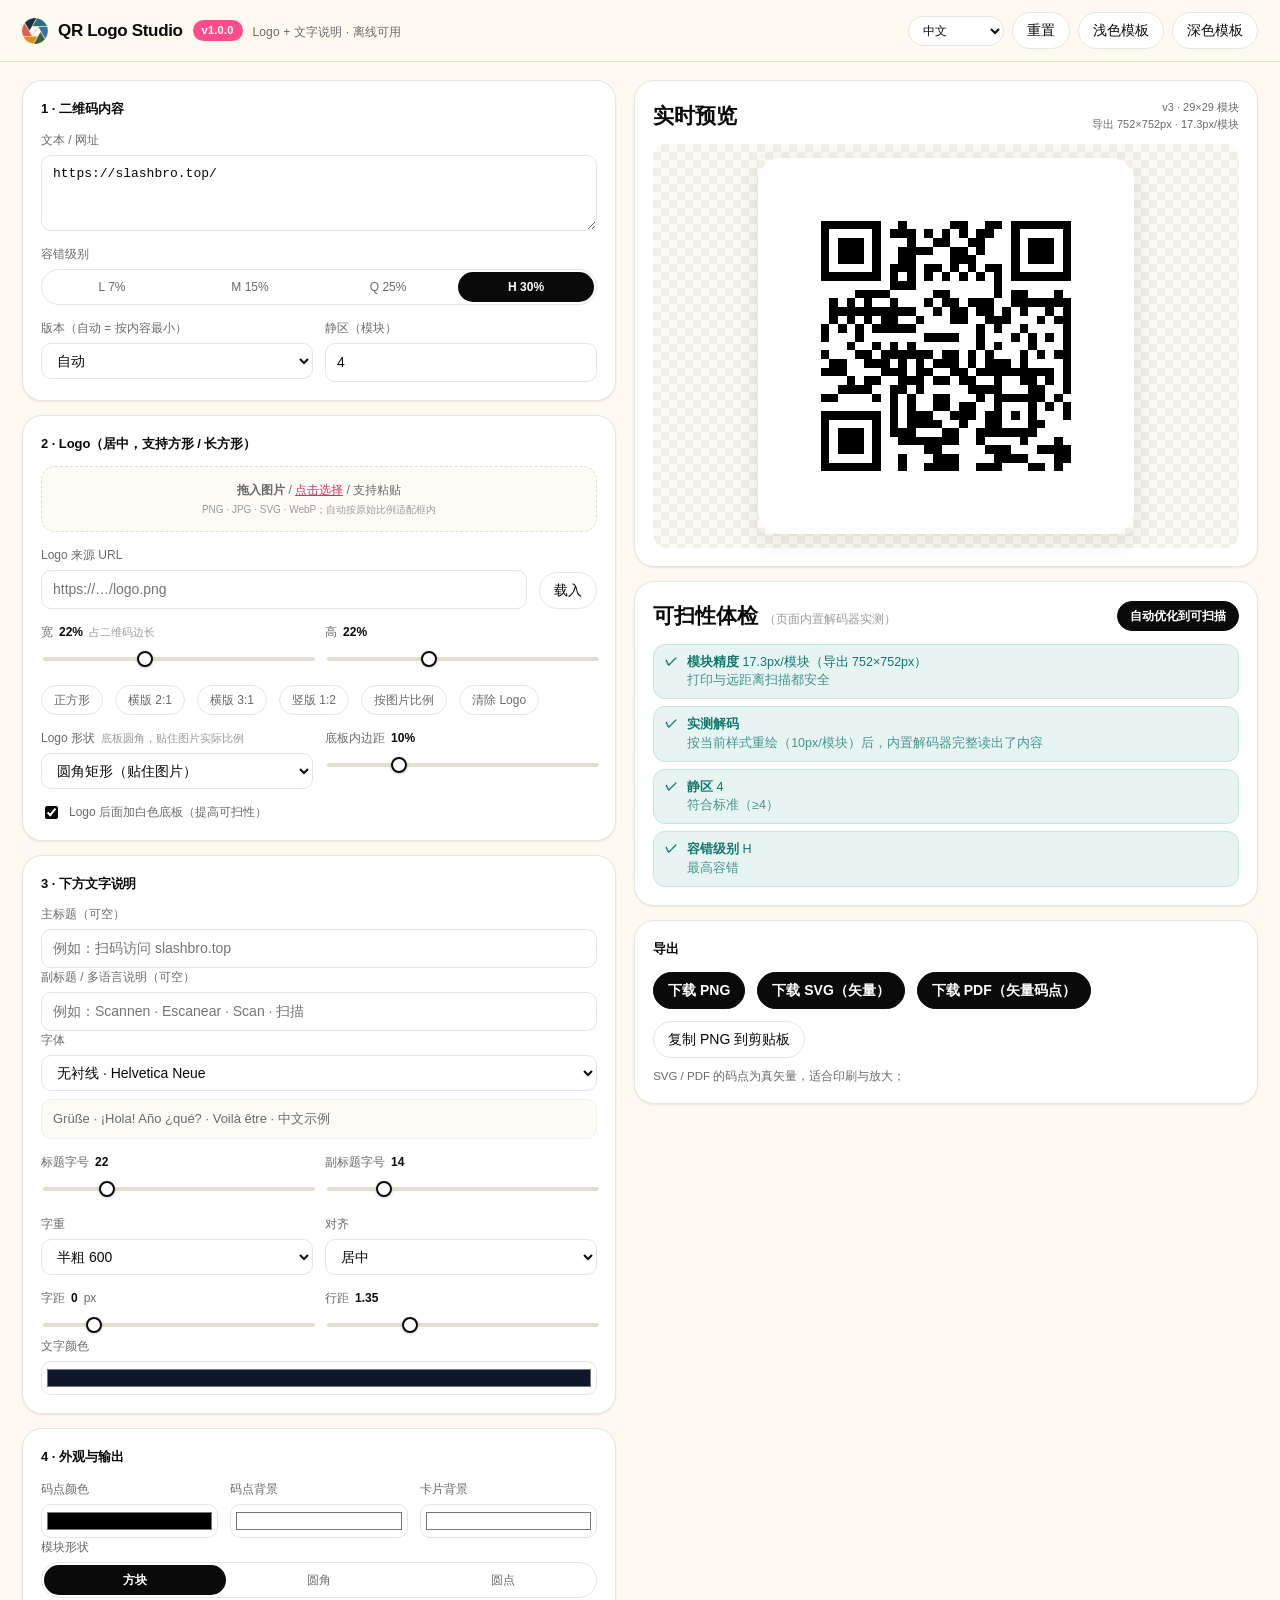
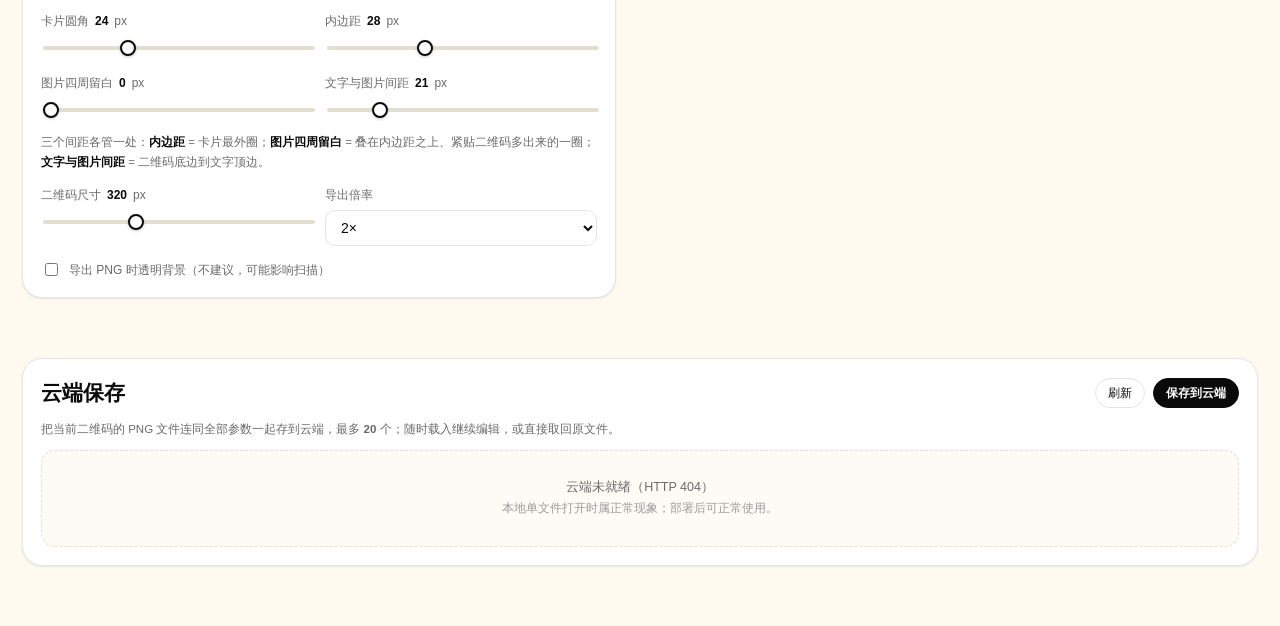
==== commit cee030ac: "界面改用 Clay 设计语言：奶油画布 / 近黑胶囊按钮 / 亮粉点缀 / 20px 圆角卡片" ====
--- a/public/index.html
+++ b/public/index.html
@@ -5,30 +5,64 @@
 <meta name="viewport" content="width=device-width, initial-scale=1">
 <title>QR Logo Studio · 带 Logo 与文字说明的二维码生成器</title>
 <link rel="icon" type="image/png" href="[data-uri]">
-<style>*, *::before, *::after { box-sizing: border-box; }
+<style>/* =========================================================================
+ * QR Logo Studio · 界面主题
+ * 设计语言取自 design.slashbro.top/#brand=clay
+ *   奶油底 #fffaf0 · 近黑主按钮 #0a0a0a · 亮粉点缀 #ff4d8b
+ *   Inter 风重标题（紧字距）· 20px 圆角卡片 · 胶囊按钮 · 大量留白
+ * ========================================================================= */
+*, *::before, *::after { box-sizing: border-box; }
 :root {
-  --bg: #f6f7f9;
+  /* 画布与面板 */
+  --bg: #fffaf0;            /* Clay：奶油色画布，区别于冷灰的竞品站 */
   --panel: #ffffff;
-  --line: #e4e7ec;
-  --line-strong: #d0d5dd;
-  --text: #101828;
-  --muted: #667085;
-  --accent: #4f46e5;
-  --accent-soft: #eef2ff;
-  --ok: #12805c;
-  --ok-soft: #e9f7f1;
-  --warn: #b54708;
-  --warn-soft: #fef4e6;
-  --bad: #b42318;
-  --bad-soft: #fdecea;
-  --radius: 12px;
-  --shadow: 0 1px 2px rgba(16, 24, 40, .06), 0 1px 3px rgba(16, 24, 40, .04);
+  --surface: #faf5e8;       /* Clay surface */
+  --tint: #fdfbf5;          /* 比 surface 更浅，做输入区/缩略图底 */
+
+  /* 线 */
+  --line: #f0f0f0;          /* hairline-soft */
+  --line-strong: #e5e5e5;   /* hairline */
+  --line-warm: #e2ded2;     /* 偶尔需要比 hairline 深一档的暖灰 */
+
+  /* 文字 */
+  --text: #0a0a0a;          /* ink */
+  --body: #3a3a3a;
+  --muted: #6a6a6a;
+  --muted-soft: #9a9a9a;
+
+  /* 主操作 = 近黑（Clay 的 CTA 就是黑的） */
+  --accent: #0a0a0a;
+  --accent-hover: #1f1f1f;
+  --accent-soft: #f4f1e8;
+
+  /* 品牌电压 = 亮粉，只做点缀 */
+  --pink: #ff4d8b;
+  --pink-deep: #d6336c;
+  --pink-soft: #ffeaf1;
+
+  /* 状态色：取 Clay 六色卡里的深青 / 赭石 / 玫红 */
+  --ok: #0f766e;
+  --ok-soft: #e7f4f1;
+  --ok-line: #c6e3dd;
+  --warn: #b45309;
+  --warn-soft: #fdf3e3;
+  --warn-line: #f3e0c1;
+  --bad: #d6336c;
+  --bad-soft: #ffeaf1;
+  --bad-line: #f8cddd;
+
+  --radius: 20px;           /* Clay card radius */
+  --radius-btn: 9999px;     /* Clay button radius = 胶囊 */
+  --radius-field: 10px;
+  --shadow: 0 1px 2px rgba(23, 23, 19, .05), 0 1px 3px rgba(23, 23, 19, .04);
+  --shadow-lift: 0 6px 24px rgba(23, 23, 19, .10);
 }
 html, body { margin: 0; padding: 0; }
 body {
   background: var(--bg);
   color: var(--text);
-  font: 14px/1.5 -apple-system, BlinkMacSystemFont, "SF Pro Text", "PingFang SC", "Helvetica Neue", Arial, sans-serif;
+  font: 14px/1.5 Inter, ui-sans-serif, -apple-system, BlinkMacSystemFont, "SF Pro Text",
+        "Segoe UI", "PingFang SC", "Helvetica Neue", Arial, sans-serif;
   -webkit-font-smoothing: antialiased;
 }
 
@@ -36,27 +70,28 @@
 .topbar {
   position: sticky; top: 0; z-index: 20;
   display: flex; align-items: center; justify-content: space-between; gap: 16px;
-  padding: 12px 22px; background: rgba(255, 255, 255, .86);
+  padding: 12px 22px; background: rgba(255, 250, 240, .88);
   backdrop-filter: saturate(180%) blur(12px);
-  border-bottom: 1px solid var(--line);
+  border-bottom: 1px solid var(--line-warm);
 }
 .brand { display: flex; align-items: baseline; gap: 10px; }
 .brand-icon { width: 26px; height: 26px; align-self: center; display: block; flex: 0 0 auto; }
-.brand h1 { font-size: 16px; margin: 0; letter-spacing: -.01em; }
+.brand h1 { font-size: 17px; margin: 0; font-weight: 700; letter-spacing: -.02em; }
 /* 品牌图标本身是透明底的圆形标，不需要再套圆角或底色 */
 .brand .ver {
-  font-size: 11px; font-weight: 600; color: var(--accent);
-  background: var(--accent-soft); border: 1px solid #dbd7fb;
-  padding: 1px 7px; border-radius: 999px; align-self: center;
-  font-variant-numeric: tabular-nums; line-height: 1.7; white-space: nowrap;
-}
-.brand .tag { font-size: 12px; color: var(--muted); }
+  font-size: 11px; font-weight: 700; color: #fff; letter-spacing: .02em;
+  background: var(--pink); border: 0;
+  padding: 2px 9px; border-radius: var(--radius-btn); align-self: center;
+  font-variant-numeric: tabular-nums; line-height: 1.6; white-space: nowrap;
+}
+.brand .tag { font-size: 12px; color: var(--muted); letter-spacing: .01em; }
 .topbar-actions { display: flex; gap: 8px; align-items: center; }
 
 /* 语言选择 */
 .lang-sel {
-  width: auto; min-width: 96px; padding: 5px 8px; font-size: 12px;
-  border-radius: 8px; border: 1px solid var(--line-strong); background: #fff; cursor: pointer;
+  width: auto; min-width: 96px; padding: 6px 10px; font-size: 12px;
+  border-radius: var(--radius-btn); border: 1px solid var(--line-strong);
+  background: var(--panel); cursor: pointer; color: var(--text);
 }
 
 /* ---------- 布局 ---------- */
@@ -69,77 +104,83 @@
 
 /* ---------- 卡片 ---------- */
 .card {
-  background: var(--panel); border: 1px solid var(--line); border-radius: var(--radius);
-  padding: 16px; box-shadow: var(--shadow); min-width: 0;
-}
-.card > h2 { font-size: 13px; font-weight: 600; margin: 0 0 12px; color: var(--text); }
+  background: var(--panel); border: 1px solid var(--line-strong); border-radius: var(--radius);
+  padding: 18px; box-shadow: var(--shadow); min-width: 0;
+}
+.card > h2 { font-size: 13px; font-weight: 700; margin: 0 0 12px; color: var(--text); letter-spacing: -.005em; }
 .card > h2:only-child { margin-bottom: 0; }
-h2 em { font-style: normal; font-weight: 400; color: var(--muted); font-size: 12px; }
+h2 em { font-style: normal; font-weight: 400; color: var(--muted-soft); font-size: 12px; }
 
 /* ---------- 表单 ---------- */
-.row { display: flex; gap: 12px; align-items: flex-start; margin-top: 12px; }
+.row { display: flex; gap: 12px; align-items: flex-start; margin-top: 14px; }
 .row.wrap { flex-wrap: wrap; }
 .field { display: flex; flex-direction: column; gap: 6px; min-width: 0; }
 .field.grow { flex: 1 1 0; }
 .field .label { font-size: 12px; color: var(--muted); display: flex; align-items: baseline; gap: 6px; }
-.field .label b { color: var(--text); font-weight: 600; font-variant-numeric: tabular-nums; }
-.field .label em { font-style: normal; font-size: 11px; color: #98a2b3; }
+.field .label b { color: var(--text); font-weight: 700; font-variant-numeric: tabular-nums; }
+.field .label em { font-style: normal; font-size: 11px; color: var(--muted-soft); }
 .self-end { align-self: flex-end; }
 input[type="text"], input[type="url"], input[type="number"], textarea, select {
-  width: 100%; padding: 8px 10px; font: inherit; color: var(--text);
-  background: #fff; border: 1px solid var(--line-strong); border-radius: 8px; outline: none;
+  width: 100%; padding: 8px 11px; font: inherit; color: var(--text);
+  background: #fff; border: 1px solid var(--line-strong); border-radius: var(--radius-field); outline: none;
 }
 textarea { resize: vertical; font-family: ui-monospace, Menlo, monospace; font-size: 13px; }
 input[type="text"]:focus, input[type="url"]:focus, input[type="number"]:focus, textarea:focus, select:focus {
-  border-color: var(--accent); box-shadow: 0 0 0 3px var(--accent-soft);
+  border-color: var(--pink); box-shadow: 0 0 0 3px rgba(255, 77, 139, .16);
 }
 input[type="color"] {
   width: 100%; height: 34px; padding: 3px; background: #fff;
-  border: 1px solid var(--line-strong); border-radius: 8px; cursor: pointer;
+  border: 1px solid var(--line-strong); border-radius: var(--radius-field); cursor: pointer;
 }
 input[type="range"] { width: 100%; -webkit-appearance: none; height: 20px; background: transparent; cursor: pointer; }
-input[type="range"]::-webkit-slider-runnable-track { height: 4px; border-radius: 2px; background: #e4e7ec; }
+input[type="range"]::-webkit-slider-runnable-track { height: 4px; border-radius: 999px; background: var(--line-warm); }
 input[type="range"]::-webkit-slider-thumb {
-  -webkit-appearance: none; width: 15px; height: 15px; margin-top: -5.5px;
+  -webkit-appearance: none; width: 16px; height: 16px; margin-top: -6px;
   border-radius: 50%; background: #fff; border: 2px solid var(--accent);
-  box-shadow: 0 1px 3px rgba(16, 24, 40, .2);
-}
-.check { display: flex; align-items: center; gap: 8px; font-size: 12px; color: var(--muted); margin-top: 12px; }
+  box-shadow: 0 1px 3px rgba(23, 23, 19, .22);
+}
+.check { display: flex; align-items: center; gap: 8px; font-size: 12px; color: var(--muted); margin-top: 14px; }
 .check input { accent-color: var(--accent); }
 
-/* ---------- 按钮 ---------- */
+/* ---------- 按钮：胶囊（Clay button radius = 9999px） ---------- */
 button {
-  font: inherit; cursor: pointer; border-radius: 8px; padding: 7px 12px;
-  border: 1px solid var(--line-strong); background: #fff; color: var(--text);
-  transition: background .12s, border-color .12s, transform .06s;
-}
-button:hover { background: #f9fafb; }
+  font: inherit; cursor: pointer; border-radius: var(--radius-btn); padding: 7px 14px;
+  border: 1px solid var(--line-strong); background: var(--panel); color: var(--text);
+  transition: background .12s, border-color .12s, color .12s, transform .06s;
+}
+button:hover { background: var(--surface); }
 button:active { transform: translateY(1px); }
-button.primary { background: var(--accent); border-color: var(--accent); color: #fff; font-weight: 500; }
-button.primary:hover { background: #4338ca; }
-button.ghost { background: #fff; }
-button.sm { padding: 5px 10px; font-size: 12px; }
-.chip { font-size: 12px; padding: 5px 10px; border-radius: 999px; color: var(--muted); background: #fff; }
-.chip:hover { color: var(--accent); border-color: var(--accent); }
-.segmented { display: flex; border: 1px solid var(--line-strong); border-radius: 8px; overflow: hidden; background: #fff; }
-.segmented button { flex: 1; border: 0; border-right: 1px solid var(--line); border-radius: 0; font-size: 12px; padding: 7px 4px; color: var(--muted); }
-.segmented button:last-child { border-right: 0; }
-.segmented button.on { background: var(--accent-soft); color: var(--accent); font-weight: 600; }
-.link { color: var(--accent); cursor: pointer; text-decoration: underline; }
+button.primary { background: var(--accent); border-color: var(--accent); color: #fff; font-weight: 600; }
+button.primary:hover { background: var(--accent-hover); }
+button.ghost { background: var(--panel); }
+button.sm { padding: 5px 12px; font-size: 12px; }
+.chip {
+  font-size: 12px; padding: 5px 12px; border-radius: var(--radius-btn);
+  color: var(--muted); background: var(--panel);
+}
+.chip:hover { color: var(--text); border-color: var(--accent); }
+.segmented {
+  display: flex; border: 1px solid var(--line-strong); border-radius: var(--radius-btn);
+  overflow: hidden; background: var(--panel); padding: 2px; gap: 2px;
+}
+.segmented button { flex: 1; border: 0; border-radius: var(--radius-btn); font-size: 12px; padding: 6px 4px; color: var(--muted); background: transparent; }
+.segmented button:hover { background: var(--surface); color: var(--text); }
+.segmented button.on { background: var(--accent); color: #fff; font-weight: 600; }
+.link { color: var(--pink-deep); cursor: pointer; text-decoration: underline; }
 
 /* ---------- Logo 拖放 ---------- */
 .drop {
-  position: relative; border: 1.5px dashed var(--line-strong); border-radius: 10px;
-  padding: 14px; text-align: center; background: #fcfcfd; transition: .15s;
-}
-.drop.over { border-color: var(--accent); background: var(--accent-soft); }
+  position: relative; border: 1.5px dashed var(--line-warm); border-radius: 14px;
+  padding: 14px; text-align: center; background: var(--tint); transition: .15s;
+}
+.drop.over { border-color: var(--pink); background: var(--pink-soft); }
 .drop-inner { font-size: 12px; color: var(--muted); display: flex; flex-direction: column; gap: 3px; }
-.drop-inner small { color: #98a2b3; }
+.drop-inner small { color: var(--muted-soft); }
 #logoThumb { display: block; max-width: 100%; max-height: 84px; margin: 0 auto; object-fit: contain; }
 
 .fontsample {
-  margin-top: 8px; padding: 9px 11px; border: 1px solid var(--line); border-radius: 8px;
-  background: #fcfcfd; color: var(--muted); font-size: 13px; overflow-wrap: anywhere;
+  margin-top: 8px; padding: 9px 11px; border: 1px solid var(--line); border-radius: var(--radius-field);
+  background: var(--tint); color: var(--muted); font-size: 13px; overflow-wrap: anywhere;
 }
 
 /* ---------- 预览 ---------- */
@@ -147,73 +188,73 @@
 .preview-head h2 { margin: 0; }
 .preview-meta { font-size: 11px; color: var(--muted); font-variant-numeric: tabular-nums; text-align: right; }
 .canvas-wrap {
-  display: flex; justify-content: center; align-items: center; padding: 14px; border-radius: 10px;
+  display: flex; justify-content: center; align-items: center; padding: 14px; border-radius: 14px;
   background:
-    linear-gradient(45deg, #f1f2f4 25%, transparent 25%, transparent 75%, #f1f2f4 75%) 0 0 / 16px 16px,
-    linear-gradient(45deg, #f1f2f4 25%, transparent 25%, transparent 75%, #f1f2f4 75%) 8px 8px / 16px 16px,
-    #fafafa;
+    linear-gradient(45deg, #f1efe7 25%, transparent 25%, transparent 75%, #f1efe7 75%) 0 0 / 16px 16px,
+    linear-gradient(45deg, #f1efe7 25%, transparent 25%, transparent 75%, #f1efe7 75%) 8px 8px / 16px 16px,
+    var(--tint);
   min-height: 260px;
 }
-#preview { max-width: 100%; height: auto; border-radius: 6px; box-shadow: 0 6px 24px rgba(16, 24, 40, .1); }
+#preview { max-width: 100%; height: auto; border-radius: 8px; box-shadow: var(--shadow-lift); }
 
 /* ---------- 体检 ---------- */
 .checks { list-style: none; margin: 0; padding: 0; display: flex; flex-direction: column; gap: 7px; }
 .checks li {
   display: flex; gap: 9px; align-items: flex-start; font-size: 12.5px;
-  padding: 8px 10px; border-radius: 8px; background: #fafafa; border: 1px solid var(--line);
+  padding: 8px 11px; border-radius: 12px; background: var(--tint); border: 1px solid var(--line);
 }
 .checks li .ic { flex: 0 0 auto; font-weight: 700; line-height: 1.35; }
-.checks li.ok { background: var(--ok-soft); border-color: #cdece0; color: #0b6b4c; }
-.checks li.warn { background: var(--warn-soft); border-color: #fadfc0; color: #8a3d06; }
-.checks li.bad { background: var(--bad-soft); border-color: #f6d5d1; color: #98221a; }
-.checks li.info { background: #f7f8fa; }
-.checks li .txt b { font-weight: 600; }
+.checks li.ok { background: var(--ok-soft); border-color: var(--ok-line); color: var(--ok); }
+.checks li.warn { background: var(--warn-soft); border-color: var(--warn-line); color: var(--warn); }
+.checks li.bad { background: var(--bad-soft); border-color: var(--bad-line); color: var(--bad); }
+.checks li .txt b { font-weight: 700; }
 .note { font-size: 11.5px; color: var(--muted); margin: 10px 0 0; }
 .note:empty { display: none; }
 .spacing-note { line-height: 1.75; }
-.spacing-note b { color: var(--text); font-weight: 600; }
+.spacing-note b { color: var(--text); font-weight: 700; }
 
 /* ---------- 云端保存 ---------- */
 .cloud-wrap { padding: 0 22px 60px; max-width: 1500px; margin: 0 auto; }
 .cloud-head-actions { display: flex; gap: 8px; }
-.cloud-status { color: var(--accent); }
-.cloud-count-full, #cloudCount.full { color: var(--bad); font-weight: 600; }
+.cloud-status { color: var(--pink-deep); }
+.cloud-count-full, #cloudCount.full { color: var(--bad); font-weight: 700; }
 .cloud-list {
   display: grid; gap: 10px; margin-top: 12px;
   grid-template-columns: repeat(auto-fill, minmax(196px, 1fr));
 }
 .cloud-empty {
   grid-column: 1 / -1; padding: 26px 16px; text-align: center; font-size: 12.5px; color: var(--muted);
-  border: 1.5px dashed var(--line-strong); border-radius: 10px; background: #fcfcfd; line-height: 1.7;
-}
-.cloud-empty span { font-size: 11.5px; color: #98a2b3; }
+  border: 1.5px dashed var(--line-warm); border-radius: 14px; background: var(--tint); line-height: 1.7;
+}
+.cloud-empty span { font-size: 11.5px; color: var(--muted-soft); }
 .cloud-item {
   display: flex; flex-direction: column; gap: 8px; padding: 10px; min-width: 0;
-  border: 1px solid var(--line); border-radius: 10px; background: #fff; transition: .15s;
-}
-.cloud-item:hover { border-color: var(--line-strong); box-shadow: var(--shadow); }
-.cloud-item.active { border-color: var(--accent); background: var(--accent-soft); }
+  border: 1px solid var(--line-strong); border-radius: 14px; background: var(--panel); transition: .15s;
+}
+.cloud-item:hover { border-color: var(--line-warm); box-shadow: var(--shadow); }
+.cloud-item.active { border-color: var(--pink); background: var(--pink-soft); }
 .ci-thumb {
   display: flex; align-items: center; justify-content: center; height: 116px; overflow: hidden;
-  border-radius: 7px; background: #f7f8fa; border: 1px solid var(--line);
+  border-radius: 10px; background: var(--tint); border: 1px solid var(--line);
 }
 .ci-thumb img { max-width: 100%; max-height: 100%; object-fit: contain; }
-.ci-thumb span { font-size: 11.5px; color: #98a2b3; }
+.ci-thumb span { font-size: 11.5px; color: var(--muted-soft); }
 .ci-body { display: flex; flex-direction: column; gap: 5px; min-width: 0; }
 .ci-name {
-  font-size: 13px; font-weight: 600; white-space: nowrap; overflow: hidden; text-overflow: ellipsis;
+  font-size: 13px; font-weight: 700; white-space: nowrap; overflow: hidden; text-overflow: ellipsis;
+  letter-spacing: -.005em;
 }
 .ci-meta { font-size: 11px; color: var(--muted); font-variant-numeric: tabular-nums; }
 .ci-actions { display: flex; gap: 6px; }
-.ci-actions .mini { flex: 1; padding: 4px 6px; font-size: 11.5px; border-radius: 6px; }
-.ci-actions .mini.danger { color: var(--bad); border-color: #f0cfcb; }
+.ci-actions .mini { flex: 1; padding: 4px 8px; font-size: 11.5px; border-radius: var(--radius-btn); }
+.ci-actions .mini.danger { color: var(--bad); border-color: var(--bad-line); }
 .ci-actions .mini.danger:hover { background: var(--bad-soft); }
 
 /* ---------- Toast ---------- */
 .toast {
   position: fixed; left: 50%; bottom: 28px; transform: translateX(-50%) translateY(10px);
-  background: #101828; color: #fff; font-size: 13px; padding: 10px 16px; border-radius: 10px;
-  box-shadow: 0 8px 30px rgba(16, 24, 40, .28); z-index: 60; opacity: 0; transition: .2s;
+  background: var(--accent); color: #fff; font-size: 13px; padding: 10px 18px; border-radius: var(--radius-btn);
+  box-shadow: 0 8px 30px rgba(23, 23, 19, .26); z-index: 60; opacity: 0; transition: .2s;
 }
 .toast.show { opacity: 1; transform: translateX(-50%) translateY(0); }
 
@@ -430,7 +471,7 @@
           <input type="range" id="textGap" min="0" max="120" step="1" value="21">
         </label>
       </div>
-      <p class="note spacing-note" data-i18n="spacingNote"></p>
+      <p class="note spacing-note" data-i18n-html="spacingNote"></p>
       <div class="row">
         <label class="field grow">
           <span class="label"><span data-i18n="qrSize"></span> <b id="qsVal">320</b>px</span>
@@ -3284,11 +3325,13 @@
   return s;
 }
 
-/** 把 [data-i18n] / [data-i18n-ph] / [data-i18n-title] 填进去 */
+/** 把 [data-i18n] / [data-i18n-html] / [data-i18n-ph] / [data-i18n-title] 填进去 */
 function applyStaticText() {
   document.documentElement.lang = HTML_LANG[LANG] || 'en';
   document.title = t('docTitle');
   document.querySelectorAll('[data-i18n]').forEach(el => { el.textContent = t(el.dataset.i18n); });
+  // 文案里带 <b> 等标记的用这个（只有我们自己的字典会进来，不是用户输入）
+  document.querySelectorAll('[data-i18n-html]').forEach(el => { el.innerHTML = t(el.dataset.i18nHtml); });
   document.querySelectorAll('[data-i18n-ph]').forEach(el => { el.placeholder = t(el.dataset.i18nPh); });
   document.querySelectorAll('[data-i18n-title]').forEach(el => { el.title = t(el.dataset.i18nTitle); });
 }
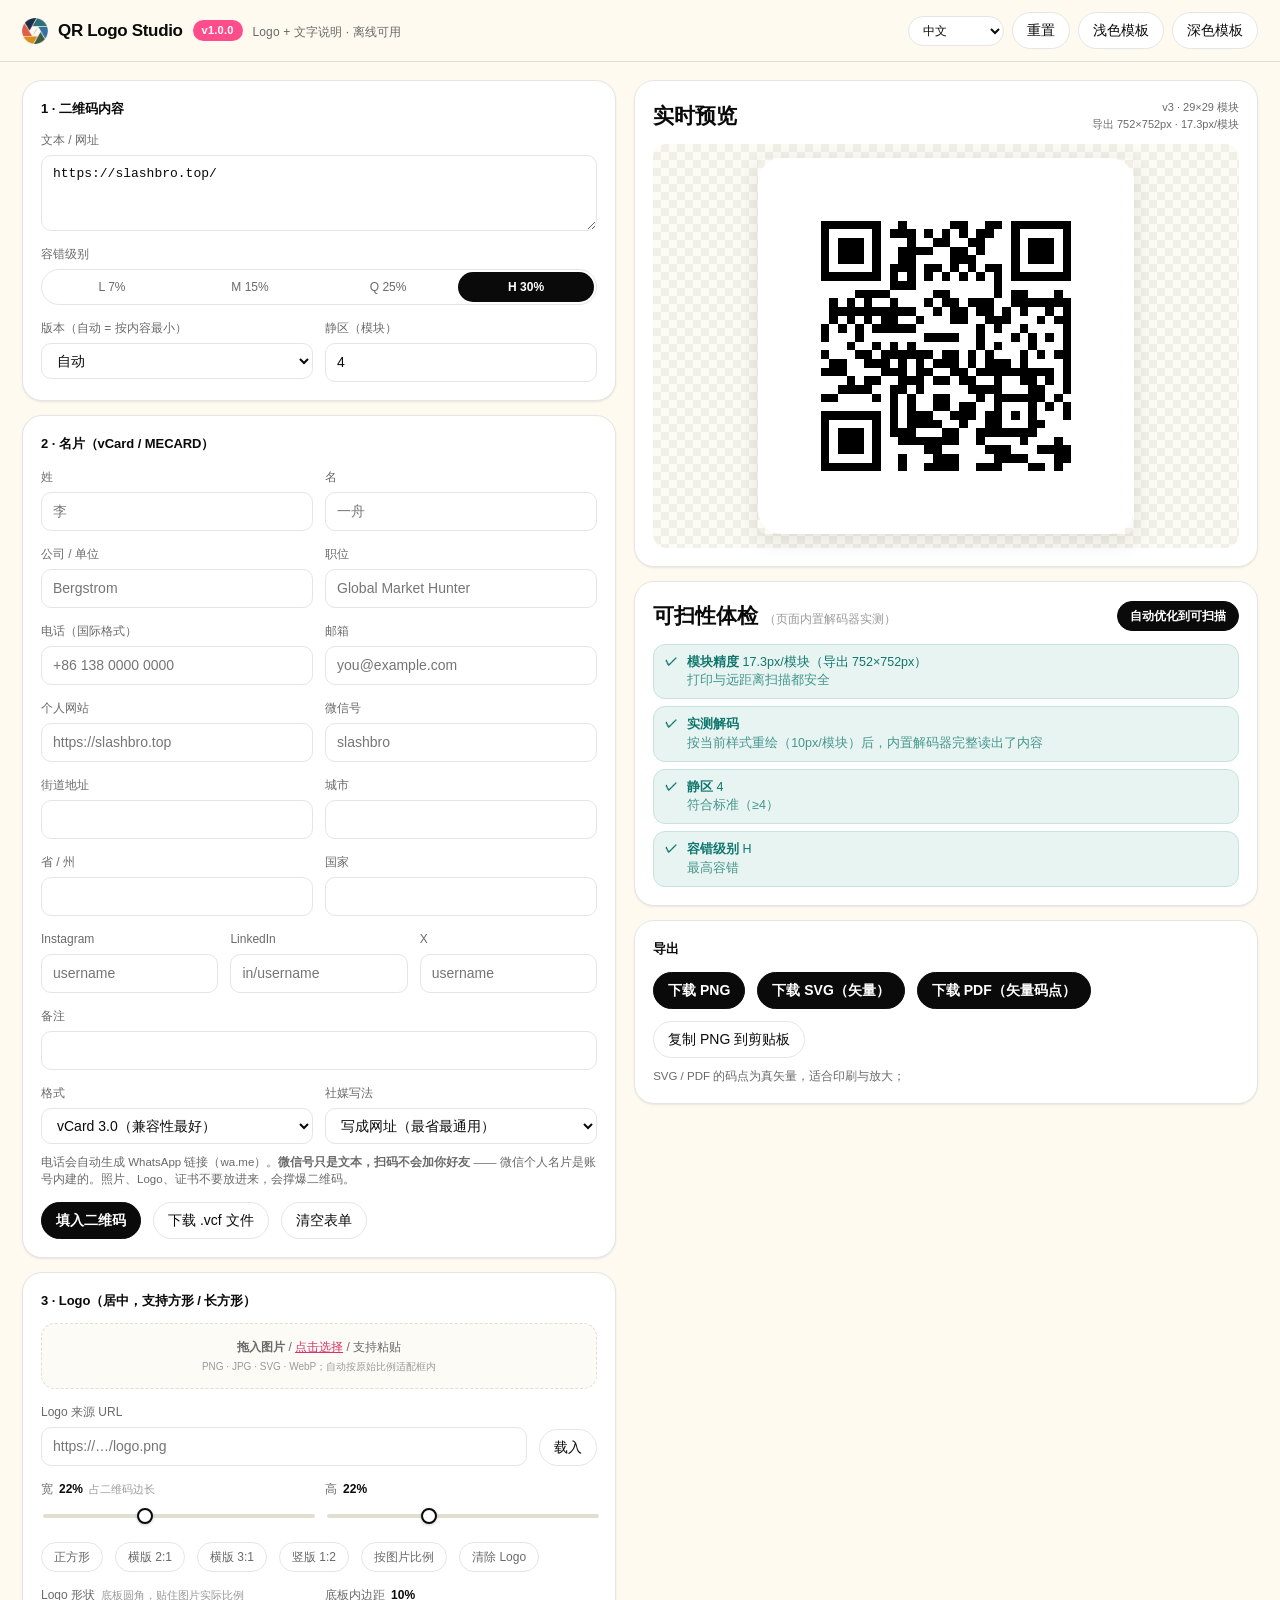
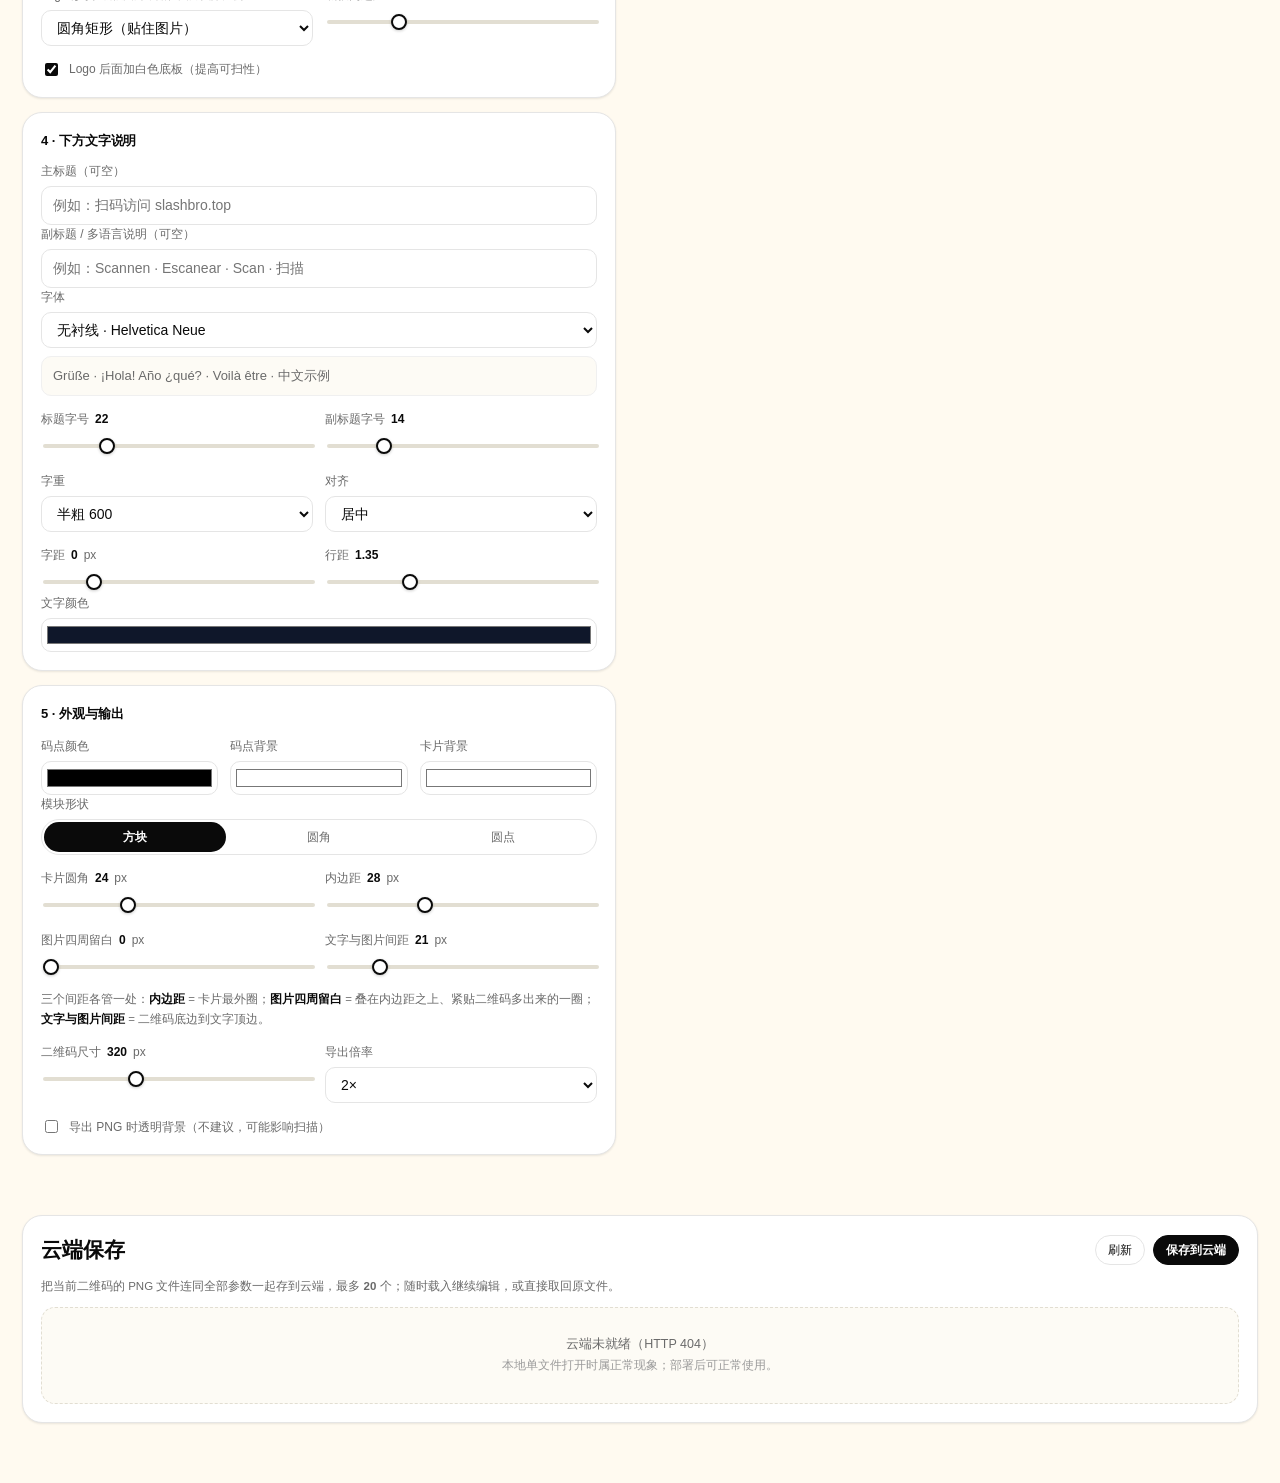
==== commit e7afca1c: "P0：名片生成器（vCard 3.0/4.0 + MECARD + .vcf 下载），按模块数自动定二维码尺寸" ====
--- a/public/index.html
+++ b/public/index.html
@@ -210,6 +210,7 @@
 .checks li .txt b { font-weight: 700; }
 .note { font-size: 11.5px; color: var(--muted); margin: 10px 0 0; }
 .note:empty { display: none; }
+.note.bad-note { color: var(--bad); font-weight: 600; }
 .spacing-note { line-height: 1.75; }
 .spacing-note b { color: var(--text); font-weight: 700; }
 
@@ -310,6 +311,114 @@
           <input type="number" id="quiet" value="4" min="0" max="10" step="1">
         </label>
       </div>
+    </div>
+
+    <div class="card vcard-card">
+      <h2 data-i18n="h.vcard"></h2>
+      <div class="row">
+        <label class="field grow">
+          <span class="label" data-i18n="vc.last"></span>
+          <input type="text" id="vcLast" data-i18n-ph="vc.lastPh">
+        </label>
+        <label class="field grow">
+          <span class="label" data-i18n="vc.first"></span>
+          <input type="text" id="vcFirst" data-i18n-ph="vc.firstPh">
+        </label>
+      </div>
+      <div class="row">
+        <label class="field grow">
+          <span class="label" data-i18n="vc.org"></span>
+          <input type="text" id="vcOrg" data-i18n-ph="vc.orgPh">
+        </label>
+        <label class="field grow">
+          <span class="label" data-i18n="vc.title"></span>
+          <input type="text" id="vcTitle" data-i18n-ph="vc.titlePh">
+        </label>
+      </div>
+      <div class="row">
+        <label class="field grow">
+          <span class="label" data-i18n="vc.phone"></span>
+          <input type="text" id="vcPhone" data-i18n-ph="vc.phonePh">
+        </label>
+        <label class="field grow">
+          <span class="label" data-i18n="vc.email"></span>
+          <input type="text" id="vcEmail" data-i18n-ph="vc.emailPh">
+        </label>
+      </div>
+      <div class="row">
+        <label class="field grow">
+          <span class="label" data-i18n="vc.url"></span>
+          <input type="text" id="vcUrl" data-i18n-ph="vc.urlPh">
+        </label>
+        <label class="field grow">
+          <span class="label" data-i18n="vc.wechat"></span>
+          <input type="text" id="vcWechat" data-i18n-ph="vc.wechatPh">
+        </label>
+      </div>
+      <div class="row">
+        <label class="field grow">
+          <span class="label" data-i18n="vc.addr"></span>
+          <input type="text" id="vcAddr">
+        </label>
+        <label class="field grow">
+          <span class="label" data-i18n="vc.city"></span>
+          <input type="text" id="vcCity">
+        </label>
+      </div>
+      <div class="row">
+        <label class="field grow">
+          <span class="label" data-i18n="vc.region"></span>
+          <input type="text" id="vcRegion">
+        </label>
+        <label class="field grow">
+          <span class="label" data-i18n="vc.country"></span>
+          <input type="text" id="vcCountry">
+        </label>
+      </div>
+      <div class="row">
+        <label class="field grow">
+          <span class="label">Instagram</span>
+          <input type="text" id="vcInstagram" placeholder="username">
+        </label>
+        <label class="field grow">
+          <span class="label">LinkedIn</span>
+          <input type="text" id="vcLinkedin" placeholder="in/username">
+        </label>
+        <label class="field grow">
+          <span class="label">X</span>
+          <input type="text" id="vcX" placeholder="username">
+        </label>
+      </div>
+      <div class="row">
+        <label class="field grow">
+          <span class="label" data-i18n="vc.note"></span>
+          <input type="text" id="vcNote">
+        </label>
+      </div>
+      <div class="row">
+        <label class="field grow">
+          <span class="label" data-i18n="vc.version"></span>
+          <select id="vcVersion">
+            <option value="3.0" data-i18n="vc.ver30"></option>
+            <option value="4.0" data-i18n="vc.ver40"></option>
+            <option value="mecard" data-i18n="vc.verMecard"></option>
+          </select>
+        </label>
+        <label class="field grow">
+          <span class="label" data-i18n="vc.socialMode"></span>
+          <select id="vcSocialMode">
+            <option value="url" data-i18n="vc.modeUrl"></option>
+            <option value="profile" data-i18n="vc.modeProfile"></option>
+          </select>
+        </label>
+      </div>
+      <p class="note" data-i18n-html="vc.hint"></p>
+      <div class="row wrap">
+        <button id="btnVcApply" class="primary" data-i18n="vc.apply"></button>
+        <button id="btnVcFile" class="ghost" data-i18n="vc.download"></button>
+        <button id="btnVcClear" class="ghost" data-i18n="vc.clear"></button>
+      </div>
+      <p class="note" id="vcInfo"></p>
     </div>
 
     <div class="card">
@@ -2862,7 +2971,33 @@
     versionItem: 'v{v}（{n} 模块）',
     quiet: '静区（模块）',
 
-    'h.logo': '2 · Logo（居中，支持方形 / 长方形）',
+        'h.vcard': '2 · 名片（vCard / MECARD）',
+    'vc.last': '姓', 'vc.lastPh': '李', 'vc.first': '名', 'vc.firstPh': '一舟',
+    'vc.org': '公司 / 单位', 'vc.orgPh': 'Bergstrom',
+    'vc.title': '职位', 'vc.titlePh': 'Global Market Hunter',
+    'vc.phone': '电话（国际格式）', 'vc.phonePh': '+86 138 0000 0000',
+    'vc.email': '邮箱', 'vc.emailPh': 'you@example.com',
+    'vc.url': '个人网站', 'vc.urlPh': 'https://slashbro.top',
+    'vc.wechat': '微信号', 'vc.wechatPh': 'slashbro',
+    'vc.addr': '街道地址', 'vc.city': '城市', 'vc.region': '省 / 州', 'vc.country': '国家',
+    'vc.note': '备注',
+    'vc.version': '格式', 'vc.socialMode': '社媒写法',
+    'vc.ver30': 'vCard 3.0（兼容性最好）',
+    'vc.ver40': 'vCard 4.0（RFC 标准）',
+    'vc.verMecard': 'MECARD（仅安卓）',
+    'vc.modeUrl': '写成网址（最省最通用）',
+    'vc.modeProfile': '写成社交账号（通讯录里分类显示）',
+    'vc.hint': '电话会自动生成 WhatsApp 链接（wa.me）。<b>微信号只是文本，扫码不会加你好友</b> —— 微信个人名片是账号内建的。照片、Logo、证书不要放进来，会撑爆二维码。',
+    'vc.apply': '填入二维码',
+    'vc.download': '下载 .vcf 文件',
+    'vc.clear': '清空表单',
+    'vc.empty': '至少填姓名和一个联系方式',
+    'vc.applied': '已填入：{n} 字节 · v{v} · 建议二维码 ≥ {size}px',
+    'vc.tooSmall': '当前二维码 {from}px 偏小，已自动调到 {to}px',
+    'vc.tooBig': '内容 {n} 字节过大，二维码撑不下：请精简字段',
+    'vc.dlOk': '已下载 {name}.vcf',
+    'vc.hintSize': '名片码比网址码密很多，尺寸要更大才扫得出来',
+'h.logo': '3 · Logo（居中，支持方形 / 长方形）',
     'drop.drag': '拖入图片', 'drop.pick': '点击选择', 'drop.paste': '支持粘贴',
     'drop.formats': 'PNG · JPG · SVG · WebP；自动按原始比例适配框内',
     logoUrl: 'Logo 来源 URL',
@@ -2882,7 +3017,7 @@
     platePad: '底板内边距',
     plate: 'Logo 后面加白色底板（提高可扫性）',
 
-    'h.text': '3 · 下方文字说明',
+    'h.text': '4 · 下方文字说明',
     titleField: '主标题（可空）', subField: '副标题 / 多语言说明（可空）',
     titlePh: '例如：扫码访问 slashbro.top', subPh: '例如：Scannen · Escanear · Scan · 扫描',
     font: '字体',
@@ -2895,7 +3030,7 @@
     textGap: '文字与图片间距', imagePad: '图片四周留白',
     spacingNote: '三个间距各管一处：<b>内边距</b> = 卡片最外圈；<b>图片四周留白</b> = 叠在内边距之上、紧贴二维码多出来的一圈；<b>文字与图片间距</b> = 二维码底边到文字顶边。',
 
-    'h.appearance': '4 · 外观与输出',
+    'h.appearance': '5 · 外观与输出',
     fgColor: '码点颜色', bgColor: '码点背景', cardColor: '卡片背景',
     moduleShape: '模块形状',
     'dot.square': '方块', 'dot.round': '圆角', 'dot.dots': '圆点',
@@ -3011,7 +3146,33 @@
     versionItem: 'v{v} ({n} modules)',
     quiet: 'Quiet zone (modules)',
 
-    'h.logo': '2 · Logo (centered, square or landscape)',
+        'h.vcard': '2 · Business card (vCard / MECARD)',
+    'vc.last': 'Last name', 'vc.lastPh': 'Li', 'vc.first': 'First name', 'vc.firstPh': 'Ray',
+    'vc.org': 'Company', 'vc.orgPh': 'Bergstrom',
+    'vc.title': 'Title', 'vc.titlePh': 'Global Market Hunter',
+    'vc.phone': 'Phone (international)', 'vc.phonePh': '+86 138 0000 0000',
+    'vc.email': 'Email', 'vc.emailPh': 'you@example.com',
+    'vc.url': 'Website', 'vc.urlPh': 'https://example.com',
+    'vc.wechat': 'WeChat ID', 'vc.wechatPh': 'yourid',
+    'vc.addr': 'Street', 'vc.city': 'City', 'vc.region': 'State / Province', 'vc.country': 'Country',
+    'vc.note': 'Note',
+    'vc.version': 'Format', 'vc.socialMode': 'Social links',
+    'vc.ver30': 'vCard 3.0 (best compatibility)',
+    'vc.ver40': 'vCard 4.0 (RFC standard)',
+    'vc.verMecard': 'MECARD (Android only)',
+    'vc.modeUrl': 'As plain URLs (smallest, works everywhere)',
+    'vc.modeProfile': 'As social profiles (grouped in contacts)',
+    'vc.hint': 'The phone number becomes a WhatsApp link (wa.me) automatically. <b>A WeChat ID is just text — scanning will not add you as a contact.</b> Never put photos, logos or certificates in here; they blow past QR capacity.',
+    'vc.apply': 'Fill into QR',
+    'vc.download': 'Download .vcf',
+    'vc.clear': 'Clear form',
+    'vc.empty': 'Fill in at least a name and one contact method',
+    'vc.applied': 'Filled in: {n} bytes · v{v} · QR ≥ {size}px recommended',
+    'vc.tooSmall': 'Current QR {from}px is too small — raised it to {to}px',
+    'vc.tooBig': '{n} bytes is too much for a QR code — trim some fields',
+    'vc.dlOk': 'Downloaded {name}.vcf',
+    'vc.hintSize': 'Card codes are much denser than URL codes, so they need a bigger QR to scan',
+'h.logo': '3 · Logo (centered, square or landscape)',
     'drop.drag': 'Drop an image', 'drop.pick': 'click to choose', 'drop.paste': 'or paste',
     'drop.formats': 'PNG · JPG · SVG · WebP — scaled to fit the box at its own ratio',
     logoUrl: 'Logo source URL',
@@ -3031,7 +3192,7 @@
     platePad: 'Plate padding',
     plate: 'Add a white plate behind the logo (improves scan reliability)',
 
-    'h.text': '3 · Caption below',
+    'h.text': '4 · Caption below',
     titleField: 'Main title (optional)', subField: 'Subtitle / multilingual note (optional)',
     titlePh: 'e.g. Scan to visit slashbro.top', subPh: 'e.g. Scan · Escanear · Scannen',
     font: 'Font',
@@ -3044,7 +3205,7 @@
     textGap: 'Gap between QR and text', imagePad: 'Padding around the QR',
     spacingNote: 'Three separate spacings: <b>card padding</b> = the outer margin; <b>padding around the QR</b> = an extra ring hugging the QR, added on top of card padding; <b>gap between QR and text</b> = from the bottom of the QR to the top of the text.',
 
-    'h.appearance': '4 · Appearance & output',
+    'h.appearance': '5 · Appearance & output',
     fgColor: 'Module color', bgColor: 'Module background', cardColor: 'Card background',
     moduleShape: 'Module shape',
     'dot.square': 'Square', 'dot.round': 'Rounded', 'dot.dots': 'Dots',
@@ -3159,7 +3320,33 @@
     versionItem: 'v{v} ({n} módulos)',
     quiet: 'Zona silenciosa (módulos)',
 
-    'h.logo': '2 · Logo (centrado, cuadrado o apaisado)',
+        'h.vcard': '2 · Tarjeta de contacto (vCard / MECARD)',
+    'vc.last': 'Apellido', 'vc.lastPh': 'Li', 'vc.first': 'Nombre', 'vc.firstPh': 'Ray',
+    'vc.org': 'Empresa', 'vc.orgPh': 'Bergstrom',
+    'vc.title': 'Cargo', 'vc.titlePh': 'Global Market Hunter',
+    'vc.phone': 'Teléfono (internacional)', 'vc.phonePh': '+86 138 0000 0000',
+    'vc.email': 'Correo', 'vc.emailPh': 'tu@ejemplo.com',
+    'vc.url': 'Sitio web', 'vc.urlPh': 'https://ejemplo.com',
+    'vc.wechat': 'ID de WeChat', 'vc.wechatPh': 'tuid',
+    'vc.addr': 'Dirección', 'vc.city': 'Ciudad', 'vc.region': 'Provincia / Estado', 'vc.country': 'País',
+    'vc.note': 'Nota',
+    'vc.version': 'Formato', 'vc.socialMode': 'Enlaces sociales',
+    'vc.ver30': 'vCard 3.0 (máxima compatibilidad)',
+    'vc.ver40': 'vCard 4.0 (estándar RFC)',
+    'vc.verMecard': 'MECARD (solo Android)',
+    'vc.modeUrl': 'Como URLs simples (más pequeño, universal)',
+    'vc.modeProfile': 'Como perfiles sociales (agrupados en contactos)',
+    'vc.hint': 'El teléfono se convierte automáticamente en un enlace de WhatsApp (wa.me). <b>El ID de WeChat es solo texto: escanearlo no te añade como contacto.</b> Nunca pongas fotos, logotipos ni certificados: superan la capacidad del QR.',
+    'vc.apply': 'Meter en el QR',
+    'vc.download': 'Descargar .vcf',
+    'vc.clear': 'Limpiar formulario',
+    'vc.empty': 'Rellena al menos un nombre y un método de contacto',
+    'vc.applied': 'Rellenado: {n} bytes · v{v} · QR ≥ {size}px recomendado',
+    'vc.tooSmall': 'El QR actual de {from}px es pequeño — ajustado a {to}px',
+    'vc.tooBig': '{n} bytes exceden la capacidad de un QR — recorta campos',
+    'vc.dlOk': 'Descargado {name}.vcf',
+    'vc.hintSize': 'Los códigos de tarjeta son mucho más densos que los de URL: necesitan un QR más grande para leerse',
+'h.logo': '3 · Logo (centrado, cuadrado o apaisado)',
     'drop.drag': 'Arrastra una imagen', 'drop.pick': 'haz clic para elegir', 'drop.paste': 'o pega',
     'drop.formats': 'PNG · JPG · SVG · WebP — se ajusta al marco conservando su proporción',
     logoUrl: 'URL de origen del logo',
@@ -3179,7 +3366,7 @@
     platePad: 'Margen de la placa',
     plate: 'Añadir una placa blanca detrás del logo (mejora la lectura)',
 
-    'h.text': '3 · Texto inferior',
+    'h.text': '4 · Texto inferior',
     titleField: 'Título principal (opcional)', subField: 'Subtítulo / nota multilingüe (opcional)',
     titlePh: 'p. ej. Escanea para visitar slashbro.top', subPh: 'p. ej. Escanea · Scan · Scannen',
     font: 'Tipografía',
@@ -3192,7 +3379,7 @@
     textGap: 'Espacio entre QR y texto', imagePad: 'Margen alrededor del QR',
     spacingNote: 'Tres márgenes independientes: <b>margen interior</b> = el borde exterior de la tarjeta; <b>margen alrededor del QR</b> = un aro extra pegado al QR que se suma al margen interior; <b>espacio entre QR y texto</b> = desde el borde inferior del QR hasta el borde superior del texto.',
 
-    'h.appearance': '4 · Apariencia y salida',
+    'h.appearance': '5 · Apariencia y salida',
     fgColor: 'Color de los módulos', bgColor: 'Fondo de los módulos', cardColor: 'Fondo de la tarjeta',
     moduleShape: 'Forma de los módulos',
     'dot.square': 'Cuadrado', 'dot.round': 'Redondeado', 'dot.dots': 'Puntos',
@@ -4089,6 +4276,160 @@
 }
 
 /* =========================================================================
+ * QR Logo Studio · 名片（vCard / MECARD）生成器
+ *
+ * 格式要点（都踩过，别改）：
+ *  - 每行结尾必须是 CRLF（\r\n），纯 LF 不合规
+ *  - 非结构化文本里 \ , ; 要转义，\n 表示换行
+ *  - N / ADR 是「分号分隔的结构化」字段，里面的分号不能转义（转了就解析错），
+ *    所以只转义 \ 和 , —— 姓名里真有分号只能换写法
+ *  - 社媒：SOCIALPROFILE 是 vCard 4.0 才有的标准属性（RFC 7095，2015）；
+ *    3.0 只有 Apple 的私有扩展 X-SOCIALPROFILE（Apple 通讯录自己导出的就是它）
+ *  - 微信没有 wa.me 那种唤起链接，vCard 只能存微信号文本，点了不会加好友
+ * ========================================================================= */
+
+const CRLF = '\r\n';
+
+/** 文本字段转义：反斜杠、逗号、分号、换行 */
+function vcText(v) {
+  return String(v == null ? '' : v)
+    .replace(/\\/g, '\\\\')
+    .replace(/;/g, '\\;')
+    .replace(/,/g, '\\,')
+    .replace(/\r\n|\r|\n/g, '\\n');
+}
+
+/** 结构化字段的单个分段：只转义反斜杠和逗号（分号是分隔符，不能转） */
+function vcComp(v) {
+  return String(v == null ? '' : v).replace(/\\/g, '\\\\').replace(/,/g, '\\,');
+}
+
+/** 电话 → 只留数字和开头的 +（wa.me 要求无空格无括号） */
+function vcPhoneDigits(v) {
+  const s = String(v || '').trim();
+  const plus = s.replace(/[^\d]/g, '').replace(/^0+/, '');
+  return /\+\d[\d\s\-()]{6,}/.test(s) ? '+' + plus : plus;
+}
+/** WhatsApp 官方 click-to-chat 链接：https://wa.me/<国家码+号码> */
+function waLink(phone) {
+  const d = vcPhoneDigits(phone);
+  return d ? 'https://wa.me/' + d.replace(/^\+/, '') : '';
+}
+/** 社交账号的规范链接 */
+const SOCIAL_DEFS = [
+  { key: 'whatsapp', type: 'whatsapp', field: 'phone', fromPhone: true, ph: 'https://wa.me/8613800000000' },
+  { key: 'instagram', type: 'instagram', field: 'instagram', ph: 'https://instagram.com/username' },
+  { key: 'linkedin', type: 'linkedin', field: 'linkedin', ph: 'https://linkedin.com/in/username' },
+  { key: 'x', type: 'twitter', field: 'x', ph: 'https://x.com/username' },
+];
+
+/**
+ * 生成名片内容
+ * @param {object} f  表单：lastName firstName org title phone email url address city region
+ *                    country postal wechat instagram linkedin x note nickname
+ * @param {object} o  选项：version '3.0'|'4.0'|'mecard'，socialMode 'url'|'profile'
+ * @returns {{data:string, bytes:number, lines:number, socials:number}}
+ */
+function buildVCard(f, o) {
+  o = o || {};
+  const ver = o.version || '3.0';
+  const socialMode = o.socialMode === 'profile' ? 'profile' : 'url';
+  f = f || {};
+
+  const last = vcComp(f.lastName).trim();
+  const first = vcComp(f.firstName).trim();
+  const full = [f.lastName, f.firstName].filter(Boolean).join(' ').trim() || vcText(f.nickname || '');
+  const phoneRaw = (f.phone || '').trim();
+  const wechat = (f.wechat || '').trim();
+
+  // 社媒链接：有账号才算，没有就跳过
+  const socials = [];
+  for (const d of SOCIAL_DEFS) {
+    let url = '';
+    if (d.fromPhone) url = waLink(phoneRaw);
+    else {
+      const v = (f[d.field] || '').trim().replace(/^https?:\/\//i, '').replace(/\/+$/, '');
+      if (v) url = 'https://' + v.replace(/^www\./, '');
+    }
+    if (url) socials.push({ type: d.type, url: url });
+  }
+  if (wechat) socials.push({ type: 'wechat', text: wechat });
+
+  /* ---------- MECARD（仅安卓 / 日本系 App） ----------
+   * MECARD 是极简格式，**没有转义机制**（设计目标就是手写能记住），
+   * 所以这里绝不能用 vcText/vcComp —— 那会把逗号和分号转义成 \; \, ，反而解析错。
+   * 字段用 ; 分隔，整条记录以 ; 结尾。 */
+  if (ver === 'mecard') {
+    const m = ['MECARD:N:' + full];
+    if (f.org) m.push('ORG:' + f.org);
+    if (phoneRaw) m.push('TEL:' + vcPhoneDigits(phoneRaw));
+    if (f.email) m.push('EMAIL:' + f.email);
+    if (f.url) m.push('URL:' + (/^https?:\/\//i.test(f.url.trim()) ? f.url.trim() : 'https://' + f.url.trim()));
+    const adr = [f.address, f.city, f.region, f.postal, f.country].filter(Boolean).join(',');
+    if (adr) m.push('ADR:' + adr);
+    for (const s of socials) if (s.url) m.push('URL:' + s.url);
+    if (wechat) m.push('IMPP:wechat:' + wechat);
+    if (f.note) m.push('NOTE:' + f.note);
+    const data = m.join(';') + ';';       // 末尾只补一个分号
+    return { data: data, bytes: byteLen(data), lines: m.length, socials: socials.length };
+  }
+
+  /* ---------- vCard 3.0 / 4.0 ---------- */
+  const L = ['BEGIN:VCARD', 'VERSION:' + ver];
+  const add = k => { L.push(k); };
+
+  if (last || first) add('N:' + [last, first, '', '', ''].join(';'));
+  add('FN:' + vcText(full));
+  if (wechat) add('NICKNAME:' + vcText(f.nickname || f.firstName || ''));
+  // 排序串：让通讯录按姓排（中文名尤其重要，否则会按名排）
+  if (last || first) add('SORT-STRING:' + [last, first].filter(Boolean).join(', '));
+  if (ver === '4.0') add('UID:urn:uuid:' + (f.uuid || '00000000-0000-4000-8000-000000000000'));
+  if (ver === '4.0') add('PRODID:-//QR Studio//ZH-CN');
+  if (f.org) add('ORG:' + vcText(f.org));
+  if (f.title) add('TITLE:' + vcText(f.title));
+  if (f.role) add('ROLE:' + vcText(f.role));
+  if (phoneRaw) add('TEL;TYPE=CELL,VOICE:' + vcText(phoneRaw));
+  if (f.email) add('EMAIL;TYPE=WORK:' + vcText(f.email));
+  if (f.address || f.city || f.region || f.postal || f.country) {
+    add('ADR;TYPE=WORK:;' + ['', '', f.address, f.city, f.region, f.postal, f.country].map(vcComp).join(';'));
+  }
+  if (f.bday) add('BDAY:' + vcText(f.bday.replace(/[^\d-]/g, '')));
+
+  const web = (f.url || '').trim();
+  if (web) add('URL:' + vcText(/^https?:\/\//i.test(web) ? web : 'https://' + web));
+
+  // 社媒
+  for (const s of socials) {
+    if (s.text) {
+      if (socialMode === 'url' || ver === '4.0') add('IMPP:' + s.type + ':' + s.text);
+      continue;
+    }
+    if (socialMode === 'profile') {
+      add((ver === '4.0' ? 'SOCIALPROFILE' : 'X-SOCIALPROFILE') + ';TYPE=' + s.type + ':' + s.url);
+    } else {
+      add('URL:' + s.url);
+    }
+  }
+
+  if (f.note) add('NOTE:' + vcText(f.note));
+  if (f.categories) for (const c of String(f.categories).split(/[,，]/)) {
+    if (c.trim()) add('CATEGORIES:' + vcText(c.trim()));
+  }
+  L.push('END:VCARD');
+  const data = L.join(CRLF) + CRLF;
+  return { data: data, bytes: byteLen(data), lines: L.length, socials: socials.length };
+}
+
+function byteLen(s) {
+  try { return new TextEncoder().encode(s).length; } catch (e) { return unescape(encodeURIComponent(s)).length; }
+}
+
+/** 表单里哪些字段是空的（用来提示"至少填姓名和一个联系方式"） */
+function vcardFilled(f) {
+  return Object.keys(f).filter(k => f[k] && String(f[k]).trim() && k !== 'version' && k !== 'socialMode').length;
+}
+
+/* =========================================================================
  * QR Logo Studio · 交互层
  * ========================================================================= */
 const $ = id => document.getElementById(id);
@@ -4310,6 +4651,7 @@
   $('btnPdf').addEventListener('click', exportPdf);
   $('btnCopy').addEventListener('click', copyPng);
   $('btnAutoFix').addEventListener('click', autoFix);
+  bindVCard();
   bindCloud();
 }
 
@@ -4603,6 +4945,107 @@
 }
 
 /* =========================================================================
+ * QR Logo Studio · 名片表单交互
+ *
+ * 关键约束（实测结论）：
+ *  名片码远比网址码密（完整名片 v24 = 113×113 模块，网址 v3 = 29×29），
+ *  在默认 320px 下只有 2.8px/模块 —— 低于本工具自己的 3px 警戒线。
+ *  所以填入后必须按模块数把二维码尺寸顶到「每模块 ≥4px」。
+ * ========================================================================= */
+
+const VC_FIELDS = {
+  lastName: 'vcLast', firstName: 'vcFirst', org: 'vcOrg', title: 'vcTitle',
+  phone: 'vcPhone', email: 'vcEmail', url: 'vcUrl', wechat: 'vcWechat',
+  address: 'vcAddr', city: 'vcCity', region: 'vcRegion', country: 'vcCountry',
+  instagram: 'vcInstagram', linkedin: 'vcLinkedin', x: 'vcX', note: 'vcNote',
+};
+
+function readVcForm() {
+  const f = {};
+  for (const k in VC_FIELDS) f[k] = ($(VC_FIELDS[k]).value || '').trim();
+  return f;
+}
+function vcOpts() {
+  return { version: $('vcVersion').value, socialMode: $('vcSocialMode').value };
+}
+
+/** 不改 state，纯算：字节数 / 版本 / 模块数 / 建议边长 */
+function vcMeasure(data) {
+  const q = makeQR(data, 'H', 0);
+  if (!q) return { ok: false, bytes: byteLen(data) };
+  const n = q.getModuleCount();
+  const total = n + state.quiet * 2;          // 含静区
+  return { ok: true, bytes: byteLen(data), n: n, total: total, size: Math.ceil(total * 4) };
+}
+
+function vcUpdateInfo() {
+  const el = $('vcInfo');
+  if (!el) return;
+  if (!vcardFilled(readVcForm())) { el.textContent = ''; return; }
+  const v = buildVCard(readVcForm(), vcOpts());
+  const m = vcMeasure(v.data);
+  if (!m.ok) { el.textContent = t('vc.tooBig', { n: v.bytes }); el.className = 'note bad-note'; return; }
+  el.className = 'note';
+  el.textContent = t('vc.applied', {
+    n: v.bytes, v: ((m.n - 17) / 4), size: m.size,
+  }) + ' · ' + t('vc.hintSize');
+}
+
+function applyVCard() {
+  const f = readVcForm();
+  if (vcardFilled(f) < 2) { toast(t('vc.empty'), 3200); return; }
+  const v = buildVCard(f, vcOpts());
+  const m = vcMeasure(v.data);
+  if (!m.ok) { toast(t('vc.tooBig', { n: v.bytes }), 4200); return; }
+
+  const before = state.qrSize;
+  state.content = v.data;
+  state.ecc = 'H';                       // 带 logo 的名片码必须 H 级
+  // 每模块 ≥4px 才敢印/敢远扫；只有真的不够时才动用户的尺寸
+  if (state.qrSize < m.size) state.qrSize = Math.max(160, Math.min(640, Math.ceil(m.size / 8) * 8));
+
+  syncUI(); render();
+  vcUpdateInfo();
+  if (state.qrSize > before) {
+    toast(t('vc.tooSmall', { from: before, to: state.qrSize }) + '｜' + t('vc.applied', { n: v.bytes, v: ((m.n - 17) / 4), size: m.size }), 4800);
+  } else {
+    toast(t('vc.applied', { n: v.bytes, v: ((m.n - 17) / 4), size: m.size }), 3200);
+  }
+}
+
+function downloadVcf() {
+  const f = readVcForm();
+  if (vcardFilled(f) < 2) { toast(t('vc.empty'), 3200); return; }
+  const v = buildVCard(f, vcOpts());
+  const name = (f.lastName || f.firstName || 'contact')
+    .replace(/[\\/:*?"<>|,\s]+/g, '_')
+    .replace(/^_+|_+$/g, '') || 'contact';
+  download(new Blob([v.data], { type: 'text/vcard;charset=utf-8' }), name + '.vcf');
+  toast(t('vc.dlOk', { name: name }), 2600);
+}
+
+function clearVCard() {
+  for (const k in VC_FIELDS) $(VC_FIELDS[k]).value = '';
+  $('vcInfo').textContent = '';
+  syncUI(); render();
+}
+
+function bindVCard() {
+  if (!$('btnVcApply')) return;
+  $('btnVcApply').addEventListener('click', applyVCard);
+  $('btnVcFile').addEventListener('click', downloadVcf);
+  $('btnVcClear').addEventListener('click', clearVCard);
+  // 任何字段变化都实时更新字节/尺寸预估
+  for (const k in VC_FIELDS) {
+    $(VC_FIELDS[k]).addEventListener('input', vcUpdateInfo);
+  }
+  $('vcVersion').addEventListener('change', vcUpdateInfo);
+  $('vcSocialMode').addEventListener('change', vcUpdateInfo);
+  // 静区变了，预估的尺寸也跟着变
+  $('quiet').addEventListener('input', vcUpdateInfo);
+}
+
+/* =========================================================================
  * QR Logo Studio · 云端保存（Cloudflare Pages + KV）
  *  - 保存的是「PNG 文件 + 可复现的配方」，最多 20 个
  *  - 载入后可继续编辑，再存可覆盖同一个条目
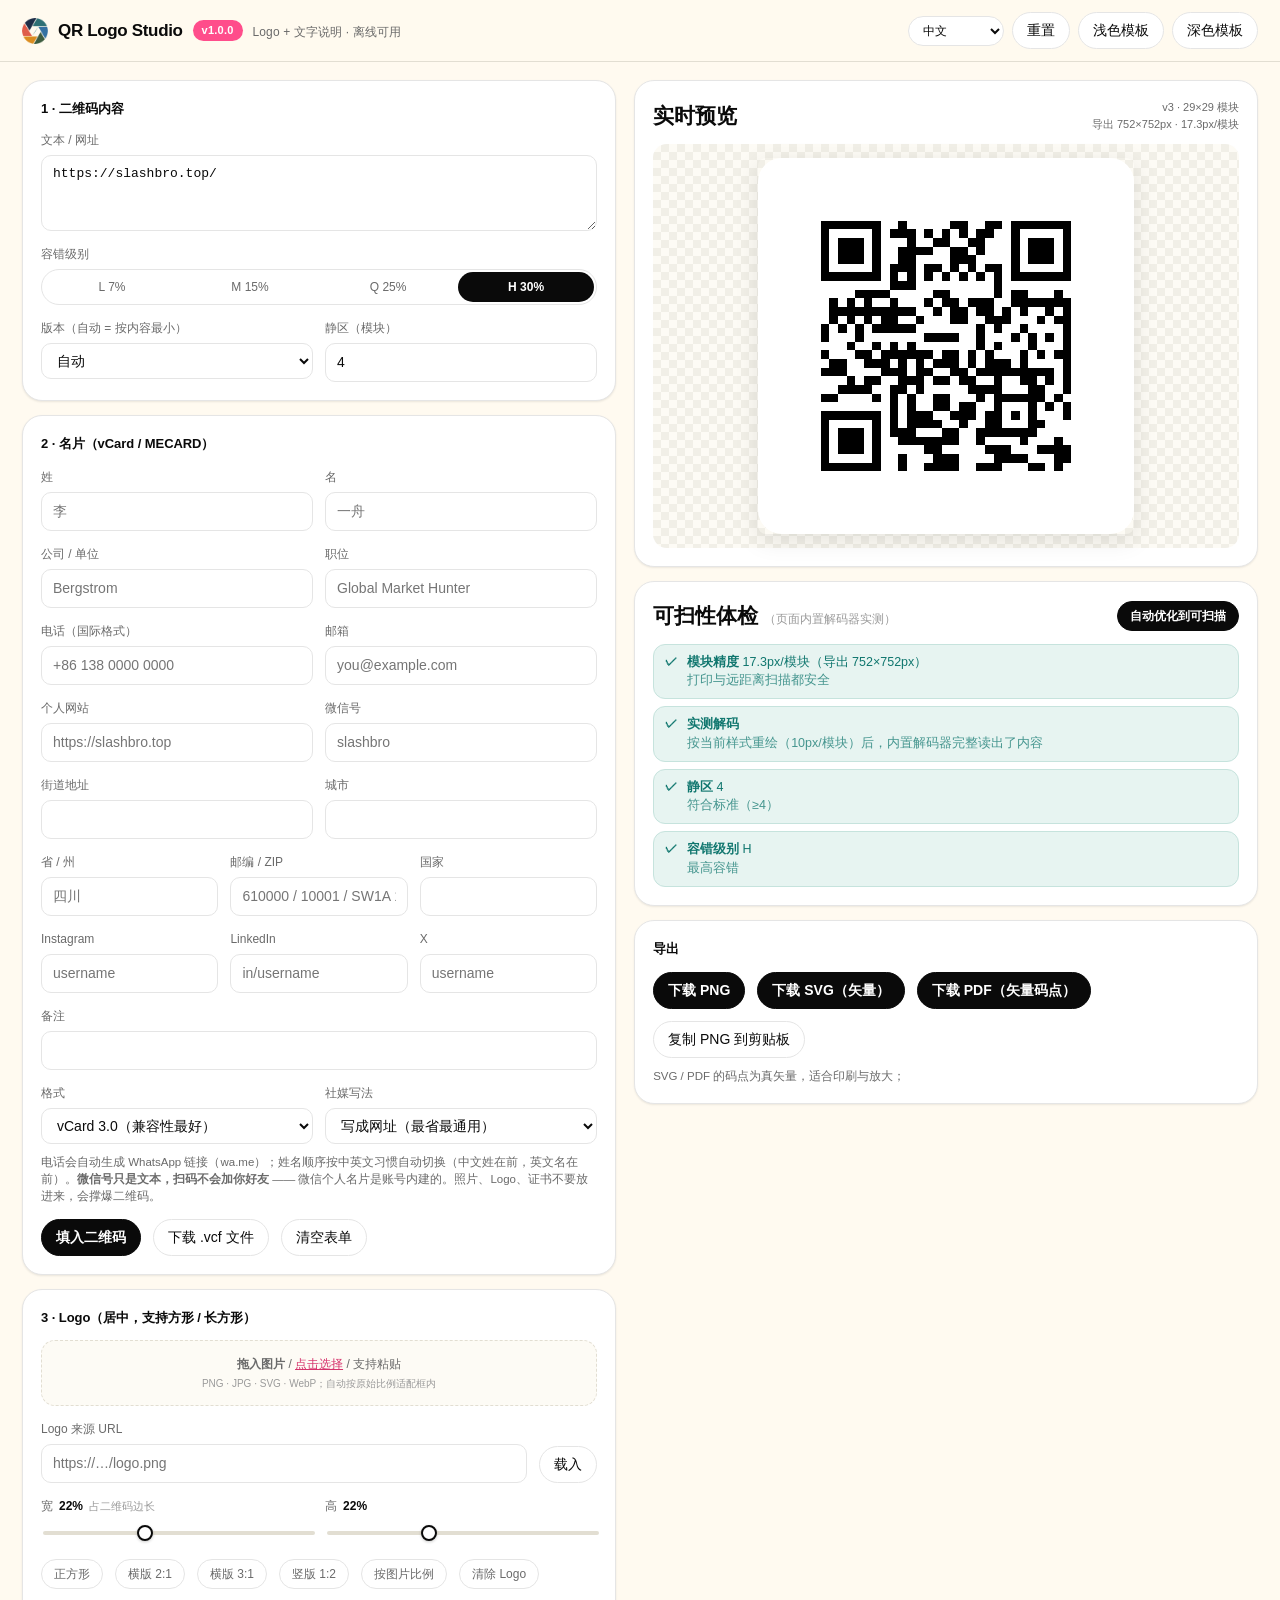
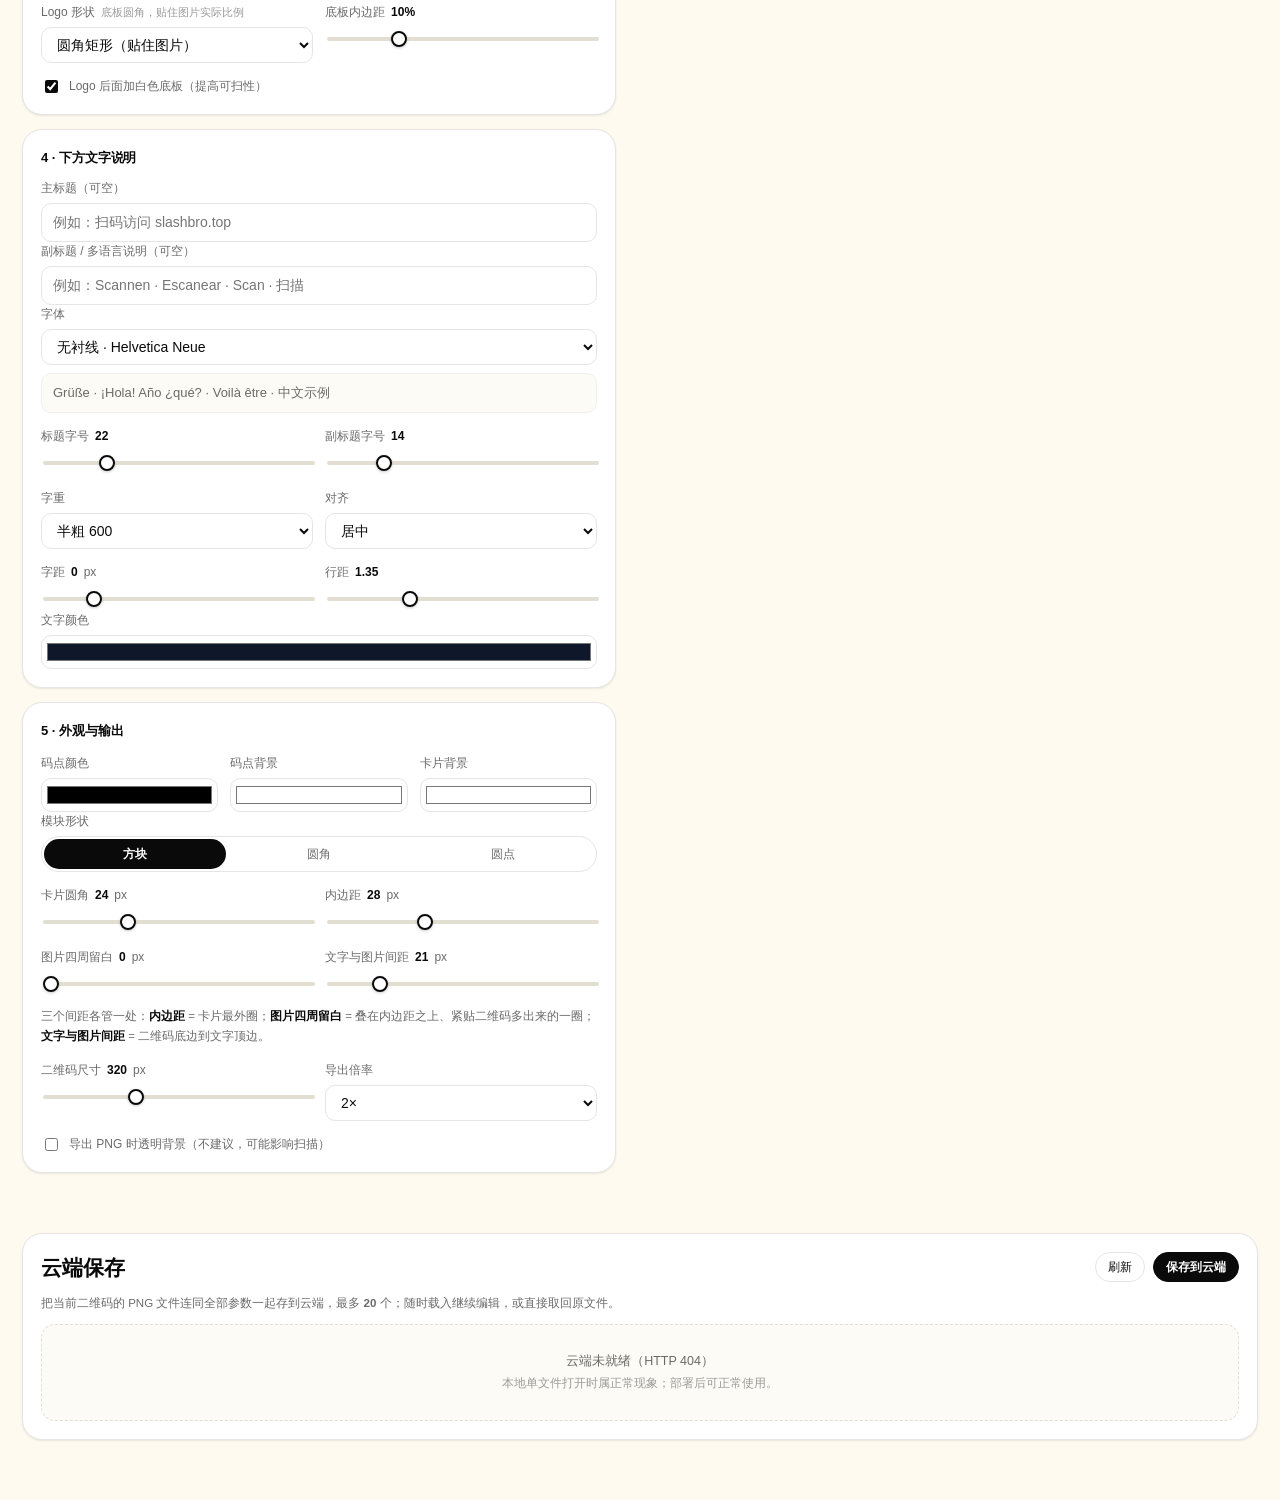
==== commit 73ab3d00: "名片补邮编字段；姓名按中英文习惯自动排序；修 ADR 多一个分号导致地址整体错位" ====
--- a/public/index.html
+++ b/public/index.html
@@ -150,6 +150,7 @@
 }
 button:hover { background: var(--surface); }
 button:active { transform: translateY(1px); }
+button:disabled { opacity: .45; cursor: default; pointer-events: none; }
 button.primary { background: var(--accent); border-color: var(--accent); color: #fff; font-weight: 600; }
 button.primary:hover { background: var(--accent-hover); }
 button.ghost { background: var(--panel); }
@@ -368,7 +369,11 @@
       <div class="row">
         <label class="field grow">
           <span class="label" data-i18n="vc.region"></span>
-          <input type="text" id="vcRegion">
+          <input type="text" id="vcRegion" data-i18n-ph="vc.regionPh">
+        </label>
+        <label class="field grow">
+          <span class="label" data-i18n="vc.postal"></span>
+          <input type="text" id="vcPostal" data-i18n-ph="vc.postalPh" autocomplete="postal-code">
         </label>
         <label class="field grow">
           <span class="label" data-i18n="vc.country"></span>
@@ -2979,7 +2984,8 @@
     'vc.email': '邮箱', 'vc.emailPh': 'you@example.com',
     'vc.url': '个人网站', 'vc.urlPh': 'https://slashbro.top',
     'vc.wechat': '微信号', 'vc.wechatPh': 'slashbro',
-    'vc.addr': '街道地址', 'vc.city': '城市', 'vc.region': '省 / 州', 'vc.country': '国家',
+        'vc.postal': '邮编 / ZIP', 'vc.postalPh': '610000 / 10001 / SW1A 1AA', 'vc.regionPh': '四川',
+'vc.addr': '街道地址', 'vc.city': '城市', 'vc.region': '省 / 州', 'vc.country': '国家',
     'vc.note': '备注',
     'vc.version': '格式', 'vc.socialMode': '社媒写法',
     'vc.ver30': 'vCard 3.0（兼容性最好）',
@@ -2987,7 +2993,7 @@
     'vc.verMecard': 'MECARD（仅安卓）',
     'vc.modeUrl': '写成网址（最省最通用）',
     'vc.modeProfile': '写成社交账号（通讯录里分类显示）',
-    'vc.hint': '电话会自动生成 WhatsApp 链接（wa.me）。<b>微信号只是文本，扫码不会加你好友</b> —— 微信个人名片是账号内建的。照片、Logo、证书不要放进来，会撑爆二维码。',
+    'vc.hint': '电话会自动生成 WhatsApp 链接（wa.me）；姓名顺序按中英文习惯自动切换（中文姓在前，英文名在前）。<b>微信号只是文本，扫码不会加你好友</b> —— 微信个人名片是账号内建的。照片、Logo、证书不要放进来，会撑爆二维码。',
     'vc.apply': '填入二维码',
     'vc.download': '下载 .vcf 文件',
     'vc.clear': '清空表单',
@@ -3154,7 +3160,8 @@
     'vc.email': 'Email', 'vc.emailPh': 'you@example.com',
     'vc.url': 'Website', 'vc.urlPh': 'https://example.com',
     'vc.wechat': 'WeChat ID', 'vc.wechatPh': 'yourid',
-    'vc.addr': 'Street', 'vc.city': 'City', 'vc.region': 'State / Province', 'vc.country': 'Country',
+        'vc.postal': 'Postal code / ZIP', 'vc.postalPh': '10001 / 60601 / SW1A 1AA', 'vc.regionPh': 'State / CA',
+'vc.addr': 'Street', 'vc.city': 'City', 'vc.region': 'State / Province', 'vc.country': 'Country',
     'vc.note': 'Note',
     'vc.version': 'Format', 'vc.socialMode': 'Social links',
     'vc.ver30': 'vCard 3.0 (best compatibility)',
@@ -3162,7 +3169,7 @@
     'vc.verMecard': 'MECARD (Android only)',
     'vc.modeUrl': 'As plain URLs (smallest, works everywhere)',
     'vc.modeProfile': 'As social profiles (grouped in contacts)',
-    'vc.hint': 'The phone number becomes a WhatsApp link (wa.me) automatically. <b>A WeChat ID is just text — scanning will not add you as a contact.</b> Never put photos, logos or certificates in here; they blow past QR capacity.',
+    'vc.hint': 'The phone number becomes a WhatsApp link (wa.me) automatically; name order follows the script (family name first for CJK, given name first for Latin). <b>A WeChat ID is just text — scanning will not add you as a contact.</b> Never put photos, logos or certificates in here; they blow past QR capacity.',
     'vc.apply': 'Fill into QR',
     'vc.download': 'Download .vcf',
     'vc.clear': 'Clear form',
@@ -3328,7 +3335,8 @@
     'vc.email': 'Correo', 'vc.emailPh': 'tu@ejemplo.com',
     'vc.url': 'Sitio web', 'vc.urlPh': 'https://ejemplo.com',
     'vc.wechat': 'ID de WeChat', 'vc.wechatPh': 'tuid',
-    'vc.addr': 'Dirección', 'vc.city': 'Ciudad', 'vc.region': 'Provincia / Estado', 'vc.country': 'País',
+        'vc.postal': 'Código postal / CP', 'vc.postalPh': '28001 / 10001 / SW1A 1AA', 'vc.regionPh': 'Estado / CDMX',
+'vc.addr': 'Dirección', 'vc.city': 'Ciudad', 'vc.region': 'Provincia / Estado', 'vc.country': 'País',
     'vc.note': 'Nota',
     'vc.version': 'Formato', 'vc.socialMode': 'Enlaces sociales',
     'vc.ver30': 'vCard 3.0 (máxima compatibilidad)',
@@ -3336,7 +3344,7 @@
     'vc.verMecard': 'MECARD (solo Android)',
     'vc.modeUrl': 'Como URLs simples (más pequeño, universal)',
     'vc.modeProfile': 'Como perfiles sociales (agrupados en contactos)',
-    'vc.hint': 'El teléfono se convierte automáticamente en un enlace de WhatsApp (wa.me). <b>El ID de WeChat es solo texto: escanearlo no te añade como contacto.</b> Nunca pongas fotos, logotipos ni certificados: superan la capacidad del QR.',
+    'vc.hint': 'El teléfono se convierte automáticamente en un enlace de WhatsApp (wa.me); el orden del nombre sigue el alfabeto (apellido primero en CJK, nombre primero en latín). <b>El ID de WeChat es solo texto: escanearlo no te añade como contacto.</b> Nunca pongas fotos, logotipos ni certificados: superan la capacidad del QR.',
     'vc.apply': 'Meter en el QR',
     'vc.download': 'Descargar .vcf',
     'vc.clear': 'Limpiar formulario',
@@ -4310,17 +4318,42 @@
   const plus = s.replace(/[^\d]/g, '').replace(/^0+/, '');
   return /\+\d[\d\s\-()]{6,}/.test(s) ? '+' + plus : plus;
 }
+
+/* 姓名顺序：中日韩习惯姓在前，拉丁字母习惯名在前（Ray 李 / Ray Li 都对）。
+   注意 vCard 的 N 字段永远是「姓;名」，那是规范强制的，跟显示顺序无关。 */
+const CJK_RE = /[぀-ヿ㐀-䶿一-鿿가-힯]/;
+function displayName(last, first) {
+  if (!last) return first || '';
+  if (!first) return last;
+  return CJK_RE.test(last + first) ? last + ' ' + first : first + ' ' + last;
+}
 /** WhatsApp 官方 click-to-chat 链接：https://wa.me/<国家码+号码> */
 function waLink(phone) {
   const d = vcPhoneDigits(phone);
   return d ? 'https://wa.me/' + d.replace(/^\+/, '') : '';
 }
-/** 社交账号的规范链接 */
+/** 社交账号的规范链接。
+ *  坑：LinkedIn 大家习惯只填 `in/rayli` 或直接填整条网址，Instagram 会带 @，
+ *  光靠「去掉协议头再补 https://」会生成 https://in/rayli 这种废链接。 */
 const SOCIAL_DEFS = [
-  { key: 'whatsapp', type: 'whatsapp', field: 'phone', fromPhone: true, ph: 'https://wa.me/8613800000000' },
-  { key: 'instagram', type: 'instagram', field: 'instagram', ph: 'https://instagram.com/username' },
-  { key: 'linkedin', type: 'linkedin', field: 'linkedin', ph: 'https://linkedin.com/in/username' },
-  { key: 'x', type: 'twitter', field: 'x', ph: 'https://x.com/username' },
+  { key: 'whatsapp', type: 'whatsapp', field: 'phone', fromPhone: true },
+  {
+    key: 'instagram', type: 'instagram', field: 'instagram',
+    link: u => (/^https?:\/\//i.test(u) ? u.replace(/\/+$/, '')
+      : 'https://www.instagram.com/' + u.replace(/^@/, '').replace(/^\/+/, '').replace(/\/+$/, '')),
+  },
+  {
+    key: 'linkedin', type: 'linkedin', field: 'linkedin',
+    // 允许填 username / in/username / company/xxx / 完整 URL；
+    // 只填一个词时默认是个人主页 in/xxx（填错会变成 /rayli 这种废链接）
+    link: u => (/^https?:\/\//i.test(u) ? u.replace(/\/+$/, '')
+      : 'https://www.linkedin.com/' + (u.indexOf('/') >= 0 ? '' : 'in/') + u.replace(/^\/+/, '').replace(/\/+$/, '')),
+  },
+  {
+    key: 'x', type: 'twitter', field: 'x',
+    link: u => (/^https?:\/\//i.test(u) ? u.replace(/\/+$/, '')
+      : 'https://x.com/' + u.replace(/^@/, '').replace(/^\/+/, '').replace(/\/+$/, '')),
+  },
 ];
 
 /**
@@ -4338,7 +4371,7 @@
 
   const last = vcComp(f.lastName).trim();
   const first = vcComp(f.firstName).trim();
-  const full = [f.lastName, f.firstName].filter(Boolean).join(' ').trim() || vcText(f.nickname || '');
+  const full = displayName(f.lastName, f.firstName) || vcText(f.nickname || '');
   const phoneRaw = (f.phone || '').trim();
   const wechat = (f.wechat || '').trim();
 
@@ -4346,10 +4379,11 @@
   const socials = [];
   for (const d of SOCIAL_DEFS) {
     let url = '';
-    if (d.fromPhone) url = waLink(phoneRaw);
-    else {
-      const v = (f[d.field] || '').trim().replace(/^https?:\/\//i, '').replace(/\/+$/, '');
-      if (v) url = 'https://' + v.replace(/^www\./, '');
+    if (d.fromPhone) {
+      url = waLink(phoneRaw);
+    } else {
+      const raw = (f[d.field] || '').trim();
+      if (raw) url = d.link(raw);
     }
     if (url) socials.push({ type: d.type, url: url });
   }
@@ -4360,7 +4394,8 @@
    * 所以这里绝不能用 vcText/vcComp —— 那会把逗号和分号转义成 \; \, ，反而解析错。
    * 字段用 ; 分隔，整条记录以 ; 结尾。 */
   if (ver === 'mecard') {
-    const m = ['MECARD:N:' + full];
+    // MECARD 的 N 段是「姓,名」（逗号），和 vCard 的分号不一样
+    const m = ['MECARD:N:' + [f.lastName, f.firstName].filter(Boolean).join(',')];
     if (f.org) m.push('ORG:' + f.org);
     if (phoneRaw) m.push('TEL:' + vcPhoneDigits(phoneRaw));
     if (f.email) m.push('EMAIL:' + f.email);
@@ -4391,7 +4426,9 @@
   if (phoneRaw) add('TEL;TYPE=CELL,VOICE:' + vcText(phoneRaw));
   if (f.email) add('EMAIL;TYPE=WORK:' + vcText(f.email));
   if (f.address || f.city || f.region || f.postal || f.country) {
-    add('ADR;TYPE=WORK:;' + ['', '', f.address, f.city, f.region, f.postal, f.country].map(vcComp).join(';'));
+    // ADR 值固定 7 段：邮政信箱;扩展地址;街道;城市;省州;邮编;国家
+    // ⚠ 前面不要再多打一个分号 —— 多一个就把街道挪到"城市"槽，整条地址整体错位一格
+    add('ADR;TYPE=WORK:' + ['', '', f.address, f.city, f.region, f.postal, f.country].map(vcComp).join(';'));
   }
   if (f.bday) add('BDAY:' + vcText(f.bday.replace(/[^\d-]/g, '')));
 
@@ -4956,7 +4993,8 @@
 const VC_FIELDS = {
   lastName: 'vcLast', firstName: 'vcFirst', org: 'vcOrg', title: 'vcTitle',
   phone: 'vcPhone', email: 'vcEmail', url: 'vcUrl', wechat: 'vcWechat',
-  address: 'vcAddr', city: 'vcCity', region: 'vcRegion', country: 'vcCountry',
+  address: 'vcAddr', city: 'vcCity', region: 'vcRegion', postal: 'vcPostal',
+  country: 'vcCountry',
   instagram: 'vcInstagram', linkedin: 'vcLinkedin', x: 'vcX', note: 'vcNote',
 };
 
@@ -5056,6 +5094,20 @@
 let cloudItems = [];
 let cloudBusy = false;
 let cloudLoadedId = null; // 当前预览对应云端哪一条
+
+/** 忙的时候把云端按钮置灰 —— 免得"点了没反应"（之前 delete 的 busy 检查写在
+ *  confirm 之后，保存还没完就点删除会白问一句然后静默返回） */
+function setCloudBusy(v) {
+  cloudBusy = !!v;
+  for (const id of ['btnSaveCloud', 'btnRefreshCloud']) {
+    const el = $(id);
+    if (el) el.disabled = cloudBusy;
+  }
+  const box = $('cloudList');
+  if (box && cloudBusy) {
+    box.querySelectorAll('button').forEach(b => { b.disabled = true; });
+  }
+}
 
 /* ------------------------------------------------------------ 小工具 */
 function cloudRecipe(st) {
@@ -5112,13 +5164,27 @@
 }
 
 /* ------------------------------------------------------------ 保存 */
+/** 从二维码内容里取一个人能看懂的条目名。
+ *  vCard / MECARD 要取 FN，否则会存进去一整段带换行的原始数据。 */
+function deriveEntryName() {
+  const c = String(state.content || '');
+  if (/^(BEGIN:VCARD|MECARD:)/m.test(c)) {
+    const fn = c.match(/^FN:(.*)$/m) || c.match(/^MECARD:N:([^;]*)/m);
+    if (fn) {
+      const s = fn[1].replace(/\\[;,n\\]/g, ' ').replace(/\s+/g, ' ').trim();
+      if (s) return s.slice(0, 40);
+    }
+  }
+  return (state.title || c || t('cloud.unnamed'))
+    .replace(/[\r\n]+/g, ' ').replace(/\s+/g, ' ').trim().slice(0, 40);
+}
+
 async function cloudSave() {
   if (cloudBusy) return;
   const res = buildScene(state, {});
-  if (!res.ok) return toast(res.error, 3600);
-
-  const name = (cloudLoadedId ? (state._cloudName || '') : '') ||
-    (state.title || state.content || t('cloud.unnamed')).slice(0, 40);
+  if (!res.ok) return toast(t(res.error), 3600);
+
+  const name = (cloudLoadedId ? (state._cloudName || '') : '') || deriveEntryName();
 
   // 覆盖确认：已从云端载入过，就直接问要不要覆盖
   let targetId = null;
@@ -5127,7 +5193,7 @@
     if (yes) targetId = cloudLoadedId;
   }
 
-  cloudBusy = true;
+  setCloudBusy(true);
   setCloudStatus(t('cloud.saving'));
   try {
     const cv = renderToCanvas(res.scene, state, state.exportScale);
@@ -5174,7 +5240,7 @@
       toast(t('cloud.saveFail', { msg }), 4200);
     }
   } finally {
-    cloudBusy = false;
+    setCloudBusy(false);
     setCloudStatus('');
   }
 }
@@ -5232,7 +5298,7 @@
 /* ------------------------------------------------------- 载入 / 下载 / 删除 */
 async function cloudLoad(id) {
   if (cloudBusy) return;
-  cloudBusy = true;
+  setCloudBusy(true);
   setCloudStatus(t('cloud.loadingOne'));
   try {
     const out = await cloudFetch(CLOUD_API + '/' + id);
@@ -5242,7 +5308,7 @@
   } catch (e) {
     toast(t('cloud.loadFail', { msg: String(e.message || e) }), 4000);
   } finally {
-    cloudBusy = false;
+    setCloudBusy(false);
     setCloudStatus('');
   }
 }
@@ -5285,10 +5351,11 @@
   }
 }
 async function cloudDelete(id) {
+  // 忙的时候先问会让用户以为没反应 —— 先挡掉再问
+  if (cloudBusy) return;
   const it = cloudItems.find(x => x.id === id);
   if (!window.confirm(t('cloud.confirmDelete', { name: it ? it.name : id }))) return;
-  if (cloudBusy) return;
-  cloudBusy = true;
+  setCloudBusy(true);
   setCloudStatus(t('cloud.deleting'));
   try {
     await cloudFetch(CLOUD_API + '/' + id, { method: 'DELETE' });
@@ -5298,7 +5365,7 @@
   } catch (e) {
     toast(t('cloud.delFail', { msg: String(e.message || e) }), 4000);
   } finally {
-    cloudBusy = false;
+    setCloudBusy(false);
     setCloudStatus('');
   }
 }
